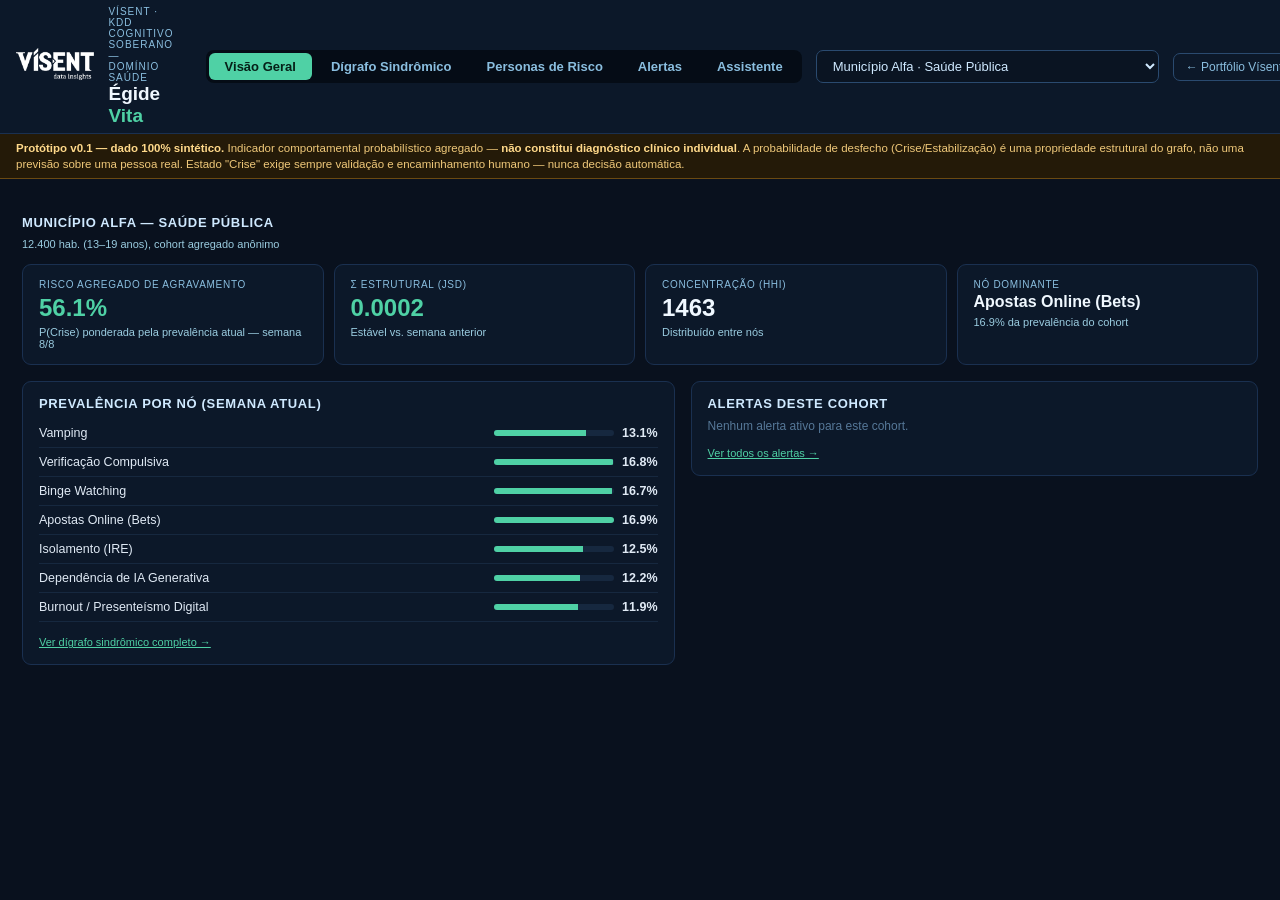
==== egide-vita/index.html @ ad142233 "Adiciona protótipo Égide Vita (Dígrafo Sindrômico funcional) Primeira versão do produto de fenotipag" ====
<!doctype html>
<html lang="pt-BR">
<head>
<meta charset="UTF-8">
<meta name="viewport" content="width=device-width,initial-scale=1.0">
<title>Égide Vita — Fenotipagem Digital para Saúde</title>
<link rel="icon" href="../assets/logo-visent.png">
<script src="./vendor/d3.v7.min.js"></script>
<style>
*{box-sizing:border-box;margin:0;padding:0;}
body{font-family:Arial,sans-serif;background:#09111E;color:#E0EAF5;height:100vh;display:flex;flex-direction:column;overflow:hidden;}
a{color:inherit;}

/* topbar */
#topbar{background:#0C1829;border-bottom:1px solid #1A3050;padding:6px 16px;display:flex;align-items:center;gap:14px;flex-shrink:0;min-height:52px;}
#topbar-logo img{height:34px;width:auto;filter:brightness(0) invert(1);}
.brand-tag{font-size:10px;color:#8ABEDF;letter-spacing:.10em;text-transform:uppercase;}
.brand-title{font-size:19px;font-weight:700;color:#F0F8FF;}
.brand-accent{color:#4FD1A5;}
#nav-tabs{display:flex;gap:3px;background:#050C16;padding:3px;border-radius:8px;margin-left:18px;}
.nav-btn{background:transparent;border:none;color:#8ABEDF;font-size:13px;font-weight:600;padding:6px 16px;border-radius:6px;cursor:pointer;font-family:Arial,sans-serif;transition:all .15s;white-space:nowrap;}
.nav-btn:hover{background:#0D1829;color:#E0F4FF;}
.nav-btn.active{background:#4FD1A5;color:#062018;}
#cohort-select{margin-left:auto;background:#0A1422;border:1px solid #2A4A6F;color:#CFE9FF;font-size:13px;font-family:Arial,sans-serif;padding:7px 12px;border-radius:7px;cursor:pointer;}
#back-lounge{font-size:12px;color:#8ABEDF;text-decoration:none;border:1px solid #2A4A6F;padding:6px 12px;border-radius:7px;white-space:nowrap;}
#back-lounge:hover{border-color:#4FD1A5;color:#4FD1A5;}

/* disclaimer bar — RF-09/RI-02, sempre visível, não removível pelo usuário */
#disclaimer{background:#241A08;border-bottom:1px solid #6B4A12;color:#F0C97A;font-size:11.5px;padding:6px 16px;flex-shrink:0;line-height:1.4;}
#disclaimer b{color:#FFD98A;}

#main{flex:1;overflow:auto;padding:18px 22px;}
.grid4{display:grid;grid-template-columns:repeat(4,1fr);gap:10px;margin-bottom:16px;}
.card{background:#0C1829;border:1px solid #1A3050;border-radius:9px;padding:14px 16px;}
.card-lbl{font-size:10px;color:#8ABEDF;text-transform:uppercase;letter-spacing:.07em;}
.card-val{font-size:24px;font-weight:700;color:#F0F8FF;line-height:1.3;margin-top:2px;}
.card-sub{font-size:11px;color:#9ACCE0;margin-top:3px;}
.section-title{font-size:13px;font-weight:700;color:#CFE9FF;margin:18px 0 8px;text-transform:uppercase;letter-spacing:.05em;}
.panel{background:#0C1829;border:1px solid #1A3050;border-radius:9px;padding:14px 16px;margin-bottom:14px;}
.row{display:flex;align-items:center;justify-content:space-between;gap:10px;padding:7px 0;border-bottom:1px solid #16283F;font-size:12.5px;}
.row:last-child{border-bottom:none;}
.badge{font-size:10px;font-weight:700;padding:2px 9px;border-radius:9px;white-space:nowrap;}
.two-col{display:grid;grid-template-columns:1.15fr 1fr;gap:16px;align-items:start;}
table.ref{width:100%;border-collapse:collapse;font-size:12px;}
table.ref th{background:#12243A;color:#CFE9FF;text-align:left;padding:6px 9px;font-size:10.5px;text-transform:uppercase;letter-spacing:.04em;}
table.ref td{padding:6px 9px;border-bottom:1px solid #16283F;color:#DCEEFB;}
table.ref tr:hover td{background:#0F1F32;}

/* dígrafo */
#graph-wrap{position:relative;background:#050C16;border:1px solid #1A3050;border-radius:10px;height:520px;overflow:hidden;}
#tooltip{position:absolute;background:#0C1829;border:1px solid #2A4A6F;border-radius:6px;padding:8px 11px;font-size:11.5px;color:#DCEEFB;pointer-events:none;display:none;max-width:260px;z-index:5;box-shadow:0 4px 14px rgba(0,0,0,.4);}
.role-nucleo{fill:#4FD1A5;}
.role-ponte{fill:#E87000;}
.role-ancora{fill:#3B82C4;}
.role-satelite{fill:#6B7C93;}
.role-absorb-crise{fill:#E84040;}
.role-absorb-estab{fill:#2E9E5B;}

/* alertas */
.sev-critico{color:#E84040;background:#E8404022;border:1px solid #E8404055;}
.sev-atencao{color:#E87000;background:#E8700022;border:1px solid #E8700055;}
.sev-normal{color:#4FD1A5;background:#4FD1A522;border:1px solid #4FD1A555;}
.btn{display:inline-block;font-size:11.5px;font-weight:700;padding:5px 12px;border-radius:6px;text-decoration:none;background:#4FD1A5;color:#062018;border:none;cursor:pointer;font-family:inherit;}
.btn-ghost{background:transparent;border:1px solid #2A4A6F;color:#9ACCE0;}
select.status-sel{background:#0A1422;border:1px solid #2A4A6F;color:#CFE9FF;font-size:11px;padding:3px 6px;border-radius:5px;}

/* personas */
.persona-card{background:#0C1829;border:1px solid #1A3050;border-radius:9px;padding:14px 16px;margin-bottom:10px;}
.persona-name{font-size:14px;font-weight:700;color:#F0F8FF;}
.persona-desc{font-size:12px;color:#9ACCE0;margin-top:4px;line-height:1.5;}

/* assistente */
#assist-box{display:flex;gap:8px;margin-bottom:14px;}
#assist-input{flex:1;background:#0A1422;border:1px solid #2A4A6F;color:#F0F8FF;padding:9px 12px;border-radius:8px;font-size:13px;font-family:inherit;}
.assist-msg{background:#0C1829;border:1px solid #1A3050;border-radius:9px;padding:12px 14px;margin-bottom:10px;font-size:13px;line-height:1.65;}
.assist-cite{font-size:10.5px;color:#567898;border-left:2px solid #4FD1A5;padding-left:8px;margin-top:8px;}
.assist-cite.normativo{border-left-color:#E87000;}

.sparkline{display:flex;align-items:flex-end;gap:2px;height:34px;}
.spk-bar{width:8px;background:#3B82C4;border-radius:2px 2px 0 0;}
</style>
</head>
<body>

<div id="topbar">
  <a id="topbar-logo" href="#" onclick="return false;"><img src="../assets/logo-visent.png" alt="Vísent"></a>
  <div>
    <div class="brand-tag">Vísent · KDD Cognitivo Soberano — Domínio Saúde</div>
    <div class="brand-title">Égide <span class="brand-accent">Vita</span></div>
  </div>
  <div id="nav-tabs">
    <button class="nav-btn active" data-tab="overview">Visão Geral</button>
    <button class="nav-btn" data-tab="digraph">Dígrafo Sindrômico</button>
    <button class="nav-btn" data-tab="personas">Personas de Risco</button>
    <button class="nav-btn" data-tab="alerts">Alertas</button>
    <button class="nav-btn" data-tab="assistant">Assistente</button>
  </div>
  <select id="cohort-select"></select>
  <a id="back-lounge" href="../index.html">← Portfólio Vísent</a>
</div>

<div id="disclaimer">
  <b>Protótipo v0.1 — dado 100% sintético.</b> Indicador comportamental probabilístico agregado — <b>não constitui diagnóstico clínico individual</b>.
  A probabilidade de desfecho (Crise/Estabilização) é uma propriedade estrutural do grafo, não uma previsão sobre uma pessoa real. Estado "Crise" exige sempre validação e encaminhamento humano — nunca decisão automática.
</div>

<div id="main"></div>
<div id="tooltip"></div>

<script>
/* =====================================================================
   1. MOTOR MATEMÁTICO — cadeia de Markov absorvente com dois desfechos
      (Crise / Estabilização), centralidade de intermediação (Brandes),
      HHI e divergência de Jensen-Shannon (σ). Mesmo padrão de honestidade
      metodológica do Tech Reference do JourneyGraph: nada aqui é
      hardcoded como resultado — é calculado a partir da matriz de
      transição em tempo de execução no navegador.
===================================================================== */
const NODE_IDS = ["vamping","verificacao","binge","apostas","isolamento","dependencia_ia","burnout"];
const NODE_META = {
  vamping:        { label:"Vamping", desc:"Uso digital crítico no período noturno (22h–6h)" },
  verificacao:    { label:"Verificação Compulsiva", desc:"Sessões breves e frequentes que ativam circuitos dopaminérgicos" },
  binge:          { label:"Binge Watching", desc:"Sessões prolongadas ininterruptas de streaming/gaming" },
  apostas:        { label:"Apostas Online (Bets)", desc:"Sessões de apostas esportivas/jogo online" },
  isolamento:     { label:"Isolamento (IRE)", desc:"Retração do raio de deslocamento físico associada a isolamento social" },
  dependencia_ia: { label:"Dependência de IA Generativa", desc:"Interação compulsiva com assistentes conversacionais, vínculo parassocial" },
  burnout:        { label:"Burnout / Presenteísmo Digital", desc:"Esgotamento por conectividade compulsória fora do expediente" },
};
const ABSORBING_IDS = ["crise","estabilizacao"];
const ABSORBING_META = {
  crise: { label:"Crise", desc:"Estado absorvente grave — populado apenas por sinal validado externamente (triagem humana), nunca inferido isoladamente pelo grafo" },
  estabilizacao: { label:"Estabilização", desc:"Desfecho de resolução espontânea/assistida — redução do padrão de risco sem escalonamento" },
};
// Backbone estrutural (afinidade de transição direcionada), fundamentado na
// literatura discutida no Relatório de Impacto Vísent 2026 e no ERS do produto.
const BASE_AFFINITY = {
  vamping:        { verificacao:0.32, binge:0.28, isolamento:0.14, burnout:0.09, apostas:0.05, crise:0.02, estabilizacao:0.06 },
  verificacao:    { vamping:0.20, binge:0.15, dependencia_ia:0.23, isolamento:0.10, crise:0.02, estabilizacao:0.08 },
  binge:          { isolamento:0.28, vamping:0.19, burnout:0.10, crise:0.02, estabilizacao:0.05 },
  apostas:        { isolamento:0.25, vamping:0.13, burnout:0.09, crise:0.08, estabilizacao:0.03 },
  isolamento:     { dependencia_ia:0.33, vamping:0.14, crise:0.10, estabilizacao:0.02 },
  dependencia_ia: { isolamento:0.24, verificacao:0.14, crise:0.05, estabilizacao:0.03 },
  burnout:        { vamping:0.22, verificacao:0.13, apostas:0.08, crise:0.04, estabilizacao:0.05 },
};

function mulberry32(seed){
  return function(){
    seed |= 0; seed = seed + 0x6D2B79F5 | 0;
    let t = Math.imul(seed ^ seed >>> 15, 1 | seed);
    t = t + Math.imul(t ^ t >>> 7, 61 | t) ^ t;
    return ((t ^ t >>> 14) >>> 0) / 4294967296;
  };
}

function buildWeekMatrix(escalation){
  const ids = [...NODE_IDS, ...ABSORBING_IDS];
  const n = ids.length;
  const P = Array.from({length:n}, () => new Array(n).fill(0));
  NODE_IDS.forEach((src, i) => {
    const row = BASE_AFFINITY[src];
    const scaledEntries = Object.entries(row).map(([dst, w]) => [dst, w * (escalation[src] || 1)]);
    let offSum = scaledEntries.reduce((s,[,w]) => s+w, 0);
    const cap = 0.95; // mantém a linha estocástica válida sob qualquer escalonamento
    const scale = offSum > cap ? cap/offSum : 1;
    offSum = 0;
    scaledEntries.forEach(([dst,w]) => {
      const scaled = w*scale;
      P[i][ids.indexOf(dst)] = scaled;
      offSum += scaled;
    });
    P[i][i] = Math.max(0.05, 1 - offSum);
  });
  ABSORBING_IDS.forEach((id) => { const idx = ids.indexOf(id); P[idx][idx] = 1; });
  return { ids, P };
}
function matInverse(M){
  const n = M.length;
  const A = M.map((row,i) => [...row, ...Array.from({length:n},(_,j)=> i===j?1:0)]);
  for (let col=0; col<n; col++){
    let piv = col;
    for (let r=col+1;r<n;r++) if (Math.abs(A[r][col])>Math.abs(A[piv][col])) piv=r;
    [A[col],A[piv]] = [A[piv],A[col]];
    const pv = A[col][col];
    for (let c=0;c<2*n;c++) A[col][c] /= pv;
    for (let r=0;r<n;r++){
      if (r===col) continue;
      const f = A[r][col];
      for (let c=0;c<2*n;c++) A[r][c] -= f*A[col][c];
    }
  }
  return A.map(row => row.slice(n));
}
function matmul(A,B){
  const n=A.length, k=B.length, m=B[0].length;
  const C = Array.from({length:n}, ()=> new Array(m).fill(0));
  for (let i=0;i<n;i++) for (let j=0;j<m;j++) for (let l=0;l<k;l++) C[i][j]+=A[i][l]*B[l][j];
  return C;
}
// Teoria de cadeias de Markov absorventes com desfechos competitivos (Crise / Estabilização):
// N = (I-Q)^-1; B = N·R => probabilidade de cada nó terminar em cada desfecho (linhas somam 1).
function computeAbsorption(P, nTransient, nAbsorbing){
  const Q = P.slice(0,nTransient).map(row => row.slice(0,nTransient));
  const R = P.slice(0,nTransient).map(row => row.slice(nTransient, nTransient+nAbsorbing));
  const I = Array.from({length:nTransient}, (_,i)=>Array.from({length:nTransient},(_,j)=> i===j?1:0));
  const ImQ = I.map((row,i)=>row.map((v,j)=> v - Q[i][j]));
  const N = matInverse(ImQ);
  const B = matmul(N, R);
  const steps = N.map(row => row.reduce((s,v)=> s+v, 0));
  return { N, B, steps };
}
function renormalizeRows(Q){
  return Q.map(row => { const s = row.reduce((a,b)=>a+b,0); return row.map(v => s>0 ? v/s : 0); });
}
function stationaryDistribution(Qrows, iters=300){
  const n = Qrows.length;
  let v = new Array(n).fill(1/n);
  for (let k=0;k<iters;k++){
    const nv = new Array(n).fill(0);
    for (let i=0;i<n;i++) for (let j=0;j<n;j++) nv[j] += v[i]*Qrows[i][j];
    const s = nv.reduce((a,b)=>a+b,0);
    v = nv.map(x=>x/s);
  }
  return v;
}
function jsd(p,q){
  const m = p.map((v,i)=>(v+q[i])/2);
  function kl(a,b){ let s=0; for (let i=0;i<a.length;i++){ if(a[i]>0) s += a[i]*Math.log2(a[i]/b[i]); } return s; }
  return 0.5*kl(p,m) + 0.5*kl(q,m);
}
function hhi(weights){
  const s = weights.reduce((a,b)=>a+b,0);
  return weights.reduce((acc,w)=> acc + Math.pow(100*w/s,2), 0);
}
function betweenness(Qn){
  const n = Qn.length;
  const dist = Qn.map(row => row.map(w => w>1e-6 ? 1/w : Infinity));
  const CB = new Array(n).fill(0);
  for (let s=0;s<n;s++){
    const d = new Array(n).fill(Infinity); d[s]=0;
    const sigma = new Array(n).fill(0); sigma[s]=1;
    const pred = Array.from({length:n},()=>[]);
    const visited = new Array(n).fill(false);
    const order = [];
    for (let iter=0; iter<n; iter++){
      let u=-1, best=Infinity;
      for (let i=0;i<n;i++) if(!visited[i] && d[i]<best){ best=d[i]; u=i; }
      if (u===-1) break;
      visited[u]=true; order.push(u);
      for (let v=0; v<n; v++){
        if (dist[u][v]===Infinity) continue;
        const alt = d[u]+dist[u][v];
        if (alt < d[v]-1e-9){ d[v]=alt; sigma[v]=sigma[u]; pred[v]=[u]; }
        else if (Math.abs(alt-d[v])<1e-9){ sigma[v]+=sigma[u]; pred[v].push(u); }
      }
    }
    const delta = new Array(n).fill(0);
    for (let i=order.length-1;i>=0;i--){
      const w = order[i];
      for (const v of pred[w]) delta[v] += (sigma[v]/sigma[w]) * (1+delta[w]);
      if (w!==s) CB[w]+=delta[w];
    }
  }
  return CB;
}
function detectCycles(P, threshold){
  const cycles = [];
  for (let i=0;i<NODE_IDS.length;i++) for (let j=i+1;j<NODE_IDS.length;j++){
    if (P[i][j]>threshold && P[j][i]>threshold) cycles.push([NODE_IDS[i], NODE_IDS[j], P[i][j], P[j][i]]);
  }
  return cycles;
}

/* ---- referência estrutural do backbone (igual para todos os cohorts): ---- */
const BACKBONE = buildWeekMatrix({});
const BACKBONE_ABS = computeAbsorption(BACKBONE.P, 7, 2);
const NODE_ROLE_REF = (() => {
  const Q = BACKBONE.P.slice(0,7).map(r=>r.slice(0,7));
  const Qn = renormalizeRows(Q);
  const stat = stationaryDistribution(Qn);
  const cb = betweenness(Qn);
  const medCB = [...cb].sort((a,b)=>a-b)[Math.floor(cb.length/2)];
  const medW = [...stat].sort((a,b)=>a-b)[Math.floor(stat.length/2)];
  return NODE_IDS.map((id,i) => {
    let role;
    if (cb[i]>=medCB && stat[i]>=medW) role = "nucleo";
    else if (cb[i]>=medCB) role = "ponte";
    else if (stat[i]>=medW) role = "ancora";
    else role = "satelite";
    return { id, cb:cb[i], weight:stat[i], role };
  });
})();
const ROLE_LABEL = { nucleo:"Núcleo", ponte:"Ponte", ancora:"Âncora", satelite:"Satélite" };

/* =====================================================================
   2. COHORTS SINTÉTICOS — três contextos de consentimento distintos (RF-25)
===================================================================== */
const COHORTS = [
  {
    id: "saude_publica", nome: "Município Alfa", contexto: "Saúde Pública",
    populacao: "12.400 hab. (13–19 anos), cohort agregado anônimo",
    seed: 11,
    driftFn: (id, w, rng) => {
      const risky = (id==="binge" || id==="apostas" || id==="verificacao");
      return risky ? (1 + w*0.05) : 1 + (rng()-0.5)*0.10;
    }
  },
  {
    id: "corporativo", nome: "Organização Beta", contexto: "Corporativo · NR-1 / GRO-PGR",
    populacao: "850 colaboradores, consentimento coletivo ativo",
    seed: 23,
    driftFn: (id, w, rng) => {
      const risky = (id==="burnout" || id==="verificacao" || id==="vamping");
      return risky ? (1 + w*0.035) : 1 + (rng()-0.5)*0.06;
    }
  },
  {
    id: "escolar", nome: "Turma Gama", contexto: "Parental/Escolar · ECA Digital",
    populacao: "210 alunos, consentimento do responsável legal",
    seed: 42,
    driftFn: (id, w, rng) => {
      const risky = (id==="isolamento" || id==="dependencia_ia" || id==="vamping");
      return risky ? (1 + w*0.11) : 1 + (rng()-0.5)*0.08;
    }
  },
];
const N_WEEKS = 8;

function buildCohortSeries(cohort){
  const rng = mulberry32(cohort.seed);
  const weeks = [];
  for (let w=0; w<N_WEEKS; w++){
    const escalation = {};
    // jitter pequeno também nos nós "de risco" evita empates artificiais entre eles
    NODE_IDS.forEach(id => { escalation[id] = Math.max(0.5, cohort.driftFn(id, w, rng) * (1 + (rng()-0.5)*0.03)); });
    const { P } = buildWeekMatrix(escalation);
    const Q = P.slice(0,7).map(r=>r.slice(0,7));
    const Qn = renormalizeRows(Q);
    // Prevalência observada = escalonamento normalizado (proxy direto de "quanto este
    // comportamento está ativo no cohort esta semana" — em produção viria do dado real).
    // A matriz P/Qn é reservada para topologia (arestas do dígrafo, ciclos de reforço),
    // não para a prevalência — evita que o atrator estrutural do backbone (isolamento
    // <-> dependência de IA) domine artificialmente a leitura de todos os cohorts.
    const rawStat = NODE_IDS.map(id => escalation[id]);
    const sRaw = rawStat.reduce((a,b)=>a+b,0);
    const stat = rawStat.map(v=>v/sRaw);
    const cb = betweenness(Qn);
    const cycles = detectCycles(P, 0.10);
    const aggregateRisk = stat.reduce((s,v,i)=> s + v*BACKBONE_ABS.B[i][0], 0); // P(crise) ponderada
    weeks.push({ w, P, Qn, stat, cb, cycles, aggregateRisk });
  }
  weeks.forEach((wk,i) => { wk.sigma = i>0 ? jsd(weeks[i-1].stat, wk.stat) : 0; wk.hhi = hhi(wk.stat); });
  return weeks;
}
const COHORT_DATA = {};
COHORTS.forEach(c => { COHORT_DATA[c.id] = buildCohortSeries(c); });

/* ---- alertas derivados (RF-18): sigma alto OU risco agregado crítico ---- */
const SIGMA_TH = { moderado:0.01, alto:0.03 };
const RISK_TH = { atencao:0.565, critico:0.585 };
function sevColor(sev){ return sev==="critico"?"#E84040":sev==="atencao"?"#E87000":"#4FD1A5"; }
function sevLabel(sev){ return sev==="critico"?"Crítico":sev==="atencao"?"Atenção":"Normal"; }

function buildAlerts(){
  const alerts = [];
  COHORTS.forEach(c => {
    const weeks = COHORT_DATA[c.id];
    const last = weeks[weeks.length-1];
    let sev = "normal";
    const reasons = [];
    if (last.aggregateRisk >= RISK_TH.critico){ sev="critico"; reasons.push("risco agregado de agravamento acima do limiar crítico"); }
    else if (last.aggregateRisk >= RISK_TH.atencao){ sev = sev==="critico"?sev:"atencao"; reasons.push("risco agregado de agravamento em ascensão"); }
    if (last.sigma >= SIGMA_TH.alto){ sev="critico"; reasons.push("σ (Jensen-Shannon) indica alta variação estrutural na última semana"); }
    else if (last.sigma >= SIGMA_TH.moderado){ sev = sev==="critico"?sev:"atencao"; reasons.push("σ indica variação moderada"); }
    if (last.cycles.length>=3){ reasons.push(last.cycles.length+" ciclos de reforço ativos (topologia auto-sustentada)"); }
    if (sev !== "normal"){
      const topNodeIdx = last.stat.indexOf(Math.max(...last.stat));
      alerts.push({
        id: c.id+"-"+last.w, cohort:c.nome, contexto:c.contexto, severidade: sev,
        objeto: NODE_META[NODE_IDS[topNodeIdx]].label, semana: last.w,
        motivo: reasons.join("; "),
        risco: last.aggregateRisk, sigma: last.sigma,
        status: "Novo",
      });
    }
  });
  return alerts.sort((a,b)=> ({critico:0,atencao:1,normal:2}[a.severidade]) - ({critico:0,atencao:1,normal:2}[b.severidade]));
}
const ALERTS = buildAlerts();

/* =====================================================================
   3. ASSISTENTE — corpus segregado científico/normativo (RF-21/RF-22),
      busca por palavra-chave com citação obrigatória (sem inferência real
      de LLM — igual em espírito ao Assistente do JourneyGraph, mas com
      corpus próprio deste produto).
===================================================================== */
const ASSIST_CORPUS = [
  { corpus:"eFenotipagem", titulo:"Vamping", fonte:"Oliveira et al., 2023 — Rev. Bras. Psiquiatria", texto:"Intensidade de uso digital crítico no período noturno (22h–6h). Associado à supressão de melatonina, fragmentação do sono REM e fadiga diurna severa." },
  { corpus:"eFenotipagem", titulo:"Verificação Compulsiva", fonte:"Santos, 2022 — Dissertação UFRJ", texto:"Frequência e brevidade de sessões que ativam circuitos dopaminérgicos, associada à nomofobia e à arquitetura de notificações push." },
  { corpus:"eFenotipagem", titulo:"Binge Watching", fonte:"Lima, 2021 — Tese USP", texto:"Sessões prolongadas e ininterruptas de streaming/gaming, associadas a mecânicas de recompensa variável e habituação dopaminérgica." },
  { corpus:"eFenotipagem", titulo:"Índice de Retração Espacial (IRE)", fonte:"Relatório de Impacto Vísent, 2026, seção 7.2", texto:"Mede a variação do raio de deslocamento físico (Cell ID), identificando isolamento social crônico associado a quadros depressivos." },
  { corpus:"eFenotipagem", titulo:"Dependência de IA Generativa", fonte:"Relatório de Impacto Vísent, 2026, seção 8", texto:"Interação compulsiva com assistentes conversacionais associada a vínculo parassocial, erosão de habilidades sociais e offloading cognitivo excessivo." },
  { corpus:"literatura_cientifica", titulo:"Teoria de Rede da Psicopatologia", fonte:"Borsboom, D. World Psychiatry, 2017", texto:"Transtornos mentais podem ser modelados como redes de sintomas que se sustentam via loops de feedback (ciclos de reforço), não como categoria única com causa central. Fundamenta a leitura de ciclos no Dígrafo Sindrômico (RF-16)." },
  { corpus:"literatura_cientifica", titulo:"Gaming Disorder (CID-11)", fonte:"World Health Organization, ICD-11", texto:"Padrão de comportamento de jogo persistente ou recorrente, reconhecido pela OMS na Classificação Internacional de Doenças." },
  { corpus:"normativo", titulo:"ECA Digital — Vedação de Perfilamento", fonte:"Lei nº 15.211/2025, Art. 22 e 26", texto:"Indicadores comportamentais de rede são restritos exclusivamente à saúde preventiva e supervisão parental, sendo vedada sua utilização para publicidade direcionada ou monetização de vulnerabilidades." },
  { corpus:"normativo", titulo:"NR-1 — Gerenciamento de Riscos Ocupacionais", fonte:"MTE, NR-1 (atualizada 2022)", texto:"Obriga as empresas a gerenciar riscos ocupacionais, incluindo fatores psicossociais que afetam a saúde mental dos trabalhadores (GRO/PGR)." },
  { corpus:"normativo", titulo:"LGPD — Base Legal e Consentimento", fonte:"Lei nº 13.709/2018, Art. 7º e 14", texto:"Consentimento coletivo obrigatório no contexto Corporativo; consentimento do responsável legal obrigatório para dado de menor." },
  { corpus:"metodologia", titulo:"Probabilidade de Agravamento — Cadeia de Markov Absorvente", fonte:"Égide Vita — ERS v1.0, Módulo D (RF-12/RF-13)", texto:"Cada nó do dígrafo tem probabilidade estrutural de terminar em 'Crise' ou 'Estabilização' (desfechos competitivos), calculada via matriz fundamental N=(I−Q)⁻¹. Não constitui diagnóstico nem previsão individual — é propriedade estrutural do grafo, igual para todos os cohorts; o que varia por cohort é a prevalência relativa de cada nó." },
  { corpus:"metodologia", titulo:"Ressalva de Não-Diagnóstico", fonte:"Égide Vita — ERS v1.0, RF-09/RNF-10", texto:"Todo indicador é probabilístico agregado e de apoio à priorização de encaminhamento humano. Nenhuma funcionalidade permite decisão clínica automatizada." },
];
function assistSearch(q){
  const terms = q.toLowerCase().split(/\s+/).filter(Boolean);
  const scored = ASSIST_CORPUS.map(doc => {
    const hay = (doc.titulo+" "+doc.texto+" "+doc.corpus).toLowerCase();
    const score = terms.reduce((s,t)=> s + (hay.includes(t)?1:0), 0);
    return { doc, score };
  }).filter(x=>x.score>0).sort((a,b)=>b.score-a.score);
  return scored.slice(0,3).map(x=>x.doc);
}

/* =====================================================================
   4. UI / RENDER
===================================================================== */
let ACTIVE_TAB = "overview";
let ACTIVE_COHORT = COHORTS[0].id;

const sel = document.getElementById("cohort-select");
COHORTS.forEach(c => { const o=document.createElement("option"); o.value=c.id; o.textContent=c.nome+" · "+c.contexto; sel.appendChild(o); });
sel.addEventListener("change", () => { ACTIVE_COHORT = sel.value; render(); });
document.querySelectorAll(".nav-btn").forEach(btn => {
  btn.addEventListener("click", () => {
    document.querySelectorAll(".nav-btn").forEach(b=>b.classList.remove("active"));
    btn.classList.add("active");
    ACTIVE_TAB = btn.dataset.tab;
    render();
  });
});

function fmtPct(x){ return (x*100).toFixed(1)+"%"; }
function currentCohort(){ return COHORTS.find(c=>c.id===ACTIVE_COHORT); }
function currentWeeks(){ return COHORT_DATA[ACTIVE_COHORT]; }

function render(){
  const el = document.getElementById("main");
  if (ACTIVE_TAB==="overview") renderOverview(el);
  else if (ACTIVE_TAB==="digraph") renderDigraph(el);
  else if (ACTIVE_TAB==="personas") renderPersonas(el);
  else if (ACTIVE_TAB==="alerts") renderAlerts(el);
  else if (ACTIVE_TAB==="assistant") renderAssistant(el);
}

function renderOverview(el){
  const c = currentCohort(), weeks = currentWeeks(), last = weeks[weeks.length-1];
  const topIdx = last.stat.indexOf(Math.max(...last.stat));
  const cohortAlerts = ALERTS.filter(a=>a.cohort===c.nome);
  let html = `<div class="section-title">${c.nome} — ${c.contexto}</div>
  <div class="card-sub" style="margin-bottom:14px;">${c.populacao}</div>
  <div class="grid4">
    <div class="card"><div class="card-lbl">Risco agregado de agravamento</div>
      <div class="card-val" style="color:${last.aggregateRisk>=RISK_TH.critico?'#E84040':last.aggregateRisk>=RISK_TH.atencao?'#E87000':'#4FD1A5'}">${fmtPct(last.aggregateRisk)}</div>
      <div class="card-sub">P(Crise) ponderada pela prevalência atual — semana ${last.w+1}/${N_WEEKS}</div></div>
    <div class="card"><div class="card-lbl">σ estrutural (JSD)</div>
      <div class="card-val" style="color:${last.sigma>=SIGMA_TH.alto?'#E84040':last.sigma>=SIGMA_TH.moderado?'#E87000':'#4FD1A5'}">${last.sigma.toFixed(4)}</div>
      <div class="card-sub">${last.sigma>=SIGMA_TH.alto?'Alta variação':last.sigma>=SIGMA_TH.moderado?'Variação moderada':'Estável'} vs. semana anterior</div></div>
    <div class="card"><div class="card-lbl">Concentração (HHI)</div>
      <div class="card-val">${last.hhi.toFixed(0)}</div>
      <div class="card-sub">${last.hhi>2000?'Concentrado em poucos nós':'Distribuído entre nós'}</div></div>
    <div class="card"><div class="card-lbl">Nó dominante</div>
      <div class="card-val" style="font-size:16px;">${NODE_META[NODE_IDS[topIdx]].label}</div>
      <div class="card-sub">${fmtPct(last.stat[topIdx])} da prevalência do cohort</div></div>
  </div>
  <div class="two-col">
    <div class="panel">
      <div class="section-title" style="margin-top:0;">Prevalência por nó (semana atual)</div>
      ${NODE_IDS.map((id,i)=>`<div class="row"><span>${NODE_META[id].label}</span>
        <span style="display:flex;align-items:center;gap:8px;">
        <span style="width:120px;height:6px;background:#16283F;border-radius:3px;overflow:hidden;display:inline-block;"><span style="display:block;height:100%;width:${(last.stat[i]*100/Math.max(...last.stat)).toFixed(0)}%;background:#4FD1A5;"></span></span>
        <b>${fmtPct(last.stat[i])}</b></span></div>`).join("")}
      <div style="margin-top:10px;"><a href="#" onclick="document.querySelector('[data-tab=digraph]').click();return false;" style="font-size:11px;color:#4FD1A5;">Ver dígrafo sindrômico completo →</a></div>
    </div>
    <div class="panel">
      <div class="section-title" style="margin-top:0;">Alertas deste cohort</div>
      ${cohortAlerts.length ? cohortAlerts.map(a=>`<div class="row"><span>${a.objeto}<br><span style="font-size:10.5px;color:#567898;">${a.motivo}</span></span><span class="badge sev-${a.severidade}">${sevLabel(a.severidade)}</span></div>`).join("") : '<div style="font-size:12px;color:#567898;">Nenhum alerta ativo para este cohort.</div>'}
      <div style="margin-top:10px;"><a href="#" onclick="document.querySelector('[data-tab=alerts]').click();return false;" style="font-size:11px;color:#4FD1A5;">Ver todos os alertas →</a></div>
    </div>
  </div>`;
  el.innerHTML = html;
}

function renderDigraph(el){
  const c = currentCohort(), weeks = currentWeeks(), last = weeks[weeks.length-1];
  el.innerHTML = `
  <div class="section-title">${c.nome} — Dígrafo Sindrômico (semana ${last.w+1}/${N_WEEKS})</div>
  <div class="two-col">
    <div id="graph-wrap"></div>
    <div>
      <div class="panel">
        <div class="section-title" style="margin-top:0;">σ (JSD) — últimas ${N_WEEKS} semanas</div>
        <div class="sparkline" id="spk-sigma"></div>
      </div>
      <div class="panel">
        <div class="section-title" style="margin-top:0;">Referência estrutural do backbone (igual para todos os cohorts)</div>
        <table class="ref"><thead><tr><th>Nó</th><th>Papel</th><th>P(Crise)</th><th>P(Estab.)</th><th>Passos esp.</th></tr></thead><tbody>
        ${NODE_ROLE_REF.map((r,i)=>`<tr><td>${NODE_META[r.id].label}</td><td>${ROLE_LABEL[r.role]}</td><td style="color:${BACKBONE_ABS.B[i][0]>0.58?'#E84040':'#DCEEFB'}">${fmtPct(BACKBONE_ABS.B[i][0])}</td><td>${fmtPct(BACKBONE_ABS.B[i][1])}</td><td>${BACKBONE_ABS.steps[i].toFixed(1)}</td></tr>`).join("")}
        </tbody></table>
      </div>
      <div class="panel">
        <div class="section-title" style="margin-top:0;">Ciclos de reforço ativos (RF-16)</div>
        ${last.cycles.length ? last.cycles.map(cy=>`<div class="row"><span>${NODE_META[cy[0]].label} ⇄ ${NODE_META[cy[1]].label}</span><span style="color:#567898;">${(cy[2]*100).toFixed(0)}% / ${(cy[3]*100).toFixed(0)}%</span></div>`).join("") : '<div style="font-size:12px;color:#567898;">Nenhum ciclo acima do limiar nesta semana.</div>'}
        <div class="card-sub" style="margin-top:8px;">Assinatura estrutural de síndrome auto-sustentada (Borsboom, 2017) — ver Assistente.</div>
      </div>
    </div>
  </div>`;
  drawGraph(last, c);
  drawSparkline(document.getElementById("spk-sigma"), weeks.map(w=>w.sigma), SIGMA_TH.alto);
}

function drawSparkline(container, values, critThreshold){
  // Escala relativa ao próprio intervalo observado (min–max), não ao limiar absoluto:
  // sigma costuma variar em faixas muito pequenas semana a semana, e uma escala fixada
  // no limiar crítico deixaria barras baixas demais para o olho perceber a variação real.
  const lo = Math.min(...values), hi = Math.max(...values, lo+1e-6);
  container.innerHTML = "";
  values.forEach((v,i) => {
    const bar = document.createElement("div");
    bar.className = "spk-bar";
    bar.style.height = Math.max(3, ((v-lo)/(hi-lo)*30)+4) + "px";
    bar.title = "semana "+(i+1)+": σ="+v.toFixed(4);
    bar.style.background = v>=critThreshold ? "#E84040" : v>=SIGMA_TH.moderado ? "#E87000" : "#3B82C4";
    container.appendChild(bar);
  });
  const lbl = document.createElement("div");
  lbl.className = "card-sub"; lbl.style.marginTop = "6px";
  lbl.textContent = "min "+lo.toFixed(4)+" · max "+hi.toFixed(4)+" (escala ampliada para leitura — valores absolutos nos rótulos)";
  container.parentElement.appendChild(lbl);
}

function drawGraph(week, cohort){
  const wrap = document.getElementById("graph-wrap");
  const width = wrap.clientWidth, height = wrap.clientHeight;
  const svg = d3.select(wrap).append("svg").attr("width",width).attr("height",height);
  const ids = NODE_IDS.concat(ABSORBING_IDS);
  const roleById = Object.fromEntries(NODE_ROLE_REF.map(r=>[r.id,r.role]));

  const nodes = ids.map((id,i) => {
    const isAbs = ABSORBING_IDS.includes(id);
    const meta = isAbs ? ABSORBING_META[id] : NODE_META[id];
    const w = isAbs ? 0.12 : week.stat[NODE_IDS.indexOf(id)];
    return { id, label: meta.label, isAbs, weight: w, role: isAbs ? (id==="crise"?"absorb-crise":"absorb-estab") : roleById[id] };
  });
  const links = [];
  ids.forEach((src,i) => {
    if (ABSORBING_IDS.includes(src)) return;
    ids.forEach((dst,j) => {
      if (i===j) return;
      const wgt = week.P[i][j];
      if (wgt > 0.04) links.push({ source: src, target: dst, weight: wgt });
    });
  });

  svg.append("defs").selectAll("marker").data(["e"]).enter().append("marker")
    .attr("id","arrow").attr("viewBox","0 -5 10 10").attr("refX",18).attr("refY",0)
    .attr("markerWidth",6).attr("markerHeight",6).attr("orient","auto")
    .append("path").attr("d","M0,-5L10,0L0,5").attr("fill","#3B5878");

  const sim = d3.forceSimulation(nodes)
    .force("link", d3.forceLink(links).id(d=>d.id).distance(150).strength(0.25))
    .force("charge", d3.forceManyBody().strength(-620))
    .force("center", d3.forceCenter(width/2, height/2))
    .force("collide", d3.forceCollide(d => (d.isAbs?22:14+d.weight*90) + 34));

  const link = svg.append("g").selectAll("line").data(links).enter().append("line")
    .attr("stroke","#3B5878").attr("stroke-width", d=>Math.max(1, d.weight*10)).attr("opacity",0.55)
    .attr("marker-end","url(#arrow)")
    .on("mouseover", function(ev,d){
      const tt = document.getElementById("tooltip");
      tt.style.display="block"; tt.style.left=(ev.offsetX+20)+"px"; tt.style.top=(ev.offsetY+10)+"px";
      const srcLabel = ABSORBING_IDS.includes(d.source.id||d.source) ? ABSORBING_META[d.source.id||d.source].label : NODE_META[d.source.id||d.source].label;
      const dstLabel = ABSORBING_IDS.includes(d.target.id||d.target) ? ABSORBING_META[d.target.id||d.target].label : NODE_META[d.target.id||d.target].label;
      tt.innerHTML = `<b>P(${dstLabel} | ${srcLabel})</b> = ${(d.weight*100).toFixed(1)}%`;
    })
    .on("mouseout", ()=> document.getElementById("tooltip").style.display="none");

  const node = svg.append("g").selectAll("g").data(nodes).enter().append("g")
    .call(d3.drag()
      .on("start",(ev,d)=>{ if(!ev.active) sim.alphaTarget(0.3).restart(); d.fx=d.x; d.fy=d.y; })
      .on("drag",(ev,d)=>{ d.fx=ev.x; d.fy=ev.y; })
      .on("end",(ev,d)=>{ if(!ev.active) sim.alphaTarget(0); d.fx=null; d.fy=null; }));

  node.append("circle")
    .attr("r", d => d.isAbs ? 22 : 14 + d.weight*90)
    .attr("class", d => "role-"+d.role)
    .attr("stroke", d => d.isAbs ? "#fff" : "#09111E")
    .attr("stroke-width", d => d.isAbs ? 2 : 1.5)
    .attr("stroke-dasharray", d => d.isAbs ? "4 2" : null)
    .on("mouseover", function(ev,d){
      const tt = document.getElementById("tooltip");
      tt.style.display="block"; tt.style.left=(ev.offsetX+20)+"px"; tt.style.top=(ev.offsetY+10)+"px";
      const desc = d.isAbs ? ABSORBING_META[d.id].desc : NODE_META[d.id].desc;
      const roleTxt = d.isAbs ? "Estado absorvente" : ("Papel: "+ROLE_LABEL[d.role]+" · Prevalência: "+fmtPct(d.weight));
      tt.innerHTML = `<b>${d.label}</b><br>${desc}<br><span style="color:#8ABEDF;">${roleTxt}</span>`;
    })
    .on("mouseout", ()=> document.getElementById("tooltip").style.display="none");

  node.append("text").text(d=>d.label).attr("font-size",10.5).attr("font-weight",700)
    .attr("fill","#F0F8FF").attr("stroke","#050C16").attr("stroke-width",3).attr("paint-order","stroke")
    .attr("text-anchor","middle").attr("dy", d=> d.isAbs? 36 : 14+d.weight*90+14);

  sim.on("tick", () => {
    link.attr("x1",d=>d.source.x).attr("y1",d=>d.source.y).attr("x2",d=>d.target.x).attr("y2",d=>d.target.y);
    node.attr("transform", d=>`translate(${d.x},${d.y})`);
  });
}

function archetypeFor(stat){
  const idxSorted = NODE_IDS.map((id,i)=>[id,stat[i]]).sort((a,b)=>b[1]-a[1]);
  const [top1, top2] = [idxSorted[0][0], idxSorted[1][0]];
  const key = [top1,top2].sort().join("+");
  const LOOKUP = {
    "dependencia_ia+isolamento": { nome:"Padrão IA-Dependente-Isolado", desc:"Loop reforçador entre isolamento social e dependência de IA generativa — maior tempo esperado até estabilização entre os padrões observados (Borsboom, 2017)." },
    "dependencia_ia+vamping": { nome:"Padrão Vamping-IA-Dependente", desc:"Uso noturno crítico combinado com dependência de IA generativa, com isolamento social como terceiro nó próximo — cluster de risco infanto-juvenil (ver ECA Digital, Art. 4º)." },
    "isolamento+vamping": { nome:"Padrão Vamping-Isolado", desc:"Uso digital crítico noturno combinado com retração do raio de deslocamento físico — padrão de maior P(Crise) estrutural entre os observados." },
    "apostas+isolamento": { nome:"Padrão Apostador-Isolado", desc:"Concentração em apostas online com retração do raio de deslocamento físico — padrão de maior P(Crise) estrutural." },
    "apostas+binge": { nome:"Padrão Apostador-Compulsivo", desc:"Apostas online combinadas com sessões prolongadas ininterruptas — risco financeiro e comportamental combinado." },
    "apostas+verificacao": { nome:"Padrão Apostador-Verificador", desc:"Apostas online com verificação compulsiva frequente — checagem de resultado como gatilho de reforço intermitente." },
    "binge+verificacao": { nome:"Padrão Verificação-Binge", desc:"Verificação compulsiva alternando com sessões prolongadas de streaming/gaming — reforço intermitente seguido de consumo passivo prolongado." },
    "vamping+verificacao": { nome:"Padrão Vamping-Verificador", desc:"Uso noturno crítico combinado com verificação compulsiva — padrão de entrada mais comum, ainda com maior taxa de estabilização espontânea." },
    "burnout+verificacao": { nome:"Padrão Burnout Corporativo", desc:"Esgotamento por conectividade compulsória combinado com verificação compulsiva — relevante para GRO/PGR (NR-1)." },
    "burnout+vamping": { nome:"Padrão Burnout-Noturno", desc:"Esgotamento por conectividade compulsória com extensão para uso digital crítico noturno — sinal de fronteira trabalho/descanso rompida." },
    "binge+vamping": { nome:"Padrão Binge-Noturno", desc:"Sessões prolongadas de streaming/gaming concentradas no período noturno." },
  };
  return LOOKUP[key] || { nome:"Padrão Difuso", desc:"Prevalência distribuída entre múltiplos nós, sem concentração dominante clara." };
}

function renderPersonas(el){
  let html = `<div class="section-title">Personas de Risco — todos os cohorts (semana atual)</div>
  <div class="card-sub" style="margin-bottom:14px;">Perfis descritivos não clínicos, derivados da prevalência dominante do dígrafo sindrômico — nunca rotulados com nomenclatura de diagnóstico (RF-05).</div>`;
  COHORTS.forEach(c => {
    const weeks = COHORT_DATA[c.id], last = weeks[weeks.length-1];
    const arch = archetypeFor(last.stat);
    const sev = last.aggregateRisk>=RISK_TH.critico?"critico":last.aggregateRisk>=RISK_TH.atencao?"atencao":"normal";
    html += `<div class="persona-card">
      <div style="display:flex;justify-content:space-between;align-items:start;">
        <div><div class="persona-name">${arch.nome}</div>
        <div class="card-sub">${c.nome} · ${c.contexto}</div></div>
        <span class="badge sev-${sev}">Risco ${sevLabel(sev)}</span>
      </div>
      <div class="persona-desc">${arch.desc}</div>
      <div class="card-sub" style="margin-top:8px;">Risco agregado: <b>${fmtPct(last.aggregateRisk)}</b> · HHI: <b>${last.hhi.toFixed(0)}</b> · σ: <b>${last.sigma.toFixed(4)}</b></div>
    </div>`;
  });
  el.innerHTML = html;
}

function renderAlerts(el){
  let html = `<div class="section-title">Painel de Alertas — Transição Sindrômica Crítica</div>
  <div class="card-sub" style="margin-bottom:14px;">Todo alerta crítico exige encaminhamento a responsável humano habilitado (RF-19) — nunca permanece como notificação passiva.</div>`;
  if (!ALERTS.length) html += `<div class="panel">Nenhum alerta ativo em nenhum cohort nesta semana.</div>`;
  ALERTS.forEach(a => {
    html += `<div class="panel">
      <div style="display:flex;justify-content:space-between;align-items:start;gap:10px;">
        <div>
          <div style="font-weight:700;font-size:13.5px;">${a.objeto} — ${a.cohort}</div>
          <div class="card-sub">${a.contexto} · semana ${a.semana+1}/${N_WEEKS}</div>
          <div style="font-size:12px;color:#B9D8EE;margin-top:6px;">${a.motivo}</div>
          <div class="card-sub" style="margin-top:6px;">Risco agregado: ${fmtPct(a.risco)} · σ: ${a.sigma.toFixed(4)}</div>
        </div>
        <span class="badge sev-${a.severidade}">${sevLabel(a.severidade)}</span>
      </div>
      <div style="margin-top:10px;display:flex;gap:8px;align-items:center;">
        <a class="btn" href="mailto:?subject=${encodeURIComponent('Encaminhamento Égide Vita — '+a.cohort)}&body=${encodeURIComponent('Alerta: '+a.objeto+' — '+a.motivo)}">Encaminhar a responsável humano</a>
        <span class="card-sub">Status:</span>
        <select class="status-sel" onchange="this.dataset.v=this.value">
          <option>Novo</option><option>Reconhecido</option><option>Em Tratamento</option><option>Resolvido</option>
        </select>
      </div>
    </div>`;
  });
  el.innerHTML = html;
}

function renderAssistant(el){
  el.innerHTML = `<div class="section-title">Assistente — Corpus Científico e Normativo</div>
  <div id="assist-box">
    <input id="assist-input" placeholder="Ex.: o que é vamping? o que diz o ECA Digital sobre perfilamento? por que ciclos de reforço importam?">
    <button class="btn" onclick="doAssistSearch()">Perguntar</button>
  </div>
  <div id="assist-results"></div>
  <div class="card-sub">Corpus: eFenotipagem (indicadores) · literatura_científica (peer-reviewed/OMS) · normativo (ECA Digital/NR-1/LGPD) · metodologia (honestidade metodológica do produto). Toda resposta cita fonte e seção (RF-22) — nunca recomenda conduta clínica individual (RF-24).</div>`;
  document.getElementById("assist-input").addEventListener("keydown", e=>{ if(e.key==="Enter") doAssistSearch(); });
}
function doAssistSearch(){
  const q = document.getElementById("assist-input").value.trim();
  const results = document.getElementById("assist-results");
  if (!q){ results.innerHTML = ""; return; }
  if (/diagnostic|diagnóstico|tem (transtorno|doença)|devo (me matar|tomar)/i.test(q)){
    results.innerHTML = `<div class="assist-msg">Não posso oferecer diagnóstico, conduta clínica ou aconselhamento médico individual (RF-24). Se esta pergunta se refere a uma situação real, procure um profissional de saúde ou o canal de encaminhamento humano do seu contexto (RH/SESMT, escola/responsável legal, ou serviço de saúde).</div>`;
    return;
  }
  const docs = assistSearch(q);
  if (!docs.length){ results.innerHTML = `<div class="assist-msg">Não encontrei conteúdo específico no corpus para essa pergunta. Tente mencionar um indicador (Vamping, IRE, Verificação Compulsiva...), uma norma (ECA Digital, NR-1, LGPD) ou um conceito metodológico (cadeia de Markov, ciclo de reforço).</div>`; return; }
  results.innerHTML = docs.map(d => `<div class="assist-msg">${d.texto}
    <div class="assist-cite ${d.corpus==='normativo'?'normativo':''}">${d.titulo} — ${d.fonte} (corpus: ${d.corpus})</div>
  </div>`).join("");
}

render();
</script>
</body>
</html>
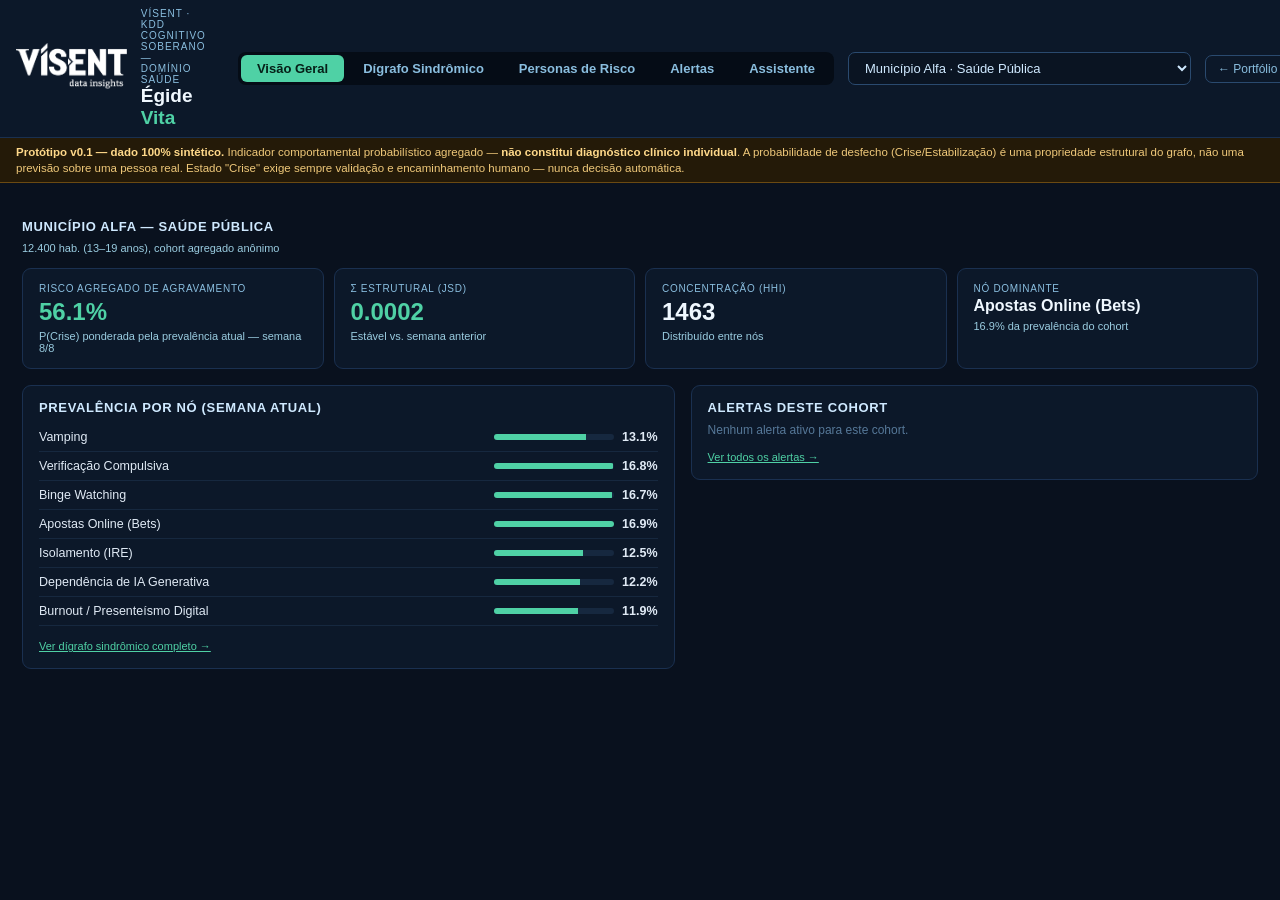
==== commit 683d1b70: "Torna Égide Vita um arquivo único autocontido e aumenta a logo O dígrafo ficava em branco quando o a" ====
--- a/egide-vita/index.html
+++ b/egide-vita/index.html
@@ -4,16 +4,20 @@
 <meta charset="UTF-8">
 <meta name="viewport" content="width=device-width,initial-scale=1.0">
 <title>Égide Vita — Fenotipagem Digital para Saúde</title>
-<link rel="icon" href="../assets/logo-visent.png">
-<script src="./vendor/d3.v7.min.js"></script>
+<link rel="icon" href="[data-uri]">
+<script>
+// https://d3js.org v7.8.5 Copyright 2010-2023 Mike Bostock
+!function(t,n){"object"==typeof exports&&"undefined"!=typeof module?n(exports):"function"==typeof define&&define.amd?define(["exports"],n):n((t="undefined"!=typeof globalThis?globalThis:t||self).d3=t.d3||{})}(this,(function(t){"use strict";function n(t,n){return null==t||null==n?NaN:t<n?-1:t>n?1:t>=n?0:NaN}function e(t,n){return null==t||null==n?NaN:n<t?-1:n>t?1:n>=t?0:NaN}function r(t){let r,o,a;function u(t,n,e=0,i=t.length){if(e<i){if(0!==r(n,n))return i;do{const r=e+i>>>1;o(t[r],n)<0?e=r+1:i=r}while(e<i)}return e}return 2!==t.length?(r=n,o=(e,r)=>n(t(e),r),a=(n,e)=>t(n)-e):(r=t===n||t===e?t:i,o=t,a=t),{left:u,center:function(t,n,e=0,r=t.length){const i=u(t,n,e,r-1);return i>e&&a(t[i-1],n)>-a(t[i],n)?i-1:i},right:function(t,n,e=0,i=t.length){if(e<i){if(0!==r(n,n))return i;do{const r=e+i>>>1;o(t[r],n)<=0?e=r+1:i=r}while(e<i)}return e}}}function i(){return 0}function o(t){return null===t?NaN:+t}const a=r(n),u=a.right,c=a.left,f=r(o).center;var s=u;const l=d(y),h=d((function(t){const n=y(t);return(t,e,r,i,o)=>{n(t,e,(r<<=2)+0,(i<<=2)+0,o<<=2),n(t,e,r+1,i+1,o),n(t,e,r+2,i+2,o),n(t,e,r+3,i+3,o)}}));function d(t){return function(n,e,r=e){if(!((e=+e)>=0))throw new RangeError("invalid rx");if(!((r=+r)>=0))throw new RangeError("invalid ry");let{data:i,width:o,height:a}=n;if(!((o=Math.floor(o))>=0))throw new RangeError("invalid width");if(!((a=Math.floor(void 0!==a?a:i.length/o))>=0))throw new RangeError("invalid height");if(!o||!a||!e&&!r)return n;const u=e&&t(e),c=r&&t(r),f=i.slice();return u&&c?(p(u,f,i,o,a),p(u,i,f,o,a),p(u,f,i,o,a),g(c,i,f,o,a),g(c,f,i,o,a),g(c,i,f,o,a)):u?(p(u,i,f,o,a),p(u,f,i,o,a),p(u,i,f,o,a)):c&&(g(c,i,f,o,a),g(c,f,i,o,a),g(c,i,f,o,a)),n}}function p(t,n,e,r,i){for(let o=0,a=r*i;o<a;)t(n,e,o,o+=r,1)}function g(t,n,e,r,i){for(let o=0,a=r*i;o<r;++o)t(n,e,o,o+a,r)}function y(t){const n=Math.floor(t);if(n===t)return function(t){const n=2*t+1;return(e,r,i,o,a)=>{if(!((o-=a)>=i))return;let u=t*r[i];const c=a*t;for(let t=i,n=i+c;t<n;t+=a)u+=r[Math.min(o,t)];for(let t=i,f=o;t<=f;t+=a)u+=r[Math.min(o,t+c)],e[t]=u/n,u-=r[Math.max(i,t-c)]}}(t);const e=t-n,r=2*t+1;return(t,i,o,a,u)=>{if(!((a-=u)>=o))return;let c=n*i[o];const f=u*n,s=f+u;for(let t=o,n=o+f;t<n;t+=u)c+=i[Math.min(a,t)];for(let n=o,l=a;n<=l;n+=u)c+=i[Math.min(a,n+f)],t[n]=(c+e*(i[Math.max(o,n-s)]+i[Math.min(a,n+s)]))/r,c-=i[Math.max(o,n-f)]}}function v(t,n){let e=0;if(void 0===n)for(let n of t)null!=n&&(n=+n)>=n&&++e;else{let r=-1;for(let i of t)null!=(i=n(i,++r,t))&&(i=+i)>=i&&++e}return e}function _(t){return 0|t.length}function b(t){return!(t>0)}function m(t){return"object"!=typeof t||"length"in t?t:Array.from(t)}function x(t,n){let e,r=0,i=0,o=0;if(void 0===n)for(let n of t)null!=n&&(n=+n)>=n&&(e=n-i,i+=e/++r,o+=e*(n-i));else{let a=-1;for(let u of t)null!=(u=n(u,++a,t))&&(u=+u)>=u&&(e=u-i,i+=e/++r,o+=e*(u-i))}if(r>1)return o/(r-1)}function w(t,n){const e=x(t,n);return e?Math.sqrt(e):e}function M(t,n){let e,r;if(void 0===n)for(const n of t)null!=n&&(void 0===e?n>=n&&(e=r=n):(e>n&&(e=n),r<n&&(r=n)));else{let i=-1;for(let o of t)null!=(o=n(o,++i,t))&&(void 0===e?o>=o&&(e=r=o):(e>o&&(e=o),r<o&&(r=o)))}return[e,r]}class T{constructor(){this._partials=new Float64Array(32),this._n=0}add(t){const n=this._partials;let e=0;for(let r=0;r<this._n&&r<32;r++){const i=n[r],o=t+i,a=Math.abs(t)<Math.abs(i)?t-(o-i):i-(o-t);a&&(n[e++]=a),t=o}return n[e]=t,this._n=e+1,this}valueOf(){const t=this._partials;let n,e,r,i=this._n,o=0;if(i>0){for(o=t[--i];i>0&&(n=o,e=t[--i],o=n+e,r=e-(o-n),!r););i>0&&(r<0&&t[i-1]<0||r>0&&t[i-1]>0)&&(e=2*r,n=o+e,e==n-o&&(o=n))}return o}}class InternMap extends Map{constructor(t,n=N){if(super(),Object.defineProperties(this,{_intern:{value:new Map},_key:{value:n}}),null!=t)for(const[n,e]of t)this.set(n,e)}get(t){return super.get(A(this,t))}has(t){return super.has(A(this,t))}set(t,n){return super.set(S(this,t),n)}delete(t){return super.delete(E(this,t))}}class InternSet extends Set{constructor(t,n=N){if(super(),Object.defineProperties(this,{_intern:{value:new Map},_key:{value:n}}),null!=t)for(const n of t)this.add(n)}has(t){return super.has(A(this,t))}add(t){return super.add(S(this,t))}delete(t){return super.delete(E(this,t))}}function A({_intern:t,_key:n},e){const r=n(e);return t.has(r)?t.get(r):e}function S({_intern:t,_key:n},e){const r=n(e);return t.has(r)?t.get(r):(t.set(r,e),e)}function E({_intern:t,_key:n},e){const r=n(e);return t.has(r)&&(e=t.get(r),t.delete(r)),e}function N(t){return null!==t&&"object"==typeof t?t.valueOf():t}function k(t){return t}function C(t,...n){return F(t,k,k,n)}function P(t,...n){return F(t,Array.from,k,n)}function z(t,n){for(let e=1,r=n.length;e<r;++e)t=t.flatMap((t=>t.pop().map((([n,e])=>[...t,n,e]))));return t}function $(t,n,...e){return F(t,k,n,e)}function D(t,n,...e){return F(t,Array.from,n,e)}function R(t){if(1!==t.length)throw new Error("duplicate key");return t[0]}function F(t,n,e,r){return function t(i,o){if(o>=r.length)return e(i);const a=new InternMap,u=r[o++];let c=-1;for(const t of i){const n=u(t,++c,i),e=a.get(n);e?e.push(t):a.set(n,[t])}for(const[n,e]of a)a.set(n,t(e,o));return n(a)}(t,0)}function q(t,n){return Array.from(n,(n=>t[n]))}function U(t,...n){if("function"!=typeof t[Symbol.iterator])throw new TypeError("values is not iterable");t=Array.from(t);let[e]=n;if(e&&2!==e.length||n.length>1){const r=Uint32Array.from(t,((t,n)=>n));return n.length>1?(n=n.map((n=>t.map(n))),r.sort(((t,e)=>{for(const r of n){const n=O(r[t],r[e]);if(n)return n}}))):(e=t.map(e),r.sort(((t,n)=>O(e[t],e[n])))),q(t,r)}return t.sort(I(e))}function I(t=n){if(t===n)return O;if("function"!=typeof t)throw new TypeError("compare is not a function");return(n,e)=>{const r=t(n,e);return r||0===r?r:(0===t(e,e))-(0===t(n,n))}}function O(t,n){return(null==t||!(t>=t))-(null==n||!(n>=n))||(t<n?-1:t>n?1:0)}var B=Array.prototype.slice;function Y(t){return()=>t}const L=Math.sqrt(50),j=Math.sqrt(10),H=Math.sqrt(2);function X(t,n,e){const r=(n-t)/Math.max(0,e),i=Math.floor(Math.log10(r)),o=r/Math.pow(10,i),a=o>=L?10:o>=j?5:o>=H?2:1;let u,c,f;return i<0?(f=Math.pow(10,-i)/a,u=Math.round(t*f),c=Math.round(n*f),u/f<t&&++u,c/f>n&&--c,f=-f):(f=Math.pow(10,i)*a,u=Math.round(t/f),c=Math.round(n/f),u*f<t&&++u,c*f>n&&--c),c<u&&.5<=e&&e<2?X(t,n,2*e):[u,c,f]}function G(t,n,e){if(!((e=+e)>0))return[];if((t=+t)===(n=+n))return[t];const r=n<t,[i,o,a]=r?X(n,t,e):X(t,n,e);if(!(o>=i))return[];const u=o-i+1,c=new Array(u);if(r)if(a<0)for(let t=0;t<u;++t)c[t]=(o-t)/-a;else for(let t=0;t<u;++t)c[t]=(o-t)*a;else if(a<0)for(let t=0;t<u;++t)c[t]=(i+t)/-a;else for(let t=0;t<u;++t)c[t]=(i+t)*a;return c}function V(t,n,e){return X(t=+t,n=+n,e=+e)[2]}function W(t,n,e){e=+e;const r=(n=+n)<(t=+t),i=r?V(n,t,e):V(t,n,e);return(r?-1:1)*(i<0?1/-i:i)}function Z(t,n,e){let r;for(;;){const i=V(t,n,e);if(i===r||0===i||!isFinite(i))return[t,n];i>0?(t=Math.floor(t/i)*i,n=Math.ceil(n/i)*i):i<0&&(t=Math.ceil(t*i)/i,n=Math.floor(n*i)/i),r=i}}function K(t){return Math.max(1,Math.ceil(Math.log(v(t))/Math.LN2)+1)}function Q(){var t=k,n=M,e=K;function r(r){Array.isArray(r)||(r=Array.from(r));var i,o,a,u=r.length,c=new Array(u);for(i=0;i<u;++i)c[i]=t(r[i],i,r);var f=n(c),l=f[0],h=f[1],d=e(c,l,h);if(!Array.isArray(d)){const t=h,e=+d;if(n===M&&([l,h]=Z(l,h,e)),(d=G(l,h,e))[0]<=l&&(a=V(l,h,e)),d[d.length-1]>=h)if(t>=h&&n===M){const t=V(l,h,e);isFinite(t)&&(t>0?h=(Math.floor(h/t)+1)*t:t<0&&(h=(Math.ceil(h*-t)+1)/-t))}else d.pop()}for(var p=d.length,g=0,y=p;d[g]<=l;)++g;for(;d[y-1]>h;)--y;(g||y<p)&&(d=d.slice(g,y),p=y-g);var v,_=new Array(p+1);for(i=0;i<=p;++i)(v=_[i]=[]).x0=i>0?d[i-1]:l,v.x1=i<p?d[i]:h;if(isFinite(a)){if(a>0)for(i=0;i<u;++i)null!=(o=c[i])&&l<=o&&o<=h&&_[Math.min(p,Math.floor((o-l)/a))].push(r[i]);else if(a<0)for(i=0;i<u;++i)if(null!=(o=c[i])&&l<=o&&o<=h){const t=Math.floor((l-o)*a);_[Math.min(p,t+(d[t]<=o))].push(r[i])}}else for(i=0;i<u;++i)null!=(o=c[i])&&l<=o&&o<=h&&_[s(d,o,0,p)].push(r[i]);return _}return r.value=function(n){return arguments.length?(t="function"==typeof n?n:Y(n),r):t},r.domain=function(t){return arguments.length?(n="function"==typeof t?t:Y([t[0],t[1]]),r):n},r.thresholds=function(t){return arguments.length?(e="function"==typeof t?t:Y(Array.isArray(t)?B.call(t):t),r):e},r}function J(t,n){let e;if(void 0===n)for(const n of t)null!=n&&(e<n||void 0===e&&n>=n)&&(e=n);else{let r=-1;for(let i of t)null!=(i=n(i,++r,t))&&(e<i||void 0===e&&i>=i)&&(e=i)}return e}function tt(t,n){let e,r=-1,i=-1;if(void 0===n)for(const n of t)++i,null!=n&&(e<n||void 0===e&&n>=n)&&(e=n,r=i);else for(let o of t)null!=(o=n(o,++i,t))&&(e<o||void 0===e&&o>=o)&&(e=o,r=i);return r}function nt(t,n){let e;if(void 0===n)for(const n of t)null!=n&&(e>n||void 0===e&&n>=n)&&(e=n);else{let r=-1;for(let i of t)null!=(i=n(i,++r,t))&&(e>i||void 0===e&&i>=i)&&(e=i)}return e}function et(t,n){let e,r=-1,i=-1;if(void 0===n)for(const n of t)++i,null!=n&&(e>n||void 0===e&&n>=n)&&(e=n,r=i);else for(let o of t)null!=(o=n(o,++i,t))&&(e>o||void 0===e&&o>=o)&&(e=o,r=i);return r}function rt(t,n,e=0,r=1/0,i){if(n=Math.floor(n),e=Math.floor(Math.max(0,e)),r=Math.floor(Math.min(t.length-1,r)),!(e<=n&&n<=r))return t;for(i=void 0===i?O:I(i);r>e;){if(r-e>600){const o=r-e+1,a=n-e+1,u=Math.log(o),c=.5*Math.exp(2*u/3),f=.5*Math.sqrt(u*c*(o-c)/o)*(a-o/2<0?-1:1);rt(t,n,Math.max(e,Math.floor(n-a*c/o+f)),Math.min(r,Math.floor(n+(o-a)*c/o+f)),i)}const o=t[n];let a=e,u=r;for(it(t,e,n),i(t[r],o)>0&&it(t,e,r);a<u;){for(it(t,a,u),++a,--u;i(t[a],o)<0;)++a;for(;i(t[u],o)>0;)--u}0===i(t[e],o)?it(t,e,u):(++u,it(t,u,r)),u<=n&&(e=u+1),n<=u&&(r=u-1)}return t}function it(t,n,e){const r=t[n];t[n]=t[e],t[e]=r}function ot(t,e=n){let r,i=!1;if(1===e.length){let o;for(const a of t){const t=e(a);(i?n(t,o)>0:0===n(t,t))&&(r=a,o=t,i=!0)}}else for(const n of t)(i?e(n,r)>0:0===e(n,n))&&(r=n,i=!0);return r}function at(t,n,e){if(t=Float64Array.from(function*(t,n){if(void 0===n)for(let n of t)null!=n&&(n=+n)>=n&&(yield n);else{let e=-1;for(let r of t)null!=(r=n(r,++e,t))&&(r=+r)>=r&&(yield r)}}(t,e)),(r=t.length)&&!isNaN(n=+n)){if(n<=0||r<2)return nt(t);if(n>=1)return J(t);var r,i=(r-1)*n,o=Math.floor(i),a=J(rt(t,o).subarray(0,o+1));return a+(nt(t.subarray(o+1))-a)*(i-o)}}function ut(t,n,e=o){if((r=t.length)&&!isNaN(n=+n)){if(n<=0||r<2)return+e(t[0],0,t);if(n>=1)return+e(t[r-1],r-1,t);var r,i=(r-1)*n,a=Math.floor(i),u=+e(t[a],a,t);return u+(+e(t[a+1],a+1,t)-u)*(i-a)}}function ct(t,n,e=o){if(!isNaN(n=+n)){if(r=Float64Array.from(t,((n,r)=>o(e(t[r],r,t)))),n<=0)return et(r);if(n>=1)return tt(r);var r,i=Uint32Array.from(t,((t,n)=>n)),a=r.length-1,u=Math.floor(a*n);return rt(i,u,0,a,((t,n)=>O(r[t],r[n]))),(u=ot(i.subarray(0,u+1),(t=>r[t])))>=0?u:-1}}function ft(t){return Array.from(function*(t){for(const n of t)yield*n}(t))}function st(t,n){return[t,n]}function lt(t,n,e){t=+t,n=+n,e=(i=arguments.length)<2?(n=t,t=0,1):i<3?1:+e;for(var r=-1,i=0|Math.max(0,Math.ceil((n-t)/e)),o=new Array(i);++r<i;)o[r]=t+r*e;return o}function ht(t,e=n){if(1===e.length)return et(t,e);let r,i=-1,o=-1;for(const n of t)++o,(i<0?0===e(n,n):e(n,r)<0)&&(r=n,i=o);return i}var dt=pt(Math.random);function pt(t){return function(n,e=0,r=n.length){let i=r-(e=+e);for(;i;){const r=t()*i--|0,o=n[i+e];n[i+e]=n[r+e],n[r+e]=o}return n}}function gt(t){if(!(i=t.length))return[];for(var n=-1,e=nt(t,yt),r=new Array(e);++n<e;)for(var i,o=-1,a=r[n]=new Array(i);++o<i;)a[o]=t[o][n];return r}function yt(t){return t.length}function vt(t){return t instanceof InternSet?t:new InternSet(t)}function _t(t,n){const e=t[Symbol.iterator](),r=new Set;for(const t of n){const n=bt(t);if(r.has(n))continue;let i,o;for(;({value:i,done:o}=e.next());){if(o)return!1;const t=bt(i);if(r.add(t),Object.is(n,t))break}}return!0}function bt(t){return null!==t&&"object"==typeof t?t.valueOf():t}function mt(t){return t}var xt=1,wt=2,Mt=3,Tt=4,At=1e-6;function St(t){return"translate("+t+",0)"}function Et(t){return"translate(0,"+t+")"}function Nt(t){return n=>+t(n)}function kt(t,n){return n=Math.max(0,t.bandwidth()-2*n)/2,t.round()&&(n=Math.round(n)),e=>+t(e)+n}function Ct(){return!this.__axis}function Pt(t,n){var e=[],r=null,i=null,o=6,a=6,u=3,c="undefined"!=typeof window&&window.devicePixelRatio>1?0:.5,f=t===xt||t===Tt?-1:1,s=t===Tt||t===wt?"x":"y",l=t===xt||t===Mt?St:Et;function h(h){var d=null==r?n.ticks?n.ticks.apply(n,e):n.domain():r,p=null==i?n.tickFormat?n.tickFormat.apply(n,e):mt:i,g=Math.max(o,0)+u,y=n.range(),v=+y[0]+c,_=+y[y.length-1]+c,b=(n.bandwidth?kt:Nt)(n.copy(),c),m=h.selection?h.selection():h,x=m.selectAll(".domain").data([null]),w=m.selectAll(".tick").data(d,n).order(),M=w.exit(),T=w.enter().append("g").attr("class","tick"),A=w.select("line"),S=w.select("text");x=x.merge(x.enter().insert("path",".tick").attr("class","domain").attr("stroke","currentColor")),w=w.merge(T),A=A.merge(T.append("line").attr("stroke","currentColor").attr(s+"2",f*o)),S=S.merge(T.append("text").attr("fill","currentColor").attr(s,f*g).attr("dy",t===xt?"0em":t===Mt?"0.71em":"0.32em")),h!==m&&(x=x.transition(h),w=w.transition(h),A=A.transition(h),S=S.transition(h),M=M.transition(h).attr("opacity",At).attr("transform",(function(t){return isFinite(t=b(t))?l(t+c):this.getAttribute("transform")})),T.attr("opacity",At).attr("transform",(function(t){var n=this.parentNode.__axis;return l((n&&isFinite(n=n(t))?n:b(t))+c)}))),M.remove(),x.attr("d",t===Tt||t===wt?a?"M"+f*a+","+v+"H"+c+"V"+_+"H"+f*a:"M"+c+","+v+"V"+_:a?"M"+v+","+f*a+"V"+c+"H"+_+"V"+f*a:"M"+v+","+c+"H"+_),w.attr("opacity",1).attr("transform",(function(t){return l(b(t)+c)})),A.attr(s+"2",f*o),S.attr(s,f*g).text(p),m.filter(Ct).attr("fill","none").attr("font-size",10).attr("font-family","sans-serif").attr("text-anchor",t===wt?"start":t===Tt?"end":"middle"),m.each((function(){this.__axis=b}))}return h.scale=function(t){return arguments.length?(n=t,h):n},h.ticks=function(){return e=Array.from(arguments),h},h.tickArguments=function(t){return arguments.length?(e=null==t?[]:Array.from(t),h):e.slice()},h.tickValues=function(t){return arguments.length?(r=null==t?null:Array.from(t),h):r&&r.slice()},h.tickFormat=function(t){return arguments.length?(i=t,h):i},h.tickSize=function(t){return arguments.length?(o=a=+t,h):o},h.tickSizeInner=function(t){return arguments.length?(o=+t,h):o},h.tickSizeOuter=function(t){return arguments.length?(a=+t,h):a},h.tickPadding=function(t){return arguments.length?(u=+t,h):u},h.offset=function(t){return arguments.length?(c=+t,h):c},h}var zt={value:()=>{}};function $t(){for(var t,n=0,e=arguments.length,r={};n<e;++n){if(!(t=arguments[n]+"")||t in r||/[\s.]/.test(t))throw new Error("illegal type: "+t);r[t]=[]}return new Dt(r)}function Dt(t){this._=t}function Rt(t,n){for(var e,r=0,i=t.length;r<i;++r)if((e=t[r]).name===n)return e.value}function Ft(t,n,e){for(var r=0,i=t.length;r<i;++r)if(t[r].name===n){t[r]=zt,t=t.slice(0,r).concat(t.slice(r+1));break}return null!=e&&t.push({name:n,value:e}),t}Dt.prototype=$t.prototype={constructor:Dt,on:function(t,n){var e,r,i=this._,o=(r=i,(t+"").trim().split(/^|\s+/).map((function(t){var n="",e=t.indexOf(".");if(e>=0&&(n=t.slice(e+1),t=t.slice(0,e)),t&&!r.hasOwnProperty(t))throw new Error("unknown type: "+t);return{type:t,name:n}}))),a=-1,u=o.length;if(!(arguments.length<2)){if(null!=n&&"function"!=typeof n)throw new Error("invalid callback: "+n);for(;++a<u;)if(e=(t=o[a]).type)i[e]=Ft(i[e],t.name,n);else if(null==n)for(e in i)i[e]=Ft(i[e],t.name,null);return this}for(;++a<u;)if((e=(t=o[a]).type)&&(e=Rt(i[e],t.name)))return e},copy:function(){var t={},n=this._;for(var e in n)t[e]=n[e].slice();return new Dt(t)},call:function(t,n){if((e=arguments.length-2)>0)for(var e,r,i=new Array(e),o=0;o<e;++o)i[o]=arguments[o+2];if(!this._.hasOwnProperty(t))throw new Error("unknown type: "+t);for(o=0,e=(r=this._[t]).length;o<e;++o)r[o].value.apply(n,i)},apply:function(t,n,e){if(!this._.hasOwnProperty(t))throw new Error("unknown type: "+t);for(var r=this._[t],i=0,o=r.length;i<o;++i)r[i].value.apply(n,e)}};var qt="http://www.w3.org/1999/xhtml",Ut={svg:"http://www.w3.org/2000/svg",xhtml:qt,xlink:"http://www.w3.org/1999/xlink",xml:"http://www.w3.org/XML/1998/namespace",xmlns:"http://www.w3.org/2000/xmlns/"};function It(t){var n=t+="",e=n.indexOf(":");return e>=0&&"xmlns"!==(n=t.slice(0,e))&&(t=t.slice(e+1)),Ut.hasOwnProperty(n)?{space:Ut[n],local:t}:t}function Ot(t){return function(){var n=this.ownerDocument,e=this.namespaceURI;return e===qt&&n.documentElement.namespaceURI===qt?n.createElement(t):n.createElementNS(e,t)}}function Bt(t){return function(){return this.ownerDocument.createElementNS(t.space,t.local)}}function Yt(t){var n=It(t);return(n.local?Bt:Ot)(n)}function Lt(){}function jt(t){return null==t?Lt:function(){return this.querySelector(t)}}function Ht(t){return null==t?[]:Array.isArray(t)?t:Array.from(t)}function Xt(){return[]}function Gt(t){return null==t?Xt:function(){return this.querySelectorAll(t)}}function Vt(t){return function(){return this.matches(t)}}function Wt(t){return function(n){return n.matches(t)}}var Zt=Array.prototype.find;function Kt(){return this.firstElementChild}var Qt=Array.prototype.filter;function Jt(){return Array.from(this.children)}function tn(t){return new Array(t.length)}function nn(t,n){this.ownerDocument=t.ownerDocument,this.namespaceURI=t.namespaceURI,this._next=null,this._parent=t,this.__data__=n}function en(t,n,e,r,i,o){for(var a,u=0,c=n.length,f=o.length;u<f;++u)(a=n[u])?(a.__data__=o[u],r[u]=a):e[u]=new nn(t,o[u]);for(;u<c;++u)(a=n[u])&&(i[u]=a)}function rn(t,n,e,r,i,o,a){var u,c,f,s=new Map,l=n.length,h=o.length,d=new Array(l);for(u=0;u<l;++u)(c=n[u])&&(d[u]=f=a.call(c,c.__data__,u,n)+"",s.has(f)?i[u]=c:s.set(f,c));for(u=0;u<h;++u)f=a.call(t,o[u],u,o)+"",(c=s.get(f))?(r[u]=c,c.__data__=o[u],s.delete(f)):e[u]=new nn(t,o[u]);for(u=0;u<l;++u)(c=n[u])&&s.get(d[u])===c&&(i[u]=c)}function on(t){return t.__data__}function an(t){return"object"==typeof t&&"length"in t?t:Array.from(t)}function un(t,n){return t<n?-1:t>n?1:t>=n?0:NaN}function cn(t){return function(){this.removeAttribute(t)}}function fn(t){return function(){this.removeAttributeNS(t.space,t.local)}}function sn(t,n){return function(){this.setAttribute(t,n)}}function ln(t,n){return function(){this.setAttributeNS(t.space,t.local,n)}}function hn(t,n){return function(){var e=n.apply(this,arguments);null==e?this.removeAttribute(t):this.setAttribute(t,e)}}function dn(t,n){return function(){var e=n.apply(this,arguments);null==e?this.removeAttributeNS(t.space,t.local):this.setAttributeNS(t.space,t.local,e)}}function pn(t){return t.ownerDocument&&t.ownerDocument.defaultView||t.document&&t||t.defaultView}function gn(t){return function(){this.style.removeProperty(t)}}function yn(t,n,e){return function(){this.style.setProperty(t,n,e)}}function vn(t,n,e){return function(){var r=n.apply(this,arguments);null==r?this.style.removeProperty(t):this.style.setProperty(t,r,e)}}function _n(t,n){return t.style.getPropertyValue(n)||pn(t).getComputedStyle(t,null).getPropertyValue(n)}function bn(t){return function(){delete this[t]}}function mn(t,n){return function(){this[t]=n}}function xn(t,n){return function(){var e=n.apply(this,arguments);null==e?delete this[t]:this[t]=e}}function wn(t){return t.trim().split(/^|\s+/)}function Mn(t){return t.classList||new Tn(t)}function Tn(t){this._node=t,this._names=wn(t.getAttribute("class")||"")}function An(t,n){for(var e=Mn(t),r=-1,i=n.length;++r<i;)e.add(n[r])}function Sn(t,n){for(var e=Mn(t),r=-1,i=n.length;++r<i;)e.remove(n[r])}function En(t){return function(){An(this,t)}}function Nn(t){return function(){Sn(this,t)}}function kn(t,n){return function(){(n.apply(this,arguments)?An:Sn)(this,t)}}function Cn(){this.textContent=""}function Pn(t){return function(){this.textContent=t}}function zn(t){return function(){var n=t.apply(this,arguments);this.textContent=null==n?"":n}}function $n(){this.innerHTML=""}function Dn(t){return function(){this.innerHTML=t}}function Rn(t){return function(){var n=t.apply(this,arguments);this.innerHTML=null==n?"":n}}function Fn(){this.nextSibling&&this.parentNode.appendChild(this)}function qn(){this.previousSibling&&this.parentNode.insertBefore(this,this.parentNode.firstChild)}function Un(){return null}function In(){var t=this.parentNode;t&&t.removeChild(this)}function On(){var t=this.cloneNode(!1),n=this.parentNode;return n?n.insertBefore(t,this.nextSibling):t}function Bn(){var t=this.cloneNode(!0),n=this.parentNode;return n?n.insertBefore(t,this.nextSibling):t}function Yn(t){return function(){var n=this.__on;if(n){for(var e,r=0,i=-1,o=n.length;r<o;++r)e=n[r],t.type&&e.type!==t.type||e.name!==t.name?n[++i]=e:this.removeEventListener(e.type,e.listener,e.options);++i?n.length=i:delete this.__on}}}function Ln(t,n,e){return function(){var r,i=this.__on,o=function(t){return function(n){t.call(this,n,this.__data__)}}(n);if(i)for(var a=0,u=i.length;a<u;++a)if((r=i[a]).type===t.type&&r.name===t.name)return this.removeEventListener(r.type,r.listener,r.options),this.addEventListener(r.type,r.listener=o,r.options=e),void(r.value=n);this.addEventListener(t.type,o,e),r={type:t.type,name:t.name,value:n,listener:o,options:e},i?i.push(r):this.__on=[r]}}function jn(t,n,e){var r=pn(t),i=r.CustomEvent;"function"==typeof i?i=new i(n,e):(i=r.document.createEvent("Event"),e?(i.initEvent(n,e.bubbles,e.cancelable),i.detail=e.detail):i.initEvent(n,!1,!1)),t.dispatchEvent(i)}function Hn(t,n){return function(){return jn(this,t,n)}}function Xn(t,n){return function(){return jn(this,t,n.apply(this,arguments))}}nn.prototype={constructor:nn,appendChild:function(t){return this._parent.insertBefore(t,this._next)},insertBefore:function(t,n){return this._parent.insertBefore(t,n)},querySelector:function(t){return this._parent.querySelector(t)},querySelectorAll:function(t){return this._parent.querySelectorAll(t)}},Tn.prototype={add:function(t){this._names.indexOf(t)<0&&(this._names.push(t),this._node.setAttribute("class",this._names.join(" ")))},remove:function(t){var n=this._names.indexOf(t);n>=0&&(this._names.splice(n,1),this._node.setAttribute("class",this._names.join(" ")))},contains:function(t){return this._names.indexOf(t)>=0}};var Gn=[null];function Vn(t,n){this._groups=t,this._parents=n}function Wn(){return new Vn([[document.documentElement]],Gn)}function Zn(t){return"string"==typeof t?new Vn([[document.querySelector(t)]],[document.documentElement]):new Vn([[t]],Gn)}Vn.prototype=Wn.prototype={constructor:Vn,select:function(t){"function"!=typeof t&&(t=jt(t));for(var n=this._groups,e=n.length,r=new Array(e),i=0;i<e;++i)for(var o,a,u=n[i],c=u.length,f=r[i]=new Array(c),s=0;s<c;++s)(o=u[s])&&(a=t.call(o,o.__data__,s,u))&&("__data__"in o&&(a.__data__=o.__data__),f[s]=a);return new Vn(r,this._parents)},selectAll:function(t){t="function"==typeof t?function(t){return function(){return Ht(t.apply(this,arguments))}}(t):Gt(t);for(var n=this._groups,e=n.length,r=[],i=[],o=0;o<e;++o)for(var a,u=n[o],c=u.length,f=0;f<c;++f)(a=u[f])&&(r.push(t.call(a,a.__data__,f,u)),i.push(a));return new Vn(r,i)},selectChild:function(t){return this.select(null==t?Kt:function(t){return function(){return Zt.call(this.children,t)}}("function"==typeof t?t:Wt(t)))},selectChildren:function(t){return this.selectAll(null==t?Jt:function(t){return function(){return Qt.call(this.children,t)}}("function"==typeof t?t:Wt(t)))},filter:function(t){"function"!=typeof t&&(t=Vt(t));for(var n=this._groups,e=n.length,r=new Array(e),i=0;i<e;++i)for(var o,a=n[i],u=a.length,c=r[i]=[],f=0;f<u;++f)(o=a[f])&&t.call(o,o.__data__,f,a)&&c.push(o);return new Vn(r,this._parents)},data:function(t,n){if(!arguments.length)return Array.from(this,on);var e=n?rn:en,r=this._parents,i=this._groups;"function"!=typeof t&&(t=function(t){return function(){return t}}(t));for(var o=i.length,a=new Array(o),u=new Array(o),c=new Array(o),f=0;f<o;++f){var s=r[f],l=i[f],h=l.length,d=an(t.call(s,s&&s.__data__,f,r)),p=d.length,g=u[f]=new Array(p),y=a[f]=new Array(p);e(s,l,g,y,c[f]=new Array(h),d,n);for(var v,_,b=0,m=0;b<p;++b)if(v=g[b]){for(b>=m&&(m=b+1);!(_=y[m])&&++m<p;);v._next=_||null}}return(a=new Vn(a,r))._enter=u,a._exit=c,a},enter:function(){return new Vn(this._enter||this._groups.map(tn),this._parents)},exit:function(){return new Vn(this._exit||this._groups.map(tn),this._parents)},join:function(t,n,e){var r=this.enter(),i=this,o=this.exit();return"function"==typeof t?(r=t(r))&&(r=r.selection()):r=r.append(t+""),null!=n&&(i=n(i))&&(i=i.selection()),null==e?o.remove():e(o),r&&i?r.merge(i).order():i},merge:function(t){for(var n=t.selection?t.selection():t,e=this._groups,r=n._groups,i=e.length,o=r.length,a=Math.min(i,o),u=new Array(i),c=0;c<a;++c)for(var f,s=e[c],l=r[c],h=s.length,d=u[c]=new Array(h),p=0;p<h;++p)(f=s[p]||l[p])&&(d[p]=f);for(;c<i;++c)u[c]=e[c];return new Vn(u,this._parents)},selection:function(){return this},order:function(){for(var t=this._groups,n=-1,e=t.length;++n<e;)for(var r,i=t[n],o=i.length-1,a=i[o];--o>=0;)(r=i[o])&&(a&&4^r.compareDocumentPosition(a)&&a.parentNode.insertBefore(r,a),a=r);return this},sort:function(t){function n(n,e){return n&&e?t(n.__data__,e.__data__):!n-!e}t||(t=un);for(var e=this._groups,r=e.length,i=new Array(r),o=0;o<r;++o){for(var a,u=e[o],c=u.length,f=i[o]=new Array(c),s=0;s<c;++s)(a=u[s])&&(f[s]=a);f.sort(n)}return new Vn(i,this._parents).order()},call:function(){var t=arguments[0];return arguments[0]=this,t.apply(null,arguments),this},nodes:function(){return Array.from(this)},node:function(){for(var t=this._groups,n=0,e=t.length;n<e;++n)for(var r=t[n],i=0,o=r.length;i<o;++i){var a=r[i];if(a)return a}return null},size:function(){let t=0;for(const n of this)++t;return t},empty:function(){return!this.node()},each:function(t){for(var n=this._groups,e=0,r=n.length;e<r;++e)for(var i,o=n[e],a=0,u=o.length;a<u;++a)(i=o[a])&&t.call(i,i.__data__,a,o);return this},attr:function(t,n){var e=It(t);if(arguments.length<2){var r=this.node();return e.local?r.getAttributeNS(e.space,e.local):r.getAttribute(e)}return this.each((null==n?e.local?fn:cn:"function"==typeof n?e.local?dn:hn:e.local?ln:sn)(e,n))},style:function(t,n,e){return arguments.length>1?this.each((null==n?gn:"function"==typeof n?vn:yn)(t,n,null==e?"":e)):_n(this.node(),t)},property:function(t,n){return arguments.length>1?this.each((null==n?bn:"function"==typeof n?xn:mn)(t,n)):this.node()[t]},classed:function(t,n){var e=wn(t+"");if(arguments.length<2){for(var r=Mn(this.node()),i=-1,o=e.length;++i<o;)if(!r.contains(e[i]))return!1;return!0}return this.each(("function"==typeof n?kn:n?En:Nn)(e,n))},text:function(t){return arguments.length?this.each(null==t?Cn:("function"==typeof t?zn:Pn)(t)):this.node().textContent},html:function(t){return arguments.length?this.each(null==t?$n:("function"==typeof t?Rn:Dn)(t)):this.node().innerHTML},raise:function(){return this.each(Fn)},lower:function(){return this.each(qn)},append:function(t){var n="function"==typeof t?t:Yt(t);return this.select((function(){return this.appendChild(n.apply(this,arguments))}))},insert:function(t,n){var e="function"==typeof t?t:Yt(t),r=null==n?Un:"function"==typeof n?n:jt(n);return this.select((function(){return this.insertBefore(e.apply(this,arguments),r.apply(this,arguments)||null)}))},remove:function(){return this.each(In)},clone:function(t){return this.select(t?Bn:On)},datum:function(t){return arguments.length?this.property("__data__",t):this.node().__data__},on:function(t,n,e){var r,i,o=function(t){return t.trim().split(/^|\s+/).map((function(t){var n="",e=t.indexOf(".");return e>=0&&(n=t.slice(e+1),t=t.slice(0,e)),{type:t,name:n}}))}(t+""),a=o.length;if(!(arguments.length<2)){for(u=n?Ln:Yn,r=0;r<a;++r)this.each(u(o[r],n,e));return this}var u=this.node().__on;if(u)for(var c,f=0,s=u.length;f<s;++f)for(r=0,c=u[f];r<a;++r)if((i=o[r]).type===c.type&&i.name===c.name)return c.value},dispatch:function(t,n){return this.each(("function"==typeof n?Xn:Hn)(t,n))},[Symbol.iterator]:function*(){for(var t=this._groups,n=0,e=t.length;n<e;++n)for(var r,i=t[n],o=0,a=i.length;o<a;++o)(r=i[o])&&(yield r)}};var Kn=0;function Qn(){return new Jn}function Jn(){this._="@"+(++Kn).toString(36)}function te(t){let n;for(;n=t.sourceEvent;)t=n;return t}function ne(t,n){if(t=te(t),void 0===n&&(n=t.currentTarget),n){var e=n.ownerSVGElement||n;if(e.createSVGPoint){var r=e.createSVGPoint();return r.x=t.clientX,r.y=t.clientY,[(r=r.matrixTransform(n.getScreenCTM().inverse())).x,r.y]}if(n.getBoundingClientRect){var i=n.getBoundingClientRect();return[t.clientX-i.left-n.clientLeft,t.clientY-i.top-n.clientTop]}}return[t.pageX,t.pageY]}Jn.prototype=Qn.prototype={constructor:Jn,get:function(t){for(var n=this._;!(n in t);)if(!(t=t.parentNode))return;return t[n]},set:function(t,n){return t[this._]=n},remove:function(t){return this._ in t&&delete t[this._]},toString:function(){return this._}};const ee={passive:!1},re={capture:!0,passive:!1};function ie(t){t.stopImmediatePropagation()}function oe(t){t.preventDefault(),t.stopImmediatePropagation()}function ae(t){var n=t.document.documentElement,e=Zn(t).on("dragstart.drag",oe,re);"onselectstart"in n?e.on("selectstart.drag",oe,re):(n.__noselect=n.style.MozUserSelect,n.style.MozUserSelect="none")}function ue(t,n){var e=t.document.documentElement,r=Zn(t).on("dragstart.drag",null);n&&(r.on("click.drag",oe,re),setTimeout((function(){r.on("click.drag",null)}),0)),"onselectstart"in e?r.on("selectstart.drag",null):(e.style.MozUserSelect=e.__noselect,delete e.__noselect)}var ce=t=>()=>t;function fe(t,{sourceEvent:n,subject:e,target:r,identifier:i,active:o,x:a,y:u,dx:c,dy:f,dispatch:s}){Object.defineProperties(this,{type:{value:t,enumerable:!0,configurable:!0},sourceEvent:{value:n,enumerable:!0,configurable:!0},subject:{value:e,enumerable:!0,configurable:!0},target:{value:r,enumerable:!0,configurable:!0},identifier:{value:i,enumerable:!0,configurable:!0},active:{value:o,enumerable:!0,configurable:!0},x:{value:a,enumerable:!0,configurable:!0},y:{value:u,enumerable:!0,configurable:!0},dx:{value:c,enumerable:!0,configurable:!0},dy:{value:f,enumerable:!0,configurable:!0},_:{value:s}})}function se(t){return!t.ctrlKey&&!t.button}function le(){return this.parentNode}function he(t,n){return null==n?{x:t.x,y:t.y}:n}function de(){return navigator.maxTouchPoints||"ontouchstart"in this}function pe(t,n,e){t.prototype=n.prototype=e,e.constructor=t}function ge(t,n){var e=Object.create(t.prototype);for(var r in n)e[r]=n[r];return e}function ye(){}fe.prototype.on=function(){var t=this._.on.apply(this._,arguments);return t===this._?this:t};var ve=.7,_e=1/ve,be="\\s*([+-]?\\d+)\\s*",me="\\s*([+-]?(?:\\d*\\.)?\\d+(?:[eE][+-]?\\d+)?)\\s*",xe="\\s*([+-]?(?:\\d*\\.)?\\d+(?:[eE][+-]?\\d+)?)%\\s*",we=/^#([0-9a-f]{3,8})$/,Me=new RegExp(`^rgb\\(${be},${be},${be}\\)$`),Te=new RegExp(`^rgb\\(${xe},${xe},${xe}\\)$`),Ae=new RegExp(`^rgba\\(${be},${be},${be},${me}\\)$`),Se=new RegExp(`^rgba\\(${xe},${xe},${xe},${me}\\)$`),Ee=new RegExp(`^hsl\\(${me},${xe},${xe}\\)$`),Ne=new RegExp(`^hsla\\(${me},${xe},${xe},${me}\\)$`),ke={aliceblue:15792383,antiquewhite:16444375,aqua:65535,aquamarine:8388564,azure:15794175,beige:16119260,bisque:16770244,black:0,blanchedalmond:16772045,blue:255,blueviolet:9055202,brown:10824234,burlywood:14596231,cadetblue:6266528,chartreuse:8388352,chocolate:13789470,coral:16744272,cornflowerblue:6591981,cornsilk:16775388,crimson:14423100,cyan:65535,darkblue:139,darkcyan:35723,darkgoldenrod:12092939,darkgray:11119017,darkgreen:25600,darkgrey:11119017,darkkhaki:12433259,darkmagenta:9109643,darkolivegreen:5597999,darkorange:16747520,darkorchid:10040012,darkred:9109504,darksalmon:15308410,darkseagreen:9419919,darkslateblue:4734347,darkslategray:3100495,darkslategrey:3100495,darkturquoise:52945,darkviolet:9699539,deeppink:16716947,deepskyblue:49151,dimgray:6908265,dimgrey:6908265,dodgerblue:2003199,firebrick:11674146,floralwhite:16775920,forestgreen:2263842,fuchsia:16711935,gainsboro:14474460,ghostwhite:16316671,gold:16766720,goldenrod:14329120,gray:8421504,green:32768,greenyellow:11403055,grey:8421504,honeydew:15794160,hotpink:16738740,indianred:13458524,indigo:4915330,ivory:16777200,khaki:15787660,lavender:15132410,lavenderblush:16773365,lawngreen:8190976,lemonchiffon:16775885,lightblue:11393254,lightcoral:15761536,lightcyan:14745599,lightgoldenrodyellow:16448210,lightgray:13882323,lightgreen:9498256,lightgrey:13882323,lightpink:16758465,lightsalmon:16752762,lightseagreen:2142890,lightskyblue:8900346,lightslategray:7833753,lightslategrey:7833753,lightsteelblue:11584734,lightyellow:16777184,lime:65280,limegreen:3329330,linen:16445670,magenta:16711935,maroon:8388608,mediumaquamarine:6737322,mediumblue:205,mediumorchid:12211667,mediumpurple:9662683,mediumseagreen:3978097,mediumslateblue:8087790,mediumspringgreen:64154,mediumturquoise:4772300,mediumvioletred:13047173,midnightblue:1644912,mintcream:16121850,mistyrose:16770273,moccasin:16770229,navajowhite:16768685,navy:128,oldlace:16643558,olive:8421376,olivedrab:7048739,orange:16753920,orangered:16729344,orchid:14315734,palegoldenrod:15657130,palegreen:10025880,paleturquoise:11529966,palevioletred:14381203,papayawhip:16773077,peachpuff:16767673,peru:13468991,pink:16761035,plum:14524637,powderblue:11591910,purple:8388736,rebeccapurple:6697881,red:16711680,rosybrown:12357519,royalblue:4286945,saddlebrown:9127187,salmon:16416882,sandybrown:16032864,seagreen:3050327,seashell:16774638,sienna:10506797,silver:12632256,skyblue:8900331,slateblue:6970061,slategray:7372944,slategrey:7372944,snow:16775930,springgreen:65407,steelblue:4620980,tan:13808780,teal:32896,thistle:14204888,tomato:16737095,turquoise:4251856,violet:15631086,wheat:16113331,white:16777215,whitesmoke:16119285,yellow:16776960,yellowgreen:10145074};function Ce(){return this.rgb().formatHex()}function Pe(){return this.rgb().formatRgb()}function ze(t){var n,e;return t=(t+"").trim().toLowerCase(),(n=we.exec(t))?(e=n[1].length,n=parseInt(n[1],16),6===e?$e(n):3===e?new qe(n>>8&15|n>>4&240,n>>4&15|240&n,(15&n)<<4|15&n,1):8===e?De(n>>24&255,n>>16&255,n>>8&255,(255&n)/255):4===e?De(n>>12&15|n>>8&240,n>>8&15|n>>4&240,n>>4&15|240&n,((15&n)<<4|15&n)/255):null):(n=Me.exec(t))?new qe(n[1],n[2],n[3],1):(n=Te.exec(t))?new qe(255*n[1]/100,255*n[2]/100,255*n[3]/100,1):(n=Ae.exec(t))?De(n[1],n[2],n[3],n[4]):(n=Se.exec(t))?De(255*n[1]/100,255*n[2]/100,255*n[3]/100,n[4]):(n=Ee.exec(t))?Le(n[1],n[2]/100,n[3]/100,1):(n=Ne.exec(t))?Le(n[1],n[2]/100,n[3]/100,n[4]):ke.hasOwnProperty(t)?$e(ke[t]):"transparent"===t?new qe(NaN,NaN,NaN,0):null}function $e(t){return new qe(t>>16&255,t>>8&255,255&t,1)}function De(t,n,e,r){return r<=0&&(t=n=e=NaN),new qe(t,n,e,r)}function Re(t){return t instanceof ye||(t=ze(t)),t?new qe((t=t.rgb()).r,t.g,t.b,t.opacity):new qe}function Fe(t,n,e,r){return 1===arguments.length?Re(t):new qe(t,n,e,null==r?1:r)}function qe(t,n,e,r){this.r=+t,this.g=+n,this.b=+e,this.opacity=+r}function Ue(){return`#${Ye(this.r)}${Ye(this.g)}${Ye(this.b)}`}function Ie(){const t=Oe(this.opacity);return`${1===t?"rgb(":"rgba("}${Be(this.r)}, ${Be(this.g)}, ${Be(this.b)}${1===t?")":`, ${t})`}`}function Oe(t){return isNaN(t)?1:Math.max(0,Math.min(1,t))}function Be(t){return Math.max(0,Math.min(255,Math.round(t)||0))}function Ye(t){return((t=Be(t))<16?"0":"")+t.toString(16)}function Le(t,n,e,r){return r<=0?t=n=e=NaN:e<=0||e>=1?t=n=NaN:n<=0&&(t=NaN),new Xe(t,n,e,r)}function je(t){if(t instanceof Xe)return new Xe(t.h,t.s,t.l,t.opacity);if(t instanceof ye||(t=ze(t)),!t)return new Xe;if(t instanceof Xe)return t;var n=(t=t.rgb()).r/255,e=t.g/255,r=t.b/255,i=Math.min(n,e,r),o=Math.max(n,e,r),a=NaN,u=o-i,c=(o+i)/2;return u?(a=n===o?(e-r)/u+6*(e<r):e===o?(r-n)/u+2:(n-e)/u+4,u/=c<.5?o+i:2-o-i,a*=60):u=c>0&&c<1?0:a,new Xe(a,u,c,t.opacity)}function He(t,n,e,r){return 1===arguments.length?je(t):new Xe(t,n,e,null==r?1:r)}function Xe(t,n,e,r){this.h=+t,this.s=+n,this.l=+e,this.opacity=+r}function Ge(t){return(t=(t||0)%360)<0?t+360:t}function Ve(t){return Math.max(0,Math.min(1,t||0))}function We(t,n,e){return 255*(t<60?n+(e-n)*t/60:t<180?e:t<240?n+(e-n)*(240-t)/60:n)}pe(ye,ze,{copy(t){return Object.assign(new this.constructor,this,t)},displayable(){return this.rgb().displayable()},hex:Ce,formatHex:Ce,formatHex8:function(){return this.rgb().formatHex8()},formatHsl:function(){return je(this).formatHsl()},formatRgb:Pe,toString:Pe}),pe(qe,Fe,ge(ye,{brighter(t){return t=null==t?_e:Math.pow(_e,t),new qe(this.r*t,this.g*t,this.b*t,this.opacity)},darker(t){return t=null==t?ve:Math.pow(ve,t),new qe(this.r*t,this.g*t,this.b*t,this.opacity)},rgb(){return this},clamp(){return new qe(Be(this.r),Be(this.g),Be(this.b),Oe(this.opacity))},displayable(){return-.5<=this.r&&this.r<255.5&&-.5<=this.g&&this.g<255.5&&-.5<=this.b&&this.b<255.5&&0<=this.opacity&&this.opacity<=1},hex:Ue,formatHex:Ue,formatHex8:function(){return`#${Ye(this.r)}${Ye(this.g)}${Ye(this.b)}${Ye(255*(isNaN(this.opacity)?1:this.opacity))}`},formatRgb:Ie,toString:Ie})),pe(Xe,He,ge(ye,{brighter(t){return t=null==t?_e:Math.pow(_e,t),new Xe(this.h,this.s,this.l*t,this.opacity)},darker(t){return t=null==t?ve:Math.pow(ve,t),new Xe(this.h,this.s,this.l*t,this.opacity)},rgb(){var t=this.h%360+360*(this.h<0),n=isNaN(t)||isNaN(this.s)?0:this.s,e=this.l,r=e+(e<.5?e:1-e)*n,i=2*e-r;return new qe(We(t>=240?t-240:t+120,i,r),We(t,i,r),We(t<120?t+240:t-120,i,r),this.opacity)},clamp(){return new Xe(Ge(this.h),Ve(this.s),Ve(this.l),Oe(this.opacity))},displayable(){return(0<=this.s&&this.s<=1||isNaN(this.s))&&0<=this.l&&this.l<=1&&0<=this.opacity&&this.opacity<=1},formatHsl(){const t=Oe(this.opacity);return`${1===t?"hsl(":"hsla("}${Ge(this.h)}, ${100*Ve(this.s)}%, ${100*Ve(this.l)}%${1===t?")":`, ${t})`}`}}));const Ze=Math.PI/180,Ke=180/Math.PI,Qe=.96422,Je=1,tr=.82521,nr=4/29,er=6/29,rr=3*er*er,ir=er*er*er;function or(t){if(t instanceof ur)return new ur(t.l,t.a,t.b,t.opacity);if(t instanceof pr)return gr(t);t instanceof qe||(t=Re(t));var n,e,r=lr(t.r),i=lr(t.g),o=lr(t.b),a=cr((.2225045*r+.7168786*i+.0606169*o)/Je);return r===i&&i===o?n=e=a:(n=cr((.4360747*r+.3850649*i+.1430804*o)/Qe),e=cr((.0139322*r+.0971045*i+.7141733*o)/tr)),new ur(116*a-16,500*(n-a),200*(a-e),t.opacity)}function ar(t,n,e,r){return 1===arguments.length?or(t):new ur(t,n,e,null==r?1:r)}function ur(t,n,e,r){this.l=+t,this.a=+n,this.b=+e,this.opacity=+r}function cr(t){return t>ir?Math.pow(t,1/3):t/rr+nr}function fr(t){return t>er?t*t*t:rr*(t-nr)}function sr(t){return 255*(t<=.0031308?12.92*t:1.055*Math.pow(t,1/2.4)-.055)}function lr(t){return(t/=255)<=.04045?t/12.92:Math.pow((t+.055)/1.055,2.4)}function hr(t){if(t instanceof pr)return new pr(t.h,t.c,t.l,t.opacity);if(t instanceof ur||(t=or(t)),0===t.a&&0===t.b)return new pr(NaN,0<t.l&&t.l<100?0:NaN,t.l,t.opacity);var n=Math.atan2(t.b,t.a)*Ke;return new pr(n<0?n+360:n,Math.sqrt(t.a*t.a+t.b*t.b),t.l,t.opacity)}function dr(t,n,e,r){return 1===arguments.length?hr(t):new pr(t,n,e,null==r?1:r)}function pr(t,n,e,r){this.h=+t,this.c=+n,this.l=+e,this.opacity=+r}function gr(t){if(isNaN(t.h))return new ur(t.l,0,0,t.opacity);var n=t.h*Ze;return new ur(t.l,Math.cos(n)*t.c,Math.sin(n)*t.c,t.opacity)}pe(ur,ar,ge(ye,{brighter(t){return new ur(this.l+18*(null==t?1:t),this.a,this.b,this.opacity)},darker(t){return new ur(this.l-18*(null==t?1:t),this.a,this.b,this.opacity)},rgb(){var t=(this.l+16)/116,n=isNaN(this.a)?t:t+this.a/500,e=isNaN(this.b)?t:t-this.b/200;return new qe(sr(3.1338561*(n=Qe*fr(n))-1.6168667*(t=Je*fr(t))-.4906146*(e=tr*fr(e))),sr(-.9787684*n+1.9161415*t+.033454*e),sr(.0719453*n-.2289914*t+1.4052427*e),this.opacity)}})),pe(pr,dr,ge(ye,{brighter(t){return new pr(this.h,this.c,this.l+18*(null==t?1:t),this.opacity)},darker(t){return new pr(this.h,this.c,this.l-18*(null==t?1:t),this.opacity)},rgb(){return gr(this).rgb()}}));var yr=-.14861,vr=1.78277,_r=-.29227,br=-.90649,mr=1.97294,xr=mr*br,wr=mr*vr,Mr=vr*_r-br*yr;function Tr(t,n,e,r){return 1===arguments.length?function(t){if(t instanceof Ar)return new Ar(t.h,t.s,t.l,t.opacity);t instanceof qe||(t=Re(t));var n=t.r/255,e=t.g/255,r=t.b/255,i=(Mr*r+xr*n-wr*e)/(Mr+xr-wr),o=r-i,a=(mr*(e-i)-_r*o)/br,u=Math.sqrt(a*a+o*o)/(mr*i*(1-i)),c=u?Math.atan2(a,o)*Ke-120:NaN;return new Ar(c<0?c+360:c,u,i,t.opacity)}(t):new Ar(t,n,e,null==r?1:r)}function Ar(t,n,e,r){this.h=+t,this.s=+n,this.l=+e,this.opacity=+r}function Sr(t,n,e,r,i){var o=t*t,a=o*t;return((1-3*t+3*o-a)*n+(4-6*o+3*a)*e+(1+3*t+3*o-3*a)*r+a*i)/6}function Er(t){var n=t.length-1;return function(e){var r=e<=0?e=0:e>=1?(e=1,n-1):Math.floor(e*n),i=t[r],o=t[r+1],a=r>0?t[r-1]:2*i-o,u=r<n-1?t[r+2]:2*o-i;return Sr((e-r/n)*n,a,i,o,u)}}function Nr(t){var n=t.length;return function(e){var r=Math.floor(((e%=1)<0?++e:e)*n),i=t[(r+n-1)%n],o=t[r%n],a=t[(r+1)%n],u=t[(r+2)%n];return Sr((e-r/n)*n,i,o,a,u)}}pe(Ar,Tr,ge(ye,{brighter(t){return t=null==t?_e:Math.pow(_e,t),new Ar(this.h,this.s,this.l*t,this.opacity)},darker(t){return t=null==t?ve:Math.pow(ve,t),new Ar(this.h,this.s,this.l*t,this.opacity)},rgb(){var t=isNaN(this.h)?0:(this.h+120)*Ze,n=+this.l,e=isNaN(this.s)?0:this.s*n*(1-n),r=Math.cos(t),i=Math.sin(t);return new qe(255*(n+e*(yr*r+vr*i)),255*(n+e*(_r*r+br*i)),255*(n+e*(mr*r)),this.opacity)}}));var kr=t=>()=>t;function Cr(t,n){return function(e){return t+e*n}}function Pr(t,n){var e=n-t;return e?Cr(t,e>180||e<-180?e-360*Math.round(e/360):e):kr(isNaN(t)?n:t)}function zr(t){return 1==(t=+t)?$r:function(n,e){return e-n?function(t,n,e){return t=Math.pow(t,e),n=Math.pow(n,e)-t,e=1/e,function(r){return Math.pow(t+r*n,e)}}(n,e,t):kr(isNaN(n)?e:n)}}function $r(t,n){var e=n-t;return e?Cr(t,e):kr(isNaN(t)?n:t)}var Dr=function t(n){var e=zr(n);function r(t,n){var r=e((t=Fe(t)).r,(n=Fe(n)).r),i=e(t.g,n.g),o=e(t.b,n.b),a=$r(t.opacity,n.opacity);return function(n){return t.r=r(n),t.g=i(n),t.b=o(n),t.opacity=a(n),t+""}}return r.gamma=t,r}(1);function Rr(t){return function(n){var e,r,i=n.length,o=new Array(i),a=new Array(i),u=new Array(i);for(e=0;e<i;++e)r=Fe(n[e]),o[e]=r.r||0,a[e]=r.g||0,u[e]=r.b||0;return o=t(o),a=t(a),u=t(u),r.opacity=1,function(t){return r.r=o(t),r.g=a(t),r.b=u(t),r+""}}}var Fr=Rr(Er),qr=Rr(Nr);function Ur(t,n){n||(n=[]);var e,r=t?Math.min(n.length,t.length):0,i=n.slice();return function(o){for(e=0;e<r;++e)i[e]=t[e]*(1-o)+n[e]*o;return i}}function Ir(t){return ArrayBuffer.isView(t)&&!(t instanceof DataView)}function Or(t,n){var e,r=n?n.length:0,i=t?Math.min(r,t.length):0,o=new Array(i),a=new Array(r);for(e=0;e<i;++e)o[e]=Gr(t[e],n[e]);for(;e<r;++e)a[e]=n[e];return function(t){for(e=0;e<i;++e)a[e]=o[e](t);return a}}function Br(t,n){var e=new Date;return t=+t,n=+n,function(r){return e.setTime(t*(1-r)+n*r),e}}function Yr(t,n){return t=+t,n=+n,function(e){return t*(1-e)+n*e}}function Lr(t,n){var e,r={},i={};for(e in null!==t&&"object"==typeof t||(t={}),null!==n&&"object"==typeof n||(n={}),n)e in t?r[e]=Gr(t[e],n[e]):i[e]=n[e];return function(t){for(e in r)i[e]=r[e](t);return i}}var jr=/[-+]?(?:\d+\.?\d*|\.?\d+)(?:[eE][-+]?\d+)?/g,Hr=new RegExp(jr.source,"g");function Xr(t,n){var e,r,i,o=jr.lastIndex=Hr.lastIndex=0,a=-1,u=[],c=[];for(t+="",n+="";(e=jr.exec(t))&&(r=Hr.exec(n));)(i=r.index)>o&&(i=n.slice(o,i),u[a]?u[a]+=i:u[++a]=i),(e=e[0])===(r=r[0])?u[a]?u[a]+=r:u[++a]=r:(u[++a]=null,c.push({i:a,x:Yr(e,r)})),o=Hr.lastIndex;return o<n.length&&(i=n.slice(o),u[a]?u[a]+=i:u[++a]=i),u.length<2?c[0]?function(t){return function(n){return t(n)+""}}(c[0].x):function(t){return function(){return t}}(n):(n=c.length,function(t){for(var e,r=0;r<n;++r)u[(e=c[r]).i]=e.x(t);return u.join("")})}function Gr(t,n){var e,r=typeof n;return null==n||"boolean"===r?kr(n):("number"===r?Yr:"string"===r?(e=ze(n))?(n=e,Dr):Xr:n instanceof ze?Dr:n instanceof Date?Br:Ir(n)?Ur:Array.isArray(n)?Or:"function"!=typeof n.valueOf&&"function"!=typeof n.toString||isNaN(n)?Lr:Yr)(t,n)}function Vr(t,n){return t=+t,n=+n,function(e){return Math.round(t*(1-e)+n*e)}}var Wr,Zr=180/Math.PI,Kr={translateX:0,translateY:0,rotate:0,skewX:0,scaleX:1,scaleY:1};function Qr(t,n,e,r,i,o){var a,u,c;return(a=Math.sqrt(t*t+n*n))&&(t/=a,n/=a),(c=t*e+n*r)&&(e-=t*c,r-=n*c),(u=Math.sqrt(e*e+r*r))&&(e/=u,r/=u,c/=u),t*r<n*e&&(t=-t,n=-n,c=-c,a=-a),{translateX:i,translateY:o,rotate:Math.atan2(n,t)*Zr,skewX:Math.atan(c)*Zr,scaleX:a,scaleY:u}}function Jr(t,n,e,r){function i(t){return t.length?t.pop()+" ":""}return function(o,a){var u=[],c=[];return o=t(o),a=t(a),function(t,r,i,o,a,u){if(t!==i||r!==o){var c=a.push("translate(",null,n,null,e);u.push({i:c-4,x:Yr(t,i)},{i:c-2,x:Yr(r,o)})}else(i||o)&&a.push("translate("+i+n+o+e)}(o.translateX,o.translateY,a.translateX,a.translateY,u,c),function(t,n,e,o){t!==n?(t-n>180?n+=360:n-t>180&&(t+=360),o.push({i:e.push(i(e)+"rotate(",null,r)-2,x:Yr(t,n)})):n&&e.push(i(e)+"rotate("+n+r)}(o.rotate,a.rotate,u,c),function(t,n,e,o){t!==n?o.push({i:e.push(i(e)+"skewX(",null,r)-2,x:Yr(t,n)}):n&&e.push(i(e)+"skewX("+n+r)}(o.skewX,a.skewX,u,c),function(t,n,e,r,o,a){if(t!==e||n!==r){var u=o.push(i(o)+"scale(",null,",",null,")");a.push({i:u-4,x:Yr(t,e)},{i:u-2,x:Yr(n,r)})}else 1===e&&1===r||o.push(i(o)+"scale("+e+","+r+")")}(o.scaleX,o.scaleY,a.scaleX,a.scaleY,u,c),o=a=null,function(t){for(var n,e=-1,r=c.length;++e<r;)u[(n=c[e]).i]=n.x(t);return u.join("")}}}var ti=Jr((function(t){const n=new("function"==typeof DOMMatrix?DOMMatrix:WebKitCSSMatrix)(t+"");return n.isIdentity?Kr:Qr(n.a,n.b,n.c,n.d,n.e,n.f)}),"px, ","px)","deg)"),ni=Jr((function(t){return null==t?Kr:(Wr||(Wr=document.createElementNS("http://www.w3.org/2000/svg","g")),Wr.setAttribute("transform",t),(t=Wr.transform.baseVal.consolidate())?Qr((t=t.matrix).a,t.b,t.c,t.d,t.e,t.f):Kr)}),", ",")",")");function ei(t){return((t=Math.exp(t))+1/t)/2}var ri=function t(n,e,r){function i(t,i){var o,a,u=t[0],c=t[1],f=t[2],s=i[0],l=i[1],h=i[2],d=s-u,p=l-c,g=d*d+p*p;if(g<1e-12)a=Math.log(h/f)/n,o=function(t){return[u+t*d,c+t*p,f*Math.exp(n*t*a)]};else{var y=Math.sqrt(g),v=(h*h-f*f+r*g)/(2*f*e*y),_=(h*h-f*f-r*g)/(2*h*e*y),b=Math.log(Math.sqrt(v*v+1)-v),m=Math.log(Math.sqrt(_*_+1)-_);a=(m-b)/n,o=function(t){var r=t*a,i=ei(b),o=f/(e*y)*(i*function(t){return((t=Math.exp(2*t))-1)/(t+1)}(n*r+b)-function(t){return((t=Math.exp(t))-1/t)/2}(b));return[u+o*d,c+o*p,f*i/ei(n*r+b)]}}return o.duration=1e3*a*n/Math.SQRT2,o}return i.rho=function(n){var e=Math.max(.001,+n),r=e*e;return t(e,r,r*r)},i}(Math.SQRT2,2,4);function ii(t){return function(n,e){var r=t((n=He(n)).h,(e=He(e)).h),i=$r(n.s,e.s),o=$r(n.l,e.l),a=$r(n.opacity,e.opacity);return function(t){return n.h=r(t),n.s=i(t),n.l=o(t),n.opacity=a(t),n+""}}}var oi=ii(Pr),ai=ii($r);function ui(t){return function(n,e){var r=t((n=dr(n)).h,(e=dr(e)).h),i=$r(n.c,e.c),o=$r(n.l,e.l),a=$r(n.opacity,e.opacity);return function(t){return n.h=r(t),n.c=i(t),n.l=o(t),n.opacity=a(t),n+""}}}var ci=ui(Pr),fi=ui($r);function si(t){return function n(e){function r(n,r){var i=t((n=Tr(n)).h,(r=Tr(r)).h),o=$r(n.s,r.s),a=$r(n.l,r.l),u=$r(n.opacity,r.opacity);return function(t){return n.h=i(t),n.s=o(t),n.l=a(Math.pow(t,e)),n.opacity=u(t),n+""}}return e=+e,r.gamma=n,r}(1)}var li=si(Pr),hi=si($r);function di(t,n){void 0===n&&(n=t,t=Gr);for(var e=0,r=n.length-1,i=n[0],o=new Array(r<0?0:r);e<r;)o[e]=t(i,i=n[++e]);return function(t){var n=Math.max(0,Math.min(r-1,Math.floor(t*=r)));return o[n](t-n)}}var pi,gi,yi=0,vi=0,_i=0,bi=1e3,mi=0,xi=0,wi=0,Mi="object"==typeof performance&&performance.now?performance:Date,Ti="object"==typeof window&&window.requestAnimationFrame?window.requestAnimationFrame.bind(window):function(t){setTimeout(t,17)};function Ai(){return xi||(Ti(Si),xi=Mi.now()+wi)}function Si(){xi=0}function Ei(){this._call=this._time=this._next=null}function Ni(t,n,e){var r=new Ei;return r.restart(t,n,e),r}function ki(){Ai(),++yi;for(var t,n=pi;n;)(t=xi-n._time)>=0&&n._call.call(void 0,t),n=n._next;--yi}function Ci(){xi=(mi=Mi.now())+wi,yi=vi=0;try{ki()}finally{yi=0,function(){var t,n,e=pi,r=1/0;for(;e;)e._call?(r>e._time&&(r=e._time),t=e,e=e._next):(n=e._next,e._next=null,e=t?t._next=n:pi=n);gi=t,zi(r)}(),xi=0}}function Pi(){var t=Mi.now(),n=t-mi;n>bi&&(wi-=n,mi=t)}function zi(t){yi||(vi&&(vi=clearTimeout(vi)),t-xi>24?(t<1/0&&(vi=setTimeout(Ci,t-Mi.now()-wi)),_i&&(_i=clearInterval(_i))):(_i||(mi=Mi.now(),_i=setInterval(Pi,bi)),yi=1,Ti(Ci)))}function $i(t,n,e){var r=new Ei;return n=null==n?0:+n,r.restart((e=>{r.stop(),t(e+n)}),n,e),r}Ei.prototype=Ni.prototype={constructor:Ei,restart:function(t,n,e){if("function"!=typeof t)throw new TypeError("callback is not a function");e=(null==e?Ai():+e)+(null==n?0:+n),this._next||gi===this||(gi?gi._next=this:pi=this,gi=this),this._call=t,this._time=e,zi()},stop:function(){this._call&&(this._call=null,this._time=1/0,zi())}};var Di=$t("start","end","cancel","interrupt"),Ri=[],Fi=0,qi=1,Ui=2,Ii=3,Oi=4,Bi=5,Yi=6;function Li(t,n,e,r,i,o){var a=t.__transition;if(a){if(e in a)return}else t.__transition={};!function(t,n,e){var r,i=t.__transition;function o(t){e.state=qi,e.timer.restart(a,e.delay,e.time),e.delay<=t&&a(t-e.delay)}function a(o){var f,s,l,h;if(e.state!==qi)return c();for(f in i)if((h=i[f]).name===e.name){if(h.state===Ii)return $i(a);h.state===Oi?(h.state=Yi,h.timer.stop(),h.on.call("interrupt",t,t.__data__,h.index,h.group),delete i[f]):+f<n&&(h.state=Yi,h.timer.stop(),h.on.call("cancel",t,t.__data__,h.index,h.group),delete i[f])}if($i((function(){e.state===Ii&&(e.state=Oi,e.timer.restart(u,e.delay,e.time),u(o))})),e.state=Ui,e.on.call("start",t,t.__data__,e.index,e.group),e.state===Ui){for(e.state=Ii,r=new Array(l=e.tween.length),f=0,s=-1;f<l;++f)(h=e.tween[f].value.call(t,t.__data__,e.index,e.group))&&(r[++s]=h);r.length=s+1}}function u(n){for(var i=n<e.duration?e.ease.call(null,n/e.duration):(e.timer.restart(c),e.state=Bi,1),o=-1,a=r.length;++o<a;)r[o].call(t,i);e.state===Bi&&(e.on.call("end",t,t.__data__,e.index,e.group),c())}function c(){for(var r in e.state=Yi,e.timer.stop(),delete i[n],i)return;delete t.__transition}i[n]=e,e.timer=Ni(o,0,e.time)}(t,e,{name:n,index:r,group:i,on:Di,tween:Ri,time:o.time,delay:o.delay,duration:o.duration,ease:o.ease,timer:null,state:Fi})}function ji(t,n){var e=Xi(t,n);if(e.state>Fi)throw new Error("too late; already scheduled");return e}function Hi(t,n){var e=Xi(t,n);if(e.state>Ii)throw new Error("too late; already running");return e}function Xi(t,n){var e=t.__transition;if(!e||!(e=e[n]))throw new Error("transition not found");return e}function Gi(t,n){var e,r,i,o=t.__transition,a=!0;if(o){for(i in n=null==n?null:n+"",o)(e=o[i]).name===n?(r=e.state>Ui&&e.state<Bi,e.state=Yi,e.timer.stop(),e.on.call(r?"interrupt":"cancel",t,t.__data__,e.index,e.group),delete o[i]):a=!1;a&&delete t.__transition}}function Vi(t,n){var e,r;return function(){var i=Hi(this,t),o=i.tween;if(o!==e)for(var a=0,u=(r=e=o).length;a<u;++a)if(r[a].name===n){(r=r.slice()).splice(a,1);break}i.tween=r}}function Wi(t,n,e){var r,i;if("function"!=typeof e)throw new Error;return function(){var o=Hi(this,t),a=o.tween;if(a!==r){i=(r=a).slice();for(var u={name:n,value:e},c=0,f=i.length;c<f;++c)if(i[c].name===n){i[c]=u;break}c===f&&i.push(u)}o.tween=i}}function Zi(t,n,e){var r=t._id;return t.each((function(){var t=Hi(this,r);(t.value||(t.value={}))[n]=e.apply(this,arguments)})),function(t){return Xi(t,r).value[n]}}function Ki(t,n){var e;return("number"==typeof n?Yr:n instanceof ze?Dr:(e=ze(n))?(n=e,Dr):Xr)(t,n)}function Qi(t){return function(){this.removeAttribute(t)}}function Ji(t){return function(){this.removeAttributeNS(t.space,t.local)}}function to(t,n,e){var r,i,o=e+"";return function(){var a=this.getAttribute(t);return a===o?null:a===r?i:i=n(r=a,e)}}function no(t,n,e){var r,i,o=e+"";return function(){var a=this.getAttributeNS(t.space,t.local);return a===o?null:a===r?i:i=n(r=a,e)}}function eo(t,n,e){var r,i,o;return function(){var a,u,c=e(this);if(null!=c)return(a=this.getAttribute(t))===(u=c+"")?null:a===r&&u===i?o:(i=u,o=n(r=a,c));this.removeAttribute(t)}}function ro(t,n,e){var r,i,o;return function(){var a,u,c=e(this);if(null!=c)return(a=this.getAttributeNS(t.space,t.local))===(u=c+"")?null:a===r&&u===i?o:(i=u,o=n(r=a,c));this.removeAttributeNS(t.space,t.local)}}function io(t,n){var e,r;function i(){var i=n.apply(this,arguments);return i!==r&&(e=(r=i)&&function(t,n){return function(e){this.setAttributeNS(t.space,t.local,n.call(this,e))}}(t,i)),e}return i._value=n,i}function oo(t,n){var e,r;function i(){var i=n.apply(this,arguments);return i!==r&&(e=(r=i)&&function(t,n){return function(e){this.setAttribute(t,n.call(this,e))}}(t,i)),e}return i._value=n,i}function ao(t,n){return function(){ji(this,t).delay=+n.apply(this,arguments)}}function uo(t,n){return n=+n,function(){ji(this,t).delay=n}}function co(t,n){return function(){Hi(this,t).duration=+n.apply(this,arguments)}}function fo(t,n){return n=+n,function(){Hi(this,t).duration=n}}var so=Wn.prototype.constructor;function lo(t){return function(){this.style.removeProperty(t)}}var ho=0;function po(t,n,e,r){this._groups=t,this._parents=n,this._name=e,this._id=r}function go(t){return Wn().transition(t)}function yo(){return++ho}var vo=Wn.prototype;po.prototype=go.prototype={constructor:po,select:function(t){var n=this._name,e=this._id;"function"!=typeof t&&(t=jt(t));for(var r=this._groups,i=r.length,o=new Array(i),a=0;a<i;++a)for(var u,c,f=r[a],s=f.length,l=o[a]=new Array(s),h=0;h<s;++h)(u=f[h])&&(c=t.call(u,u.__data__,h,f))&&("__data__"in u&&(c.__data__=u.__data__),l[h]=c,Li(l[h],n,e,h,l,Xi(u,e)));return new po(o,this._parents,n,e)},selectAll:function(t){var n=this._name,e=this._id;"function"!=typeof t&&(t=Gt(t));for(var r=this._groups,i=r.length,o=[],a=[],u=0;u<i;++u)for(var c,f=r[u],s=f.length,l=0;l<s;++l)if(c=f[l]){for(var h,d=t.call(c,c.__data__,l,f),p=Xi(c,e),g=0,y=d.length;g<y;++g)(h=d[g])&&Li(h,n,e,g,d,p);o.push(d),a.push(c)}return new po(o,a,n,e)},selectChild:vo.selectChild,selectChildren:vo.selectChildren,filter:function(t){"function"!=typeof t&&(t=Vt(t));for(var n=this._groups,e=n.length,r=new Array(e),i=0;i<e;++i)for(var o,a=n[i],u=a.length,c=r[i]=[],f=0;f<u;++f)(o=a[f])&&t.call(o,o.__data__,f,a)&&c.push(o);return new po(r,this._parents,this._name,this._id)},merge:function(t){if(t._id!==this._id)throw new Error;for(var n=this._groups,e=t._groups,r=n.length,i=e.length,o=Math.min(r,i),a=new Array(r),u=0;u<o;++u)for(var c,f=n[u],s=e[u],l=f.length,h=a[u]=new Array(l),d=0;d<l;++d)(c=f[d]||s[d])&&(h[d]=c);for(;u<r;++u)a[u]=n[u];return new po(a,this._parents,this._name,this._id)},selection:function(){return new so(this._groups,this._parents)},transition:function(){for(var t=this._name,n=this._id,e=yo(),r=this._groups,i=r.length,o=0;o<i;++o)for(var a,u=r[o],c=u.length,f=0;f<c;++f)if(a=u[f]){var s=Xi(a,n);Li(a,t,e,f,u,{time:s.time+s.delay+s.duration,delay:0,duration:s.duration,ease:s.ease})}return new po(r,this._parents,t,e)},call:vo.call,nodes:vo.nodes,node:vo.node,size:vo.size,empty:vo.empty,each:vo.each,on:function(t,n){var e=this._id;return arguments.length<2?Xi(this.node(),e).on.on(t):this.each(function(t,n,e){var r,i,o=function(t){return(t+"").trim().split(/^|\s+/).every((function(t){var n=t.indexOf(".");return n>=0&&(t=t.slice(0,n)),!t||"start"===t}))}(n)?ji:Hi;return function(){var a=o(this,t),u=a.on;u!==r&&(i=(r=u).copy()).on(n,e),a.on=i}}(e,t,n))},attr:function(t,n){var e=It(t),r="transform"===e?ni:Ki;return this.attrTween(t,"function"==typeof n?(e.local?ro:eo)(e,r,Zi(this,"attr."+t,n)):null==n?(e.local?Ji:Qi)(e):(e.local?no:to)(e,r,n))},attrTween:function(t,n){var e="attr."+t;if(arguments.length<2)return(e=this.tween(e))&&e._value;if(null==n)return this.tween(e,null);if("function"!=typeof n)throw new Error;var r=It(t);return this.tween(e,(r.local?io:oo)(r,n))},style:function(t,n,e){var r="transform"==(t+="")?ti:Ki;return null==n?this.styleTween(t,function(t,n){var e,r,i;return function(){var o=_n(this,t),a=(this.style.removeProperty(t),_n(this,t));return o===a?null:o===e&&a===r?i:i=n(e=o,r=a)}}(t,r)).on("end.style."+t,lo(t)):"function"==typeof n?this.styleTween(t,function(t,n,e){var r,i,o;return function(){var a=_n(this,t),u=e(this),c=u+"";return null==u&&(this.style.removeProperty(t),c=u=_n(this,t)),a===c?null:a===r&&c===i?o:(i=c,o=n(r=a,u))}}(t,r,Zi(this,"style."+t,n))).each(function(t,n){var e,r,i,o,a="style."+n,u="end."+a;return function(){var c=Hi(this,t),f=c.on,s=null==c.value[a]?o||(o=lo(n)):void 0;f===e&&i===s||(r=(e=f).copy()).on(u,i=s),c.on=r}}(this._id,t)):this.styleTween(t,function(t,n,e){var r,i,o=e+"";return function(){var a=_n(this,t);return a===o?null:a===r?i:i=n(r=a,e)}}(t,r,n),e).on("end.style."+t,null)},styleTween:function(t,n,e){var r="style."+(t+="");if(arguments.length<2)return(r=this.tween(r))&&r._value;if(null==n)return this.tween(r,null);if("function"!=typeof n)throw new Error;return this.tween(r,function(t,n,e){var r,i;function o(){var o=n.apply(this,arguments);return o!==i&&(r=(i=o)&&function(t,n,e){return function(r){this.style.setProperty(t,n.call(this,r),e)}}(t,o,e)),r}return o._value=n,o}(t,n,null==e?"":e))},text:function(t){return this.tween("text","function"==typeof t?function(t){return function(){var n=t(this);this.textContent=null==n?"":n}}(Zi(this,"text",t)):function(t){return function(){this.textContent=t}}(null==t?"":t+""))},textTween:function(t){var n="text";if(arguments.length<1)return(n=this.tween(n))&&n._value;if(null==t)return this.tween(n,null);if("function"!=typeof t)throw new Error;return this.tween(n,function(t){var n,e;function r(){var r=t.apply(this,arguments);return r!==e&&(n=(e=r)&&function(t){return function(n){this.textContent=t.call(this,n)}}(r)),n}return r._value=t,r}(t))},remove:function(){return this.on("end.remove",function(t){return function(){var n=this.parentNode;for(var e in this.__transition)if(+e!==t)return;n&&n.removeChild(this)}}(this._id))},tween:function(t,n){var e=this._id;if(t+="",arguments.length<2){for(var r,i=Xi(this.node(),e).tween,o=0,a=i.length;o<a;++o)if((r=i[o]).name===t)return r.value;return null}return this.each((null==n?Vi:Wi)(e,t,n))},delay:function(t){var n=this._id;return arguments.length?this.each(("function"==typeof t?ao:uo)(n,t)):Xi(this.node(),n).delay},duration:function(t){var n=this._id;return arguments.length?this.each(("function"==typeof t?co:fo)(n,t)):Xi(this.node(),n).duration},ease:function(t){var n=this._id;return arguments.length?this.each(function(t,n){if("function"!=typeof n)throw new Error;return function(){Hi(this,t).ease=n}}(n,t)):Xi(this.node(),n).ease},easeVarying:function(t){if("function"!=typeof t)throw new Error;return this.each(function(t,n){return function(){var e=n.apply(this,arguments);if("function"!=typeof e)throw new Error;Hi(this,t).ease=e}}(this._id,t))},end:function(){var t,n,e=this,r=e._id,i=e.size();return new Promise((function(o,a){var u={value:a},c={value:function(){0==--i&&o()}};e.each((function(){var e=Hi(this,r),i=e.on;i!==t&&((n=(t=i).copy())._.cancel.push(u),n._.interrupt.push(u),n._.end.push(c)),e.on=n})),0===i&&o()}))},[Symbol.iterator]:vo[Symbol.iterator]};function _o(t){return((t*=2)<=1?t*t:--t*(2-t)+1)/2}function bo(t){return((t*=2)<=1?t*t*t:(t-=2)*t*t+2)/2}var mo=function t(n){function e(t){return Math.pow(t,n)}return n=+n,e.exponent=t,e}(3),xo=function t(n){function e(t){return 1-Math.pow(1-t,n)}return n=+n,e.exponent=t,e}(3),wo=function t(n){function e(t){return((t*=2)<=1?Math.pow(t,n):2-Math.pow(2-t,n))/2}return n=+n,e.exponent=t,e}(3),Mo=Math.PI,To=Mo/2;function Ao(t){return(1-Math.cos(Mo*t))/2}function So(t){return 1.0009775171065494*(Math.pow(2,-10*t)-.0009765625)}function Eo(t){return((t*=2)<=1?So(1-t):2-So(t-1))/2}function No(t){return((t*=2)<=1?1-Math.sqrt(1-t*t):Math.sqrt(1-(t-=2)*t)+1)/2}var ko=4/11,Co=6/11,Po=8/11,zo=3/4,$o=9/11,Do=10/11,Ro=15/16,Fo=21/22,qo=63/64,Uo=1/ko/ko;function Io(t){return(t=+t)<ko?Uo*t*t:t<Po?Uo*(t-=Co)*t+zo:t<Do?Uo*(t-=$o)*t+Ro:Uo*(t-=Fo)*t+qo}var Oo=1.70158,Bo=function t(n){function e(t){return(t=+t)*t*(n*(t-1)+t)}return n=+n,e.overshoot=t,e}(Oo),Yo=function t(n){function e(t){return--t*t*((t+1)*n+t)+1}return n=+n,e.overshoot=t,e}(Oo),Lo=function t(n){function e(t){return((t*=2)<1?t*t*((n+1)*t-n):(t-=2)*t*((n+1)*t+n)+2)/2}return n=+n,e.overshoot=t,e}(Oo),jo=2*Math.PI,Ho=function t(n,e){var r=Math.asin(1/(n=Math.max(1,n)))*(e/=jo);function i(t){return n*So(- --t)*Math.sin((r-t)/e)}return i.amplitude=function(n){return t(n,e*jo)},i.period=function(e){return t(n,e)},i}(1,.3),Xo=function t(n,e){var r=Math.asin(1/(n=Math.max(1,n)))*(e/=jo);function i(t){return 1-n*So(t=+t)*Math.sin((t+r)/e)}return i.amplitude=function(n){return t(n,e*jo)},i.period=function(e){return t(n,e)},i}(1,.3),Go=function t(n,e){var r=Math.asin(1/(n=Math.max(1,n)))*(e/=jo);function i(t){return((t=2*t-1)<0?n*So(-t)*Math.sin((r-t)/e):2-n*So(t)*Math.sin((r+t)/e))/2}return i.amplitude=function(n){return t(n,e*jo)},i.period=function(e){return t(n,e)},i}(1,.3),Vo={time:null,delay:0,duration:250,ease:bo};function Wo(t,n){for(var e;!(e=t.__transition)||!(e=e[n]);)if(!(t=t.parentNode))throw new Error(`transition ${n} not found`);return e}Wn.prototype.interrupt=function(t){return this.each((function(){Gi(this,t)}))},Wn.prototype.transition=function(t){var n,e;t instanceof po?(n=t._id,t=t._name):(n=yo(),(e=Vo).time=Ai(),t=null==t?null:t+"");for(var r=this._groups,i=r.length,o=0;o<i;++o)for(var a,u=r[o],c=u.length,f=0;f<c;++f)(a=u[f])&&Li(a,t,n,f,u,e||Wo(a,n));return new po(r,this._parents,t,n)};var Zo=[null];var Ko=t=>()=>t;function Qo(t,{sourceEvent:n,target:e,selection:r,mode:i,dispatch:o}){Object.defineProperties(this,{type:{value:t,enumerable:!0,configurable:!0},sourceEvent:{value:n,enumerable:!0,configurable:!0},target:{value:e,enumerable:!0,configurable:!0},selection:{value:r,enumerable:!0,configurable:!0},mode:{value:i,enumerable:!0,configurable:!0},_:{value:o}})}function Jo(t){t.preventDefault(),t.stopImmediatePropagation()}var ta={name:"drag"},na={name:"space"},ea={name:"handle"},ra={name:"center"};const{abs:ia,max:oa,min:aa}=Math;function ua(t){return[+t[0],+t[1]]}function ca(t){return[ua(t[0]),ua(t[1])]}var fa={name:"x",handles:["w","e"].map(va),input:function(t,n){return null==t?null:[[+t[0],n[0][1]],[+t[1],n[1][1]]]},output:function(t){return t&&[t[0][0],t[1][0]]}},sa={name:"y",handles:["n","s"].map(va),input:function(t,n){return null==t?null:[[n[0][0],+t[0]],[n[1][0],+t[1]]]},output:function(t){return t&&[t[0][1],t[1][1]]}},la={name:"xy",handles:["n","w","e","s","nw","ne","sw","se"].map(va),input:function(t){return null==t?null:ca(t)},output:function(t){return t}},ha={overlay:"crosshair",selection:"move",n:"ns-resize",e:"ew-resize",s:"ns-resize",w:"ew-resize",nw:"nwse-resize",ne:"nesw-resize",se:"nwse-resize",sw:"nesw-resize"},da={e:"w",w:"e",nw:"ne",ne:"nw",se:"sw",sw:"se"},pa={n:"s",s:"n",nw:"sw",ne:"se",se:"ne",sw:"nw"},ga={overlay:1,selection:1,n:null,e:1,s:null,w:-1,nw:-1,ne:1,se:1,sw:-1},ya={overlay:1,selection:1,n:-1,e:null,s:1,w:null,nw:-1,ne:-1,se:1,sw:1};function va(t){return{type:t}}function _a(t){return!t.ctrlKey&&!t.button}function ba(){var t=this.ownerSVGElement||this;return t.hasAttribute("viewBox")?[[(t=t.viewBox.baseVal).x,t.y],[t.x+t.width,t.y+t.height]]:[[0,0],[t.width.baseVal.value,t.height.baseVal.value]]}function ma(){return navigator.maxTouchPoints||"ontouchstart"in this}function xa(t){for(;!t.__brush;)if(!(t=t.parentNode))return;return t.__brush}function wa(t){var n,e=ba,r=_a,i=ma,o=!0,a=$t("start","brush","end"),u=6;function c(n){var e=n.property("__brush",g).selectAll(".overlay").data([va("overlay")]);e.enter().append("rect").attr("class","overlay").attr("pointer-events","all").attr("cursor",ha.overlay).merge(e).each((function(){var t=xa(this).extent;Zn(this).attr("x",t[0][0]).attr("y",t[0][1]).attr("width",t[1][0]-t[0][0]).attr("height",t[1][1]-t[0][1])})),n.selectAll(".selection").data([va("selection")]).enter().append("rect").attr("class","selection").attr("cursor",ha.selection).attr("fill","#777").attr("fill-opacity",.3).attr("stroke","#fff").attr("shape-rendering","crispEdges");var r=n.selectAll(".handle").data(t.handles,(function(t){return t.type}));r.exit().remove(),r.enter().append("rect").attr("class",(function(t){return"handle handle--"+t.type})).attr("cursor",(function(t){return ha[t.type]})),n.each(f).attr("fill","none").attr("pointer-events","all").on("mousedown.brush",h).filter(i).on("touchstart.brush",h).on("touchmove.brush",d).on("touchend.brush touchcancel.brush",p).style("touch-action","none").style("-webkit-tap-highlight-color","rgba(0,0,0,0)")}function f(){var t=Zn(this),n=xa(this).selection;n?(t.selectAll(".selection").style("display",null).attr("x",n[0][0]).attr("y",n[0][1]).attr("width",n[1][0]-n[0][0]).attr("height",n[1][1]-n[0][1]),t.selectAll(".handle").style("display",null).attr("x",(function(t){return"e"===t.type[t.type.length-1]?n[1][0]-u/2:n[0][0]-u/2})).attr("y",(function(t){return"s"===t.type[0]?n[1][1]-u/2:n[0][1]-u/2})).attr("width",(function(t){return"n"===t.type||"s"===t.type?n[1][0]-n[0][0]+u:u})).attr("height",(function(t){return"e"===t.type||"w"===t.type?n[1][1]-n[0][1]+u:u}))):t.selectAll(".selection,.handle").style("display","none").attr("x",null).attr("y",null).attr("width",null).attr("height",null)}function s(t,n,e){var r=t.__brush.emitter;return!r||e&&r.clean?new l(t,n,e):r}function l(t,n,e){this.that=t,this.args=n,this.state=t.__brush,this.active=0,this.clean=e}function h(e){if((!n||e.touches)&&r.apply(this,arguments)){var i,a,u,c,l,h,d,p,g,y,v,_=this,b=e.target.__data__.type,m="selection"===(o&&e.metaKey?b="overlay":b)?ta:o&&e.altKey?ra:ea,x=t===sa?null:ga[b],w=t===fa?null:ya[b],M=xa(_),T=M.extent,A=M.selection,S=T[0][0],E=T[0][1],N=T[1][0],k=T[1][1],C=0,P=0,z=x&&w&&o&&e.shiftKey,$=Array.from(e.touches||[e],(t=>{const n=t.identifier;return(t=ne(t,_)).point0=t.slice(),t.identifier=n,t}));Gi(_);var D=s(_,arguments,!0).beforestart();if("overlay"===b){A&&(g=!0);const n=[$[0],$[1]||$[0]];M.selection=A=[[i=t===sa?S:aa(n[0][0],n[1][0]),u=t===fa?E:aa(n[0][1],n[1][1])],[l=t===sa?N:oa(n[0][0],n[1][0]),d=t===fa?k:oa(n[0][1],n[1][1])]],$.length>1&&I(e)}else i=A[0][0],u=A[0][1],l=A[1][0],d=A[1][1];a=i,c=u,h=l,p=d;var R=Zn(_).attr("pointer-events","none"),F=R.selectAll(".overlay").attr("cursor",ha[b]);if(e.touches)D.moved=U,D.ended=O;else{var q=Zn(e.view).on("mousemove.brush",U,!0).on("mouseup.brush",O,!0);o&&q.on("keydown.brush",(function(t){switch(t.keyCode){case 16:z=x&&w;break;case 18:m===ea&&(x&&(l=h-C*x,i=a+C*x),w&&(d=p-P*w,u=c+P*w),m=ra,I(t));break;case 32:m!==ea&&m!==ra||(x<0?l=h-C:x>0&&(i=a-C),w<0?d=p-P:w>0&&(u=c-P),m=na,F.attr("cursor",ha.selection),I(t));break;default:return}Jo(t)}),!0).on("keyup.brush",(function(t){switch(t.keyCode){case 16:z&&(y=v=z=!1,I(t));break;case 18:m===ra&&(x<0?l=h:x>0&&(i=a),w<0?d=p:w>0&&(u=c),m=ea,I(t));break;case 32:m===na&&(t.altKey?(x&&(l=h-C*x,i=a+C*x),w&&(d=p-P*w,u=c+P*w),m=ra):(x<0?l=h:x>0&&(i=a),w<0?d=p:w>0&&(u=c),m=ea),F.attr("cursor",ha[b]),I(t));break;default:return}Jo(t)}),!0),ae(e.view)}f.call(_),D.start(e,m.name)}function U(t){for(const n of t.changedTouches||[t])for(const t of $)t.identifier===n.identifier&&(t.cur=ne(n,_));if(z&&!y&&!v&&1===$.length){const t=$[0];ia(t.cur[0]-t[0])>ia(t.cur[1]-t[1])?v=!0:y=!0}for(const t of $)t.cur&&(t[0]=t.cur[0],t[1]=t.cur[1]);g=!0,Jo(t),I(t)}function I(t){const n=$[0],e=n.point0;var r;switch(C=n[0]-e[0],P=n[1]-e[1],m){case na:case ta:x&&(C=oa(S-i,aa(N-l,C)),a=i+C,h=l+C),w&&(P=oa(E-u,aa(k-d,P)),c=u+P,p=d+P);break;case ea:$[1]?(x&&(a=oa(S,aa(N,$[0][0])),h=oa(S,aa(N,$[1][0])),x=1),w&&(c=oa(E,aa(k,$[0][1])),p=oa(E,aa(k,$[1][1])),w=1)):(x<0?(C=oa(S-i,aa(N-i,C)),a=i+C,h=l):x>0&&(C=oa(S-l,aa(N-l,C)),a=i,h=l+C),w<0?(P=oa(E-u,aa(k-u,P)),c=u+P,p=d):w>0&&(P=oa(E-d,aa(k-d,P)),c=u,p=d+P));break;case ra:x&&(a=oa(S,aa(N,i-C*x)),h=oa(S,aa(N,l+C*x))),w&&(c=oa(E,aa(k,u-P*w)),p=oa(E,aa(k,d+P*w)))}h<a&&(x*=-1,r=i,i=l,l=r,r=a,a=h,h=r,b in da&&F.attr("cursor",ha[b=da[b]])),p<c&&(w*=-1,r=u,u=d,d=r,r=c,c=p,p=r,b in pa&&F.attr("cursor",ha[b=pa[b]])),M.selection&&(A=M.selection),y&&(a=A[0][0],h=A[1][0]),v&&(c=A[0][1],p=A[1][1]),A[0][0]===a&&A[0][1]===c&&A[1][0]===h&&A[1][1]===p||(M.selection=[[a,c],[h,p]],f.call(_),D.brush(t,m.name))}function O(t){if(function(t){t.stopImmediatePropagation()}(t),t.touches){if(t.touches.length)return;n&&clearTimeout(n),n=setTimeout((function(){n=null}),500)}else ue(t.view,g),q.on("keydown.brush keyup.brush mousemove.brush mouseup.brush",null);R.attr("pointer-events","all"),F.attr("cursor",ha.overlay),M.selection&&(A=M.selection),function(t){return t[0][0]===t[1][0]||t[0][1]===t[1][1]}(A)&&(M.selection=null,f.call(_)),D.end(t,m.name)}}function d(t){s(this,arguments).moved(t)}function p(t){s(this,arguments).ended(t)}function g(){var n=this.__brush||{selection:null};return n.extent=ca(e.apply(this,arguments)),n.dim=t,n}return c.move=function(n,e,r){n.tween?n.on("start.brush",(function(t){s(this,arguments).beforestart().start(t)})).on("interrupt.brush end.brush",(function(t){s(this,arguments).end(t)})).tween("brush",(function(){var n=this,r=n.__brush,i=s(n,arguments),o=r.selection,a=t.input("function"==typeof e?e.apply(this,arguments):e,r.extent),u=Gr(o,a);function c(t){r.selection=1===t&&null===a?null:u(t),f.call(n),i.brush()}return null!==o&&null!==a?c:c(1)})):n.each((function(){var n=this,i=arguments,o=n.__brush,a=t.input("function"==typeof e?e.apply(n,i):e,o.extent),u=s(n,i).beforestart();Gi(n),o.selection=null===a?null:a,f.call(n),u.start(r).brush(r).end(r)}))},c.clear=function(t,n){c.move(t,null,n)},l.prototype={beforestart:function(){return 1==++this.active&&(this.state.emitter=this,this.starting=!0),this},start:function(t,n){return this.starting?(this.starting=!1,this.emit("start",t,n)):this.emit("brush",t),this},brush:function(t,n){return this.emit("brush",t,n),this},end:function(t,n){return 0==--this.active&&(delete this.state.emitter,this.emit("end",t,n)),this},emit:function(n,e,r){var i=Zn(this.that).datum();a.call(n,this.that,new Qo(n,{sourceEvent:e,target:c,selection:t.output(this.state.selection),mode:r,dispatch:a}),i)}},c.extent=function(t){return arguments.length?(e="function"==typeof t?t:Ko(ca(t)),c):e},c.filter=function(t){return arguments.length?(r="function"==typeof t?t:Ko(!!t),c):r},c.touchable=function(t){return arguments.length?(i="function"==typeof t?t:Ko(!!t),c):i},c.handleSize=function(t){return arguments.length?(u=+t,c):u},c.keyModifiers=function(t){return arguments.length?(o=!!t,c):o},c.on=function(){var t=a.on.apply(a,arguments);return t===a?c:t},c}var Ma=Math.abs,Ta=Math.cos,Aa=Math.sin,Sa=Math.PI,Ea=Sa/2,Na=2*Sa,ka=Math.max,Ca=1e-12;function Pa(t,n){return Array.from({length:n-t},((n,e)=>t+e))}function za(t,n){var e=0,r=null,i=null,o=null;function a(a){var u,c=a.length,f=new Array(c),s=Pa(0,c),l=new Array(c*c),h=new Array(c),d=0;a=Float64Array.from({length:c*c},n?(t,n)=>a[n%c][n/c|0]:(t,n)=>a[n/c|0][n%c]);for(let n=0;n<c;++n){let e=0;for(let r=0;r<c;++r)e+=a[n*c+r]+t*a[r*c+n];d+=f[n]=e}u=(d=ka(0,Na-e*c)/d)?e:Na/c;{let n=0;r&&s.sort(((t,n)=>r(f[t],f[n])));for(const e of s){const r=n;if(t){const t=Pa(1+~c,c).filter((t=>t<0?a[~t*c+e]:a[e*c+t]));i&&t.sort(((t,n)=>i(t<0?-a[~t*c+e]:a[e*c+t],n<0?-a[~n*c+e]:a[e*c+n])));for(const r of t)if(r<0){(l[~r*c+e]||(l[~r*c+e]={source:null,target:null})).target={index:e,startAngle:n,endAngle:n+=a[~r*c+e]*d,value:a[~r*c+e]}}else{(l[e*c+r]||(l[e*c+r]={source:null,target:null})).source={index:e,startAngle:n,endAngle:n+=a[e*c+r]*d,value:a[e*c+r]}}h[e]={index:e,startAngle:r,endAngle:n,value:f[e]}}else{const t=Pa(0,c).filter((t=>a[e*c+t]||a[t*c+e]));i&&t.sort(((t,n)=>i(a[e*c+t],a[e*c+n])));for(const r of t){let t;if(e<r?(t=l[e*c+r]||(l[e*c+r]={source:null,target:null}),t.source={index:e,startAngle:n,endAngle:n+=a[e*c+r]*d,value:a[e*c+r]}):(t=l[r*c+e]||(l[r*c+e]={source:null,target:null}),t.target={index:e,startAngle:n,endAngle:n+=a[e*c+r]*d,value:a[e*c+r]},e===r&&(t.source=t.target)),t.source&&t.target&&t.source.value<t.target.value){const n=t.source;t.source=t.target,t.target=n}}h[e]={index:e,startAngle:r,endAngle:n,value:f[e]}}n+=u}}return(l=Object.values(l)).groups=h,o?l.sort(o):l}return a.padAngle=function(t){return arguments.length?(e=ka(0,t),a):e},a.sortGroups=function(t){return arguments.length?(r=t,a):r},a.sortSubgroups=function(t){return arguments.length?(i=t,a):i},a.sortChords=function(t){return arguments.length?(null==t?o=null:(n=t,o=function(t,e){return n(t.source.value+t.target.value,e.source.value+e.target.value)})._=t,a):o&&o._;var n},a}const $a=Math.PI,Da=2*$a,Ra=1e-6,Fa=Da-Ra;function qa(t){this._+=t[0];for(let n=1,e=t.length;n<e;++n)this._+=arguments[n]+t[n]}let Ua=class{constructor(t){this._x0=this._y0=this._x1=this._y1=null,this._="",this._append=null==t?qa:function(t){let n=Math.floor(t);if(!(n>=0))throw new Error(`invalid digits: ${t}`);if(n>15)return qa;const e=10**n;return function(t){this._+=t[0];for(let n=1,r=t.length;n<r;++n)this._+=Math.round(arguments[n]*e)/e+t[n]}}(t)}moveTo(t,n){this._append`M${this._x0=this._x1=+t},${this._y0=this._y1=+n}`}closePath(){null!==this._x1&&(this._x1=this._x0,this._y1=this._y0,this._append`Z`)}lineTo(t,n){this._append`L${this._x1=+t},${this._y1=+n}`}quadraticCurveTo(t,n,e,r){this._append`Q${+t},${+n},${this._x1=+e},${this._y1=+r}`}bezierCurveTo(t,n,e,r,i,o){this._append`C${+t},${+n},${+e},${+r},${this._x1=+i},${this._y1=+o}`}arcTo(t,n,e,r,i){if(t=+t,n=+n,e=+e,r=+r,(i=+i)<0)throw new Error(`negative radius: ${i}`);let o=this._x1,a=this._y1,u=e-t,c=r-n,f=o-t,s=a-n,l=f*f+s*s;if(null===this._x1)this._append`M${this._x1=t},${this._y1=n}`;else if(l>Ra)if(Math.abs(s*u-c*f)>Ra&&i){let h=e-o,d=r-a,p=u*u+c*c,g=h*h+d*d,y=Math.sqrt(p),v=Math.sqrt(l),_=i*Math.tan(($a-Math.acos((p+l-g)/(2*y*v)))/2),b=_/v,m=_/y;Math.abs(b-1)>Ra&&this._append`L${t+b*f},${n+b*s}`,this._append`A${i},${i},0,0,${+(s*h>f*d)},${this._x1=t+m*u},${this._y1=n+m*c}`}else this._append`L${this._x1=t},${this._y1=n}`;else;}arc(t,n,e,r,i,o){if(t=+t,n=+n,o=!!o,(e=+e)<0)throw new Error(`negative radius: ${e}`);let a=e*Math.cos(r),u=e*Math.sin(r),c=t+a,f=n+u,s=1^o,l=o?r-i:i-r;null===this._x1?this._append`M${c},${f}`:(Math.abs(this._x1-c)>Ra||Math.abs(this._y1-f)>Ra)&&this._append`L${c},${f}`,e&&(l<0&&(l=l%Da+Da),l>Fa?this._append`A${e},${e},0,1,${s},${t-a},${n-u}A${e},${e},0,1,${s},${this._x1=c},${this._y1=f}`:l>Ra&&this._append`A${e},${e},0,${+(l>=$a)},${s},${this._x1=t+e*Math.cos(i)},${this._y1=n+e*Math.sin(i)}`)}rect(t,n,e,r){this._append`M${this._x0=this._x1=+t},${this._y0=this._y1=+n}h${e=+e}v${+r}h${-e}Z`}toString(){return this._}};function Ia(){return new Ua}Ia.prototype=Ua.prototype;var Oa=Array.prototype.slice;function Ba(t){return function(){return t}}function Ya(t){return t.source}function La(t){return t.target}function ja(t){return t.radius}function Ha(t){return t.startAngle}function Xa(t){return t.endAngle}function Ga(){return 0}function Va(){return 10}function Wa(t){var n=Ya,e=La,r=ja,i=ja,o=Ha,a=Xa,u=Ga,c=null;function f(){var f,s=n.apply(this,arguments),l=e.apply(this,arguments),h=u.apply(this,arguments)/2,d=Oa.call(arguments),p=+r.apply(this,(d[0]=s,d)),g=o.apply(this,d)-Ea,y=a.apply(this,d)-Ea,v=+i.apply(this,(d[0]=l,d)),_=o.apply(this,d)-Ea,b=a.apply(this,d)-Ea;if(c||(c=f=Ia()),h>Ca&&(Ma(y-g)>2*h+Ca?y>g?(g+=h,y-=h):(g-=h,y+=h):g=y=(g+y)/2,Ma(b-_)>2*h+Ca?b>_?(_+=h,b-=h):(_-=h,b+=h):_=b=(_+b)/2),c.moveTo(p*Ta(g),p*Aa(g)),c.arc(0,0,p,g,y),g!==_||y!==b)if(t){var m=v-+t.apply(this,arguments),x=(_+b)/2;c.quadraticCurveTo(0,0,m*Ta(_),m*Aa(_)),c.lineTo(v*Ta(x),v*Aa(x)),c.lineTo(m*Ta(b),m*Aa(b))}else c.quadraticCurveTo(0,0,v*Ta(_),v*Aa(_)),c.arc(0,0,v,_,b);if(c.quadraticCurveTo(0,0,p*Ta(g),p*Aa(g)),c.closePath(),f)return c=null,f+""||null}return t&&(f.headRadius=function(n){return arguments.length?(t="function"==typeof n?n:Ba(+n),f):t}),f.radius=function(t){return arguments.length?(r=i="function"==typeof t?t:Ba(+t),f):r},f.sourceRadius=function(t){return arguments.length?(r="function"==typeof t?t:Ba(+t),f):r},f.targetRadius=function(t){return arguments.length?(i="function"==typeof t?t:Ba(+t),f):i},f.startAngle=function(t){return arguments.length?(o="function"==typeof t?t:Ba(+t),f):o},f.endAngle=function(t){return arguments.length?(a="function"==typeof t?t:Ba(+t),f):a},f.padAngle=function(t){return arguments.length?(u="function"==typeof t?t:Ba(+t),f):u},f.source=function(t){return arguments.length?(n=t,f):n},f.target=function(t){return arguments.length?(e=t,f):e},f.context=function(t){return arguments.length?(c=null==t?null:t,f):c},f}var Za=Array.prototype.slice;function Ka(t,n){return t-n}var Qa=t=>()=>t;function Ja(t,n){for(var e,r=-1,i=n.length;++r<i;)if(e=tu(t,n[r]))return e;return 0}function tu(t,n){for(var e=n[0],r=n[1],i=-1,o=0,a=t.length,u=a-1;o<a;u=o++){var c=t[o],f=c[0],s=c[1],l=t[u],h=l[0],d=l[1];if(nu(c,l,n))return 0;s>r!=d>r&&e<(h-f)*(r-s)/(d-s)+f&&(i=-i)}return i}function nu(t,n,e){var r,i,o,a;return function(t,n,e){return(n[0]-t[0])*(e[1]-t[1])==(e[0]-t[0])*(n[1]-t[1])}(t,n,e)&&(i=t[r=+(t[0]===n[0])],o=e[r],a=n[r],i<=o&&o<=a||a<=o&&o<=i)}function eu(){}var ru=[[],[[[1,1.5],[.5,1]]],[[[1.5,1],[1,1.5]]],[[[1.5,1],[.5,1]]],[[[1,.5],[1.5,1]]],[[[1,1.5],[.5,1]],[[1,.5],[1.5,1]]],[[[1,.5],[1,1.5]]],[[[1,.5],[.5,1]]],[[[.5,1],[1,.5]]],[[[1,1.5],[1,.5]]],[[[.5,1],[1,.5]],[[1.5,1],[1,1.5]]],[[[1.5,1],[1,.5]]],[[[.5,1],[1.5,1]]],[[[1,1.5],[1.5,1]]],[[[.5,1],[1,1.5]]],[]];function iu(){var t=1,n=1,e=K,r=u;function i(t){var n=e(t);if(Array.isArray(n))n=n.slice().sort(Ka);else{const e=M(t,ou);for(n=G(...Z(e[0],e[1],n),n);n[n.length-1]>=e[1];)n.pop();for(;n[1]<e[0];)n.shift()}return n.map((n=>o(t,n)))}function o(e,i){const o=null==i?NaN:+i;if(isNaN(o))throw new Error(`invalid value: ${i}`);var u=[],c=[];return function(e,r,i){var o,u,c,f,s,l,h=new Array,d=new Array;o=u=-1,f=au(e[0],r),ru[f<<1].forEach(p);for(;++o<t-1;)c=f,f=au(e[o+1],r),ru[c|f<<1].forEach(p);ru[f<<0].forEach(p);for(;++u<n-1;){for(o=-1,f=au(e[u*t+t],r),s=au(e[u*t],r),ru[f<<1|s<<2].forEach(p);++o<t-1;)c=f,f=au(e[u*t+t+o+1],r),l=s,s=au(e[u*t+o+1],r),ru[c|f<<1|s<<2|l<<3].forEach(p);ru[f|s<<3].forEach(p)}o=-1,s=e[u*t]>=r,ru[s<<2].forEach(p);for(;++o<t-1;)l=s,s=au(e[u*t+o+1],r),ru[s<<2|l<<3].forEach(p);function p(t){var n,e,r=[t[0][0]+o,t[0][1]+u],c=[t[1][0]+o,t[1][1]+u],f=a(r),s=a(c);(n=d[f])?(e=h[s])?(delete d[n.end],delete h[e.start],n===e?(n.ring.push(c),i(n.ring)):h[n.start]=d[e.end]={start:n.start,end:e.end,ring:n.ring.concat(e.ring)}):(delete d[n.end],n.ring.push(c),d[n.end=s]=n):(n=h[s])?(e=d[f])?(delete h[n.start],delete d[e.end],n===e?(n.ring.push(c),i(n.ring)):h[e.start]=d[n.end]={start:e.start,end:n.end,ring:e.ring.concat(n.ring)}):(delete h[n.start],n.ring.unshift(r),h[n.start=f]=n):h[f]=d[s]={start:f,end:s,ring:[r,c]}}ru[s<<3].forEach(p)}(e,o,(function(t){r(t,e,o),function(t){for(var n=0,e=t.length,r=t[e-1][1]*t[0][0]-t[e-1][0]*t[0][1];++n<e;)r+=t[n-1][1]*t[n][0]-t[n-1][0]*t[n][1];return r}(t)>0?u.push([t]):c.push(t)})),c.forEach((function(t){for(var n,e=0,r=u.length;e<r;++e)if(-1!==Ja((n=u[e])[0],t))return void n.push(t)})),{type:"MultiPolygon",value:i,coordinates:u}}function a(n){return 2*n[0]+n[1]*(t+1)*4}function u(e,r,i){e.forEach((function(e){var o=e[0],a=e[1],u=0|o,c=0|a,f=uu(r[c*t+u]);o>0&&o<t&&u===o&&(e[0]=cu(o,uu(r[c*t+u-1]),f,i)),a>0&&a<n&&c===a&&(e[1]=cu(a,uu(r[(c-1)*t+u]),f,i))}))}return i.contour=o,i.size=function(e){if(!arguments.length)return[t,n];var r=Math.floor(e[0]),o=Math.floor(e[1]);if(!(r>=0&&o>=0))throw new Error("invalid size");return t=r,n=o,i},i.thresholds=function(t){return arguments.length?(e="function"==typeof t?t:Array.isArray(t)?Qa(Za.call(t)):Qa(t),i):e},i.smooth=function(t){return arguments.length?(r=t?u:eu,i):r===u},i}function ou(t){return isFinite(t)?t:NaN}function au(t,n){return null!=t&&+t>=n}function uu(t){return null==t||isNaN(t=+t)?-1/0:t}function cu(t,n,e,r){const i=r-n,o=e-n,a=isFinite(i)||isFinite(o)?i/o:Math.sign(i)/Math.sign(o);return isNaN(a)?t:t+a-.5}function fu(t){return t[0]}function su(t){return t[1]}function lu(){return 1}const hu=134217729,du=33306690738754706e-32;function pu(t,n,e,r,i){let o,a,u,c,f=n[0],s=r[0],l=0,h=0;s>f==s>-f?(o=f,f=n[++l]):(o=s,s=r[++h]);let d=0;if(l<t&&h<e)for(s>f==s>-f?(a=f+o,u=o-(a-f),f=n[++l]):(a=s+o,u=o-(a-s),s=r[++h]),o=a,0!==u&&(i[d++]=u);l<t&&h<e;)s>f==s>-f?(a=o+f,c=a-o,u=o-(a-c)+(f-c),f=n[++l]):(a=o+s,c=a-o,u=o-(a-c)+(s-c),s=r[++h]),o=a,0!==u&&(i[d++]=u);for(;l<t;)a=o+f,c=a-o,u=o-(a-c)+(f-c),f=n[++l],o=a,0!==u&&(i[d++]=u);for(;h<e;)a=o+s,c=a-o,u=o-(a-c)+(s-c),s=r[++h],o=a,0!==u&&(i[d++]=u);return 0===o&&0!==d||(i[d++]=o),d}function gu(t){return new Float64Array(t)}const yu=22204460492503146e-32,vu=11093356479670487e-47,_u=gu(4),bu=gu(8),mu=gu(12),xu=gu(16),wu=gu(4);function Mu(t,n,e,r,i,o){const a=(n-o)*(e-i),u=(t-i)*(r-o),c=a-u,f=Math.abs(a+u);return Math.abs(c)>=33306690738754716e-32*f?c:-function(t,n,e,r,i,o,a){let u,c,f,s,l,h,d,p,g,y,v,_,b,m,x,w,M,T;const A=t-i,S=e-i,E=n-o,N=r-o;m=A*N,h=hu*A,d=h-(h-A),p=A-d,h=hu*N,g=h-(h-N),y=N-g,x=p*y-(m-d*g-p*g-d*y),w=E*S,h=hu*E,d=h-(h-E),p=E-d,h=hu*S,g=h-(h-S),y=S-g,M=p*y-(w-d*g-p*g-d*y),v=x-M,l=x-v,_u[0]=x-(v+l)+(l-M),_=m+v,l=_-m,b=m-(_-l)+(v-l),v=b-w,l=b-v,_u[1]=b-(v+l)+(l-w),T=_+v,l=T-_,_u[2]=_-(T-l)+(v-l),_u[3]=T;let k=function(t,n){let e=n[0];for(let r=1;r<t;r++)e+=n[r];return e}(4,_u),C=yu*a;if(k>=C||-k>=C)return k;if(l=t-A,u=t-(A+l)+(l-i),l=e-S,f=e-(S+l)+(l-i),l=n-E,c=n-(E+l)+(l-o),l=r-N,s=r-(N+l)+(l-o),0===u&&0===c&&0===f&&0===s)return k;if(C=vu*a+du*Math.abs(k),k+=A*s+N*u-(E*f+S*c),k>=C||-k>=C)return k;m=u*N,h=hu*u,d=h-(h-u),p=u-d,h=hu*N,g=h-(h-N),y=N-g,x=p*y-(m-d*g-p*g-d*y),w=c*S,h=hu*c,d=h-(h-c),p=c-d,h=hu*S,g=h-(h-S),y=S-g,M=p*y-(w-d*g-p*g-d*y),v=x-M,l=x-v,wu[0]=x-(v+l)+(l-M),_=m+v,l=_-m,b=m-(_-l)+(v-l),v=b-w,l=b-v,wu[1]=b-(v+l)+(l-w),T=_+v,l=T-_,wu[2]=_-(T-l)+(v-l),wu[3]=T;const P=pu(4,_u,4,wu,bu);m=A*s,h=hu*A,d=h-(h-A),p=A-d,h=hu*s,g=h-(h-s),y=s-g,x=p*y-(m-d*g-p*g-d*y),w=E*f,h=hu*E,d=h-(h-E),p=E-d,h=hu*f,g=h-(h-f),y=f-g,M=p*y-(w-d*g-p*g-d*y),v=x-M,l=x-v,wu[0]=x-(v+l)+(l-M),_=m+v,l=_-m,b=m-(_-l)+(v-l),v=b-w,l=b-v,wu[1]=b-(v+l)+(l-w),T=_+v,l=T-_,wu[2]=_-(T-l)+(v-l),wu[3]=T;const z=pu(P,bu,4,wu,mu);m=u*s,h=hu*u,d=h-(h-u),p=u-d,h=hu*s,g=h-(h-s),y=s-g,x=p*y-(m-d*g-p*g-d*y),w=c*f,h=hu*c,d=h-(h-c),p=c-d,h=hu*f,g=h-(h-f),y=f-g,M=p*y-(w-d*g-p*g-d*y),v=x-M,l=x-v,wu[0]=x-(v+l)+(l-M),_=m+v,l=_-m,b=m-(_-l)+(v-l),v=b-w,l=b-v,wu[1]=b-(v+l)+(l-w),T=_+v,l=T-_,wu[2]=_-(T-l)+(v-l),wu[3]=T;const $=pu(z,mu,4,wu,xu);return xu[$-1]}(t,n,e,r,i,o,f)}const Tu=Math.pow(2,-52),Au=new Uint32Array(512);class Su{static from(t,n=zu,e=$u){const r=t.length,i=new Float64Array(2*r);for(let o=0;o<r;o++){const r=t[o];i[2*o]=n(r),i[2*o+1]=e(r)}return new Su(i)}constructor(t){const n=t.length>>1;if(n>0&&"number"!=typeof t[0])throw new Error("Expected coords to contain numbers.");this.coords=t;const e=Math.max(2*n-5,0);this._triangles=new Uint32Array(3*e),this._halfedges=new Int32Array(3*e),this._hashSize=Math.ceil(Math.sqrt(n)),this._hullPrev=new Uint32Array(n),this._hullNext=new Uint32Array(n),this._hullTri=new Uint32Array(n),this._hullHash=new Int32Array(this._hashSize).fill(-1),this._ids=new Uint32Array(n),this._dists=new Float64Array(n),this.update()}update(){const{coords:t,_hullPrev:n,_hullNext:e,_hullTri:r,_hullHash:i}=this,o=t.length>>1;let a=1/0,u=1/0,c=-1/0,f=-1/0;for(let n=0;n<o;n++){const e=t[2*n],r=t[2*n+1];e<a&&(a=e),r<u&&(u=r),e>c&&(c=e),r>f&&(f=r),this._ids[n]=n}const s=(a+c)/2,l=(u+f)/2;let h,d,p,g=1/0;for(let n=0;n<o;n++){const e=Eu(s,l,t[2*n],t[2*n+1]);e<g&&(h=n,g=e)}const y=t[2*h],v=t[2*h+1];g=1/0;for(let n=0;n<o;n++){if(n===h)continue;const e=Eu(y,v,t[2*n],t[2*n+1]);e<g&&e>0&&(d=n,g=e)}let _=t[2*d],b=t[2*d+1],m=1/0;for(let n=0;n<o;n++){if(n===h||n===d)continue;const e=ku(y,v,_,b,t[2*n],t[2*n+1]);e<m&&(p=n,m=e)}let x=t[2*p],w=t[2*p+1];if(m===1/0){for(let n=0;n<o;n++)this._dists[n]=t[2*n]-t[0]||t[2*n+1]-t[1];Cu(this._ids,this._dists,0,o-1);const n=new Uint32Array(o);let e=0;for(let t=0,r=-1/0;t<o;t++){const i=this._ids[t];this._dists[i]>r&&(n[e++]=i,r=this._dists[i])}return this.hull=n.subarray(0,e),this.triangles=new Uint32Array(0),void(this.halfedges=new Uint32Array(0))}if(Mu(y,v,_,b,x,w)<0){const t=d,n=_,e=b;d=p,_=x,b=w,p=t,x=n,w=e}const M=function(t,n,e,r,i,o){const a=e-t,u=r-n,c=i-t,f=o-n,s=a*a+u*u,l=c*c+f*f,h=.5/(a*f-u*c),d=t+(f*s-u*l)*h,p=n+(a*l-c*s)*h;return{x:d,y:p}}(y,v,_,b,x,w);this._cx=M.x,this._cy=M.y;for(let n=0;n<o;n++)this._dists[n]=Eu(t[2*n],t[2*n+1],M.x,M.y);Cu(this._ids,this._dists,0,o-1),this._hullStart=h;let T=3;e[h]=n[p]=d,e[d]=n[h]=p,e[p]=n[d]=h,r[h]=0,r[d]=1,r[p]=2,i.fill(-1),i[this._hashKey(y,v)]=h,i[this._hashKey(_,b)]=d,i[this._hashKey(x,w)]=p,this.trianglesLen=0,this._addTriangle(h,d,p,-1,-1,-1);for(let o,a,u=0;u<this._ids.length;u++){const c=this._ids[u],f=t[2*c],s=t[2*c+1];if(u>0&&Math.abs(f-o)<=Tu&&Math.abs(s-a)<=Tu)continue;if(o=f,a=s,c===h||c===d||c===p)continue;let l=0;for(let t=0,n=this._hashKey(f,s);t<this._hashSize&&(l=i[(n+t)%this._hashSize],-1===l||l===e[l]);t++);l=n[l];let g,y=l;for(;g=e[y],Mu(f,s,t[2*y],t[2*y+1],t[2*g],t[2*g+1])>=0;)if(y=g,y===l){y=-1;break}if(-1===y)continue;let v=this._addTriangle(y,c,e[y],-1,-1,r[y]);r[c]=this._legalize(v+2),r[y]=v,T++;let _=e[y];for(;g=e[_],Mu(f,s,t[2*_],t[2*_+1],t[2*g],t[2*g+1])<0;)v=this._addTriangle(_,c,g,r[c],-1,r[_]),r[c]=this._legalize(v+2),e[_]=_,T--,_=g;if(y===l)for(;g=n[y],Mu(f,s,t[2*g],t[2*g+1],t[2*y],t[2*y+1])<0;)v=this._addTriangle(g,c,y,-1,r[y],r[g]),this._legalize(v+2),r[g]=v,e[y]=y,T--,y=g;this._hullStart=n[c]=y,e[y]=n[_]=c,e[c]=_,i[this._hashKey(f,s)]=c,i[this._hashKey(t[2*y],t[2*y+1])]=y}this.hull=new Uint32Array(T);for(let t=0,n=this._hullStart;t<T;t++)this.hull[t]=n,n=e[n];this.triangles=this._triangles.subarray(0,this.trianglesLen),this.halfedges=this._halfedges.subarray(0,this.trianglesLen)}_hashKey(t,n){return Math.floor(function(t,n){const e=t/(Math.abs(t)+Math.abs(n));return(n>0?3-e:1+e)/4}(t-this._cx,n-this._cy)*this._hashSize)%this._hashSize}_legalize(t){const{_triangles:n,_halfedges:e,coords:r}=this;let i=0,o=0;for(;;){const a=e[t],u=t-t%3;if(o=u+(t+2)%3,-1===a){if(0===i)break;t=Au[--i];continue}const c=a-a%3,f=u+(t+1)%3,s=c+(a+2)%3,l=n[o],h=n[t],d=n[f],p=n[s];if(Nu(r[2*l],r[2*l+1],r[2*h],r[2*h+1],r[2*d],r[2*d+1],r[2*p],r[2*p+1])){n[t]=p,n[a]=l;const r=e[s];if(-1===r){let n=this._hullStart;do{if(this._hullTri[n]===s){this._hullTri[n]=t;break}n=this._hullPrev[n]}while(n!==this._hullStart)}this._link(t,r),this._link(a,e[o]),this._link(o,s);const u=c+(a+1)%3;i<Au.length&&(Au[i++]=u)}else{if(0===i)break;t=Au[--i]}}return o}_link(t,n){this._halfedges[t]=n,-1!==n&&(this._halfedges[n]=t)}_addTriangle(t,n,e,r,i,o){const a=this.trianglesLen;return this._triangles[a]=t,this._triangles[a+1]=n,this._triangles[a+2]=e,this._link(a,r),this._link(a+1,i),this._link(a+2,o),this.trianglesLen+=3,a}}function Eu(t,n,e,r){const i=t-e,o=n-r;return i*i+o*o}function Nu(t,n,e,r,i,o,a,u){const c=t-a,f=n-u,s=e-a,l=r-u,h=i-a,d=o-u,p=s*s+l*l,g=h*h+d*d;return c*(l*g-p*d)-f*(s*g-p*h)+(c*c+f*f)*(s*d-l*h)<0}function ku(t,n,e,r,i,o){const a=e-t,u=r-n,c=i-t,f=o-n,s=a*a+u*u,l=c*c+f*f,h=.5/(a*f-u*c),d=(f*s-u*l)*h,p=(a*l-c*s)*h;return d*d+p*p}function Cu(t,n,e,r){if(r-e<=20)for(let i=e+1;i<=r;i++){const r=t[i],o=n[r];let a=i-1;for(;a>=e&&n[t[a]]>o;)t[a+1]=t[a--];t[a+1]=r}else{let i=e+1,o=r;Pu(t,e+r>>1,i),n[t[e]]>n[t[r]]&&Pu(t,e,r),n[t[i]]>n[t[r]]&&Pu(t,i,r),n[t[e]]>n[t[i]]&&Pu(t,e,i);const a=t[i],u=n[a];for(;;){do{i++}while(n[t[i]]<u);do{o--}while(n[t[o]]>u);if(o<i)break;Pu(t,i,o)}t[e+1]=t[o],t[o]=a,r-i+1>=o-e?(Cu(t,n,i,r),Cu(t,n,e,o-1)):(Cu(t,n,e,o-1),Cu(t,n,i,r))}}function Pu(t,n,e){const r=t[n];t[n]=t[e],t[e]=r}function zu(t){return t[0]}function $u(t){return t[1]}const Du=1e-6;class Ru{constructor(){this._x0=this._y0=this._x1=this._y1=null,this._=""}moveTo(t,n){this._+=`M${this._x0=this._x1=+t},${this._y0=this._y1=+n}`}closePath(){null!==this._x1&&(this._x1=this._x0,this._y1=this._y0,this._+="Z")}lineTo(t,n){this._+=`L${this._x1=+t},${this._y1=+n}`}arc(t,n,e){const r=(t=+t)+(e=+e),i=n=+n;if(e<0)throw new Error("negative radius");null===this._x1?this._+=`M${r},${i}`:(Math.abs(this._x1-r)>Du||Math.abs(this._y1-i)>Du)&&(this._+="L"+r+","+i),e&&(this._+=`A${e},${e},0,1,1,${t-e},${n}A${e},${e},0,1,1,${this._x1=r},${this._y1=i}`)}rect(t,n,e,r){this._+=`M${this._x0=this._x1=+t},${this._y0=this._y1=+n}h${+e}v${+r}h${-e}Z`}value(){return this._||null}}class Fu{constructor(){this._=[]}moveTo(t,n){this._.push([t,n])}closePath(){this._.push(this._[0].slice())}lineTo(t,n){this._.push([t,n])}value(){return this._.length?this._:null}}class qu{constructor(t,[n,e,r,i]=[0,0,960,500]){if(!((r=+r)>=(n=+n)&&(i=+i)>=(e=+e)))throw new Error("invalid bounds");this.delaunay=t,this._circumcenters=new Float64Array(2*t.points.length),this.vectors=new Float64Array(2*t.points.length),this.xmax=r,this.xmin=n,this.ymax=i,this.ymin=e,this._init()}update(){return this.delaunay.update(),this._init(),this}_init(){const{delaunay:{points:t,hull:n,triangles:e},vectors:r}=this;let i,o;const a=this.circumcenters=this._circumcenters.subarray(0,e.length/3*2);for(let r,u,c=0,f=0,s=e.length;c<s;c+=3,f+=2){const s=2*e[c],l=2*e[c+1],h=2*e[c+2],d=t[s],p=t[s+1],g=t[l],y=t[l+1],v=t[h],_=t[h+1],b=g-d,m=y-p,x=v-d,w=_-p,M=2*(b*w-m*x);if(Math.abs(M)<1e-9){if(void 0===i){i=o=0;for(const e of n)i+=t[2*e],o+=t[2*e+1];i/=n.length,o/=n.length}const e=1e9*Math.sign((i-d)*w-(o-p)*x);r=(d+v)/2-e*w,u=(p+_)/2+e*x}else{const t=1/M,n=b*b+m*m,e=x*x+w*w;r=d+(w*n-m*e)*t,u=p+(b*e-x*n)*t}a[f]=r,a[f+1]=u}let u,c,f,s=n[n.length-1],l=4*s,h=t[2*s],d=t[2*s+1];r.fill(0);for(let e=0;e<n.length;++e)s=n[e],u=l,c=h,f=d,l=4*s,h=t[2*s],d=t[2*s+1],r[u+2]=r[l]=f-d,r[u+3]=r[l+1]=h-c}render(t){const n=null==t?t=new Ru:void 0,{delaunay:{halfedges:e,inedges:r,hull:i},circumcenters:o,vectors:a}=this;if(i.length<=1)return null;for(let n=0,r=e.length;n<r;++n){const r=e[n];if(r<n)continue;const i=2*Math.floor(n/3),a=2*Math.floor(r/3),u=o[i],c=o[i+1],f=o[a],s=o[a+1];this._renderSegment(u,c,f,s,t)}let u,c=i[i.length-1];for(let n=0;n<i.length;++n){u=c,c=i[n];const e=2*Math.floor(r[c]/3),f=o[e],s=o[e+1],l=4*u,h=this._project(f,s,a[l+2],a[l+3]);h&&this._renderSegment(f,s,h[0],h[1],t)}return n&&n.value()}renderBounds(t){const n=null==t?t=new Ru:void 0;return t.rect(this.xmin,this.ymin,this.xmax-this.xmin,this.ymax-this.ymin),n&&n.value()}renderCell(t,n){const e=null==n?n=new Ru:void 0,r=this._clip(t);if(null===r||!r.length)return;n.moveTo(r[0],r[1]);let i=r.length;for(;r[0]===r[i-2]&&r[1]===r[i-1]&&i>1;)i-=2;for(let t=2;t<i;t+=2)r[t]===r[t-2]&&r[t+1]===r[t-1]||n.lineTo(r[t],r[t+1]);return n.closePath(),e&&e.value()}*cellPolygons(){const{delaunay:{points:t}}=this;for(let n=0,e=t.length/2;n<e;++n){const t=this.cellPolygon(n);t&&(t.index=n,yield t)}}cellPolygon(t){const n=new Fu;return this.renderCell(t,n),n.value()}_renderSegment(t,n,e,r,i){let o;const a=this._regioncode(t,n),u=this._regioncode(e,r);0===a&&0===u?(i.moveTo(t,n),i.lineTo(e,r)):(o=this._clipSegment(t,n,e,r,a,u))&&(i.moveTo(o[0],o[1]),i.lineTo(o[2],o[3]))}contains(t,n,e){return(n=+n)==n&&(e=+e)==e&&this.delaunay._step(t,n,e)===t}*neighbors(t){const n=this._clip(t);if(n)for(const e of this.delaunay.neighbors(t)){const t=this._clip(e);if(t)t:for(let r=0,i=n.length;r<i;r+=2)for(let o=0,a=t.length;o<a;o+=2)if(n[r]===t[o]&&n[r+1]===t[o+1]&&n[(r+2)%i]===t[(o+a-2)%a]&&n[(r+3)%i]===t[(o+a-1)%a]){yield e;break t}}}_cell(t){const{circumcenters:n,delaunay:{inedges:e,halfedges:r,triangles:i}}=this,o=e[t];if(-1===o)return null;const a=[];let u=o;do{const e=Math.floor(u/3);if(a.push(n[2*e],n[2*e+1]),u=u%3==2?u-2:u+1,i[u]!==t)break;u=r[u]}while(u!==o&&-1!==u);return a}_clip(t){if(0===t&&1===this.delaunay.hull.length)return[this.xmax,this.ymin,this.xmax,this.ymax,this.xmin,this.ymax,this.xmin,this.ymin];const n=this._cell(t);if(null===n)return null;const{vectors:e}=this,r=4*t;return this._simplify(e[r]||e[r+1]?this._clipInfinite(t,n,e[r],e[r+1],e[r+2],e[r+3]):this._clipFinite(t,n))}_clipFinite(t,n){const e=n.length;let r,i,o,a,u=null,c=n[e-2],f=n[e-1],s=this._regioncode(c,f),l=0;for(let h=0;h<e;h+=2)if(r=c,i=f,c=n[h],f=n[h+1],o=s,s=this._regioncode(c,f),0===o&&0===s)a=l,l=0,u?u.push(c,f):u=[c,f];else{let n,e,h,d,p;if(0===o){if(null===(n=this._clipSegment(r,i,c,f,o,s)))continue;[e,h,d,p]=n}else{if(null===(n=this._clipSegment(c,f,r,i,s,o)))continue;[d,p,e,h]=n,a=l,l=this._edgecode(e,h),a&&l&&this._edge(t,a,l,u,u.length),u?u.push(e,h):u=[e,h]}a=l,l=this._edgecode(d,p),a&&l&&this._edge(t,a,l,u,u.length),u?u.push(d,p):u=[d,p]}if(u)a=l,l=this._edgecode(u[0],u[1]),a&&l&&this._edge(t,a,l,u,u.length);else if(this.contains(t,(this.xmin+this.xmax)/2,(this.ymin+this.ymax)/2))return[this.xmax,this.ymin,this.xmax,this.ymax,this.xmin,this.ymax,this.xmin,this.ymin];return u}_clipSegment(t,n,e,r,i,o){const a=i<o;for(a&&([t,n,e,r,i,o]=[e,r,t,n,o,i]);;){if(0===i&&0===o)return a?[e,r,t,n]:[t,n,e,r];if(i&o)return null;let u,c,f=i||o;8&f?(u=t+(e-t)*(this.ymax-n)/(r-n),c=this.ymax):4&f?(u=t+(e-t)*(this.ymin-n)/(r-n),c=this.ymin):2&f?(c=n+(r-n)*(this.xmax-t)/(e-t),u=this.xmax):(c=n+(r-n)*(this.xmin-t)/(e-t),u=this.xmin),i?(t=u,n=c,i=this._regioncode(t,n)):(e=u,r=c,o=this._regioncode(e,r))}}_clipInfinite(t,n,e,r,i,o){let a,u=Array.from(n);if((a=this._project(u[0],u[1],e,r))&&u.unshift(a[0],a[1]),(a=this._project(u[u.length-2],u[u.length-1],i,o))&&u.push(a[0],a[1]),u=this._clipFinite(t,u))for(let n,e=0,r=u.length,i=this._edgecode(u[r-2],u[r-1]);e<r;e+=2)n=i,i=this._edgecode(u[e],u[e+1]),n&&i&&(e=this._edge(t,n,i,u,e),r=u.length);else this.contains(t,(this.xmin+this.xmax)/2,(this.ymin+this.ymax)/2)&&(u=[this.xmin,this.ymin,this.xmax,this.ymin,this.xmax,this.ymax,this.xmin,this.ymax]);return u}_edge(t,n,e,r,i){for(;n!==e;){let e,o;switch(n){case 5:n=4;continue;case 4:n=6,e=this.xmax,o=this.ymin;break;case 6:n=2;continue;case 2:n=10,e=this.xmax,o=this.ymax;break;case 10:n=8;continue;case 8:n=9,e=this.xmin,o=this.ymax;break;case 9:n=1;continue;case 1:n=5,e=this.xmin,o=this.ymin}r[i]===e&&r[i+1]===o||!this.contains(t,e,o)||(r.splice(i,0,e,o),i+=2)}return i}_project(t,n,e,r){let i,o,a,u=1/0;if(r<0){if(n<=this.ymin)return null;(i=(this.ymin-n)/r)<u&&(a=this.ymin,o=t+(u=i)*e)}else if(r>0){if(n>=this.ymax)return null;(i=(this.ymax-n)/r)<u&&(a=this.ymax,o=t+(u=i)*e)}if(e>0){if(t>=this.xmax)return null;(i=(this.xmax-t)/e)<u&&(o=this.xmax,a=n+(u=i)*r)}else if(e<0){if(t<=this.xmin)return null;(i=(this.xmin-t)/e)<u&&(o=this.xmin,a=n+(u=i)*r)}return[o,a]}_edgecode(t,n){return(t===this.xmin?1:t===this.xmax?2:0)|(n===this.ymin?4:n===this.ymax?8:0)}_regioncode(t,n){return(t<this.xmin?1:t>this.xmax?2:0)|(n<this.ymin?4:n>this.ymax?8:0)}_simplify(t){if(t&&t.length>4){for(let n=0;n<t.length;n+=2){const e=(n+2)%t.length,r=(n+4)%t.length;(t[n]===t[e]&&t[e]===t[r]||t[n+1]===t[e+1]&&t[e+1]===t[r+1])&&(t.splice(e,2),n-=2)}t.length||(t=null)}return t}}const Uu=2*Math.PI,Iu=Math.pow;function Ou(t){return t[0]}function Bu(t){return t[1]}function Yu(t,n,e){return[t+Math.sin(t+n)*e,n+Math.cos(t-n)*e]}class Lu{static from(t,n=Ou,e=Bu,r){return new Lu("length"in t?function(t,n,e,r){const i=t.length,o=new Float64Array(2*i);for(let a=0;a<i;++a){const i=t[a];o[2*a]=n.call(r,i,a,t),o[2*a+1]=e.call(r,i,a,t)}return o}(t,n,e,r):Float64Array.from(function*(t,n,e,r){let i=0;for(const o of t)yield n.call(r,o,i,t),yield e.call(r,o,i,t),++i}(t,n,e,r)))}constructor(t){this._delaunator=new Su(t),this.inedges=new Int32Array(t.length/2),this._hullIndex=new Int32Array(t.length/2),this.points=this._delaunator.coords,this._init()}update(){return this._delaunator.update(),this._init(),this}_init(){const t=this._delaunator,n=this.points;if(t.hull&&t.hull.length>2&&function(t){const{triangles:n,coords:e}=t;for(let t=0;t<n.length;t+=3){const r=2*n[t],i=2*n[t+1],o=2*n[t+2];if((e[o]-e[r])*(e[i+1]-e[r+1])-(e[i]-e[r])*(e[o+1]-e[r+1])>1e-10)return!1}return!0}(t)){this.collinear=Int32Array.from({length:n.length/2},((t,n)=>n)).sort(((t,e)=>n[2*t]-n[2*e]||n[2*t+1]-n[2*e+1]));const t=this.collinear[0],e=this.collinear[this.collinear.length-1],r=[n[2*t],n[2*t+1],n[2*e],n[2*e+1]],i=1e-8*Math.hypot(r[3]-r[1],r[2]-r[0]);for(let t=0,e=n.length/2;t<e;++t){const e=Yu(n[2*t],n[2*t+1],i);n[2*t]=e[0],n[2*t+1]=e[1]}this._delaunator=new Su(n)}else delete this.collinear;const e=this.halfedges=this._delaunator.halfedges,r=this.hull=this._delaunator.hull,i=this.triangles=this._delaunator.triangles,o=this.inedges.fill(-1),a=this._hullIndex.fill(-1);for(let t=0,n=e.length;t<n;++t){const n=i[t%3==2?t-2:t+1];-1!==e[t]&&-1!==o[n]||(o[n]=t)}for(let t=0,n=r.length;t<n;++t)a[r[t]]=t;r.length<=2&&r.length>0&&(this.triangles=new Int32Array(3).fill(-1),this.halfedges=new Int32Array(3).fill(-1),this.triangles[0]=r[0],o[r[0]]=1,2===r.length&&(o[r[1]]=0,this.triangles[1]=r[1],this.triangles[2]=r[1]))}voronoi(t){return new qu(this,t)}*neighbors(t){const{inedges:n,hull:e,_hullIndex:r,halfedges:i,triangles:o,collinear:a}=this;if(a){const n=a.indexOf(t);return n>0&&(yield a[n-1]),void(n<a.length-1&&(yield a[n+1]))}const u=n[t];if(-1===u)return;let c=u,f=-1;do{if(yield f=o[c],c=c%3==2?c-2:c+1,o[c]!==t)return;if(c=i[c],-1===c){const n=e[(r[t]+1)%e.length];return void(n!==f&&(yield n))}}while(c!==u)}find(t,n,e=0){if((t=+t)!=t||(n=+n)!=n)return-1;const r=e;let i;for(;(i=this._step(e,t,n))>=0&&i!==e&&i!==r;)e=i;return i}_step(t,n,e){const{inedges:r,hull:i,_hullIndex:o,halfedges:a,triangles:u,points:c}=this;if(-1===r[t]||!c.length)return(t+1)%(c.length>>1);let f=t,s=Iu(n-c[2*t],2)+Iu(e-c[2*t+1],2);const l=r[t];let h=l;do{let r=u[h];const l=Iu(n-c[2*r],2)+Iu(e-c[2*r+1],2);if(l<s&&(s=l,f=r),h=h%3==2?h-2:h+1,u[h]!==t)break;if(h=a[h],-1===h){if(h=i[(o[t]+1)%i.length],h!==r&&Iu(n-c[2*h],2)+Iu(e-c[2*h+1],2)<s)return h;break}}while(h!==l);return f}render(t){const n=null==t?t=new Ru:void 0,{points:e,halfedges:r,triangles:i}=this;for(let n=0,o=r.length;n<o;++n){const o=r[n];if(o<n)continue;const a=2*i[n],u=2*i[o];t.moveTo(e[a],e[a+1]),t.lineTo(e[u],e[u+1])}return this.renderHull(t),n&&n.value()}renderPoints(t,n){void 0!==n||t&&"function"==typeof t.moveTo||(n=t,t=null),n=null==n?2:+n;const e=null==t?t=new Ru:void 0,{points:r}=this;for(let e=0,i=r.length;e<i;e+=2){const i=r[e],o=r[e+1];t.moveTo(i+n,o),t.arc(i,o,n,0,Uu)}return e&&e.value()}renderHull(t){const n=null==t?t=new Ru:void 0,{hull:e,points:r}=this,i=2*e[0],o=e.length;t.moveTo(r[i],r[i+1]);for(let n=1;n<o;++n){const i=2*e[n];t.lineTo(r[i],r[i+1])}return t.closePath(),n&&n.value()}hullPolygon(){const t=new Fu;return this.renderHull(t),t.value()}renderTriangle(t,n){const e=null==n?n=new Ru:void 0,{points:r,triangles:i}=this,o=2*i[t*=3],a=2*i[t+1],u=2*i[t+2];return n.moveTo(r[o],r[o+1]),n.lineTo(r[a],r[a+1]),n.lineTo(r[u],r[u+1]),n.closePath(),e&&e.value()}*trianglePolygons(){const{triangles:t}=this;for(let n=0,e=t.length/3;n<e;++n)yield this.trianglePolygon(n)}trianglePolygon(t){const n=new Fu;return this.renderTriangle(t,n),n.value()}}var ju={},Hu={},Xu=34,Gu=10,Vu=13;function Wu(t){return new Function("d","return {"+t.map((function(t,n){return JSON.stringify(t)+": d["+n+'] || ""'})).join(",")+"}")}function Zu(t){var n=Object.create(null),e=[];return t.forEach((function(t){for(var r in t)r in n||e.push(n[r]=r)})),e}function Ku(t,n){var e=t+"",r=e.length;return r<n?new Array(n-r+1).join(0)+e:e}function Qu(t){var n,e=t.getUTCHours(),r=t.getUTCMinutes(),i=t.getUTCSeconds(),o=t.getUTCMilliseconds();return isNaN(t)?"Invalid Date":((n=t.getUTCFullYear())<0?"-"+Ku(-n,6):n>9999?"+"+Ku(n,6):Ku(n,4))+"-"+Ku(t.getUTCMonth()+1,2)+"-"+Ku(t.getUTCDate(),2)+(o?"T"+Ku(e,2)+":"+Ku(r,2)+":"+Ku(i,2)+"."+Ku(o,3)+"Z":i?"T"+Ku(e,2)+":"+Ku(r,2)+":"+Ku(i,2)+"Z":r||e?"T"+Ku(e,2)+":"+Ku(r,2)+"Z":"")}function Ju(t){var n=new RegExp('["'+t+"\n\r]"),e=t.charCodeAt(0);function r(t,n){var r,i=[],o=t.length,a=0,u=0,c=o<=0,f=!1;function s(){if(c)return Hu;if(f)return f=!1,ju;var n,r,i=a;if(t.charCodeAt(i)===Xu){for(;a++<o&&t.charCodeAt(a)!==Xu||t.charCodeAt(++a)===Xu;);return(n=a)>=o?c=!0:(r=t.charCodeAt(a++))===Gu?f=!0:r===Vu&&(f=!0,t.charCodeAt(a)===Gu&&++a),t.slice(i+1,n-1).replace(/""/g,'"')}for(;a<o;){if((r=t.charCodeAt(n=a++))===Gu)f=!0;else if(r===Vu)f=!0,t.charCodeAt(a)===Gu&&++a;else if(r!==e)continue;return t.slice(i,n)}return c=!0,t.slice(i,o)}for(t.charCodeAt(o-1)===Gu&&--o,t.charCodeAt(o-1)===Vu&&--o;(r=s())!==Hu;){for(var l=[];r!==ju&&r!==Hu;)l.push(r),r=s();n&&null==(l=n(l,u++))||i.push(l)}return i}function i(n,e){return n.map((function(n){return e.map((function(t){return a(n[t])})).join(t)}))}function o(n){return n.map(a).join(t)}function a(t){return null==t?"":t instanceof Date?Qu(t):n.test(t+="")?'"'+t.replace(/"/g,'""')+'"':t}return{parse:function(t,n){var e,i,o=r(t,(function(t,r){if(e)return e(t,r-1);i=t,e=n?function(t,n){var e=Wu(t);return function(r,i){return n(e(r),i,t)}}(t,n):Wu(t)}));return o.columns=i||[],o},parseRows:r,format:function(n,e){return null==e&&(e=Zu(n)),[e.map(a).join(t)].concat(i(n,e)).join("\n")},formatBody:function(t,n){return null==n&&(n=Zu(t)),i(t,n).join("\n")},formatRows:function(t){return t.map(o).join("\n")},formatRow:o,formatValue:a}}var tc=Ju(","),nc=tc.parse,ec=tc.parseRows,rc=tc.format,ic=tc.formatBody,oc=tc.formatRows,ac=tc.formatRow,uc=tc.formatValue,cc=Ju("\t"),fc=cc.parse,sc=cc.parseRows,lc=cc.format,hc=cc.formatBody,dc=cc.formatRows,pc=cc.formatRow,gc=cc.formatValue;const yc=new Date("2019-01-01T00:00").getHours()||new Date("2019-07-01T00:00").getHours();function vc(t){if(!t.ok)throw new Error(t.status+" "+t.statusText);return t.blob()}function _c(t){if(!t.ok)throw new Error(t.status+" "+t.statusText);return t.arrayBuffer()}function bc(t){if(!t.ok)throw new Error(t.status+" "+t.statusText);return t.text()}function mc(t,n){return fetch(t,n).then(bc)}function xc(t){return function(n,e,r){return 2===arguments.length&&"function"==typeof e&&(r=e,e=void 0),mc(n,e).then((function(n){return t(n,r)}))}}var wc=xc(nc),Mc=xc(fc);function Tc(t){if(!t.ok)throw new Error(t.status+" "+t.statusText);if(204!==t.status&&205!==t.status)return t.json()}function Ac(t){return(n,e)=>mc(n,e).then((n=>(new DOMParser).parseFromString(n,t)))}var Sc=Ac("application/xml"),Ec=Ac("text/html"),Nc=Ac("image/svg+xml");function kc(t,n,e,r){if(isNaN(n)||isNaN(e))return t;var i,o,a,u,c,f,s,l,h,d=t._root,p={data:r},g=t._x0,y=t._y0,v=t._x1,_=t._y1;if(!d)return t._root=p,t;for(;d.length;)if((f=n>=(o=(g+v)/2))?g=o:v=o,(s=e>=(a=(y+_)/2))?y=a:_=a,i=d,!(d=d[l=s<<1|f]))return i[l]=p,t;if(u=+t._x.call(null,d.data),c=+t._y.call(null,d.data),n===u&&e===c)return p.next=d,i?i[l]=p:t._root=p,t;do{i=i?i[l]=new Array(4):t._root=new Array(4),(f=n>=(o=(g+v)/2))?g=o:v=o,(s=e>=(a=(y+_)/2))?y=a:_=a}while((l=s<<1|f)==(h=(c>=a)<<1|u>=o));return i[h]=d,i[l]=p,t}function Cc(t,n,e,r,i){this.node=t,this.x0=n,this.y0=e,this.x1=r,this.y1=i}function Pc(t){return t[0]}function zc(t){return t[1]}function $c(t,n,e){var r=new Dc(null==n?Pc:n,null==e?zc:e,NaN,NaN,NaN,NaN);return null==t?r:r.addAll(t)}function Dc(t,n,e,r,i,o){this._x=t,this._y=n,this._x0=e,this._y0=r,this._x1=i,this._y1=o,this._root=void 0}function Rc(t){for(var n={data:t.data},e=n;t=t.next;)e=e.next={data:t.data};return n}var Fc=$c.prototype=Dc.prototype;function qc(t){return function(){return t}}function Uc(t){return 1e-6*(t()-.5)}function Ic(t){return t.x+t.vx}function Oc(t){return t.y+t.vy}function Bc(t){return t.index}function Yc(t,n){var e=t.get(n);if(!e)throw new Error("node not found: "+n);return e}Fc.copy=function(){var t,n,e=new Dc(this._x,this._y,this._x0,this._y0,this._x1,this._y1),r=this._root;if(!r)return e;if(!r.length)return e._root=Rc(r),e;for(t=[{source:r,target:e._root=new Array(4)}];r=t.pop();)for(var i=0;i<4;++i)(n=r.source[i])&&(n.length?t.push({source:n,target:r.target[i]=new Array(4)}):r.target[i]=Rc(n));return e},Fc.add=function(t){const n=+this._x.call(null,t),e=+this._y.call(null,t);return kc(this.cover(n,e),n,e,t)},Fc.addAll=function(t){var n,e,r,i,o=t.length,a=new Array(o),u=new Array(o),c=1/0,f=1/0,s=-1/0,l=-1/0;for(e=0;e<o;++e)isNaN(r=+this._x.call(null,n=t[e]))||isNaN(i=+this._y.call(null,n))||(a[e]=r,u[e]=i,r<c&&(c=r),r>s&&(s=r),i<f&&(f=i),i>l&&(l=i));if(c>s||f>l)return this;for(this.cover(c,f).cover(s,l),e=0;e<o;++e)kc(this,a[e],u[e],t[e]);return this},Fc.cover=function(t,n){if(isNaN(t=+t)||isNaN(n=+n))return this;var e=this._x0,r=this._y0,i=this._x1,o=this._y1;if(isNaN(e))i=(e=Math.floor(t))+1,o=(r=Math.floor(n))+1;else{for(var a,u,c=i-e||1,f=this._root;e>t||t>=i||r>n||n>=o;)switch(u=(n<r)<<1|t<e,(a=new Array(4))[u]=f,f=a,c*=2,u){case 0:i=e+c,o=r+c;break;case 1:e=i-c,o=r+c;break;case 2:i=e+c,r=o-c;break;case 3:e=i-c,r=o-c}this._root&&this._root.length&&(this._root=f)}return this._x0=e,this._y0=r,this._x1=i,this._y1=o,this},Fc.data=function(){var t=[];return this.visit((function(n){if(!n.length)do{t.push(n.data)}while(n=n.next)})),t},Fc.extent=function(t){return arguments.length?this.cover(+t[0][0],+t[0][1]).cover(+t[1][0],+t[1][1]):isNaN(this._x0)?void 0:[[this._x0,this._y0],[this._x1,this._y1]]},Fc.find=function(t,n,e){var r,i,o,a,u,c,f,s=this._x0,l=this._y0,h=this._x1,d=this._y1,p=[],g=this._root;for(g&&p.push(new Cc(g,s,l,h,d)),null==e?e=1/0:(s=t-e,l=n-e,h=t+e,d=n+e,e*=e);c=p.pop();)if(!(!(g=c.node)||(i=c.x0)>h||(o=c.y0)>d||(a=c.x1)<s||(u=c.y1)<l))if(g.length){var y=(i+a)/2,v=(o+u)/2;p.push(new Cc(g[3],y,v,a,u),new Cc(g[2],i,v,y,u),new Cc(g[1],y,o,a,v),new Cc(g[0],i,o,y,v)),(f=(n>=v)<<1|t>=y)&&(c=p[p.length-1],p[p.length-1]=p[p.length-1-f],p[p.length-1-f]=c)}else{var _=t-+this._x.call(null,g.data),b=n-+this._y.call(null,g.data),m=_*_+b*b;if(m<e){var x=Math.sqrt(e=m);s=t-x,l=n-x,h=t+x,d=n+x,r=g.data}}return r},Fc.remove=function(t){if(isNaN(o=+this._x.call(null,t))||isNaN(a=+this._y.call(null,t)))return this;var n,e,r,i,o,a,u,c,f,s,l,h,d=this._root,p=this._x0,g=this._y0,y=this._x1,v=this._y1;if(!d)return this;if(d.length)for(;;){if((f=o>=(u=(p+y)/2))?p=u:y=u,(s=a>=(c=(g+v)/2))?g=c:v=c,n=d,!(d=d[l=s<<1|f]))return this;if(!d.length)break;(n[l+1&3]||n[l+2&3]||n[l+3&3])&&(e=n,h=l)}for(;d.data!==t;)if(r=d,!(d=d.next))return this;return(i=d.next)&&delete d.next,r?(i?r.next=i:delete r.next,this):n?(i?n[l]=i:delete n[l],(d=n[0]||n[1]||n[2]||n[3])&&d===(n[3]||n[2]||n[1]||n[0])&&!d.length&&(e?e[h]=d:this._root=d),this):(this._root=i,this)},Fc.removeAll=function(t){for(var n=0,e=t.length;n<e;++n)this.remove(t[n]);return this},Fc.root=function(){return this._root},Fc.size=function(){var t=0;return this.visit((function(n){if(!n.length)do{++t}while(n=n.next)})),t},Fc.visit=function(t){var n,e,r,i,o,a,u=[],c=this._root;for(c&&u.push(new Cc(c,this._x0,this._y0,this._x1,this._y1));n=u.pop();)if(!t(c=n.node,r=n.x0,i=n.y0,o=n.x1,a=n.y1)&&c.length){var f=(r+o)/2,s=(i+a)/2;(e=c[3])&&u.push(new Cc(e,f,s,o,a)),(e=c[2])&&u.push(new Cc(e,r,s,f,a)),(e=c[1])&&u.push(new Cc(e,f,i,o,s)),(e=c[0])&&u.push(new Cc(e,r,i,f,s))}return this},Fc.visitAfter=function(t){var n,e=[],r=[];for(this._root&&e.push(new Cc(this._root,this._x0,this._y0,this._x1,this._y1));n=e.pop();){var i=n.node;if(i.length){var o,a=n.x0,u=n.y0,c=n.x1,f=n.y1,s=(a+c)/2,l=(u+f)/2;(o=i[0])&&e.push(new Cc(o,a,u,s,l)),(o=i[1])&&e.push(new Cc(o,s,u,c,l)),(o=i[2])&&e.push(new Cc(o,a,l,s,f)),(o=i[3])&&e.push(new Cc(o,s,l,c,f))}r.push(n)}for(;n=r.pop();)t(n.node,n.x0,n.y0,n.x1,n.y1);return this},Fc.x=function(t){return arguments.length?(this._x=t,this):this._x},Fc.y=function(t){return arguments.length?(this._y=t,this):this._y};const Lc=1664525,jc=1013904223,Hc=4294967296;function Xc(t){return t.x}function Gc(t){return t.y}var Vc=Math.PI*(3-Math.sqrt(5));function Wc(t,n){if((e=(t=n?t.toExponential(n-1):t.toExponential()).indexOf("e"))<0)return null;var e,r=t.slice(0,e);return[r.length>1?r[0]+r.slice(2):r,+t.slice(e+1)]}function Zc(t){return(t=Wc(Math.abs(t)))?t[1]:NaN}var Kc,Qc=/^(?:(.)?([<>=^]))?([+\-( ])?([$#])?(0)?(\d+)?(,)?(\.\d+)?(~)?([a-z%])?$/i;function Jc(t){if(!(n=Qc.exec(t)))throw new Error("invalid format: "+t);var n;return new tf({fill:n[1],align:n[2],sign:n[3],symbol:n[4],zero:n[5],width:n[6],comma:n[7],precision:n[8]&&n[8].slice(1),trim:n[9],type:n[10]})}function tf(t){this.fill=void 0===t.fill?" ":t.fill+"",this.align=void 0===t.align?">":t.align+"",this.sign=void 0===t.sign?"-":t.sign+"",this.symbol=void 0===t.symbol?"":t.symbol+"",this.zero=!!t.zero,this.width=void 0===t.width?void 0:+t.width,this.comma=!!t.comma,this.precision=void 0===t.precision?void 0:+t.precision,this.trim=!!t.trim,this.type=void 0===t.type?"":t.type+""}function nf(t,n){var e=Wc(t,n);if(!e)return t+"";var r=e[0],i=e[1];return i<0?"0."+new Array(-i).join("0")+r:r.length>i+1?r.slice(0,i+1)+"."+r.slice(i+1):r+new Array(i-r.length+2).join("0")}Jc.prototype=tf.prototype,tf.prototype.toString=function(){return this.fill+this.align+this.sign+this.symbol+(this.zero?"0":"")+(void 0===this.width?"":Math.max(1,0|this.width))+(this.comma?",":"")+(void 0===this.precision?"":"."+Math.max(0,0|this.precision))+(this.trim?"~":"")+this.type};var ef={"%":(t,n)=>(100*t).toFixed(n),b:t=>Math.round(t).toString(2),c:t=>t+"",d:function(t){return Math.abs(t=Math.round(t))>=1e21?t.toLocaleString("en").replace(/,/g,""):t.toString(10)},e:(t,n)=>t.toExponential(n),f:(t,n)=>t.toFixed(n),g:(t,n)=>t.toPrecision(n),o:t=>Math.round(t).toString(8),p:(t,n)=>nf(100*t,n),r:nf,s:function(t,n){var e=Wc(t,n);if(!e)return t+"";var r=e[0],i=e[1],o=i-(Kc=3*Math.max(-8,Math.min(8,Math.floor(i/3))))+1,a=r.length;return o===a?r:o>a?r+new Array(o-a+1).join("0"):o>0?r.slice(0,o)+"."+r.slice(o):"0."+new Array(1-o).join("0")+Wc(t,Math.max(0,n+o-1))[0]},X:t=>Math.round(t).toString(16).toUpperCase(),x:t=>Math.round(t).toString(16)};function rf(t){return t}var of,af=Array.prototype.map,uf=["y","z","a","f","p","n","µ","m","","k","M","G","T","P","E","Z","Y"];function cf(t){var n,e,r=void 0===t.grouping||void 0===t.thousands?rf:(n=af.call(t.grouping,Number),e=t.thousands+"",function(t,r){for(var i=t.length,o=[],a=0,u=n[0],c=0;i>0&&u>0&&(c+u+1>r&&(u=Math.max(1,r-c)),o.push(t.substring(i-=u,i+u)),!((c+=u+1)>r));)u=n[a=(a+1)%n.length];return o.reverse().join(e)}),i=void 0===t.currency?"":t.currency[0]+"",o=void 0===t.currency?"":t.currency[1]+"",a=void 0===t.decimal?".":t.decimal+"",u=void 0===t.numerals?rf:function(t){return function(n){return n.replace(/[0-9]/g,(function(n){return t[+n]}))}}(af.call(t.numerals,String)),c=void 0===t.percent?"%":t.percent+"",f=void 0===t.minus?"−":t.minus+"",s=void 0===t.nan?"NaN":t.nan+"";function l(t){var n=(t=Jc(t)).fill,e=t.align,l=t.sign,h=t.symbol,d=t.zero,p=t.width,g=t.comma,y=t.precision,v=t.trim,_=t.type;"n"===_?(g=!0,_="g"):ef[_]||(void 0===y&&(y=12),v=!0,_="g"),(d||"0"===n&&"="===e)&&(d=!0,n="0",e="=");var b="$"===h?i:"#"===h&&/[boxX]/.test(_)?"0"+_.toLowerCase():"",m="$"===h?o:/[%p]/.test(_)?c:"",x=ef[_],w=/[defgprs%]/.test(_);function M(t){var i,o,c,h=b,M=m;if("c"===_)M=x(t)+M,t="";else{var T=(t=+t)<0||1/t<0;if(t=isNaN(t)?s:x(Math.abs(t),y),v&&(t=function(t){t:for(var n,e=t.length,r=1,i=-1;r<e;++r)switch(t[r]){case".":i=n=r;break;case"0":0===i&&(i=r),n=r;break;default:if(!+t[r])break t;i>0&&(i=0)}return i>0?t.slice(0,i)+t.slice(n+1):t}(t)),T&&0==+t&&"+"!==l&&(T=!1),h=(T?"("===l?l:f:"-"===l||"("===l?"":l)+h,M=("s"===_?uf[8+Kc/3]:"")+M+(T&&"("===l?")":""),w)for(i=-1,o=t.length;++i<o;)if(48>(c=t.charCodeAt(i))||c>57){M=(46===c?a+t.slice(i+1):t.slice(i))+M,t=t.slice(0,i);break}}g&&!d&&(t=r(t,1/0));var A=h.length+t.length+M.length,S=A<p?new Array(p-A+1).join(n):"";switch(g&&d&&(t=r(S+t,S.length?p-M.length:1/0),S=""),e){case"<":t=h+t+M+S;break;case"=":t=h+S+t+M;break;case"^":t=S.slice(0,A=S.length>>1)+h+t+M+S.slice(A);break;default:t=S+h+t+M}return u(t)}return y=void 0===y?6:/[gprs]/.test(_)?Math.max(1,Math.min(21,y)):Math.max(0,Math.min(20,y)),M.toString=function(){return t+""},M}return{format:l,formatPrefix:function(t,n){var e=l(((t=Jc(t)).type="f",t)),r=3*Math.max(-8,Math.min(8,Math.floor(Zc(n)/3))),i=Math.pow(10,-r),o=uf[8+r/3];return function(t){return e(i*t)+o}}}}function ff(n){return of=cf(n),t.format=of.format,t.formatPrefix=of.formatPrefix,of}function sf(t){return Math.max(0,-Zc(Math.abs(t)))}function lf(t,n){return Math.max(0,3*Math.max(-8,Math.min(8,Math.floor(Zc(n)/3)))-Zc(Math.abs(t)))}function hf(t,n){return t=Math.abs(t),n=Math.abs(n)-t,Math.max(0,Zc(n)-Zc(t))+1}t.format=void 0,t.formatPrefix=void 0,ff({thousands:",",grouping:[3],currency:["$",""]});var df=1e-6,pf=1e-12,gf=Math.PI,yf=gf/2,vf=gf/4,_f=2*gf,bf=180/gf,mf=gf/180,xf=Math.abs,wf=Math.atan,Mf=Math.atan2,Tf=Math.cos,Af=Math.ceil,Sf=Math.exp,Ef=Math.hypot,Nf=Math.log,kf=Math.pow,Cf=Math.sin,Pf=Math.sign||function(t){return t>0?1:t<0?-1:0},zf=Math.sqrt,$f=Math.tan;function Df(t){return t>1?0:t<-1?gf:Math.acos(t)}function Rf(t){return t>1?yf:t<-1?-yf:Math.asin(t)}function Ff(t){return(t=Cf(t/2))*t}function qf(){}function Uf(t,n){t&&Of.hasOwnProperty(t.type)&&Of[t.type](t,n)}var If={Feature:function(t,n){Uf(t.geometry,n)},FeatureCollection:function(t,n){for(var e=t.features,r=-1,i=e.length;++r<i;)Uf(e[r].geometry,n)}},Of={Sphere:function(t,n){n.sphere()},Point:function(t,n){t=t.coordinates,n.point(t[0],t[1],t[2])},MultiPoint:function(t,n){for(var e=t.coordinates,r=-1,i=e.length;++r<i;)t=e[r],n.point(t[0],t[1],t[2])},LineString:function(t,n){Bf(t.coordinates,n,0)},MultiLineString:function(t,n){for(var e=t.coordinates,r=-1,i=e.length;++r<i;)Bf(e[r],n,0)},Polygon:function(t,n){Yf(t.coordinates,n)},MultiPolygon:function(t,n){for(var e=t.coordinates,r=-1,i=e.length;++r<i;)Yf(e[r],n)},GeometryCollection:function(t,n){for(var e=t.geometries,r=-1,i=e.length;++r<i;)Uf(e[r],n)}};function Bf(t,n,e){var r,i=-1,o=t.length-e;for(n.lineStart();++i<o;)r=t[i],n.point(r[0],r[1],r[2]);n.lineEnd()}function Yf(t,n){var e=-1,r=t.length;for(n.polygonStart();++e<r;)Bf(t[e],n,1);n.polygonEnd()}function Lf(t,n){t&&If.hasOwnProperty(t.type)?If[t.type](t,n):Uf(t,n)}var jf,Hf,Xf,Gf,Vf,Wf,Zf,Kf,Qf,Jf,ts,ns,es,rs,is,os,as=new T,us=new T,cs={point:qf,lineStart:qf,lineEnd:qf,polygonStart:function(){as=new T,cs.lineStart=fs,cs.lineEnd=ss},polygonEnd:function(){var t=+as;us.add(t<0?_f+t:t),this.lineStart=this.lineEnd=this.point=qf},sphere:function(){us.add(_f)}};function fs(){cs.point=ls}function ss(){hs(jf,Hf)}function ls(t,n){cs.point=hs,jf=t,Hf=n,Xf=t*=mf,Gf=Tf(n=(n*=mf)/2+vf),Vf=Cf(n)}function hs(t,n){var e=(t*=mf)-Xf,r=e>=0?1:-1,i=r*e,o=Tf(n=(n*=mf)/2+vf),a=Cf(n),u=Vf*a,c=Gf*o+u*Tf(i),f=u*r*Cf(i);as.add(Mf(f,c)),Xf=t,Gf=o,Vf=a}function ds(t){return[Mf(t[1],t[0]),Rf(t[2])]}function ps(t){var n=t[0],e=t[1],r=Tf(e);return[r*Tf(n),r*Cf(n),Cf(e)]}function gs(t,n){return t[0]*n[0]+t[1]*n[1]+t[2]*n[2]}function ys(t,n){return[t[1]*n[2]-t[2]*n[1],t[2]*n[0]-t[0]*n[2],t[0]*n[1]-t[1]*n[0]]}function vs(t,n){t[0]+=n[0],t[1]+=n[1],t[2]+=n[2]}function _s(t,n){return[t[0]*n,t[1]*n,t[2]*n]}function bs(t){var n=zf(t[0]*t[0]+t[1]*t[1]+t[2]*t[2]);t[0]/=n,t[1]/=n,t[2]/=n}var ms,xs,ws,Ms,Ts,As,Ss,Es,Ns,ks,Cs,Ps,zs,$s,Ds,Rs,Fs={point:qs,lineStart:Is,lineEnd:Os,polygonStart:function(){Fs.point=Bs,Fs.lineStart=Ys,Fs.lineEnd=Ls,rs=new T,cs.polygonStart()},polygonEnd:function(){cs.polygonEnd(),Fs.point=qs,Fs.lineStart=Is,Fs.lineEnd=Os,as<0?(Wf=-(Kf=180),Zf=-(Qf=90)):rs>df?Qf=90:rs<-df&&(Zf=-90),os[0]=Wf,os[1]=Kf},sphere:function(){Wf=-(Kf=180),Zf=-(Qf=90)}};function qs(t,n){is.push(os=[Wf=t,Kf=t]),n<Zf&&(Zf=n),n>Qf&&(Qf=n)}function Us(t,n){var e=ps([t*mf,n*mf]);if(es){var r=ys(es,e),i=ys([r[1],-r[0],0],r);bs(i),i=ds(i);var o,a=t-Jf,u=a>0?1:-1,c=i[0]*bf*u,f=xf(a)>180;f^(u*Jf<c&&c<u*t)?(o=i[1]*bf)>Qf&&(Qf=o):f^(u*Jf<(c=(c+360)%360-180)&&c<u*t)?(o=-i[1]*bf)<Zf&&(Zf=o):(n<Zf&&(Zf=n),n>Qf&&(Qf=n)),f?t<Jf?js(Wf,t)>js(Wf,Kf)&&(Kf=t):js(t,Kf)>js(Wf,Kf)&&(Wf=t):Kf>=Wf?(t<Wf&&(Wf=t),t>Kf&&(Kf=t)):t>Jf?js(Wf,t)>js(Wf,Kf)&&(Kf=t):js(t,Kf)>js(Wf,Kf)&&(Wf=t)}else is.push(os=[Wf=t,Kf=t]);n<Zf&&(Zf=n),n>Qf&&(Qf=n),es=e,Jf=t}function Is(){Fs.point=Us}function Os(){os[0]=Wf,os[1]=Kf,Fs.point=qs,es=null}function Bs(t,n){if(es){var e=t-Jf;rs.add(xf(e)>180?e+(e>0?360:-360):e)}else ts=t,ns=n;cs.point(t,n),Us(t,n)}function Ys(){cs.lineStart()}function Ls(){Bs(ts,ns),cs.lineEnd(),xf(rs)>df&&(Wf=-(Kf=180)),os[0]=Wf,os[1]=Kf,es=null}function js(t,n){return(n-=t)<0?n+360:n}function Hs(t,n){return t[0]-n[0]}function Xs(t,n){return t[0]<=t[1]?t[0]<=n&&n<=t[1]:n<t[0]||t[1]<n}var Gs={sphere:qf,point:Vs,lineStart:Zs,lineEnd:Js,polygonStart:function(){Gs.lineStart=tl,Gs.lineEnd=nl},polygonEnd:function(){Gs.lineStart=Zs,Gs.lineEnd=Js}};function Vs(t,n){t*=mf;var e=Tf(n*=mf);Ws(e*Tf(t),e*Cf(t),Cf(n))}function Ws(t,n,e){++ms,ws+=(t-ws)/ms,Ms+=(n-Ms)/ms,Ts+=(e-Ts)/ms}function Zs(){Gs.point=Ks}function Ks(t,n){t*=mf;var e=Tf(n*=mf);$s=e*Tf(t),Ds=e*Cf(t),Rs=Cf(n),Gs.point=Qs,Ws($s,Ds,Rs)}function Qs(t,n){t*=mf;var e=Tf(n*=mf),r=e*Tf(t),i=e*Cf(t),o=Cf(n),a=Mf(zf((a=Ds*o-Rs*i)*a+(a=Rs*r-$s*o)*a+(a=$s*i-Ds*r)*a),$s*r+Ds*i+Rs*o);xs+=a,As+=a*($s+($s=r)),Ss+=a*(Ds+(Ds=i)),Es+=a*(Rs+(Rs=o)),Ws($s,Ds,Rs)}function Js(){Gs.point=Vs}function tl(){Gs.point=el}function nl(){rl(Ps,zs),Gs.point=Vs}function el(t,n){Ps=t,zs=n,t*=mf,n*=mf,Gs.point=rl;var e=Tf(n);$s=e*Tf(t),Ds=e*Cf(t),Rs=Cf(n),Ws($s,Ds,Rs)}function rl(t,n){t*=mf;var e=Tf(n*=mf),r=e*Tf(t),i=e*Cf(t),o=Cf(n),a=Ds*o-Rs*i,u=Rs*r-$s*o,c=$s*i-Ds*r,f=Ef(a,u,c),s=Rf(f),l=f&&-s/f;Ns.add(l*a),ks.add(l*u),Cs.add(l*c),xs+=s,As+=s*($s+($s=r)),Ss+=s*(Ds+(Ds=i)),Es+=s*(Rs+(Rs=o)),Ws($s,Ds,Rs)}function il(t){return function(){return t}}function ol(t,n){function e(e,r){return e=t(e,r),n(e[0],e[1])}return t.invert&&n.invert&&(e.invert=function(e,r){return(e=n.invert(e,r))&&t.invert(e[0],e[1])}),e}function al(t,n){return xf(t)>gf&&(t-=Math.round(t/_f)*_f),[t,n]}function ul(t,n,e){return(t%=_f)?n||e?ol(fl(t),sl(n,e)):fl(t):n||e?sl(n,e):al}function cl(t){return function(n,e){return xf(n+=t)>gf&&(n-=Math.round(n/_f)*_f),[n,e]}}function fl(t){var n=cl(t);return n.invert=cl(-t),n}function sl(t,n){var e=Tf(t),r=Cf(t),i=Tf(n),o=Cf(n);function a(t,n){var a=Tf(n),u=Tf(t)*a,c=Cf(t)*a,f=Cf(n),s=f*e+u*r;return[Mf(c*i-s*o,u*e-f*r),Rf(s*i+c*o)]}return a.invert=function(t,n){var a=Tf(n),u=Tf(t)*a,c=Cf(t)*a,f=Cf(n),s=f*i-c*o;return[Mf(c*i+f*o,u*e+s*r),Rf(s*e-u*r)]},a}function ll(t){function n(n){return(n=t(n[0]*mf,n[1]*mf))[0]*=bf,n[1]*=bf,n}return t=ul(t[0]*mf,t[1]*mf,t.length>2?t[2]*mf:0),n.invert=function(n){return(n=t.invert(n[0]*mf,n[1]*mf))[0]*=bf,n[1]*=bf,n},n}function hl(t,n,e,r,i,o){if(e){var a=Tf(n),u=Cf(n),c=r*e;null==i?(i=n+r*_f,o=n-c/2):(i=dl(a,i),o=dl(a,o),(r>0?i<o:i>o)&&(i+=r*_f));for(var f,s=i;r>0?s>o:s<o;s-=c)f=ds([a,-u*Tf(s),-u*Cf(s)]),t.point(f[0],f[1])}}function dl(t,n){(n=ps(n))[0]-=t,bs(n);var e=Df(-n[1]);return((-n[2]<0?-e:e)+_f-df)%_f}function pl(){var t,n=[];return{point:function(n,e,r){t.push([n,e,r])},lineStart:function(){n.push(t=[])},lineEnd:qf,rejoin:function(){n.length>1&&n.push(n.pop().concat(n.shift()))},result:function(){var e=n;return n=[],t=null,e}}}function gl(t,n){return xf(t[0]-n[0])<df&&xf(t[1]-n[1])<df}function yl(t,n,e,r){this.x=t,this.z=n,this.o=e,this.e=r,this.v=!1,this.n=this.p=null}function vl(t,n,e,r,i){var o,a,u=[],c=[];if(t.forEach((function(t){if(!((n=t.length-1)<=0)){var n,e,r=t[0],a=t[n];if(gl(r,a)){if(!r[2]&&!a[2]){for(i.lineStart(),o=0;o<n;++o)i.point((r=t[o])[0],r[1]);return void i.lineEnd()}a[0]+=2*df}u.push(e=new yl(r,t,null,!0)),c.push(e.o=new yl(r,null,e,!1)),u.push(e=new yl(a,t,null,!1)),c.push(e.o=new yl(a,null,e,!0))}})),u.length){for(c.sort(n),_l(u),_l(c),o=0,a=c.length;o<a;++o)c[o].e=e=!e;for(var f,s,l=u[0];;){for(var h=l,d=!0;h.v;)if((h=h.n)===l)return;f=h.z,i.lineStart();do{if(h.v=h.o.v=!0,h.e){if(d)for(o=0,a=f.length;o<a;++o)i.point((s=f[o])[0],s[1]);else r(h.x,h.n.x,1,i);h=h.n}else{if(d)for(f=h.p.z,o=f.length-1;o>=0;--o)i.point((s=f[o])[0],s[1]);else r(h.x,h.p.x,-1,i);h=h.p}f=(h=h.o).z,d=!d}while(!h.v);i.lineEnd()}}}function _l(t){if(n=t.length){for(var n,e,r=0,i=t[0];++r<n;)i.n=e=t[r],e.p=i,i=e;i.n=e=t[0],e.p=i}}function bl(t){return xf(t[0])<=gf?t[0]:Pf(t[0])*((xf(t[0])+gf)%_f-gf)}function ml(t,n){var e=bl(n),r=n[1],i=Cf(r),o=[Cf(e),-Tf(e),0],a=0,u=0,c=new T;1===i?r=yf+df:-1===i&&(r=-yf-df);for(var f=0,s=t.length;f<s;++f)if(h=(l=t[f]).length)for(var l,h,d=l[h-1],p=bl(d),g=d[1]/2+vf,y=Cf(g),v=Tf(g),_=0;_<h;++_,p=m,y=w,v=M,d=b){var b=l[_],m=bl(b),x=b[1]/2+vf,w=Cf(x),M=Tf(x),A=m-p,S=A>=0?1:-1,E=S*A,N=E>gf,k=y*w;if(c.add(Mf(k*S*Cf(E),v*M+k*Tf(E))),a+=N?A+S*_f:A,N^p>=e^m>=e){var C=ys(ps(d),ps(b));bs(C);var P=ys(o,C);bs(P);var z=(N^A>=0?-1:1)*Rf(P[2]);(r>z||r===z&&(C[0]||C[1]))&&(u+=N^A>=0?1:-1)}}return(a<-df||a<df&&c<-pf)^1&u}function xl(t,n,e,r){return function(i){var o,a,u,c=n(i),f=pl(),s=n(f),l=!1,h={point:d,lineStart:g,lineEnd:y,polygonStart:function(){h.point=v,h.lineStart=_,h.lineEnd=b,a=[],o=[]},polygonEnd:function(){h.point=d,h.lineStart=g,h.lineEnd=y,a=ft(a);var t=ml(o,r);a.length?(l||(i.polygonStart(),l=!0),vl(a,Ml,t,e,i)):t&&(l||(i.polygonStart(),l=!0),i.lineStart(),e(null,null,1,i),i.lineEnd()),l&&(i.polygonEnd(),l=!1),a=o=null},sphere:function(){i.polygonStart(),i.lineStart(),e(null,null,1,i),i.lineEnd(),i.polygonEnd()}};function d(n,e){t(n,e)&&i.point(n,e)}function p(t,n){c.point(t,n)}function g(){h.point=p,c.lineStart()}function y(){h.point=d,c.lineEnd()}function v(t,n){u.push([t,n]),s.point(t,n)}function _(){s.lineStart(),u=[]}function b(){v(u[0][0],u[0][1]),s.lineEnd();var t,n,e,r,c=s.clean(),h=f.result(),d=h.length;if(u.pop(),o.push(u),u=null,d)if(1&c){if((n=(e=h[0]).length-1)>0){for(l||(i.polygonStart(),l=!0),i.lineStart(),t=0;t<n;++t)i.point((r=e[t])[0],r[1]);i.lineEnd()}}else d>1&&2&c&&h.push(h.pop().concat(h.shift())),a.push(h.filter(wl))}return h}}function wl(t){return t.length>1}function Ml(t,n){return((t=t.x)[0]<0?t[1]-yf-df:yf-t[1])-((n=n.x)[0]<0?n[1]-yf-df:yf-n[1])}al.invert=al;var Tl=xl((function(){return!0}),(function(t){var n,e=NaN,r=NaN,i=NaN;return{lineStart:function(){t.lineStart(),n=1},point:function(o,a){var u=o>0?gf:-gf,c=xf(o-e);xf(c-gf)<df?(t.point(e,r=(r+a)/2>0?yf:-yf),t.point(i,r),t.lineEnd(),t.lineStart(),t.point(u,r),t.point(o,r),n=0):i!==u&&c>=gf&&(xf(e-i)<df&&(e-=i*df),xf(o-u)<df&&(o-=u*df),r=function(t,n,e,r){var i,o,a=Cf(t-e);return xf(a)>df?wf((Cf(n)*(o=Tf(r))*Cf(e)-Cf(r)*(i=Tf(n))*Cf(t))/(i*o*a)):(n+r)/2}(e,r,o,a),t.point(i,r),t.lineEnd(),t.lineStart(),t.point(u,r),n=0),t.point(e=o,r=a),i=u},lineEnd:function(){t.lineEnd(),e=r=NaN},clean:function(){return 2-n}}}),(function(t,n,e,r){var i;if(null==t)i=e*yf,r.point(-gf,i),r.point(0,i),r.point(gf,i),r.point(gf,0),r.point(gf,-i),r.point(0,-i),r.point(-gf,-i),r.point(-gf,0),r.point(-gf,i);else if(xf(t[0]-n[0])>df){var o=t[0]<n[0]?gf:-gf;i=e*o/2,r.point(-o,i),r.point(0,i),r.point(o,i)}else r.point(n[0],n[1])}),[-gf,-yf]);function Al(t){var n=Tf(t),e=6*mf,r=n>0,i=xf(n)>df;function o(t,e){return Tf(t)*Tf(e)>n}function a(t,e,r){var i=[1,0,0],o=ys(ps(t),ps(e)),a=gs(o,o),u=o[0],c=a-u*u;if(!c)return!r&&t;var f=n*a/c,s=-n*u/c,l=ys(i,o),h=_s(i,f);vs(h,_s(o,s));var d=l,p=gs(h,d),g=gs(d,d),y=p*p-g*(gs(h,h)-1);if(!(y<0)){var v=zf(y),_=_s(d,(-p-v)/g);if(vs(_,h),_=ds(_),!r)return _;var b,m=t[0],x=e[0],w=t[1],M=e[1];x<m&&(b=m,m=x,x=b);var T=x-m,A=xf(T-gf)<df;if(!A&&M<w&&(b=w,w=M,M=b),A||T<df?A?w+M>0^_[1]<(xf(_[0]-m)<df?w:M):w<=_[1]&&_[1]<=M:T>gf^(m<=_[0]&&_[0]<=x)){var S=_s(d,(-p+v)/g);return vs(S,h),[_,ds(S)]}}}function u(n,e){var i=r?t:gf-t,o=0;return n<-i?o|=1:n>i&&(o|=2),e<-i?o|=4:e>i&&(o|=8),o}return xl(o,(function(t){var n,e,c,f,s;return{lineStart:function(){f=c=!1,s=1},point:function(l,h){var d,p=[l,h],g=o(l,h),y=r?g?0:u(l,h):g?u(l+(l<0?gf:-gf),h):0;if(!n&&(f=c=g)&&t.lineStart(),g!==c&&(!(d=a(n,p))||gl(n,d)||gl(p,d))&&(p[2]=1),g!==c)s=0,g?(t.lineStart(),d=a(p,n),t.point(d[0],d[1])):(d=a(n,p),t.point(d[0],d[1],2),t.lineEnd()),n=d;else if(i&&n&&r^g){var v;y&e||!(v=a(p,n,!0))||(s=0,r?(t.lineStart(),t.point(v[0][0],v[0][1]),t.point(v[1][0],v[1][1]),t.lineEnd()):(t.point(v[1][0],v[1][1]),t.lineEnd(),t.lineStart(),t.point(v[0][0],v[0][1],3)))}!g||n&&gl(n,p)||t.point(p[0],p[1]),n=p,c=g,e=y},lineEnd:function(){c&&t.lineEnd(),n=null},clean:function(){return s|(f&&c)<<1}}}),(function(n,r,i,o){hl(o,t,e,i,n,r)}),r?[0,-t]:[-gf,t-gf])}var Sl,El,Nl,kl,Cl=1e9,Pl=-Cl;function zl(t,n,e,r){function i(i,o){return t<=i&&i<=e&&n<=o&&o<=r}function o(i,o,u,f){var s=0,l=0;if(null==i||(s=a(i,u))!==(l=a(o,u))||c(i,o)<0^u>0)do{f.point(0===s||3===s?t:e,s>1?r:n)}while((s=(s+u+4)%4)!==l);else f.point(o[0],o[1])}function a(r,i){return xf(r[0]-t)<df?i>0?0:3:xf(r[0]-e)<df?i>0?2:1:xf(r[1]-n)<df?i>0?1:0:i>0?3:2}function u(t,n){return c(t.x,n.x)}function c(t,n){var e=a(t,1),r=a(n,1);return e!==r?e-r:0===e?n[1]-t[1]:1===e?t[0]-n[0]:2===e?t[1]-n[1]:n[0]-t[0]}return function(a){var c,f,s,l,h,d,p,g,y,v,_,b=a,m=pl(),x={point:w,lineStart:function(){x.point=M,f&&f.push(s=[]);v=!0,y=!1,p=g=NaN},lineEnd:function(){c&&(M(l,h),d&&y&&m.rejoin(),c.push(m.result()));x.point=w,y&&b.lineEnd()},polygonStart:function(){b=m,c=[],f=[],_=!0},polygonEnd:function(){var n=function(){for(var n=0,e=0,i=f.length;e<i;++e)for(var o,a,u=f[e],c=1,s=u.length,l=u[0],h=l[0],d=l[1];c<s;++c)o=h,a=d,h=(l=u[c])[0],d=l[1],a<=r?d>r&&(h-o)*(r-a)>(d-a)*(t-o)&&++n:d<=r&&(h-o)*(r-a)<(d-a)*(t-o)&&--n;return n}(),e=_&&n,i=(c=ft(c)).length;(e||i)&&(a.polygonStart(),e&&(a.lineStart(),o(null,null,1,a),a.lineEnd()),i&&vl(c,u,n,o,a),a.polygonEnd());b=a,c=f=s=null}};function w(t,n){i(t,n)&&b.point(t,n)}function M(o,a){var u=i(o,a);if(f&&s.push([o,a]),v)l=o,h=a,d=u,v=!1,u&&(b.lineStart(),b.point(o,a));else if(u&&y)b.point(o,a);else{var c=[p=Math.max(Pl,Math.min(Cl,p)),g=Math.max(Pl,Math.min(Cl,g))],m=[o=Math.max(Pl,Math.min(Cl,o)),a=Math.max(Pl,Math.min(Cl,a))];!function(t,n,e,r,i,o){var a,u=t[0],c=t[1],f=0,s=1,l=n[0]-u,h=n[1]-c;if(a=e-u,l||!(a>0)){if(a/=l,l<0){if(a<f)return;a<s&&(s=a)}else if(l>0){if(a>s)return;a>f&&(f=a)}if(a=i-u,l||!(a<0)){if(a/=l,l<0){if(a>s)return;a>f&&(f=a)}else if(l>0){if(a<f)return;a<s&&(s=a)}if(a=r-c,h||!(a>0)){if(a/=h,h<0){if(a<f)return;a<s&&(s=a)}else if(h>0){if(a>s)return;a>f&&(f=a)}if(a=o-c,h||!(a<0)){if(a/=h,h<0){if(a>s)return;a>f&&(f=a)}else if(h>0){if(a<f)return;a<s&&(s=a)}return f>0&&(t[0]=u+f*l,t[1]=c+f*h),s<1&&(n[0]=u+s*l,n[1]=c+s*h),!0}}}}}(c,m,t,n,e,r)?u&&(b.lineStart(),b.point(o,a),_=!1):(y||(b.lineStart(),b.point(c[0],c[1])),b.point(m[0],m[1]),u||b.lineEnd(),_=!1)}p=o,g=a,y=u}return x}}var $l={sphere:qf,point:qf,lineStart:function(){$l.point=Rl,$l.lineEnd=Dl},lineEnd:qf,polygonStart:qf,polygonEnd:qf};function Dl(){$l.point=$l.lineEnd=qf}function Rl(t,n){El=t*=mf,Nl=Cf(n*=mf),kl=Tf(n),$l.point=Fl}function Fl(t,n){t*=mf;var e=Cf(n*=mf),r=Tf(n),i=xf(t-El),o=Tf(i),a=r*Cf(i),u=kl*e-Nl*r*o,c=Nl*e+kl*r*o;Sl.add(Mf(zf(a*a+u*u),c)),El=t,Nl=e,kl=r}function ql(t){return Sl=new T,Lf(t,$l),+Sl}var Ul=[null,null],Il={type:"LineString",coordinates:Ul};function Ol(t,n){return Ul[0]=t,Ul[1]=n,ql(Il)}var Bl={Feature:function(t,n){return Ll(t.geometry,n)},FeatureCollection:function(t,n){for(var e=t.features,r=-1,i=e.length;++r<i;)if(Ll(e[r].geometry,n))return!0;return!1}},Yl={Sphere:function(){return!0},Point:function(t,n){return jl(t.coordinates,n)},MultiPoint:function(t,n){for(var e=t.coordinates,r=-1,i=e.length;++r<i;)if(jl(e[r],n))return!0;return!1},LineString:function(t,n){return Hl(t.coordinates,n)},MultiLineString:function(t,n){for(var e=t.coordinates,r=-1,i=e.length;++r<i;)if(Hl(e[r],n))return!0;return!1},Polygon:function(t,n){return Xl(t.coordinates,n)},MultiPolygon:function(t,n){for(var e=t.coordinates,r=-1,i=e.length;++r<i;)if(Xl(e[r],n))return!0;return!1},GeometryCollection:function(t,n){for(var e=t.geometries,r=-1,i=e.length;++r<i;)if(Ll(e[r],n))return!0;return!1}};function Ll(t,n){return!(!t||!Yl.hasOwnProperty(t.type))&&Yl[t.type](t,n)}function jl(t,n){return 0===Ol(t,n)}function Hl(t,n){for(var e,r,i,o=0,a=t.length;o<a;o++){if(0===(r=Ol(t[o],n)))return!0;if(o>0&&(i=Ol(t[o],t[o-1]))>0&&e<=i&&r<=i&&(e+r-i)*(1-Math.pow((e-r)/i,2))<pf*i)return!0;e=r}return!1}function Xl(t,n){return!!ml(t.map(Gl),Vl(n))}function Gl(t){return(t=t.map(Vl)).pop(),t}function Vl(t){return[t[0]*mf,t[1]*mf]}function Wl(t,n,e){var r=lt(t,n-df,e).concat(n);return function(t){return r.map((function(n){return[t,n]}))}}function Zl(t,n,e){var r=lt(t,n-df,e).concat(n);return function(t){return r.map((function(n){return[n,t]}))}}function Kl(){var t,n,e,r,i,o,a,u,c,f,s,l,h=10,d=h,p=90,g=360,y=2.5;function v(){return{type:"MultiLineString",coordinates:_()}}function _(){return lt(Af(r/p)*p,e,p).map(s).concat(lt(Af(u/g)*g,a,g).map(l)).concat(lt(Af(n/h)*h,t,h).filter((function(t){return xf(t%p)>df})).map(c)).concat(lt(Af(o/d)*d,i,d).filter((function(t){return xf(t%g)>df})).map(f))}return v.lines=function(){return _().map((function(t){return{type:"LineString",coordinates:t}}))},v.outline=function(){return{type:"Polygon",coordinates:[s(r).concat(l(a).slice(1),s(e).reverse().slice(1),l(u).reverse().slice(1))]}},v.extent=function(t){return arguments.length?v.extentMajor(t).extentMinor(t):v.extentMinor()},v.extentMajor=function(t){return arguments.length?(r=+t[0][0],e=+t[1][0],u=+t[0][1],a=+t[1][1],r>e&&(t=r,r=e,e=t),u>a&&(t=u,u=a,a=t),v.precision(y)):[[r,u],[e,a]]},v.extentMinor=function(e){return arguments.length?(n=+e[0][0],t=+e[1][0],o=+e[0][1],i=+e[1][1],n>t&&(e=n,n=t,t=e),o>i&&(e=o,o=i,i=e),v.precision(y)):[[n,o],[t,i]]},v.step=function(t){return arguments.length?v.stepMajor(t).stepMinor(t):v.stepMinor()},v.stepMajor=function(t){return arguments.length?(p=+t[0],g=+t[1],v):[p,g]},v.stepMinor=function(t){return arguments.length?(h=+t[0],d=+t[1],v):[h,d]},v.precision=function(h){return arguments.length?(y=+h,c=Wl(o,i,90),f=Zl(n,t,y),s=Wl(u,a,90),l=Zl(r,e,y),v):y},v.extentMajor([[-180,-90+df],[180,90-df]]).extentMinor([[-180,-80-df],[180,80+df]])}var Ql,Jl,th,nh,eh=t=>t,rh=new T,ih=new T,oh={point:qf,lineStart:qf,lineEnd:qf,polygonStart:function(){oh.lineStart=ah,oh.lineEnd=fh},polygonEnd:function(){oh.lineStart=oh.lineEnd=oh.point=qf,rh.add(xf(ih)),ih=new T},result:function(){var t=rh/2;return rh=new T,t}};function ah(){oh.point=uh}function uh(t,n){oh.point=ch,Ql=th=t,Jl=nh=n}function ch(t,n){ih.add(nh*t-th*n),th=t,nh=n}function fh(){ch(Ql,Jl)}var sh=oh,lh=1/0,hh=lh,dh=-lh,ph=dh,gh={point:function(t,n){t<lh&&(lh=t);t>dh&&(dh=t);n<hh&&(hh=n);n>ph&&(ph=n)},lineStart:qf,lineEnd:qf,polygonStart:qf,polygonEnd:qf,result:function(){var t=[[lh,hh],[dh,ph]];return dh=ph=-(hh=lh=1/0),t}};var yh,vh,_h,bh,mh=gh,xh=0,wh=0,Mh=0,Th=0,Ah=0,Sh=0,Eh=0,Nh=0,kh=0,Ch={point:Ph,lineStart:zh,lineEnd:Rh,polygonStart:function(){Ch.lineStart=Fh,Ch.lineEnd=qh},polygonEnd:function(){Ch.point=Ph,Ch.lineStart=zh,Ch.lineEnd=Rh},result:function(){var t=kh?[Eh/kh,Nh/kh]:Sh?[Th/Sh,Ah/Sh]:Mh?[xh/Mh,wh/Mh]:[NaN,NaN];return xh=wh=Mh=Th=Ah=Sh=Eh=Nh=kh=0,t}};function Ph(t,n){xh+=t,wh+=n,++Mh}function zh(){Ch.point=$h}function $h(t,n){Ch.point=Dh,Ph(_h=t,bh=n)}function Dh(t,n){var e=t-_h,r=n-bh,i=zf(e*e+r*r);Th+=i*(_h+t)/2,Ah+=i*(bh+n)/2,Sh+=i,Ph(_h=t,bh=n)}function Rh(){Ch.point=Ph}function Fh(){Ch.point=Uh}function qh(){Ih(yh,vh)}function Uh(t,n){Ch.point=Ih,Ph(yh=_h=t,vh=bh=n)}function Ih(t,n){var e=t-_h,r=n-bh,i=zf(e*e+r*r);Th+=i*(_h+t)/2,Ah+=i*(bh+n)/2,Sh+=i,Eh+=(i=bh*t-_h*n)*(_h+t),Nh+=i*(bh+n),kh+=3*i,Ph(_h=t,bh=n)}var Oh=Ch;function Bh(t){this._context=t}Bh.prototype={_radius:4.5,pointRadius:function(t){return this._radius=t,this},polygonStart:function(){this._line=0},polygonEnd:function(){this._line=NaN},lineStart:function(){this._point=0},lineEnd:function(){0===this._line&&this._context.closePath(),this._point=NaN},point:function(t,n){switch(this._point){case 0:this._context.moveTo(t,n),this._point=1;break;case 1:this._context.lineTo(t,n);break;default:this._context.moveTo(t+this._radius,n),this._context.arc(t,n,this._radius,0,_f)}},result:qf};var Yh,Lh,jh,Hh,Xh,Gh=new T,Vh={point:qf,lineStart:function(){Vh.point=Wh},lineEnd:function(){Yh&&Zh(Lh,jh),Vh.point=qf},polygonStart:function(){Yh=!0},polygonEnd:function(){Yh=null},result:function(){var t=+Gh;return Gh=new T,t}};function Wh(t,n){Vh.point=Zh,Lh=Hh=t,jh=Xh=n}function Zh(t,n){Hh-=t,Xh-=n,Gh.add(zf(Hh*Hh+Xh*Xh)),Hh=t,Xh=n}var Kh=Vh;let Qh,Jh,td,nd;class ed{constructor(t){this._append=null==t?rd:function(t){const n=Math.floor(t);if(!(n>=0))throw new RangeError(`invalid digits: ${t}`);if(n>15)return rd;if(n!==Qh){const t=10**n;Qh=n,Jh=function(n){let e=1;this._+=n[0];for(const r=n.length;e<r;++e)this._+=Math.round(arguments[e]*t)/t+n[e]}}return Jh}(t),this._radius=4.5,this._=""}pointRadius(t){return this._radius=+t,this}polygonStart(){this._line=0}polygonEnd(){this._line=NaN}lineStart(){this._point=0}lineEnd(){0===this._line&&(this._+="Z"),this._point=NaN}point(t,n){switch(this._point){case 0:this._append`M${t},${n}`,this._point=1;break;case 1:this._append`L${t},${n}`;break;default:if(this._append`M${t},${n}`,this._radius!==td||this._append!==Jh){const t=this._radius,n=this._;this._="",this._append`m0,${t}a${t},${t} 0 1,1 0,${-2*t}a${t},${t} 0 1,1 0,${2*t}z`,td=t,Jh=this._append,nd=this._,this._=n}this._+=nd}}result(){const t=this._;return this._="",t.length?t:null}}function rd(t){let n=1;this._+=t[0];for(const e=t.length;n<e;++n)this._+=arguments[n]+t[n]}function id(t){return function(n){var e=new od;for(var r in t)e[r]=t[r];return e.stream=n,e}}function od(){}function ad(t,n,e){var r=t.clipExtent&&t.clipExtent();return t.scale(150).translate([0,0]),null!=r&&t.clipExtent(null),Lf(e,t.stream(mh)),n(mh.result()),null!=r&&t.clipExtent(r),t}function ud(t,n,e){return ad(t,(function(e){var r=n[1][0]-n[0][0],i=n[1][1]-n[0][1],o=Math.min(r/(e[1][0]-e[0][0]),i/(e[1][1]-e[0][1])),a=+n[0][0]+(r-o*(e[1][0]+e[0][0]))/2,u=+n[0][1]+(i-o*(e[1][1]+e[0][1]))/2;t.scale(150*o).translate([a,u])}),e)}function cd(t,n,e){return ud(t,[[0,0],n],e)}function fd(t,n,e){return ad(t,(function(e){var r=+n,i=r/(e[1][0]-e[0][0]),o=(r-i*(e[1][0]+e[0][0]))/2,a=-i*e[0][1];t.scale(150*i).translate([o,a])}),e)}function sd(t,n,e){return ad(t,(function(e){var r=+n,i=r/(e[1][1]-e[0][1]),o=-i*e[0][0],a=(r-i*(e[1][1]+e[0][1]))/2;t.scale(150*i).translate([o,a])}),e)}od.prototype={constructor:od,point:function(t,n){this.stream.point(t,n)},sphere:function(){this.stream.sphere()},lineStart:function(){this.stream.lineStart()},lineEnd:function(){this.stream.lineEnd()},polygonStart:function(){this.stream.polygonStart()},polygonEnd:function(){this.stream.polygonEnd()}};var ld=16,hd=Tf(30*mf);function dd(t,n){return+n?function(t,n){function e(r,i,o,a,u,c,f,s,l,h,d,p,g,y){var v=f-r,_=s-i,b=v*v+_*_;if(b>4*n&&g--){var m=a+h,x=u+d,w=c+p,M=zf(m*m+x*x+w*w),T=Rf(w/=M),A=xf(xf(w)-1)<df||xf(o-l)<df?(o+l)/2:Mf(x,m),S=t(A,T),E=S[0],N=S[1],k=E-r,C=N-i,P=_*k-v*C;(P*P/b>n||xf((v*k+_*C)/b-.5)>.3||a*h+u*d+c*p<hd)&&(e(r,i,o,a,u,c,E,N,A,m/=M,x/=M,w,g,y),y.point(E,N),e(E,N,A,m,x,w,f,s,l,h,d,p,g,y))}}return function(n){var r,i,o,a,u,c,f,s,l,h,d,p,g={point:y,lineStart:v,lineEnd:b,polygonStart:function(){n.polygonStart(),g.lineStart=m},polygonEnd:function(){n.polygonEnd(),g.lineStart=v}};function y(e,r){e=t(e,r),n.point(e[0],e[1])}function v(){s=NaN,g.point=_,n.lineStart()}function _(r,i){var o=ps([r,i]),a=t(r,i);e(s,l,f,h,d,p,s=a[0],l=a[1],f=r,h=o[0],d=o[1],p=o[2],ld,n),n.point(s,l)}function b(){g.point=y,n.lineEnd()}function m(){v(),g.point=x,g.lineEnd=w}function x(t,n){_(r=t,n),i=s,o=l,a=h,u=d,c=p,g.point=_}function w(){e(s,l,f,h,d,p,i,o,r,a,u,c,ld,n),g.lineEnd=b,b()}return g}}(t,n):function(t){return id({point:function(n,e){n=t(n,e),this.stream.point(n[0],n[1])}})}(t)}var pd=id({point:function(t,n){this.stream.point(t*mf,n*mf)}});function gd(t,n,e,r,i,o){if(!o)return function(t,n,e,r,i){function o(o,a){return[n+t*(o*=r),e-t*(a*=i)]}return o.invert=function(o,a){return[(o-n)/t*r,(e-a)/t*i]},o}(t,n,e,r,i);var a=Tf(o),u=Cf(o),c=a*t,f=u*t,s=a/t,l=u/t,h=(u*e-a*n)/t,d=(u*n+a*e)/t;function p(t,o){return[c*(t*=r)-f*(o*=i)+n,e-f*t-c*o]}return p.invert=function(t,n){return[r*(s*t-l*n+h),i*(d-l*t-s*n)]},p}function yd(t){return vd((function(){return t}))()}function vd(t){var n,e,r,i,o,a,u,c,f,s,l=150,h=480,d=250,p=0,g=0,y=0,v=0,_=0,b=0,m=1,x=1,w=null,M=Tl,T=null,A=eh,S=.5;function E(t){return c(t[0]*mf,t[1]*mf)}function N(t){return(t=c.invert(t[0],t[1]))&&[t[0]*bf,t[1]*bf]}function k(){var t=gd(l,0,0,m,x,b).apply(null,n(p,g)),r=gd(l,h-t[0],d-t[1],m,x,b);return e=ul(y,v,_),u=ol(n,r),c=ol(e,u),a=dd(u,S),C()}function C(){return f=s=null,E}return E.stream=function(t){return f&&s===t?f:f=pd(function(t){return id({point:function(n,e){var r=t(n,e);return this.stream.point(r[0],r[1])}})}(e)(M(a(A(s=t)))))},E.preclip=function(t){return arguments.length?(M=t,w=void 0,C()):M},E.postclip=function(t){return arguments.length?(A=t,T=r=i=o=null,C()):A},E.clipAngle=function(t){return arguments.length?(M=+t?Al(w=t*mf):(w=null,Tl),C()):w*bf},E.clipExtent=function(t){return arguments.length?(A=null==t?(T=r=i=o=null,eh):zl(T=+t[0][0],r=+t[0][1],i=+t[1][0],o=+t[1][1]),C()):null==T?null:[[T,r],[i,o]]},E.scale=function(t){return arguments.length?(l=+t,k()):l},E.translate=function(t){return arguments.length?(h=+t[0],d=+t[1],k()):[h,d]},E.center=function(t){return arguments.length?(p=t[0]%360*mf,g=t[1]%360*mf,k()):[p*bf,g*bf]},E.rotate=function(t){return arguments.length?(y=t[0]%360*mf,v=t[1]%360*mf,_=t.length>2?t[2]%360*mf:0,k()):[y*bf,v*bf,_*bf]},E.angle=function(t){return arguments.length?(b=t%360*mf,k()):b*bf},E.reflectX=function(t){return arguments.length?(m=t?-1:1,k()):m<0},E.reflectY=function(t){return arguments.length?(x=t?-1:1,k()):x<0},E.precision=function(t){return arguments.length?(a=dd(u,S=t*t),C()):zf(S)},E.fitExtent=function(t,n){return ud(E,t,n)},E.fitSize=function(t,n){return cd(E,t,n)},E.fitWidth=function(t,n){return fd(E,t,n)},E.fitHeight=function(t,n){return sd(E,t,n)},function(){return n=t.apply(this,arguments),E.invert=n.invert&&N,k()}}function _d(t){var n=0,e=gf/3,r=vd(t),i=r(n,e);return i.parallels=function(t){return arguments.length?r(n=t[0]*mf,e=t[1]*mf):[n*bf,e*bf]},i}function bd(t,n){var e=Cf(t),r=(e+Cf(n))/2;if(xf(r)<df)return function(t){var n=Tf(t);function e(t,e){return[t*n,Cf(e)/n]}return e.invert=function(t,e){return[t/n,Rf(e*n)]},e}(t);var i=1+e*(2*r-e),o=zf(i)/r;function a(t,n){var e=zf(i-2*r*Cf(n))/r;return[e*Cf(t*=r),o-e*Tf(t)]}return a.invert=function(t,n){var e=o-n,a=Mf(t,xf(e))*Pf(e);return e*r<0&&(a-=gf*Pf(t)*Pf(e)),[a/r,Rf((i-(t*t+e*e)*r*r)/(2*r))]},a}function md(){return _d(bd).scale(155.424).center([0,33.6442])}function xd(){return md().parallels([29.5,45.5]).scale(1070).translate([480,250]).rotate([96,0]).center([-.6,38.7])}function wd(t){return function(n,e){var r=Tf(n),i=Tf(e),o=t(r*i);return o===1/0?[2,0]:[o*i*Cf(n),o*Cf(e)]}}function Md(t){return function(n,e){var r=zf(n*n+e*e),i=t(r),o=Cf(i),a=Tf(i);return[Mf(n*o,r*a),Rf(r&&e*o/r)]}}var Td=wd((function(t){return zf(2/(1+t))}));Td.invert=Md((function(t){return 2*Rf(t/2)}));var Ad=wd((function(t){return(t=Df(t))&&t/Cf(t)}));function Sd(t,n){return[t,Nf($f((yf+n)/2))]}function Ed(t){var n,e,r,i=yd(t),o=i.center,a=i.scale,u=i.translate,c=i.clipExtent,f=null;function s(){var o=gf*a(),u=i(ll(i.rotate()).invert([0,0]));return c(null==f?[[u[0]-o,u[1]-o],[u[0]+o,u[1]+o]]:t===Sd?[[Math.max(u[0]-o,f),n],[Math.min(u[0]+o,e),r]]:[[f,Math.max(u[1]-o,n)],[e,Math.min(u[1]+o,r)]])}return i.scale=function(t){return arguments.length?(a(t),s()):a()},i.translate=function(t){return arguments.length?(u(t),s()):u()},i.center=function(t){return arguments.length?(o(t),s()):o()},i.clipExtent=function(t){return arguments.length?(null==t?f=n=e=r=null:(f=+t[0][0],n=+t[0][1],e=+t[1][0],r=+t[1][1]),s()):null==f?null:[[f,n],[e,r]]},s()}function Nd(t){return $f((yf+t)/2)}function kd(t,n){var e=Tf(t),r=t===n?Cf(t):Nf(e/Tf(n))/Nf(Nd(n)/Nd(t)),i=e*kf(Nd(t),r)/r;if(!r)return Sd;function o(t,n){i>0?n<-yf+df&&(n=-yf+df):n>yf-df&&(n=yf-df);var e=i/kf(Nd(n),r);return[e*Cf(r*t),i-e*Tf(r*t)]}return o.invert=function(t,n){var e=i-n,o=Pf(r)*zf(t*t+e*e),a=Mf(t,xf(e))*Pf(e);return e*r<0&&(a-=gf*Pf(t)*Pf(e)),[a/r,2*wf(kf(i/o,1/r))-yf]},o}function Cd(t,n){return[t,n]}function Pd(t,n){var e=Tf(t),r=t===n?Cf(t):(e-Tf(n))/(n-t),i=e/r+t;if(xf(r)<df)return Cd;function o(t,n){var e=i-n,o=r*t;return[e*Cf(o),i-e*Tf(o)]}return o.invert=function(t,n){var e=i-n,o=Mf(t,xf(e))*Pf(e);return e*r<0&&(o-=gf*Pf(t)*Pf(e)),[o/r,i-Pf(r)*zf(t*t+e*e)]},o}Ad.invert=Md((function(t){return t})),Sd.invert=function(t,n){return[t,2*wf(Sf(n))-yf]},Cd.invert=Cd;var zd=1.340264,$d=-.081106,Dd=893e-6,Rd=.003796,Fd=zf(3)/2;function qd(t,n){var e=Rf(Fd*Cf(n)),r=e*e,i=r*r*r;return[t*Tf(e)/(Fd*(zd+3*$d*r+i*(7*Dd+9*Rd*r))),e*(zd+$d*r+i*(Dd+Rd*r))]}function Ud(t,n){var e=Tf(n),r=Tf(t)*e;return[e*Cf(t)/r,Cf(n)/r]}function Id(t,n){var e=n*n,r=e*e;return[t*(.8707-.131979*e+r*(r*(.003971*e-.001529*r)-.013791)),n*(1.007226+e*(.015085+r*(.028874*e-.044475-.005916*r)))]}function Od(t,n){return[Tf(n)*Cf(t),Cf(n)]}function Bd(t,n){var e=Tf(n),r=1+Tf(t)*e;return[e*Cf(t)/r,Cf(n)/r]}function Yd(t,n){return[Nf($f((yf+n)/2)),-t]}function Ld(t,n){return t.parent===n.parent?1:2}function jd(t,n){return t+n.x}function Hd(t,n){return Math.max(t,n.y)}function Xd(t){var n=0,e=t.children,r=e&&e.length;if(r)for(;--r>=0;)n+=e[r].value;else n=1;t.value=n}function Gd(t,n){t instanceof Map?(t=[void 0,t],void 0===n&&(n=Wd)):void 0===n&&(n=Vd);for(var e,r,i,o,a,u=new Qd(t),c=[u];e=c.pop();)if((i=n(e.data))&&(a=(i=Array.from(i)).length))for(e.children=i,o=a-1;o>=0;--o)c.push(r=i[o]=new Qd(i[o])),r.parent=e,r.depth=e.depth+1;return u.eachBefore(Kd)}function Vd(t){return t.children}function Wd(t){return Array.isArray(t)?t[1]:null}function Zd(t){void 0!==t.data.value&&(t.value=t.data.value),t.data=t.data.data}function Kd(t){var n=0;do{t.height=n}while((t=t.parent)&&t.height<++n)}function Qd(t){this.data=t,this.depth=this.height=0,this.parent=null}function Jd(t){return null==t?null:tp(t)}function tp(t){if("function"!=typeof t)throw new Error;return t}function np(){return 0}function ep(t){return function(){return t}}qd.invert=function(t,n){for(var e,r=n,i=r*r,o=i*i*i,a=0;a<12&&(o=(i=(r-=e=(r*(zd+$d*i+o*(Dd+Rd*i))-n)/(zd+3*$d*i+o*(7*Dd+9*Rd*i)))*r)*i*i,!(xf(e)<pf));++a);return[Fd*t*(zd+3*$d*i+o*(7*Dd+9*Rd*i))/Tf(r),Rf(Cf(r)/Fd)]},Ud.invert=Md(wf),Id.invert=function(t,n){var e,r=n,i=25;do{var o=r*r,a=o*o;r-=e=(r*(1.007226+o*(.015085+a*(.028874*o-.044475-.005916*a)))-n)/(1.007226+o*(.045255+a*(.259866*o-.311325-.005916*11*a)))}while(xf(e)>df&&--i>0);return[t/(.8707+(o=r*r)*(o*(o*o*o*(.003971-.001529*o)-.013791)-.131979)),r]},Od.invert=Md(Rf),Bd.invert=Md((function(t){return 2*wf(t)})),Yd.invert=function(t,n){return[-n,2*wf(Sf(t))-yf]},Qd.prototype=Gd.prototype={constructor:Qd,count:function(){return this.eachAfter(Xd)},each:function(t,n){let e=-1;for(const r of this)t.call(n,r,++e,this);return this},eachAfter:function(t,n){for(var e,r,i,o=this,a=[o],u=[],c=-1;o=a.pop();)if(u.push(o),e=o.children)for(r=0,i=e.length;r<i;++r)a.push(e[r]);for(;o=u.pop();)t.call(n,o,++c,this);return this},eachBefore:function(t,n){for(var e,r,i=this,o=[i],a=-1;i=o.pop();)if(t.call(n,i,++a,this),e=i.children)for(r=e.length-1;r>=0;--r)o.push(e[r]);return this},find:function(t,n){let e=-1;for(const r of this)if(t.call(n,r,++e,this))return r},sum:function(t){return this.eachAfter((function(n){for(var e=+t(n.data)||0,r=n.children,i=r&&r.length;--i>=0;)e+=r[i].value;n.value=e}))},sort:function(t){return this.eachBefore((function(n){n.children&&n.children.sort(t)}))},path:function(t){for(var n=this,e=function(t,n){if(t===n)return t;var e=t.ancestors(),r=n.ancestors(),i=null;t=e.pop(),n=r.pop();for(;t===n;)i=t,t=e.pop(),n=r.pop();return i}(n,t),r=[n];n!==e;)n=n.parent,r.push(n);for(var i=r.length;t!==e;)r.splice(i,0,t),t=t.parent;return r},ancestors:function(){for(var t=this,n=[t];t=t.parent;)n.push(t);return n},descendants:function(){return Array.from(this)},leaves:function(){var t=[];return this.eachBefore((function(n){n.children||t.push(n)})),t},links:function(){var t=this,n=[];return t.each((function(e){e!==t&&n.push({source:e.parent,target:e})})),n},copy:function(){return Gd(this).eachBefore(Zd)},[Symbol.iterator]:function*(){var t,n,e,r,i=this,o=[i];do{for(t=o.reverse(),o=[];i=t.pop();)if(yield i,n=i.children)for(e=0,r=n.length;e<r;++e)o.push(n[e])}while(o.length)}};const rp=1664525,ip=1013904223,op=4294967296;function ap(){let t=1;return()=>(t=(rp*t+ip)%op)/op}function up(t,n){for(var e,r,i=0,o=(t=function(t,n){let e,r,i=t.length;for(;i;)r=n()*i--|0,e=t[i],t[i]=t[r],t[r]=e;return t}(Array.from(t),n)).length,a=[];i<o;)e=t[i],r&&sp(r,e)?++i:(r=hp(a=cp(a,e)),i=0);return r}function cp(t,n){var e,r;if(lp(n,t))return[n];for(e=0;e<t.length;++e)if(fp(n,t[e])&&lp(dp(t[e],n),t))return[t[e],n];for(e=0;e<t.length-1;++e)for(r=e+1;r<t.length;++r)if(fp(dp(t[e],t[r]),n)&&fp(dp(t[e],n),t[r])&&fp(dp(t[r],n),t[e])&&lp(pp(t[e],t[r],n),t))return[t[e],t[r],n];throw new Error}function fp(t,n){var e=t.r-n.r,r=n.x-t.x,i=n.y-t.y;return e<0||e*e<r*r+i*i}function sp(t,n){var e=t.r-n.r+1e-9*Math.max(t.r,n.r,1),r=n.x-t.x,i=n.y-t.y;return e>0&&e*e>r*r+i*i}function lp(t,n){for(var e=0;e<n.length;++e)if(!sp(t,n[e]))return!1;return!0}function hp(t){switch(t.length){case 1:return function(t){return{x:t.x,y:t.y,r:t.r}}(t[0]);case 2:return dp(t[0],t[1]);case 3:return pp(t[0],t[1],t[2])}}function dp(t,n){var e=t.x,r=t.y,i=t.r,o=n.x,a=n.y,u=n.r,c=o-e,f=a-r,s=u-i,l=Math.sqrt(c*c+f*f);return{x:(e+o+c/l*s)/2,y:(r+a+f/l*s)/2,r:(l+i+u)/2}}function pp(t,n,e){var r=t.x,i=t.y,o=t.r,a=n.x,u=n.y,c=n.r,f=e.x,s=e.y,l=e.r,h=r-a,d=r-f,p=i-u,g=i-s,y=c-o,v=l-o,_=r*r+i*i-o*o,b=_-a*a-u*u+c*c,m=_-f*f-s*s+l*l,x=d*p-h*g,w=(p*m-g*b)/(2*x)-r,M=(g*y-p*v)/x,T=(d*b-h*m)/(2*x)-i,A=(h*v-d*y)/x,S=M*M+A*A-1,E=2*(o+w*M+T*A),N=w*w+T*T-o*o,k=-(Math.abs(S)>1e-6?(E+Math.sqrt(E*E-4*S*N))/(2*S):N/E);return{x:r+w+M*k,y:i+T+A*k,r:k}}function gp(t,n,e){var r,i,o,a,u=t.x-n.x,c=t.y-n.y,f=u*u+c*c;f?(i=n.r+e.r,i*=i,a=t.r+e.r,i>(a*=a)?(r=(f+a-i)/(2*f),o=Math.sqrt(Math.max(0,a/f-r*r)),e.x=t.x-r*u-o*c,e.y=t.y-r*c+o*u):(r=(f+i-a)/(2*f),o=Math.sqrt(Math.max(0,i/f-r*r)),e.x=n.x+r*u-o*c,e.y=n.y+r*c+o*u)):(e.x=n.x+e.r,e.y=n.y)}function yp(t,n){var e=t.r+n.r-1e-6,r=n.x-t.x,i=n.y-t.y;return e>0&&e*e>r*r+i*i}function vp(t){var n=t._,e=t.next._,r=n.r+e.r,i=(n.x*e.r+e.x*n.r)/r,o=(n.y*e.r+e.y*n.r)/r;return i*i+o*o}function _p(t){this._=t,this.next=null,this.previous=null}function bp(t,n){if(!(o=(t=function(t){return"object"==typeof t&&"length"in t?t:Array.from(t)}(t)).length))return 0;var e,r,i,o,a,u,c,f,s,l,h;if((e=t[0]).x=0,e.y=0,!(o>1))return e.r;if(r=t[1],e.x=-r.r,r.x=e.r,r.y=0,!(o>2))return e.r+r.r;gp(r,e,i=t[2]),e=new _p(e),r=new _p(r),i=new _p(i),e.next=i.previous=r,r.next=e.previous=i,i.next=r.previous=e;t:for(c=3;c<o;++c){gp(e._,r._,i=t[c]),i=new _p(i),f=r.next,s=e.previous,l=r._.r,h=e._.r;do{if(l<=h){if(yp(f._,i._)){r=f,e.next=r,r.previous=e,--c;continue t}l+=f._.r,f=f.next}else{if(yp(s._,i._)){(e=s).next=r,r.previous=e,--c;continue t}h+=s._.r,s=s.previous}}while(f!==s.next);for(i.previous=e,i.next=r,e.next=r.previous=r=i,a=vp(e);(i=i.next)!==r;)(u=vp(i))<a&&(e=i,a=u);r=e.next}for(e=[r._],i=r;(i=i.next)!==r;)e.push(i._);for(i=up(e,n),c=0;c<o;++c)(e=t[c]).x-=i.x,e.y-=i.y;return i.r}function mp(t){return Math.sqrt(t.value)}function xp(t){return function(n){n.children||(n.r=Math.max(0,+t(n)||0))}}function wp(t,n,e){return function(r){if(i=r.children){var i,o,a,u=i.length,c=t(r)*n||0;if(c)for(o=0;o<u;++o)i[o].r+=c;if(a=bp(i,e),c)for(o=0;o<u;++o)i[o].r-=c;r.r=a+c}}}function Mp(t){return function(n){var e=n.parent;n.r*=t,e&&(n.x=e.x+t*n.x,n.y=e.y+t*n.y)}}function Tp(t){t.x0=Math.round(t.x0),t.y0=Math.round(t.y0),t.x1=Math.round(t.x1),t.y1=Math.round(t.y1)}function Ap(t,n,e,r,i){for(var o,a=t.children,u=-1,c=a.length,f=t.value&&(r-n)/t.value;++u<c;)(o=a[u]).y0=e,o.y1=i,o.x0=n,o.x1=n+=o.value*f}var Sp={depth:-1},Ep={},Np={};function kp(t){return t.id}function Cp(t){return t.parentId}function Pp(t){let n=t.length;if(n<2)return"";for(;--n>1&&!zp(t,n););return t.slice(0,n)}function zp(t,n){if("/"===t[n]){let e=0;for(;n>0&&"\\"===t[--n];)++e;if(0==(1&e))return!0}return!1}function $p(t,n){return t.parent===n.parent?1:2}function Dp(t){var n=t.children;return n?n[0]:t.t}function Rp(t){var n=t.children;return n?n[n.length-1]:t.t}function Fp(t,n,e){var r=e/(n.i-t.i);n.c-=r,n.s+=e,t.c+=r,n.z+=e,n.m+=e}function qp(t,n,e){return t.a.parent===n.parent?t.a:e}function Up(t,n){this._=t,this.parent=null,this.children=null,this.A=null,this.a=this,this.z=0,this.m=0,this.c=0,this.s=0,this.t=null,this.i=n}function Ip(t,n,e,r,i){for(var o,a=t.children,u=-1,c=a.length,f=t.value&&(i-e)/t.value;++u<c;)(o=a[u]).x0=n,o.x1=r,o.y0=e,o.y1=e+=o.value*f}Up.prototype=Object.create(Qd.prototype);var Op=(1+Math.sqrt(5))/2;function Bp(t,n,e,r,i,o){for(var a,u,c,f,s,l,h,d,p,g,y,v=[],_=n.children,b=0,m=0,x=_.length,w=n.value;b<x;){c=i-e,f=o-r;do{s=_[m++].value}while(!s&&m<x);for(l=h=s,y=s*s*(g=Math.max(f/c,c/f)/(w*t)),p=Math.max(h/y,y/l);m<x;++m){if(s+=u=_[m].value,u<l&&(l=u),u>h&&(h=u),y=s*s*g,(d=Math.max(h/y,y/l))>p){s-=u;break}p=d}v.push(a={value:s,dice:c<f,children:_.slice(b,m)}),a.dice?Ap(a,e,r,i,w?r+=f*s/w:o):Ip(a,e,r,w?e+=c*s/w:i,o),w-=s,b=m}return v}var Yp=function t(n){function e(t,e,r,i,o){Bp(n,t,e,r,i,o)}return e.ratio=function(n){return t((n=+n)>1?n:1)},e}(Op);var Lp=function t(n){function e(t,e,r,i,o){if((a=t._squarify)&&a.ratio===n)for(var a,u,c,f,s,l=-1,h=a.length,d=t.value;++l<h;){for(c=(u=a[l]).children,f=u.value=0,s=c.length;f<s;++f)u.value+=c[f].value;u.dice?Ap(u,e,r,i,d?r+=(o-r)*u.value/d:o):Ip(u,e,r,d?e+=(i-e)*u.value/d:i,o),d-=u.value}else t._squarify=a=Bp(n,t,e,r,i,o),a.ratio=n}return e.ratio=function(n){return t((n=+n)>1?n:1)},e}(Op);function jp(t,n,e){return(n[0]-t[0])*(e[1]-t[1])-(n[1]-t[1])*(e[0]-t[0])}function Hp(t,n){return t[0]-n[0]||t[1]-n[1]}function Xp(t){const n=t.length,e=[0,1];let r,i=2;for(r=2;r<n;++r){for(;i>1&&jp(t[e[i-2]],t[e[i-1]],t[r])<=0;)--i;e[i++]=r}return e.slice(0,i)}var Gp=Math.random,Vp=function t(n){function e(t,e){return t=null==t?0:+t,e=null==e?1:+e,1===arguments.length?(e=t,t=0):e-=t,function(){return n()*e+t}}return e.source=t,e}(Gp),Wp=function t(n){function e(t,e){return arguments.length<2&&(e=t,t=0),t=Math.floor(t),e=Math.floor(e)-t,function(){return Math.floor(n()*e+t)}}return e.source=t,e}(Gp),Zp=function t(n){function e(t,e){var r,i;return t=null==t?0:+t,e=null==e?1:+e,function(){var o;if(null!=r)o=r,r=null;else do{r=2*n()-1,o=2*n()-1,i=r*r+o*o}while(!i||i>1);return t+e*o*Math.sqrt(-2*Math.log(i)/i)}}return e.source=t,e}(Gp),Kp=function t(n){var e=Zp.source(n);function r(){var t=e.apply(this,arguments);return function(){return Math.exp(t())}}return r.source=t,r}(Gp),Qp=function t(n){function e(t){return(t=+t)<=0?()=>0:function(){for(var e=0,r=t;r>1;--r)e+=n();return e+r*n()}}return e.source=t,e}(Gp),Jp=function t(n){var e=Qp.source(n);function r(t){if(0==(t=+t))return n;var r=e(t);return function(){return r()/t}}return r.source=t,r}(Gp),tg=function t(n){function e(t){return function(){return-Math.log1p(-n())/t}}return e.source=t,e}(Gp),ng=function t(n){function e(t){if((t=+t)<0)throw new RangeError("invalid alpha");return t=1/-t,function(){return Math.pow(1-n(),t)}}return e.source=t,e}(Gp),eg=function t(n){function e(t){if((t=+t)<0||t>1)throw new RangeError("invalid p");return function(){return Math.floor(n()+t)}}return e.source=t,e}(Gp),rg=function t(n){function e(t){if((t=+t)<0||t>1)throw new RangeError("invalid p");return 0===t?()=>1/0:1===t?()=>1:(t=Math.log1p(-t),function(){return 1+Math.floor(Math.log1p(-n())/t)})}return e.source=t,e}(Gp),ig=function t(n){var e=Zp.source(n)();function r(t,r){if((t=+t)<0)throw new RangeError("invalid k");if(0===t)return()=>0;if(r=null==r?1:+r,1===t)return()=>-Math.log1p(-n())*r;var i=(t<1?t+1:t)-1/3,o=1/(3*Math.sqrt(i)),a=t<1?()=>Math.pow(n(),1/t):()=>1;return function(){do{do{var t=e(),u=1+o*t}while(u<=0);u*=u*u;var c=1-n()}while(c>=1-.0331*t*t*t*t&&Math.log(c)>=.5*t*t+i*(1-u+Math.log(u)));return i*u*a()*r}}return r.source=t,r}(Gp),og=function t(n){var e=ig.source(n);function r(t,n){var r=e(t),i=e(n);return function(){var t=r();return 0===t?0:t/(t+i())}}return r.source=t,r}(Gp),ag=function t(n){var e=rg.source(n),r=og.source(n);function i(t,n){return t=+t,(n=+n)>=1?()=>t:n<=0?()=>0:function(){for(var i=0,o=t,a=n;o*a>16&&o*(1-a)>16;){var u=Math.floor((o+1)*a),c=r(u,o-u+1)();c<=a?(i+=u,o-=u,a=(a-c)/(1-c)):(o=u-1,a/=c)}for(var f=a<.5,s=e(f?a:1-a),l=s(),h=0;l<=o;++h)l+=s();return i+(f?h:o-h)}}return i.source=t,i}(Gp),ug=function t(n){function e(t,e,r){var i;return 0==(t=+t)?i=t=>-Math.log(t):(t=1/t,i=n=>Math.pow(n,t)),e=null==e?0:+e,r=null==r?1:+r,function(){return e+r*i(-Math.log1p(-n()))}}return e.source=t,e}(Gp),cg=function t(n){function e(t,e){return t=null==t?0:+t,e=null==e?1:+e,function(){return t+e*Math.tan(Math.PI*n())}}return e.source=t,e}(Gp),fg=function t(n){function e(t,e){return t=null==t?0:+t,e=null==e?1:+e,function(){var r=n();return t+e*Math.log(r/(1-r))}}return e.source=t,e}(Gp),sg=function t(n){var e=ig.source(n),r=ag.source(n);function i(t){return function(){for(var i=0,o=t;o>16;){var a=Math.floor(.875*o),u=e(a)();if(u>o)return i+r(a-1,o/u)();i+=a,o-=u}for(var c=-Math.log1p(-n()),f=0;c<=o;++f)c-=Math.log1p(-n());return i+f}}return i.source=t,i}(Gp);const lg=1/4294967296;function hg(t,n){switch(arguments.length){case 0:break;case 1:this.range(t);break;default:this.range(n).domain(t)}return this}function dg(t,n){switch(arguments.length){case 0:break;case 1:"function"==typeof t?this.interpolator(t):this.range(t);break;default:this.domain(t),"function"==typeof n?this.interpolator(n):this.range(n)}return this}const pg=Symbol("implicit");function gg(){var t=new InternMap,n=[],e=[],r=pg;function i(i){let o=t.get(i);if(void 0===o){if(r!==pg)return r;t.set(i,o=n.push(i)-1)}return e[o%e.length]}return i.domain=function(e){if(!arguments.length)return n.slice();n=[],t=new InternMap;for(const r of e)t.has(r)||t.set(r,n.push(r)-1);return i},i.range=function(t){return arguments.length?(e=Array.from(t),i):e.slice()},i.unknown=function(t){return arguments.length?(r=t,i):r},i.copy=function(){return gg(n,e).unknown(r)},hg.apply(i,arguments),i}function yg(){var t,n,e=gg().unknown(void 0),r=e.domain,i=e.range,o=0,a=1,u=!1,c=0,f=0,s=.5;function l(){var e=r().length,l=a<o,h=l?a:o,d=l?o:a;t=(d-h)/Math.max(1,e-c+2*f),u&&(t=Math.floor(t)),h+=(d-h-t*(e-c))*s,n=t*(1-c),u&&(h=Math.round(h),n=Math.round(n));var p=lt(e).map((function(n){return h+t*n}));return i(l?p.reverse():p)}return delete e.unknown,e.domain=function(t){return arguments.length?(r(t),l()):r()},e.range=function(t){return arguments.length?([o,a]=t,o=+o,a=+a,l()):[o,a]},e.rangeRound=function(t){return[o,a]=t,o=+o,a=+a,u=!0,l()},e.bandwidth=function(){return n},e.step=function(){return t},e.round=function(t){return arguments.length?(u=!!t,l()):u},e.padding=function(t){return arguments.length?(c=Math.min(1,f=+t),l()):c},e.paddingInner=function(t){return arguments.length?(c=Math.min(1,t),l()):c},e.paddingOuter=function(t){return arguments.length?(f=+t,l()):f},e.align=function(t){return arguments.length?(s=Math.max(0,Math.min(1,t)),l()):s},e.copy=function(){return yg(r(),[o,a]).round(u).paddingInner(c).paddingOuter(f).align(s)},hg.apply(l(),arguments)}function vg(t){var n=t.copy;return t.padding=t.paddingOuter,delete t.paddingInner,delete t.paddingOuter,t.copy=function(){return vg(n())},t}function _g(t){return+t}var bg=[0,1];function mg(t){return t}function xg(t,n){return(n-=t=+t)?function(e){return(e-t)/n}:function(t){return function(){return t}}(isNaN(n)?NaN:.5)}function wg(t,n,e){var r=t[0],i=t[1],o=n[0],a=n[1];return i<r?(r=xg(i,r),o=e(a,o)):(r=xg(r,i),o=e(o,a)),function(t){return o(r(t))}}function Mg(t,n,e){var r=Math.min(t.length,n.length)-1,i=new Array(r),o=new Array(r),a=-1;for(t[r]<t[0]&&(t=t.slice().reverse(),n=n.slice().reverse());++a<r;)i[a]=xg(t[a],t[a+1]),o[a]=e(n[a],n[a+1]);return function(n){var e=s(t,n,1,r)-1;return o[e](i[e](n))}}function Tg(t,n){return n.domain(t.domain()).range(t.range()).interpolate(t.interpolate()).clamp(t.clamp()).unknown(t.unknown())}function Ag(){var t,n,e,r,i,o,a=bg,u=bg,c=Gr,f=mg;function s(){var t=Math.min(a.length,u.length);return f!==mg&&(f=function(t,n){var e;return t>n&&(e=t,t=n,n=e),function(e){return Math.max(t,Math.min(n,e))}}(a[0],a[t-1])),r=t>2?Mg:wg,i=o=null,l}function l(n){return null==n||isNaN(n=+n)?e:(i||(i=r(a.map(t),u,c)))(t(f(n)))}return l.invert=function(e){return f(n((o||(o=r(u,a.map(t),Yr)))(e)))},l.domain=function(t){return arguments.length?(a=Array.from(t,_g),s()):a.slice()},l.range=function(t){return arguments.length?(u=Array.from(t),s()):u.slice()},l.rangeRound=function(t){return u=Array.from(t),c=Vr,s()},l.clamp=function(t){return arguments.length?(f=!!t||mg,s()):f!==mg},l.interpolate=function(t){return arguments.length?(c=t,s()):c},l.unknown=function(t){return arguments.length?(e=t,l):e},function(e,r){return t=e,n=r,s()}}function Sg(){return Ag()(mg,mg)}function Eg(n,e,r,i){var o,a=W(n,e,r);switch((i=Jc(null==i?",f":i)).type){case"s":var u=Math.max(Math.abs(n),Math.abs(e));return null!=i.precision||isNaN(o=lf(a,u))||(i.precision=o),t.formatPrefix(i,u);case"":case"e":case"g":case"p":case"r":null!=i.precision||isNaN(o=hf(a,Math.max(Math.abs(n),Math.abs(e))))||(i.precision=o-("e"===i.type));break;case"f":case"%":null!=i.precision||isNaN(o=sf(a))||(i.precision=o-2*("%"===i.type))}return t.format(i)}function Ng(t){var n=t.domain;return t.ticks=function(t){var e=n();return G(e[0],e[e.length-1],null==t?10:t)},t.tickFormat=function(t,e){var r=n();return Eg(r[0],r[r.length-1],null==t?10:t,e)},t.nice=function(e){null==e&&(e=10);var r,i,o=n(),a=0,u=o.length-1,c=o[a],f=o[u],s=10;for(f<c&&(i=c,c=f,f=i,i=a,a=u,u=i);s-- >0;){if((i=V(c,f,e))===r)return o[a]=c,o[u]=f,n(o);if(i>0)c=Math.floor(c/i)*i,f=Math.ceil(f/i)*i;else{if(!(i<0))break;c=Math.ceil(c*i)/i,f=Math.floor(f*i)/i}r=i}return t},t}function kg(t,n){var e,r=0,i=(t=t.slice()).length-1,o=t[r],a=t[i];return a<o&&(e=r,r=i,i=e,e=o,o=a,a=e),t[r]=n.floor(o),t[i]=n.ceil(a),t}function Cg(t){return Math.log(t)}function Pg(t){return Math.exp(t)}function zg(t){return-Math.log(-t)}function $g(t){return-Math.exp(-t)}function Dg(t){return isFinite(t)?+("1e"+t):t<0?0:t}function Rg(t){return(n,e)=>-t(-n,e)}function Fg(n){const e=n(Cg,Pg),r=e.domain;let i,o,a=10;function u(){return i=function(t){return t===Math.E?Math.log:10===t&&Math.log10||2===t&&Math.log2||(t=Math.log(t),n=>Math.log(n)/t)}(a),o=function(t){return 10===t?Dg:t===Math.E?Math.exp:n=>Math.pow(t,n)}(a),r()[0]<0?(i=Rg(i),o=Rg(o),n(zg,$g)):n(Cg,Pg),e}return e.base=function(t){return arguments.length?(a=+t,u()):a},e.domain=function(t){return arguments.length?(r(t),u()):r()},e.ticks=t=>{const n=r();let e=n[0],u=n[n.length-1];const c=u<e;c&&([e,u]=[u,e]);let f,s,l=i(e),h=i(u);const d=null==t?10:+t;let p=[];if(!(a%1)&&h-l<d){if(l=Math.floor(l),h=Math.ceil(h),e>0){for(;l<=h;++l)for(f=1;f<a;++f)if(s=l<0?f/o(-l):f*o(l),!(s<e)){if(s>u)break;p.push(s)}}else for(;l<=h;++l)for(f=a-1;f>=1;--f)if(s=l>0?f/o(-l):f*o(l),!(s<e)){if(s>u)break;p.push(s)}2*p.length<d&&(p=G(e,u,d))}else p=G(l,h,Math.min(h-l,d)).map(o);return c?p.reverse():p},e.tickFormat=(n,r)=>{if(null==n&&(n=10),null==r&&(r=10===a?"s":","),"function"!=typeof r&&(a%1||null!=(r=Jc(r)).precision||(r.trim=!0),r=t.format(r)),n===1/0)return r;const u=Math.max(1,a*n/e.ticks().length);return t=>{let n=t/o(Math.round(i(t)));return n*a<a-.5&&(n*=a),n<=u?r(t):""}},e.nice=()=>r(kg(r(),{floor:t=>o(Math.floor(i(t))),ceil:t=>o(Math.ceil(i(t)))})),e}function qg(t){return function(n){return Math.sign(n)*Math.log1p(Math.abs(n/t))}}function Ug(t){return function(n){return Math.sign(n)*Math.expm1(Math.abs(n))*t}}function Ig(t){var n=1,e=t(qg(n),Ug(n));return e.constant=function(e){return arguments.length?t(qg(n=+e),Ug(n)):n},Ng(e)}function Og(t){return function(n){return n<0?-Math.pow(-n,t):Math.pow(n,t)}}function Bg(t){return t<0?-Math.sqrt(-t):Math.sqrt(t)}function Yg(t){return t<0?-t*t:t*t}function Lg(t){var n=t(mg,mg),e=1;return n.exponent=function(n){return arguments.length?1===(e=+n)?t(mg,mg):.5===e?t(Bg,Yg):t(Og(e),Og(1/e)):e},Ng(n)}function jg(){var t=Lg(Ag());return t.copy=function(){return Tg(t,jg()).exponent(t.exponent())},hg.apply(t,arguments),t}function Hg(t){return Math.sign(t)*t*t}const Xg=new Date,Gg=new Date;function Vg(t,n,e,r){function i(n){return t(n=0===arguments.length?new Date:new Date(+n)),n}return i.floor=n=>(t(n=new Date(+n)),n),i.ceil=e=>(t(e=new Date(e-1)),n(e,1),t(e),e),i.round=t=>{const n=i(t),e=i.ceil(t);return t-n<e-t?n:e},i.offset=(t,e)=>(n(t=new Date(+t),null==e?1:Math.floor(e)),t),i.range=(e,r,o)=>{const a=[];if(e=i.ceil(e),o=null==o?1:Math.floor(o),!(e<r&&o>0))return a;let u;do{a.push(u=new Date(+e)),n(e,o),t(e)}while(u<e&&e<r);return a},i.filter=e=>Vg((n=>{if(n>=n)for(;t(n),!e(n);)n.setTime(n-1)}),((t,r)=>{if(t>=t)if(r<0)for(;++r<=0;)for(;n(t,-1),!e(t););else for(;--r>=0;)for(;n(t,1),!e(t););})),e&&(i.count=(n,r)=>(Xg.setTime(+n),Gg.setTime(+r),t(Xg),t(Gg),Math.floor(e(Xg,Gg))),i.every=t=>(t=Math.floor(t),isFinite(t)&&t>0?t>1?i.filter(r?n=>r(n)%t==0:n=>i.count(0,n)%t==0):i:null)),i}const Wg=Vg((()=>{}),((t,n)=>{t.setTime(+t+n)}),((t,n)=>n-t));Wg.every=t=>(t=Math.floor(t),isFinite(t)&&t>0?t>1?Vg((n=>{n.setTime(Math.floor(n/t)*t)}),((n,e)=>{n.setTime(+n+e*t)}),((n,e)=>(e-n)/t)):Wg:null);const Zg=Wg.range,Kg=1e3,Qg=6e4,Jg=36e5,ty=864e5,ny=6048e5,ey=2592e6,ry=31536e6,iy=Vg((t=>{t.setTime(t-t.getMilliseconds())}),((t,n)=>{t.setTime(+t+n*Kg)}),((t,n)=>(n-t)/Kg),(t=>t.getUTCSeconds())),oy=iy.range,ay=Vg((t=>{t.setTime(t-t.getMilliseconds()-t.getSeconds()*Kg)}),((t,n)=>{t.setTime(+t+n*Qg)}),((t,n)=>(n-t)/Qg),(t=>t.getMinutes())),uy=ay.range,cy=Vg((t=>{t.setUTCSeconds(0,0)}),((t,n)=>{t.setTime(+t+n*Qg)}),((t,n)=>(n-t)/Qg),(t=>t.getUTCMinutes())),fy=cy.range,sy=Vg((t=>{t.setTime(t-t.getMilliseconds()-t.getSeconds()*Kg-t.getMinutes()*Qg)}),((t,n)=>{t.setTime(+t+n*Jg)}),((t,n)=>(n-t)/Jg),(t=>t.getHours())),ly=sy.range,hy=Vg((t=>{t.setUTCMinutes(0,0,0)}),((t,n)=>{t.setTime(+t+n*Jg)}),((t,n)=>(n-t)/Jg),(t=>t.getUTCHours())),dy=hy.range,py=Vg((t=>t.setHours(0,0,0,0)),((t,n)=>t.setDate(t.getDate()+n)),((t,n)=>(n-t-(n.getTimezoneOffset()-t.getTimezoneOffset())*Qg)/ty),(t=>t.getDate()-1)),gy=py.range,yy=Vg((t=>{t.setUTCHours(0,0,0,0)}),((t,n)=>{t.setUTCDate(t.getUTCDate()+n)}),((t,n)=>(n-t)/ty),(t=>t.getUTCDate()-1)),vy=yy.range,_y=Vg((t=>{t.setUTCHours(0,0,0,0)}),((t,n)=>{t.setUTCDate(t.getUTCDate()+n)}),((t,n)=>(n-t)/ty),(t=>Math.floor(t/ty))),by=_y.range;function my(t){return Vg((n=>{n.setDate(n.getDate()-(n.getDay()+7-t)%7),n.setHours(0,0,0,0)}),((t,n)=>{t.setDate(t.getDate()+7*n)}),((t,n)=>(n-t-(n.getTimezoneOffset()-t.getTimezoneOffset())*Qg)/ny))}const xy=my(0),wy=my(1),My=my(2),Ty=my(3),Ay=my(4),Sy=my(5),Ey=my(6),Ny=xy.range,ky=wy.range,Cy=My.range,Py=Ty.range,zy=Ay.range,$y=Sy.range,Dy=Ey.range;function Ry(t){return Vg((n=>{n.setUTCDate(n.getUTCDate()-(n.getUTCDay()+7-t)%7),n.setUTCHours(0,0,0,0)}),((t,n)=>{t.setUTCDate(t.getUTCDate()+7*n)}),((t,n)=>(n-t)/ny))}const Fy=Ry(0),qy=Ry(1),Uy=Ry(2),Iy=Ry(3),Oy=Ry(4),By=Ry(5),Yy=Ry(6),Ly=Fy.range,jy=qy.range,Hy=Uy.range,Xy=Iy.range,Gy=Oy.range,Vy=By.range,Wy=Yy.range,Zy=Vg((t=>{t.setDate(1),t.setHours(0,0,0,0)}),((t,n)=>{t.setMonth(t.getMonth()+n)}),((t,n)=>n.getMonth()-t.getMonth()+12*(n.getFullYear()-t.getFullYear())),(t=>t.getMonth())),Ky=Zy.range,Qy=Vg((t=>{t.setUTCDate(1),t.setUTCHours(0,0,0,0)}),((t,n)=>{t.setUTCMonth(t.getUTCMonth()+n)}),((t,n)=>n.getUTCMonth()-t.getUTCMonth()+12*(n.getUTCFullYear()-t.getUTCFullYear())),(t=>t.getUTCMonth())),Jy=Qy.range,tv=Vg((t=>{t.setMonth(0,1),t.setHours(0,0,0,0)}),((t,n)=>{t.setFullYear(t.getFullYear()+n)}),((t,n)=>n.getFullYear()-t.getFullYear()),(t=>t.getFullYear()));tv.every=t=>isFinite(t=Math.floor(t))&&t>0?Vg((n=>{n.setFullYear(Math.floor(n.getFullYear()/t)*t),n.setMonth(0,1),n.setHours(0,0,0,0)}),((n,e)=>{n.setFullYear(n.getFullYear()+e*t)})):null;const nv=tv.range,ev=Vg((t=>{t.setUTCMonth(0,1),t.setUTCHours(0,0,0,0)}),((t,n)=>{t.setUTCFullYear(t.getUTCFullYear()+n)}),((t,n)=>n.getUTCFullYear()-t.getUTCFullYear()),(t=>t.getUTCFullYear()));ev.every=t=>isFinite(t=Math.floor(t))&&t>0?Vg((n=>{n.setUTCFullYear(Math.floor(n.getUTCFullYear()/t)*t),n.setUTCMonth(0,1),n.setUTCHours(0,0,0,0)}),((n,e)=>{n.setUTCFullYear(n.getUTCFullYear()+e*t)})):null;const rv=ev.range;function iv(t,n,e,i,o,a){const u=[[iy,1,Kg],[iy,5,5e3],[iy,15,15e3],[iy,30,3e4],[a,1,Qg],[a,5,3e5],[a,15,9e5],[a,30,18e5],[o,1,Jg],[o,3,108e5],[o,6,216e5],[o,12,432e5],[i,1,ty],[i,2,1728e5],[e,1,ny],[n,1,ey],[n,3,7776e6],[t,1,ry]];function c(n,e,i){const o=Math.abs(e-n)/i,a=r((([,,t])=>t)).right(u,o);if(a===u.length)return t.every(W(n/ry,e/ry,i));if(0===a)return Wg.every(Math.max(W(n,e,i),1));const[c,f]=u[o/u[a-1][2]<u[a][2]/o?a-1:a];return c.every(f)}return[function(t,n,e){const r=n<t;r&&([t,n]=[n,t]);const i=e&&"function"==typeof e.range?e:c(t,n,e),o=i?i.range(t,+n+1):[];return r?o.reverse():o},c]}const[ov,av]=iv(ev,Qy,Fy,_y,hy,cy),[uv,cv]=iv(tv,Zy,xy,py,sy,ay);function fv(t){if(0<=t.y&&t.y<100){var n=new Date(-1,t.m,t.d,t.H,t.M,t.S,t.L);return n.setFullYear(t.y),n}return new Date(t.y,t.m,t.d,t.H,t.M,t.S,t.L)}function sv(t){if(0<=t.y&&t.y<100){var n=new Date(Date.UTC(-1,t.m,t.d,t.H,t.M,t.S,t.L));return n.setUTCFullYear(t.y),n}return new Date(Date.UTC(t.y,t.m,t.d,t.H,t.M,t.S,t.L))}function lv(t,n,e){return{y:t,m:n,d:e,H:0,M:0,S:0,L:0}}function hv(t){var n=t.dateTime,e=t.date,r=t.time,i=t.periods,o=t.days,a=t.shortDays,u=t.months,c=t.shortMonths,f=mv(i),s=xv(i),l=mv(o),h=xv(o),d=mv(a),p=xv(a),g=mv(u),y=xv(u),v=mv(c),_=xv(c),b={a:function(t){return a[t.getDay()]},A:function(t){return o[t.getDay()]},b:function(t){return c[t.getMonth()]},B:function(t){return u[t.getMonth()]},c:null,d:Yv,e:Yv,f:Gv,g:i_,G:a_,H:Lv,I:jv,j:Hv,L:Xv,m:Vv,M:Wv,p:function(t){return i[+(t.getHours()>=12)]},q:function(t){return 1+~~(t.getMonth()/3)},Q:k_,s:C_,S:Zv,u:Kv,U:Qv,V:t_,w:n_,W:e_,x:null,X:null,y:r_,Y:o_,Z:u_,"%":N_},m={a:function(t){return a[t.getUTCDay()]},A:function(t){return o[t.getUTCDay()]},b:function(t){return c[t.getUTCMonth()]},B:function(t){return u[t.getUTCMonth()]},c:null,d:c_,e:c_,f:d_,g:T_,G:S_,H:f_,I:s_,j:l_,L:h_,m:p_,M:g_,p:function(t){return i[+(t.getUTCHours()>=12)]},q:function(t){return 1+~~(t.getUTCMonth()/3)},Q:k_,s:C_,S:y_,u:v_,U:__,V:m_,w:x_,W:w_,x:null,X:null,y:M_,Y:A_,Z:E_,"%":N_},x={a:function(t,n,e){var r=d.exec(n.slice(e));return r?(t.w=p.get(r[0].toLowerCase()),e+r[0].length):-1},A:function(t,n,e){var r=l.exec(n.slice(e));return r?(t.w=h.get(r[0].toLowerCase()),e+r[0].length):-1},b:function(t,n,e){var r=v.exec(n.slice(e));return r?(t.m=_.get(r[0].toLowerCase()),e+r[0].length):-1},B:function(t,n,e){var r=g.exec(n.slice(e));return r?(t.m=y.get(r[0].toLowerCase()),e+r[0].length):-1},c:function(t,e,r){return T(t,n,e,r)},d:zv,e:zv,f:Uv,g:Nv,G:Ev,H:Dv,I:Dv,j:$v,L:qv,m:Pv,M:Rv,p:function(t,n,e){var r=f.exec(n.slice(e));return r?(t.p=s.get(r[0].toLowerCase()),e+r[0].length):-1},q:Cv,Q:Ov,s:Bv,S:Fv,u:Mv,U:Tv,V:Av,w:wv,W:Sv,x:function(t,n,r){return T(t,e,n,r)},X:function(t,n,e){return T(t,r,n,e)},y:Nv,Y:Ev,Z:kv,"%":Iv};function w(t,n){return function(e){var r,i,o,a=[],u=-1,c=0,f=t.length;for(e instanceof Date||(e=new Date(+e));++u<f;)37===t.charCodeAt(u)&&(a.push(t.slice(c,u)),null!=(i=pv[r=t.charAt(++u)])?r=t.charAt(++u):i="e"===r?" ":"0",(o=n[r])&&(r=o(e,i)),a.push(r),c=u+1);return a.push(t.slice(c,u)),a.join("")}}function M(t,n){return function(e){var r,i,o=lv(1900,void 0,1);if(T(o,t,e+="",0)!=e.length)return null;if("Q"in o)return new Date(o.Q);if("s"in o)return new Date(1e3*o.s+("L"in o?o.L:0));if(n&&!("Z"in o)&&(o.Z=0),"p"in o&&(o.H=o.H%12+12*o.p),void 0===o.m&&(o.m="q"in o?o.q:0),"V"in o){if(o.V<1||o.V>53)return null;"w"in o||(o.w=1),"Z"in o?(i=(r=sv(lv(o.y,0,1))).getUTCDay(),r=i>4||0===i?qy.ceil(r):qy(r),r=yy.offset(r,7*(o.V-1)),o.y=r.getUTCFullYear(),o.m=r.getUTCMonth(),o.d=r.getUTCDate()+(o.w+6)%7):(i=(r=fv(lv(o.y,0,1))).getDay(),r=i>4||0===i?wy.ceil(r):wy(r),r=py.offset(r,7*(o.V-1)),o.y=r.getFullYear(),o.m=r.getMonth(),o.d=r.getDate()+(o.w+6)%7)}else("W"in o||"U"in o)&&("w"in o||(o.w="u"in o?o.u%7:"W"in o?1:0),i="Z"in o?sv(lv(o.y,0,1)).getUTCDay():fv(lv(o.y,0,1)).getDay(),o.m=0,o.d="W"in o?(o.w+6)%7+7*o.W-(i+5)%7:o.w+7*o.U-(i+6)%7);return"Z"in o?(o.H+=o.Z/100|0,o.M+=o.Z%100,sv(o)):fv(o)}}function T(t,n,e,r){for(var i,o,a=0,u=n.length,c=e.length;a<u;){if(r>=c)return-1;if(37===(i=n.charCodeAt(a++))){if(i=n.charAt(a++),!(o=x[i in pv?n.charAt(a++):i])||(r=o(t,e,r))<0)return-1}else if(i!=e.charCodeAt(r++))return-1}return r}return b.x=w(e,b),b.X=w(r,b),b.c=w(n,b),m.x=w(e,m),m.X=w(r,m),m.c=w(n,m),{format:function(t){var n=w(t+="",b);return n.toString=function(){return t},n},parse:function(t){var n=M(t+="",!1);return n.toString=function(){return t},n},utcFormat:function(t){var n=w(t+="",m);return n.toString=function(){return t},n},utcParse:function(t){var n=M(t+="",!0);return n.toString=function(){return t},n}}}var dv,pv={"-":"",_:" ",0:"0"},gv=/^\s*\d+/,yv=/^%/,vv=/[\\^$*+?|[\]().{}]/g;function _v(t,n,e){var r=t<0?"-":"",i=(r?-t:t)+"",o=i.length;return r+(o<e?new Array(e-o+1).join(n)+i:i)}function bv(t){return t.replace(vv,"\\$&")}function mv(t){return new RegExp("^(?:"+t.map(bv).join("|")+")","i")}function xv(t){return new Map(t.map(((t,n)=>[t.toLowerCase(),n])))}function wv(t,n,e){var r=gv.exec(n.slice(e,e+1));return r?(t.w=+r[0],e+r[0].length):-1}function Mv(t,n,e){var r=gv.exec(n.slice(e,e+1));return r?(t.u=+r[0],e+r[0].length):-1}function Tv(t,n,e){var r=gv.exec(n.slice(e,e+2));return r?(t.U=+r[0],e+r[0].length):-1}function Av(t,n,e){var r=gv.exec(n.slice(e,e+2));return r?(t.V=+r[0],e+r[0].length):-1}function Sv(t,n,e){var r=gv.exec(n.slice(e,e+2));return r?(t.W=+r[0],e+r[0].length):-1}function Ev(t,n,e){var r=gv.exec(n.slice(e,e+4));return r?(t.y=+r[0],e+r[0].length):-1}function Nv(t,n,e){var r=gv.exec(n.slice(e,e+2));return r?(t.y=+r[0]+(+r[0]>68?1900:2e3),e+r[0].length):-1}function kv(t,n,e){var r=/^(Z)|([+-]\d\d)(?::?(\d\d))?/.exec(n.slice(e,e+6));return r?(t.Z=r[1]?0:-(r[2]+(r[3]||"00")),e+r[0].length):-1}function Cv(t,n,e){var r=gv.exec(n.slice(e,e+1));return r?(t.q=3*r[0]-3,e+r[0].length):-1}function Pv(t,n,e){var r=gv.exec(n.slice(e,e+2));return r?(t.m=r[0]-1,e+r[0].length):-1}function zv(t,n,e){var r=gv.exec(n.slice(e,e+2));return r?(t.d=+r[0],e+r[0].length):-1}function $v(t,n,e){var r=gv.exec(n.slice(e,e+3));return r?(t.m=0,t.d=+r[0],e+r[0].length):-1}function Dv(t,n,e){var r=gv.exec(n.slice(e,e+2));return r?(t.H=+r[0],e+r[0].length):-1}function Rv(t,n,e){var r=gv.exec(n.slice(e,e+2));return r?(t.M=+r[0],e+r[0].length):-1}function Fv(t,n,e){var r=gv.exec(n.slice(e,e+2));return r?(t.S=+r[0],e+r[0].length):-1}function qv(t,n,e){var r=gv.exec(n.slice(e,e+3));return r?(t.L=+r[0],e+r[0].length):-1}function Uv(t,n,e){var r=gv.exec(n.slice(e,e+6));return r?(t.L=Math.floor(r[0]/1e3),e+r[0].length):-1}function Iv(t,n,e){var r=yv.exec(n.slice(e,e+1));return r?e+r[0].length:-1}function Ov(t,n,e){var r=gv.exec(n.slice(e));return r?(t.Q=+r[0],e+r[0].length):-1}function Bv(t,n,e){var r=gv.exec(n.slice(e));return r?(t.s=+r[0],e+r[0].length):-1}function Yv(t,n){return _v(t.getDate(),n,2)}function Lv(t,n){return _v(t.getHours(),n,2)}function jv(t,n){return _v(t.getHours()%12||12,n,2)}function Hv(t,n){return _v(1+py.count(tv(t),t),n,3)}function Xv(t,n){return _v(t.getMilliseconds(),n,3)}function Gv(t,n){return Xv(t,n)+"000"}function Vv(t,n){return _v(t.getMonth()+1,n,2)}function Wv(t,n){return _v(t.getMinutes(),n,2)}function Zv(t,n){return _v(t.getSeconds(),n,2)}function Kv(t){var n=t.getDay();return 0===n?7:n}function Qv(t,n){return _v(xy.count(tv(t)-1,t),n,2)}function Jv(t){var n=t.getDay();return n>=4||0===n?Ay(t):Ay.ceil(t)}function t_(t,n){return t=Jv(t),_v(Ay.count(tv(t),t)+(4===tv(t).getDay()),n,2)}function n_(t){return t.getDay()}function e_(t,n){return _v(wy.count(tv(t)-1,t),n,2)}function r_(t,n){return _v(t.getFullYear()%100,n,2)}function i_(t,n){return _v((t=Jv(t)).getFullYear()%100,n,2)}function o_(t,n){return _v(t.getFullYear()%1e4,n,4)}function a_(t,n){var e=t.getDay();return _v((t=e>=4||0===e?Ay(t):Ay.ceil(t)).getFullYear()%1e4,n,4)}function u_(t){var n=t.getTimezoneOffset();return(n>0?"-":(n*=-1,"+"))+_v(n/60|0,"0",2)+_v(n%60,"0",2)}function c_(t,n){return _v(t.getUTCDate(),n,2)}function f_(t,n){return _v(t.getUTCHours(),n,2)}function s_(t,n){return _v(t.getUTCHours()%12||12,n,2)}function l_(t,n){return _v(1+yy.count(ev(t),t),n,3)}function h_(t,n){return _v(t.getUTCMilliseconds(),n,3)}function d_(t,n){return h_(t,n)+"000"}function p_(t,n){return _v(t.getUTCMonth()+1,n,2)}function g_(t,n){return _v(t.getUTCMinutes(),n,2)}function y_(t,n){return _v(t.getUTCSeconds(),n,2)}function v_(t){var n=t.getUTCDay();return 0===n?7:n}function __(t,n){return _v(Fy.count(ev(t)-1,t),n,2)}function b_(t){var n=t.getUTCDay();return n>=4||0===n?Oy(t):Oy.ceil(t)}function m_(t,n){return t=b_(t),_v(Oy.count(ev(t),t)+(4===ev(t).getUTCDay()),n,2)}function x_(t){return t.getUTCDay()}function w_(t,n){return _v(qy.count(ev(t)-1,t),n,2)}function M_(t,n){return _v(t.getUTCFullYear()%100,n,2)}function T_(t,n){return _v((t=b_(t)).getUTCFullYear()%100,n,2)}function A_(t,n){return _v(t.getUTCFullYear()%1e4,n,4)}function S_(t,n){var e=t.getUTCDay();return _v((t=e>=4||0===e?Oy(t):Oy.ceil(t)).getUTCFullYear()%1e4,n,4)}function E_(){return"+0000"}function N_(){return"%"}function k_(t){return+t}function C_(t){return Math.floor(+t/1e3)}function P_(n){return dv=hv(n),t.timeFormat=dv.format,t.timeParse=dv.parse,t.utcFormat=dv.utcFormat,t.utcParse=dv.utcParse,dv}t.timeFormat=void 0,t.timeParse=void 0,t.utcFormat=void 0,t.utcParse=void 0,P_({dateTime:"%x, %X",date:"%-m/%-d/%Y",time:"%-I:%M:%S %p",periods:["AM","PM"],days:["Sunday","Monday","Tuesday","Wednesday","Thursday","Friday","Saturday"],shortDays:["Sun","Mon","Tue","Wed","Thu","Fri","Sat"],months:["January","February","March","April","May","June","July","August","September","October","November","December"],shortMonths:["Jan","Feb","Mar","Apr","May","Jun","Jul","Aug","Sep","Oct","Nov","Dec"]});var z_="%Y-%m-%dT%H:%M:%S.%LZ";var $_=Date.prototype.toISOString?function(t){return t.toISOString()}:t.utcFormat(z_),D_=$_;var R_=+new Date("2000-01-01T00:00:00.000Z")?function(t){var n=new Date(t);return isNaN(n)?null:n}:t.utcParse(z_),F_=R_;function q_(t){return new Date(t)}function U_(t){return t instanceof Date?+t:+new Date(+t)}function I_(t,n,e,r,i,o,a,u,c,f){var s=Sg(),l=s.invert,h=s.domain,d=f(".%L"),p=f(":%S"),g=f("%I:%M"),y=f("%I %p"),v=f("%a %d"),_=f("%b %d"),b=f("%B"),m=f("%Y");function x(t){return(c(t)<t?d:u(t)<t?p:a(t)<t?g:o(t)<t?y:r(t)<t?i(t)<t?v:_:e(t)<t?b:m)(t)}return s.invert=function(t){return new Date(l(t))},s.domain=function(t){return arguments.length?h(Array.from(t,U_)):h().map(q_)},s.ticks=function(n){var e=h();return t(e[0],e[e.length-1],null==n?10:n)},s.tickFormat=function(t,n){return null==n?x:f(n)},s.nice=function(t){var e=h();return t&&"function"==typeof t.range||(t=n(e[0],e[e.length-1],null==t?10:t)),t?h(kg(e,t)):s},s.copy=function(){return Tg(s,I_(t,n,e,r,i,o,a,u,c,f))},s}function O_(){var t,n,e,r,i,o=0,a=1,u=mg,c=!1;function f(n){return null==n||isNaN(n=+n)?i:u(0===e?.5:(n=(r(n)-t)*e,c?Math.max(0,Math.min(1,n)):n))}function s(t){return function(n){var e,r;return arguments.length?([e,r]=n,u=t(e,r),f):[u(0),u(1)]}}return f.domain=function(i){return arguments.length?([o,a]=i,t=r(o=+o),n=r(a=+a),e=t===n?0:1/(n-t),f):[o,a]},f.clamp=function(t){return arguments.length?(c=!!t,f):c},f.interpolator=function(t){return arguments.length?(u=t,f):u},f.range=s(Gr),f.rangeRound=s(Vr),f.unknown=function(t){return arguments.length?(i=t,f):i},function(i){return r=i,t=i(o),n=i(a),e=t===n?0:1/(n-t),f}}function B_(t,n){return n.domain(t.domain()).interpolator(t.interpolator()).clamp(t.clamp()).unknown(t.unknown())}function Y_(){var t=Lg(O_());return t.copy=function(){return B_(t,Y_()).exponent(t.exponent())},dg.apply(t,arguments)}function L_(){var t,n,e,r,i,o,a,u=0,c=.5,f=1,s=1,l=mg,h=!1;function d(t){return isNaN(t=+t)?a:(t=.5+((t=+o(t))-n)*(s*t<s*n?r:i),l(h?Math.max(0,Math.min(1,t)):t))}function p(t){return function(n){var e,r,i;return arguments.length?([e,r,i]=n,l=di(t,[e,r,i]),d):[l(0),l(.5),l(1)]}}return d.domain=function(a){return arguments.length?([u,c,f]=a,t=o(u=+u),n=o(c=+c),e=o(f=+f),r=t===n?0:.5/(n-t),i=n===e?0:.5/(e-n),s=n<t?-1:1,d):[u,c,f]},d.clamp=function(t){return arguments.length?(h=!!t,d):h},d.interpolator=function(t){return arguments.length?(l=t,d):l},d.range=p(Gr),d.rangeRound=p(Vr),d.unknown=function(t){return arguments.length?(a=t,d):a},function(a){return o=a,t=a(u),n=a(c),e=a(f),r=t===n?0:.5/(n-t),i=n===e?0:.5/(e-n),s=n<t?-1:1,d}}function j_(){var t=Lg(L_());return t.copy=function(){return B_(t,j_()).exponent(t.exponent())},dg.apply(t,arguments)}function H_(t){for(var n=t.length/6|0,e=new Array(n),r=0;r<n;)e[r]="#"+t.slice(6*r,6*++r);return e}var X_=H_("1f77b4ff7f0e2ca02cd627289467bd8c564be377c27f7f7fbcbd2217becf"),G_=H_("7fc97fbeaed4fdc086ffff99386cb0f0027fbf5b17666666"),V_=H_("1b9e77d95f027570b3e7298a66a61ee6ab02a6761d666666"),W_=H_("a6cee31f78b4b2df8a33a02cfb9a99e31a1cfdbf6fff7f00cab2d66a3d9affff99b15928"),Z_=H_("fbb4aeb3cde3ccebc5decbe4fed9a6ffffcce5d8bdfddaecf2f2f2"),K_=H_("b3e2cdfdcdaccbd5e8f4cae4e6f5c9fff2aef1e2cccccccc"),Q_=H_("e41a1c377eb84daf4a984ea3ff7f00ffff33a65628f781bf999999"),J_=H_("66c2a5fc8d628da0cbe78ac3a6d854ffd92fe5c494b3b3b3"),tb=H_("8dd3c7ffffb3bebadafb807280b1d3fdb462b3de69fccde5d9d9d9bc80bdccebc5ffed6f"),nb=H_("4e79a7f28e2ce1575976b7b259a14fedc949af7aa1ff9da79c755fbab0ab"),eb=t=>Fr(t[t.length-1]),rb=new Array(3).concat("d8b365f5f5f55ab4ac","a6611adfc27d80cdc1018571","a6611adfc27df5f5f580cdc1018571","8c510ad8b365f6e8c3c7eae55ab4ac01665e","8c510ad8b365f6e8c3f5f5f5c7eae55ab4ac01665e","8c510abf812ddfc27df6e8c3c7eae580cdc135978f01665e","8c510abf812ddfc27df6e8c3f5f5f5c7eae580cdc135978f01665e","5430058c510abf812ddfc27df6e8c3c7eae580cdc135978f01665e003c30","5430058c510abf812ddfc27df6e8c3f5f5f5c7eae580cdc135978f01665e003c30").map(H_),ib=eb(rb),ob=new Array(3).concat("af8dc3f7f7f77fbf7b","7b3294c2a5cfa6dba0008837","7b3294c2a5cff7f7f7a6dba0008837","762a83af8dc3e7d4e8d9f0d37fbf7b1b7837","762a83af8dc3e7d4e8f7f7f7d9f0d37fbf7b1b7837","762a839970abc2a5cfe7d4e8d9f0d3a6dba05aae611b7837","762a839970abc2a5cfe7d4e8f7f7f7d9f0d3a6dba05aae611b7837","40004b762a839970abc2a5cfe7d4e8d9f0d3a6dba05aae611b783700441b","40004b762a839970abc2a5cfe7d4e8f7f7f7d9f0d3a6dba05aae611b783700441b").map(H_),ab=eb(ob),ub=new Array(3).concat("e9a3c9f7f7f7a1d76a","d01c8bf1b6dab8e1864dac26","d01c8bf1b6daf7f7f7b8e1864dac26","c51b7de9a3c9fde0efe6f5d0a1d76a4d9221","c51b7de9a3c9fde0eff7f7f7e6f5d0a1d76a4d9221","c51b7dde77aef1b6dafde0efe6f5d0b8e1867fbc414d9221","c51b7dde77aef1b6dafde0eff7f7f7e6f5d0b8e1867fbc414d9221","8e0152c51b7dde77aef1b6dafde0efe6f5d0b8e1867fbc414d9221276419","8e0152c51b7dde77aef1b6dafde0eff7f7f7e6f5d0b8e1867fbc414d9221276419").map(H_),cb=eb(ub),fb=new Array(3).concat("998ec3f7f7f7f1a340","5e3c99b2abd2fdb863e66101","5e3c99b2abd2f7f7f7fdb863e66101","542788998ec3d8daebfee0b6f1a340b35806","542788998ec3d8daebf7f7f7fee0b6f1a340b35806","5427888073acb2abd2d8daebfee0b6fdb863e08214b35806","5427888073acb2abd2d8daebf7f7f7fee0b6fdb863e08214b35806","2d004b5427888073acb2abd2d8daebfee0b6fdb863e08214b358067f3b08","2d004b5427888073acb2abd2d8daebf7f7f7fee0b6fdb863e08214b358067f3b08").map(H_),sb=eb(fb),lb=new Array(3).concat("ef8a62f7f7f767a9cf","ca0020f4a58292c5de0571b0","ca0020f4a582f7f7f792c5de0571b0","b2182bef8a62fddbc7d1e5f067a9cf2166ac","b2182bef8a62fddbc7f7f7f7d1e5f067a9cf2166ac","b2182bd6604df4a582fddbc7d1e5f092c5de4393c32166ac","b2182bd6604df4a582fddbc7f7f7f7d1e5f092c5de4393c32166ac","67001fb2182bd6604df4a582fddbc7d1e5f092c5de4393c32166ac053061","67001fb2182bd6604df4a582fddbc7f7f7f7d1e5f092c5de4393c32166ac053061").map(H_),hb=eb(lb),db=new Array(3).concat("ef8a62ffffff999999","ca0020f4a582bababa404040","ca0020f4a582ffffffbababa404040","b2182bef8a62fddbc7e0e0e09999994d4d4d","b2182bef8a62fddbc7ffffffe0e0e09999994d4d4d","b2182bd6604df4a582fddbc7e0e0e0bababa8787874d4d4d","b2182bd6604df4a582fddbc7ffffffe0e0e0bababa8787874d4d4d","67001fb2182bd6604df4a582fddbc7e0e0e0bababa8787874d4d4d1a1a1a","67001fb2182bd6604df4a582fddbc7ffffffe0e0e0bababa8787874d4d4d1a1a1a").map(H_),pb=eb(db),gb=new Array(3).concat("fc8d59ffffbf91bfdb","d7191cfdae61abd9e92c7bb6","d7191cfdae61ffffbfabd9e92c7bb6","d73027fc8d59fee090e0f3f891bfdb4575b4","d73027fc8d59fee090ffffbfe0f3f891bfdb4575b4","d73027f46d43fdae61fee090e0f3f8abd9e974add14575b4","d73027f46d43fdae61fee090ffffbfe0f3f8abd9e974add14575b4","a50026d73027f46d43fdae61fee090e0f3f8abd9e974add14575b4313695","a50026d73027f46d43fdae61fee090ffffbfe0f3f8abd9e974add14575b4313695").map(H_),yb=eb(gb),vb=new Array(3).concat("fc8d59ffffbf91cf60","d7191cfdae61a6d96a1a9641","d7191cfdae61ffffbfa6d96a1a9641","d73027fc8d59fee08bd9ef8b91cf601a9850","d73027fc8d59fee08bffffbfd9ef8b91cf601a9850","d73027f46d43fdae61fee08bd9ef8ba6d96a66bd631a9850","d73027f46d43fdae61fee08bffffbfd9ef8ba6d96a66bd631a9850","a50026d73027f46d43fdae61fee08bd9ef8ba6d96a66bd631a9850006837","a50026d73027f46d43fdae61fee08bffffbfd9ef8ba6d96a66bd631a9850006837").map(H_),_b=eb(vb),bb=new Array(3).concat("fc8d59ffffbf99d594","d7191cfdae61abdda42b83ba","d7191cfdae61ffffbfabdda42b83ba","d53e4ffc8d59fee08be6f59899d5943288bd","d53e4ffc8d59fee08bffffbfe6f59899d5943288bd","d53e4ff46d43fdae61fee08be6f598abdda466c2a53288bd","d53e4ff46d43fdae61fee08bffffbfe6f598abdda466c2a53288bd","9e0142d53e4ff46d43fdae61fee08be6f598abdda466c2a53288bd5e4fa2","9e0142d53e4ff46d43fdae61fee08bffffbfe6f598abdda466c2a53288bd5e4fa2").map(H_),mb=eb(bb),xb=new Array(3).concat("e5f5f999d8c92ca25f","edf8fbb2e2e266c2a4238b45","edf8fbb2e2e266c2a42ca25f006d2c","edf8fbccece699d8c966c2a42ca25f006d2c","edf8fbccece699d8c966c2a441ae76238b45005824","f7fcfde5f5f9ccece699d8c966c2a441ae76238b45005824","f7fcfde5f5f9ccece699d8c966c2a441ae76238b45006d2c00441b").map(H_),wb=eb(xb),Mb=new Array(3).concat("e0ecf49ebcda8856a7","edf8fbb3cde38c96c688419d","edf8fbb3cde38c96c68856a7810f7c","edf8fbbfd3e69ebcda8c96c68856a7810f7c","edf8fbbfd3e69ebcda8c96c68c6bb188419d6e016b","f7fcfde0ecf4bfd3e69ebcda8c96c68c6bb188419d6e016b","f7fcfde0ecf4bfd3e69ebcda8c96c68c6bb188419d810f7c4d004b").map(H_),Tb=eb(Mb),Ab=new Array(3).concat("e0f3dba8ddb543a2ca","f0f9e8bae4bc7bccc42b8cbe","f0f9e8bae4bc7bccc443a2ca0868ac","f0f9e8ccebc5a8ddb57bccc443a2ca0868ac","f0f9e8ccebc5a8ddb57bccc44eb3d32b8cbe08589e","f7fcf0e0f3dbccebc5a8ddb57bccc44eb3d32b8cbe08589e","f7fcf0e0f3dbccebc5a8ddb57bccc44eb3d32b8cbe0868ac084081").map(H_),Sb=eb(Ab),Eb=new Array(3).concat("fee8c8fdbb84e34a33","fef0d9fdcc8afc8d59d7301f","fef0d9fdcc8afc8d59e34a33b30000","fef0d9fdd49efdbb84fc8d59e34a33b30000","fef0d9fdd49efdbb84fc8d59ef6548d7301f990000","fff7ecfee8c8fdd49efdbb84fc8d59ef6548d7301f990000","fff7ecfee8c8fdd49efdbb84fc8d59ef6548d7301fb300007f0000").map(H_),Nb=eb(Eb),kb=new Array(3).concat("ece2f0a6bddb1c9099","f6eff7bdc9e167a9cf02818a","f6eff7bdc9e167a9cf1c9099016c59","f6eff7d0d1e6a6bddb67a9cf1c9099016c59","f6eff7d0d1e6a6bddb67a9cf3690c002818a016450","fff7fbece2f0d0d1e6a6bddb67a9cf3690c002818a016450","fff7fbece2f0d0d1e6a6bddb67a9cf3690c002818a016c59014636").map(H_),Cb=eb(kb),Pb=new Array(3).concat("ece7f2a6bddb2b8cbe","f1eef6bdc9e174a9cf0570b0","f1eef6bdc9e174a9cf2b8cbe045a8d","f1eef6d0d1e6a6bddb74a9cf2b8cbe045a8d","f1eef6d0d1e6a6bddb74a9cf3690c00570b0034e7b","fff7fbece7f2d0d1e6a6bddb74a9cf3690c00570b0034e7b","fff7fbece7f2d0d1e6a6bddb74a9cf3690c00570b0045a8d023858").map(H_),zb=eb(Pb),$b=new Array(3).concat("e7e1efc994c7dd1c77","f1eef6d7b5d8df65b0ce1256","f1eef6d7b5d8df65b0dd1c77980043","f1eef6d4b9dac994c7df65b0dd1c77980043","f1eef6d4b9dac994c7df65b0e7298ace125691003f","f7f4f9e7e1efd4b9dac994c7df65b0e7298ace125691003f","f7f4f9e7e1efd4b9dac994c7df65b0e7298ace125698004367001f").map(H_),Db=eb($b),Rb=new Array(3).concat("fde0ddfa9fb5c51b8a","feebe2fbb4b9f768a1ae017e","feebe2fbb4b9f768a1c51b8a7a0177","feebe2fcc5c0fa9fb5f768a1c51b8a7a0177","feebe2fcc5c0fa9fb5f768a1dd3497ae017e7a0177","fff7f3fde0ddfcc5c0fa9fb5f768a1dd3497ae017e7a0177","fff7f3fde0ddfcc5c0fa9fb5f768a1dd3497ae017e7a017749006a").map(H_),Fb=eb(Rb),qb=new Array(3).concat("edf8b17fcdbb2c7fb8","ffffcca1dab441b6c4225ea8","ffffcca1dab441b6c42c7fb8253494","ffffccc7e9b47fcdbb41b6c42c7fb8253494","ffffccc7e9b47fcdbb41b6c41d91c0225ea80c2c84","ffffd9edf8b1c7e9b47fcdbb41b6c41d91c0225ea80c2c84","ffffd9edf8b1c7e9b47fcdbb41b6c41d91c0225ea8253494081d58").map(H_),Ub=eb(qb),Ib=new Array(3).concat("f7fcb9addd8e31a354","ffffccc2e69978c679238443","ffffccc2e69978c67931a354006837","ffffccd9f0a3addd8e78c67931a354006837","ffffccd9f0a3addd8e78c67941ab5d238443005a32","ffffe5f7fcb9d9f0a3addd8e78c67941ab5d238443005a32","ffffe5f7fcb9d9f0a3addd8e78c67941ab5d238443006837004529").map(H_),Ob=eb(Ib),Bb=new Array(3).concat("fff7bcfec44fd95f0e","ffffd4fed98efe9929cc4c02","ffffd4fed98efe9929d95f0e993404","ffffd4fee391fec44ffe9929d95f0e993404","ffffd4fee391fec44ffe9929ec7014cc4c028c2d04","ffffe5fff7bcfee391fec44ffe9929ec7014cc4c028c2d04","ffffe5fff7bcfee391fec44ffe9929ec7014cc4c02993404662506").map(H_),Yb=eb(Bb),Lb=new Array(3).concat("ffeda0feb24cf03b20","ffffb2fecc5cfd8d3ce31a1c","ffffb2fecc5cfd8d3cf03b20bd0026","ffffb2fed976feb24cfd8d3cf03b20bd0026","ffffb2fed976feb24cfd8d3cfc4e2ae31a1cb10026","ffffccffeda0fed976feb24cfd8d3cfc4e2ae31a1cb10026","ffffccffeda0fed976feb24cfd8d3cfc4e2ae31a1cbd0026800026").map(H_),jb=eb(Lb),Hb=new Array(3).concat("deebf79ecae13182bd","eff3ffbdd7e76baed62171b5","eff3ffbdd7e76baed63182bd08519c","eff3ffc6dbef9ecae16baed63182bd08519c","eff3ffc6dbef9ecae16baed64292c62171b5084594","f7fbffdeebf7c6dbef9ecae16baed64292c62171b5084594","f7fbffdeebf7c6dbef9ecae16baed64292c62171b508519c08306b").map(H_),Xb=eb(Hb),Gb=new Array(3).concat("e5f5e0a1d99b31a354","edf8e9bae4b374c476238b45","edf8e9bae4b374c47631a354006d2c","edf8e9c7e9c0a1d99b74c47631a354006d2c","edf8e9c7e9c0a1d99b74c47641ab5d238b45005a32","f7fcf5e5f5e0c7e9c0a1d99b74c47641ab5d238b45005a32","f7fcf5e5f5e0c7e9c0a1d99b74c47641ab5d238b45006d2c00441b").map(H_),Vb=eb(Gb),Wb=new Array(3).concat("f0f0f0bdbdbd636363","f7f7f7cccccc969696525252","f7f7f7cccccc969696636363252525","f7f7f7d9d9d9bdbdbd969696636363252525","f7f7f7d9d9d9bdbdbd969696737373525252252525","fffffff0f0f0d9d9d9bdbdbd969696737373525252252525","fffffff0f0f0d9d9d9bdbdbd969696737373525252252525000000").map(H_),Zb=eb(Wb),Kb=new Array(3).concat("efedf5bcbddc756bb1","f2f0f7cbc9e29e9ac86a51a3","f2f0f7cbc9e29e9ac8756bb154278f","f2f0f7dadaebbcbddc9e9ac8756bb154278f","f2f0f7dadaebbcbddc9e9ac8807dba6a51a34a1486","fcfbfdefedf5dadaebbcbddc9e9ac8807dba6a51a34a1486","fcfbfdefedf5dadaebbcbddc9e9ac8807dba6a51a354278f3f007d").map(H_),Qb=eb(Kb),Jb=new Array(3).concat("fee0d2fc9272de2d26","fee5d9fcae91fb6a4acb181d","fee5d9fcae91fb6a4ade2d26a50f15","fee5d9fcbba1fc9272fb6a4ade2d26a50f15","fee5d9fcbba1fc9272fb6a4aef3b2ccb181d99000d","fff5f0fee0d2fcbba1fc9272fb6a4aef3b2ccb181d99000d","fff5f0fee0d2fcbba1fc9272fb6a4aef3b2ccb181da50f1567000d").map(H_),tm=eb(Jb),nm=new Array(3).concat("fee6cefdae6be6550d","feeddefdbe85fd8d3cd94701","feeddefdbe85fd8d3ce6550da63603","feeddefdd0a2fdae6bfd8d3ce6550da63603","feeddefdd0a2fdae6bfd8d3cf16913d948018c2d04","fff5ebfee6cefdd0a2fdae6bfd8d3cf16913d948018c2d04","fff5ebfee6cefdd0a2fdae6bfd8d3cf16913d94801a636037f2704").map(H_),em=eb(nm);var rm=hi(Tr(300,.5,0),Tr(-240,.5,1)),im=hi(Tr(-100,.75,.35),Tr(80,1.5,.8)),om=hi(Tr(260,.75,.35),Tr(80,1.5,.8)),am=Tr();var um=Fe(),cm=Math.PI/3,fm=2*Math.PI/3;function sm(t){var n=t.length;return function(e){return t[Math.max(0,Math.min(n-1,Math.floor(e*n)))]}}var lm=sm(H_("[base64]")),hm=sm(H_("[base64]")),dm=sm(H_("[base64]")),pm=sm(H_("[base64]"));function gm(t){return function(){return t}}const ym=Math.abs,vm=Math.atan2,_m=Math.cos,bm=Math.max,mm=Math.min,xm=Math.sin,wm=Math.sqrt,Mm=1e-12,Tm=Math.PI,Am=Tm/2,Sm=2*Tm;function Em(t){return t>=1?Am:t<=-1?-Am:Math.asin(t)}function Nm(t){let n=3;return t.digits=function(e){if(!arguments.length)return n;if(null==e)n=null;else{const t=Math.floor(e);if(!(t>=0))throw new RangeError(`invalid digits: ${e}`);n=t}return t},()=>new Ua(n)}function km(t){return t.innerRadius}function Cm(t){return t.outerRadius}function Pm(t){return t.startAngle}function zm(t){return t.endAngle}function $m(t){return t&&t.padAngle}function Dm(t,n,e,r,i,o,a){var u=t-e,c=n-r,f=(a?o:-o)/wm(u*u+c*c),s=f*c,l=-f*u,h=t+s,d=n+l,p=e+s,g=r+l,y=(h+p)/2,v=(d+g)/2,_=p-h,b=g-d,m=_*_+b*b,x=i-o,w=h*g-p*d,M=(b<0?-1:1)*wm(bm(0,x*x*m-w*w)),T=(w*b-_*M)/m,A=(-w*_-b*M)/m,S=(w*b+_*M)/m,E=(-w*_+b*M)/m,N=T-y,k=A-v,C=S-y,P=E-v;return N*N+k*k>C*C+P*P&&(T=S,A=E),{cx:T,cy:A,x01:-s,y01:-l,x11:T*(i/x-1),y11:A*(i/x-1)}}var Rm=Array.prototype.slice;function Fm(t){return"object"==typeof t&&"length"in t?t:Array.from(t)}function qm(t){this._context=t}function Um(t){return new qm(t)}function Im(t){return t[0]}function Om(t){return t[1]}function Bm(t,n){var e=gm(!0),r=null,i=Um,o=null,a=Nm(u);function u(u){var c,f,s,l=(u=Fm(u)).length,h=!1;for(null==r&&(o=i(s=a())),c=0;c<=l;++c)!(c<l&&e(f=u[c],c,u))===h&&((h=!h)?o.lineStart():o.lineEnd()),h&&o.point(+t(f,c,u),+n(f,c,u));if(s)return o=null,s+""||null}return t="function"==typeof t?t:void 0===t?Im:gm(t),n="function"==typeof n?n:void 0===n?Om:gm(n),u.x=function(n){return arguments.length?(t="function"==typeof n?n:gm(+n),u):t},u.y=function(t){return arguments.length?(n="function"==typeof t?t:gm(+t),u):n},u.defined=function(t){return arguments.length?(e="function"==typeof t?t:gm(!!t),u):e},u.curve=function(t){return arguments.length?(i=t,null!=r&&(o=i(r)),u):i},u.context=function(t){return arguments.length?(null==t?r=o=null:o=i(r=t),u):r},u}function Ym(t,n,e){var r=null,i=gm(!0),o=null,a=Um,u=null,c=Nm(f);function f(f){var s,l,h,d,p,g=(f=Fm(f)).length,y=!1,v=new Array(g),_=new Array(g);for(null==o&&(u=a(p=c())),s=0;s<=g;++s){if(!(s<g&&i(d=f[s],s,f))===y)if(y=!y)l=s,u.areaStart(),u.lineStart();else{for(u.lineEnd(),u.lineStart(),h=s-1;h>=l;--h)u.point(v[h],_[h]);u.lineEnd(),u.areaEnd()}y&&(v[s]=+t(d,s,f),_[s]=+n(d,s,f),u.point(r?+r(d,s,f):v[s],e?+e(d,s,f):_[s]))}if(p)return u=null,p+""||null}function s(){return Bm().defined(i).curve(a).context(o)}return t="function"==typeof t?t:void 0===t?Im:gm(+t),n="function"==typeof n?n:gm(void 0===n?0:+n),e="function"==typeof e?e:void 0===e?Om:gm(+e),f.x=function(n){return arguments.length?(t="function"==typeof n?n:gm(+n),r=null,f):t},f.x0=function(n){return arguments.length?(t="function"==typeof n?n:gm(+n),f):t},f.x1=function(t){return arguments.length?(r=null==t?null:"function"==typeof t?t:gm(+t),f):r},f.y=function(t){return arguments.length?(n="function"==typeof t?t:gm(+t),e=null,f):n},f.y0=function(t){return arguments.length?(n="function"==typeof t?t:gm(+t),f):n},f.y1=function(t){return arguments.length?(e=null==t?null:"function"==typeof t?t:gm(+t),f):e},f.lineX0=f.lineY0=function(){return s().x(t).y(n)},f.lineY1=function(){return s().x(t).y(e)},f.lineX1=function(){return s().x(r).y(n)},f.defined=function(t){return arguments.length?(i="function"==typeof t?t:gm(!!t),f):i},f.curve=function(t){return arguments.length?(a=t,null!=o&&(u=a(o)),f):a},f.context=function(t){return arguments.length?(null==t?o=u=null:u=a(o=t),f):o},f}function Lm(t,n){return n<t?-1:n>t?1:n>=t?0:NaN}function jm(t){return t}qm.prototype={areaStart:function(){this._line=0},areaEnd:function(){this._line=NaN},lineStart:function(){this._point=0},lineEnd:function(){(this._line||0!==this._line&&1===this._point)&&this._context.closePath(),this._line=1-this._line},point:function(t,n){switch(t=+t,n=+n,this._point){case 0:this._point=1,this._line?this._context.lineTo(t,n):this._context.moveTo(t,n);break;case 1:this._point=2;default:this._context.lineTo(t,n)}}};var Hm=Gm(Um);function Xm(t){this._curve=t}function Gm(t){function n(n){return new Xm(t(n))}return n._curve=t,n}function Vm(t){var n=t.curve;return t.angle=t.x,delete t.x,t.radius=t.y,delete t.y,t.curve=function(t){return arguments.length?n(Gm(t)):n()._curve},t}function Wm(){return Vm(Bm().curve(Hm))}function Zm(){var t=Ym().curve(Hm),n=t.curve,e=t.lineX0,r=t.lineX1,i=t.lineY0,o=t.lineY1;return t.angle=t.x,delete t.x,t.startAngle=t.x0,delete t.x0,t.endAngle=t.x1,delete t.x1,t.radius=t.y,delete t.y,t.innerRadius=t.y0,delete t.y0,t.outerRadius=t.y1,delete t.y1,t.lineStartAngle=function(){return Vm(e())},delete t.lineX0,t.lineEndAngle=function(){return Vm(r())},delete t.lineX1,t.lineInnerRadius=function(){return Vm(i())},delete t.lineY0,t.lineOuterRadius=function(){return Vm(o())},delete t.lineY1,t.curve=function(t){return arguments.length?n(Gm(t)):n()._curve},t}function Km(t,n){return[(n=+n)*Math.cos(t-=Math.PI/2),n*Math.sin(t)]}Xm.prototype={areaStart:function(){this._curve.areaStart()},areaEnd:function(){this._curve.areaEnd()},lineStart:function(){this._curve.lineStart()},lineEnd:function(){this._curve.lineEnd()},point:function(t,n){this._curve.point(n*Math.sin(t),n*-Math.cos(t))}};class Qm{constructor(t,n){this._context=t,this._x=n}areaStart(){this._line=0}areaEnd(){this._line=NaN}lineStart(){this._point=0}lineEnd(){(this._line||0!==this._line&&1===this._point)&&this._context.closePath(),this._line=1-this._line}point(t,n){switch(t=+t,n=+n,this._point){case 0:this._point=1,this._line?this._context.lineTo(t,n):this._context.moveTo(t,n);break;case 1:this._point=2;default:this._x?this._context.bezierCurveTo(this._x0=(this._x0+t)/2,this._y0,this._x0,n,t,n):this._context.bezierCurveTo(this._x0,this._y0=(this._y0+n)/2,t,this._y0,t,n)}this._x0=t,this._y0=n}}class Jm{constructor(t){this._context=t}lineStart(){this._point=0}lineEnd(){}point(t,n){if(t=+t,n=+n,0===this._point)this._point=1;else{const e=Km(this._x0,this._y0),r=Km(this._x0,this._y0=(this._y0+n)/2),i=Km(t,this._y0),o=Km(t,n);this._context.moveTo(...e),this._context.bezierCurveTo(...r,...i,...o)}this._x0=t,this._y0=n}}function tx(t){return new Qm(t,!0)}function nx(t){return new Qm(t,!1)}function ex(t){return new Jm(t)}function rx(t){return t.source}function ix(t){return t.target}function ox(t){let n=rx,e=ix,r=Im,i=Om,o=null,a=null,u=Nm(c);function c(){let c;const f=Rm.call(arguments),s=n.apply(this,f),l=e.apply(this,f);if(null==o&&(a=t(c=u())),a.lineStart(),f[0]=s,a.point(+r.apply(this,f),+i.apply(this,f)),f[0]=l,a.point(+r.apply(this,f),+i.apply(this,f)),a.lineEnd(),c)return a=null,c+""||null}return c.source=function(t){return arguments.length?(n=t,c):n},c.target=function(t){return arguments.length?(e=t,c):e},c.x=function(t){return arguments.length?(r="function"==typeof t?t:gm(+t),c):r},c.y=function(t){return arguments.length?(i="function"==typeof t?t:gm(+t),c):i},c.context=function(n){return arguments.length?(null==n?o=a=null:a=t(o=n),c):o},c}const ax=wm(3);var ux={draw(t,n){const e=.59436*wm(n+mm(n/28,.75)),r=e/2,i=r*ax;t.moveTo(0,e),t.lineTo(0,-e),t.moveTo(-i,-r),t.lineTo(i,r),t.moveTo(-i,r),t.lineTo(i,-r)}},cx={draw(t,n){const e=wm(n/Tm);t.moveTo(e,0),t.arc(0,0,e,0,Sm)}},fx={draw(t,n){const e=wm(n/5)/2;t.moveTo(-3*e,-e),t.lineTo(-e,-e),t.lineTo(-e,-3*e),t.lineTo(e,-3*e),t.lineTo(e,-e),t.lineTo(3*e,-e),t.lineTo(3*e,e),t.lineTo(e,e),t.lineTo(e,3*e),t.lineTo(-e,3*e),t.lineTo(-e,e),t.lineTo(-3*e,e),t.closePath()}};const sx=wm(1/3),lx=2*sx;var hx={draw(t,n){const e=wm(n/lx),r=e*sx;t.moveTo(0,-e),t.lineTo(r,0),t.lineTo(0,e),t.lineTo(-r,0),t.closePath()}},dx={draw(t,n){const e=.62625*wm(n);t.moveTo(0,-e),t.lineTo(e,0),t.lineTo(0,e),t.lineTo(-e,0),t.closePath()}},px={draw(t,n){const e=.87559*wm(n-mm(n/7,2));t.moveTo(-e,0),t.lineTo(e,0),t.moveTo(0,e),t.lineTo(0,-e)}},gx={draw(t,n){const e=wm(n),r=-e/2;t.rect(r,r,e,e)}},yx={draw(t,n){const e=.4431*wm(n);t.moveTo(e,e),t.lineTo(e,-e),t.lineTo(-e,-e),t.lineTo(-e,e),t.closePath()}};const vx=xm(Tm/10)/xm(7*Tm/10),_x=xm(Sm/10)*vx,bx=-_m(Sm/10)*vx;var mx={draw(t,n){const e=wm(.8908130915292852*n),r=_x*e,i=bx*e;t.moveTo(0,-e),t.lineTo(r,i);for(let n=1;n<5;++n){const o=Sm*n/5,a=_m(o),u=xm(o);t.lineTo(u*e,-a*e),t.lineTo(a*r-u*i,u*r+a*i)}t.closePath()}};const xx=wm(3);var wx={draw(t,n){const e=-wm(n/(3*xx));t.moveTo(0,2*e),t.lineTo(-xx*e,-e),t.lineTo(xx*e,-e),t.closePath()}};const Mx=wm(3);var Tx={draw(t,n){const e=.6824*wm(n),r=e/2,i=e*Mx/2;t.moveTo(0,-e),t.lineTo(i,r),t.lineTo(-i,r),t.closePath()}};const Ax=-.5,Sx=wm(3)/2,Ex=1/wm(12),Nx=3*(Ex/2+1);var kx={draw(t,n){const e=wm(n/Nx),r=e/2,i=e*Ex,o=r,a=e*Ex+e,u=-o,c=a;t.moveTo(r,i),t.lineTo(o,a),t.lineTo(u,c),t.lineTo(Ax*r-Sx*i,Sx*r+Ax*i),t.lineTo(Ax*o-Sx*a,Sx*o+Ax*a),t.lineTo(Ax*u-Sx*c,Sx*u+Ax*c),t.lineTo(Ax*r+Sx*i,Ax*i-Sx*r),t.lineTo(Ax*o+Sx*a,Ax*a-Sx*o),t.lineTo(Ax*u+Sx*c,Ax*c-Sx*u),t.closePath()}},Cx={draw(t,n){const e=.6189*wm(n-mm(n/6,1.7));t.moveTo(-e,-e),t.lineTo(e,e),t.moveTo(-e,e),t.lineTo(e,-e)}};const Px=[cx,fx,hx,gx,mx,wx,kx],zx=[cx,px,Cx,Tx,ux,yx,dx];function $x(){}function Dx(t,n,e){t._context.bezierCurveTo((2*t._x0+t._x1)/3,(2*t._y0+t._y1)/3,(t._x0+2*t._x1)/3,(t._y0+2*t._y1)/3,(t._x0+4*t._x1+n)/6,(t._y0+4*t._y1+e)/6)}function Rx(t){this._context=t}function Fx(t){this._context=t}function qx(t){this._context=t}function Ux(t,n){this._basis=new Rx(t),this._beta=n}Rx.prototype={areaStart:function(){this._line=0},areaEnd:function(){this._line=NaN},lineStart:function(){this._x0=this._x1=this._y0=this._y1=NaN,this._point=0},lineEnd:function(){switch(this._point){case 3:Dx(this,this._x1,this._y1);case 2:this._context.lineTo(this._x1,this._y1)}(this._line||0!==this._line&&1===this._point)&&this._context.closePath(),this._line=1-this._line},point:function(t,n){switch(t=+t,n=+n,this._point){case 0:this._point=1,this._line?this._context.lineTo(t,n):this._context.moveTo(t,n);break;case 1:this._point=2;break;case 2:this._point=3,this._context.lineTo((5*this._x0+this._x1)/6,(5*this._y0+this._y1)/6);default:Dx(this,t,n)}this._x0=this._x1,this._x1=t,this._y0=this._y1,this._y1=n}},Fx.prototype={areaStart:$x,areaEnd:$x,lineStart:function(){this._x0=this._x1=this._x2=this._x3=this._x4=this._y0=this._y1=this._y2=this._y3=this._y4=NaN,this._point=0},lineEnd:function(){switch(this._point){case 1:this._context.moveTo(this._x2,this._y2),this._context.closePath();break;case 2:this._context.moveTo((this._x2+2*this._x3)/3,(this._y2+2*this._y3)/3),this._context.lineTo((this._x3+2*this._x2)/3,(this._y3+2*this._y2)/3),this._context.closePath();break;case 3:this.point(this._x2,this._y2),this.point(this._x3,this._y3),this.point(this._x4,this._y4)}},point:function(t,n){switch(t=+t,n=+n,this._point){case 0:this._point=1,this._x2=t,this._y2=n;break;case 1:this._point=2,this._x3=t,this._y3=n;break;case 2:this._point=3,this._x4=t,this._y4=n,this._context.moveTo((this._x0+4*this._x1+t)/6,(this._y0+4*this._y1+n)/6);break;default:Dx(this,t,n)}this._x0=this._x1,this._x1=t,this._y0=this._y1,this._y1=n}},qx.prototype={areaStart:function(){this._line=0},areaEnd:function(){this._line=NaN},lineStart:function(){this._x0=this._x1=this._y0=this._y1=NaN,this._point=0},lineEnd:function(){(this._line||0!==this._line&&3===this._point)&&this._context.closePath(),this._line=1-this._line},point:function(t,n){switch(t=+t,n=+n,this._point){case 0:this._point=1;break;case 1:this._point=2;break;case 2:this._point=3;var e=(this._x0+4*this._x1+t)/6,r=(this._y0+4*this._y1+n)/6;this._line?this._context.lineTo(e,r):this._context.moveTo(e,r);break;case 3:this._point=4;default:Dx(this,t,n)}this._x0=this._x1,this._x1=t,this._y0=this._y1,this._y1=n}},Ux.prototype={lineStart:function(){this._x=[],this._y=[],this._basis.lineStart()},lineEnd:function(){var t=this._x,n=this._y,e=t.length-1;if(e>0)for(var r,i=t[0],o=n[0],a=t[e]-i,u=n[e]-o,c=-1;++c<=e;)r=c/e,this._basis.point(this._beta*t[c]+(1-this._beta)*(i+r*a),this._beta*n[c]+(1-this._beta)*(o+r*u));this._x=this._y=null,this._basis.lineEnd()},point:function(t,n){this._x.push(+t),this._y.push(+n)}};var Ix=function t(n){function e(t){return 1===n?new Rx(t):new Ux(t,n)}return e.beta=function(n){return t(+n)},e}(.85);function Ox(t,n,e){t._context.bezierCurveTo(t._x1+t._k*(t._x2-t._x0),t._y1+t._k*(t._y2-t._y0),t._x2+t._k*(t._x1-n),t._y2+t._k*(t._y1-e),t._x2,t._y2)}function Bx(t,n){this._context=t,this._k=(1-n)/6}Bx.prototype={areaStart:function(){this._line=0},areaEnd:function(){this._line=NaN},lineStart:function(){this._x0=this._x1=this._x2=this._y0=this._y1=this._y2=NaN,this._point=0},lineEnd:function(){switch(this._point){case 2:this._context.lineTo(this._x2,this._y2);break;case 3:Ox(this,this._x1,this._y1)}(this._line||0!==this._line&&1===this._point)&&this._context.closePath(),this._line=1-this._line},point:function(t,n){switch(t=+t,n=+n,this._point){case 0:this._point=1,this._line?this._context.lineTo(t,n):this._context.moveTo(t,n);break;case 1:this._point=2,this._x1=t,this._y1=n;break;case 2:this._point=3;default:Ox(this,t,n)}this._x0=this._x1,this._x1=this._x2,this._x2=t,this._y0=this._y1,this._y1=this._y2,this._y2=n}};var Yx=function t(n){function e(t){return new Bx(t,n)}return e.tension=function(n){return t(+n)},e}(0);function Lx(t,n){this._context=t,this._k=(1-n)/6}Lx.prototype={areaStart:$x,areaEnd:$x,lineStart:function(){this._x0=this._x1=this._x2=this._x3=this._x4=this._x5=this._y0=this._y1=this._y2=this._y3=this._y4=this._y5=NaN,this._point=0},lineEnd:function(){switch(this._point){case 1:this._context.moveTo(this._x3,this._y3),this._context.closePath();break;case 2:this._context.lineTo(this._x3,this._y3),this._context.closePath();break;case 3:this.point(this._x3,this._y3),this.point(this._x4,this._y4),this.point(this._x5,this._y5)}},point:function(t,n){switch(t=+t,n=+n,this._point){case 0:this._point=1,this._x3=t,this._y3=n;break;case 1:this._point=2,this._context.moveTo(this._x4=t,this._y4=n);break;case 2:this._point=3,this._x5=t,this._y5=n;break;default:Ox(this,t,n)}this._x0=this._x1,this._x1=this._x2,this._x2=t,this._y0=this._y1,this._y1=this._y2,this._y2=n}};var jx=function t(n){function e(t){return new Lx(t,n)}return e.tension=function(n){return t(+n)},e}(0);function Hx(t,n){this._context=t,this._k=(1-n)/6}Hx.prototype={areaStart:function(){this._line=0},areaEnd:function(){this._line=NaN},lineStart:function(){this._x0=this._x1=this._x2=this._y0=this._y1=this._y2=NaN,this._point=0},lineEnd:function(){(this._line||0!==this._line&&3===this._point)&&this._context.closePath(),this._line=1-this._line},point:function(t,n){switch(t=+t,n=+n,this._point){case 0:this._point=1;break;case 1:this._point=2;break;case 2:this._point=3,this._line?this._context.lineTo(this._x2,this._y2):this._context.moveTo(this._x2,this._y2);break;case 3:this._point=4;default:Ox(this,t,n)}this._x0=this._x1,this._x1=this._x2,this._x2=t,this._y0=this._y1,this._y1=this._y2,this._y2=n}};var Xx=function t(n){function e(t){return new Hx(t,n)}return e.tension=function(n){return t(+n)},e}(0);function Gx(t,n,e){var r=t._x1,i=t._y1,o=t._x2,a=t._y2;if(t._l01_a>Mm){var u=2*t._l01_2a+3*t._l01_a*t._l12_a+t._l12_2a,c=3*t._l01_a*(t._l01_a+t._l12_a);r=(r*u-t._x0*t._l12_2a+t._x2*t._l01_2a)/c,i=(i*u-t._y0*t._l12_2a+t._y2*t._l01_2a)/c}if(t._l23_a>Mm){var f=2*t._l23_2a+3*t._l23_a*t._l12_a+t._l12_2a,s=3*t._l23_a*(t._l23_a+t._l12_a);o=(o*f+t._x1*t._l23_2a-n*t._l12_2a)/s,a=(a*f+t._y1*t._l23_2a-e*t._l12_2a)/s}t._context.bezierCurveTo(r,i,o,a,t._x2,t._y2)}function Vx(t,n){this._context=t,this._alpha=n}Vx.prototype={areaStart:function(){this._line=0},areaEnd:function(){this._line=NaN},lineStart:function(){this._x0=this._x1=this._x2=this._y0=this._y1=this._y2=NaN,this._l01_a=this._l12_a=this._l23_a=this._l01_2a=this._l12_2a=this._l23_2a=this._point=0},lineEnd:function(){switch(this._point){case 2:this._context.lineTo(this._x2,this._y2);break;case 3:this.point(this._x2,this._y2)}(this._line||0!==this._line&&1===this._point)&&this._context.closePath(),this._line=1-this._line},point:function(t,n){if(t=+t,n=+n,this._point){var e=this._x2-t,r=this._y2-n;this._l23_a=Math.sqrt(this._l23_2a=Math.pow(e*e+r*r,this._alpha))}switch(this._point){case 0:this._point=1,this._line?this._context.lineTo(t,n):this._context.moveTo(t,n);break;case 1:this._point=2;break;case 2:this._point=3;default:Gx(this,t,n)}this._l01_a=this._l12_a,this._l12_a=this._l23_a,this._l01_2a=this._l12_2a,this._l12_2a=this._l23_2a,this._x0=this._x1,this._x1=this._x2,this._x2=t,this._y0=this._y1,this._y1=this._y2,this._y2=n}};var Wx=function t(n){function e(t){return n?new Vx(t,n):new Bx(t,0)}return e.alpha=function(n){return t(+n)},e}(.5);function Zx(t,n){this._context=t,this._alpha=n}Zx.prototype={areaStart:$x,areaEnd:$x,lineStart:function(){this._x0=this._x1=this._x2=this._x3=this._x4=this._x5=this._y0=this._y1=this._y2=this._y3=this._y4=this._y5=NaN,this._l01_a=this._l12_a=this._l23_a=this._l01_2a=this._l12_2a=this._l23_2a=this._point=0},lineEnd:function(){switch(this._point){case 1:this._context.moveTo(this._x3,this._y3),this._context.closePath();break;case 2:this._context.lineTo(this._x3,this._y3),this._context.closePath();break;case 3:this.point(this._x3,this._y3),this.point(this._x4,this._y4),this.point(this._x5,this._y5)}},point:function(t,n){if(t=+t,n=+n,this._point){var e=this._x2-t,r=this._y2-n;this._l23_a=Math.sqrt(this._l23_2a=Math.pow(e*e+r*r,this._alpha))}switch(this._point){case 0:this._point=1,this._x3=t,this._y3=n;break;case 1:this._point=2,this._context.moveTo(this._x4=t,this._y4=n);break;case 2:this._point=3,this._x5=t,this._y5=n;break;default:Gx(this,t,n)}this._l01_a=this._l12_a,this._l12_a=this._l23_a,this._l01_2a=this._l12_2a,this._l12_2a=this._l23_2a,this._x0=this._x1,this._x1=this._x2,this._x2=t,this._y0=this._y1,this._y1=this._y2,this._y2=n}};var Kx=function t(n){function e(t){return n?new Zx(t,n):new Lx(t,0)}return e.alpha=function(n){return t(+n)},e}(.5);function Qx(t,n){this._context=t,this._alpha=n}Qx.prototype={areaStart:function(){this._line=0},areaEnd:function(){this._line=NaN},lineStart:function(){this._x0=this._x1=this._x2=this._y0=this._y1=this._y2=NaN,this._l01_a=this._l12_a=this._l23_a=this._l01_2a=this._l12_2a=this._l23_2a=this._point=0},lineEnd:function(){(this._line||0!==this._line&&3===this._point)&&this._context.closePath(),this._line=1-this._line},point:function(t,n){if(t=+t,n=+n,this._point){var e=this._x2-t,r=this._y2-n;this._l23_a=Math.sqrt(this._l23_2a=Math.pow(e*e+r*r,this._alpha))}switch(this._point){case 0:this._point=1;break;case 1:this._point=2;break;case 2:this._point=3,this._line?this._context.lineTo(this._x2,this._y2):this._context.moveTo(this._x2,this._y2);break;case 3:this._point=4;default:Gx(this,t,n)}this._l01_a=this._l12_a,this._l12_a=this._l23_a,this._l01_2a=this._l12_2a,this._l12_2a=this._l23_2a,this._x0=this._x1,this._x1=this._x2,this._x2=t,this._y0=this._y1,this._y1=this._y2,this._y2=n}};var Jx=function t(n){function e(t){return n?new Qx(t,n):new Hx(t,0)}return e.alpha=function(n){return t(+n)},e}(.5);function tw(t){this._context=t}function nw(t){return t<0?-1:1}function ew(t,n,e){var r=t._x1-t._x0,i=n-t._x1,o=(t._y1-t._y0)/(r||i<0&&-0),a=(e-t._y1)/(i||r<0&&-0),u=(o*i+a*r)/(r+i);return(nw(o)+nw(a))*Math.min(Math.abs(o),Math.abs(a),.5*Math.abs(u))||0}function rw(t,n){var e=t._x1-t._x0;return e?(3*(t._y1-t._y0)/e-n)/2:n}function iw(t,n,e){var r=t._x0,i=t._y0,o=t._x1,a=t._y1,u=(o-r)/3;t._context.bezierCurveTo(r+u,i+u*n,o-u,a-u*e,o,a)}function ow(t){this._context=t}function aw(t){this._context=new uw(t)}function uw(t){this._context=t}function cw(t){this._context=t}function fw(t){var n,e,r=t.length-1,i=new Array(r),o=new Array(r),a=new Array(r);for(i[0]=0,o[0]=2,a[0]=t[0]+2*t[1],n=1;n<r-1;++n)i[n]=1,o[n]=4,a[n]=4*t[n]+2*t[n+1];for(i[r-1]=2,o[r-1]=7,a[r-1]=8*t[r-1]+t[r],n=1;n<r;++n)e=i[n]/o[n-1],o[n]-=e,a[n]-=e*a[n-1];for(i[r-1]=a[r-1]/o[r-1],n=r-2;n>=0;--n)i[n]=(a[n]-i[n+1])/o[n];for(o[r-1]=(t[r]+i[r-1])/2,n=0;n<r-1;++n)o[n]=2*t[n+1]-i[n+1];return[i,o]}function sw(t,n){this._context=t,this._t=n}function lw(t,n){if((i=t.length)>1)for(var e,r,i,o=1,a=t[n[0]],u=a.length;o<i;++o)for(r=a,a=t[n[o]],e=0;e<u;++e)a[e][1]+=a[e][0]=isNaN(r[e][1])?r[e][0]:r[e][1]}function hw(t){for(var n=t.length,e=new Array(n);--n>=0;)e[n]=n;return e}function dw(t,n){return t[n]}function pw(t){const n=[];return n.key=t,n}function gw(t){var n=t.map(yw);return hw(t).sort((function(t,e){return n[t]-n[e]}))}function yw(t){for(var n,e=-1,r=0,i=t.length,o=-1/0;++e<i;)(n=+t[e][1])>o&&(o=n,r=e);return r}function vw(t){var n=t.map(_w);return hw(t).sort((function(t,e){return n[t]-n[e]}))}function _w(t){for(var n,e=0,r=-1,i=t.length;++r<i;)(n=+t[r][1])&&(e+=n);return e}tw.prototype={areaStart:$x,areaEnd:$x,lineStart:function(){this._point=0},lineEnd:function(){this._point&&this._context.closePath()},point:function(t,n){t=+t,n=+n,this._point?this._context.lineTo(t,n):(this._point=1,this._context.moveTo(t,n))}},ow.prototype={areaStart:function(){this._line=0},areaEnd:function(){this._line=NaN},lineStart:function(){this._x0=this._x1=this._y0=this._y1=this._t0=NaN,this._point=0},lineEnd:function(){switch(this._point){case 2:this._context.lineTo(this._x1,this._y1);break;case 3:iw(this,this._t0,rw(this,this._t0))}(this._line||0!==this._line&&1===this._point)&&this._context.closePath(),this._line=1-this._line},point:function(t,n){var e=NaN;if(n=+n,(t=+t)!==this._x1||n!==this._y1){switch(this._point){case 0:this._point=1,this._line?this._context.lineTo(t,n):this._context.moveTo(t,n);break;case 1:this._point=2;break;case 2:this._point=3,iw(this,rw(this,e=ew(this,t,n)),e);break;default:iw(this,this._t0,e=ew(this,t,n))}this._x0=this._x1,this._x1=t,this._y0=this._y1,this._y1=n,this._t0=e}}},(aw.prototype=Object.create(ow.prototype)).point=function(t,n){ow.prototype.point.call(this,n,t)},uw.prototype={moveTo:function(t,n){this._context.moveTo(n,t)},closePath:function(){this._context.closePath()},lineTo:function(t,n){this._context.lineTo(n,t)},bezierCurveTo:function(t,n,e,r,i,o){this._context.bezierCurveTo(n,t,r,e,o,i)}},cw.prototype={areaStart:function(){this._line=0},areaEnd:function(){this._line=NaN},lineStart:function(){this._x=[],this._y=[]},lineEnd:function(){var t=this._x,n=this._y,e=t.length;if(e)if(this._line?this._context.lineTo(t[0],n[0]):this._context.moveTo(t[0],n[0]),2===e)this._context.lineTo(t[1],n[1]);else for(var r=fw(t),i=fw(n),o=0,a=1;a<e;++o,++a)this._context.bezierCurveTo(r[0][o],i[0][o],r[1][o],i[1][o],t[a],n[a]);(this._line||0!==this._line&&1===e)&&this._context.closePath(),this._line=1-this._line,this._x=this._y=null},point:function(t,n){this._x.push(+t),this._y.push(+n)}},sw.prototype={areaStart:function(){this._line=0},areaEnd:function(){this._line=NaN},lineStart:function(){this._x=this._y=NaN,this._point=0},lineEnd:function(){0<this._t&&this._t<1&&2===this._point&&this._context.lineTo(this._x,this._y),(this._line||0!==this._line&&1===this._point)&&this._context.closePath(),this._line>=0&&(this._t=1-this._t,this._line=1-this._line)},point:function(t,n){switch(t=+t,n=+n,this._point){case 0:this._point=1,this._line?this._context.lineTo(t,n):this._context.moveTo(t,n);break;case 1:this._point=2;default:if(this._t<=0)this._context.lineTo(this._x,n),this._context.lineTo(t,n);else{var e=this._x*(1-this._t)+t*this._t;this._context.lineTo(e,this._y),this._context.lineTo(e,n)}}this._x=t,this._y=n}};var bw=t=>()=>t;function mw(t,{sourceEvent:n,target:e,transform:r,dispatch:i}){Object.defineProperties(this,{type:{value:t,enumerable:!0,configurable:!0},sourceEvent:{value:n,enumerable:!0,configurable:!0},target:{value:e,enumerable:!0,configurable:!0},transform:{value:r,enumerable:!0,configurable:!0},_:{value:i}})}function xw(t,n,e){this.k=t,this.x=n,this.y=e}xw.prototype={constructor:xw,scale:function(t){return 1===t?this:new xw(this.k*t,this.x,this.y)},translate:function(t,n){return 0===t&0===n?this:new xw(this.k,this.x+this.k*t,this.y+this.k*n)},apply:function(t){return[t[0]*this.k+this.x,t[1]*this.k+this.y]},applyX:function(t){return t*this.k+this.x},applyY:function(t){return t*this.k+this.y},invert:function(t){return[(t[0]-this.x)/this.k,(t[1]-this.y)/this.k]},invertX:function(t){return(t-this.x)/this.k},invertY:function(t){return(t-this.y)/this.k},rescaleX:function(t){return t.copy().domain(t.range().map(this.invertX,this).map(t.invert,t))},rescaleY:function(t){return t.copy().domain(t.range().map(this.invertY,this).map(t.invert,t))},toString:function(){return"translate("+this.x+","+this.y+") scale("+this.k+")"}};var ww=new xw(1,0,0);function Mw(t){for(;!t.__zoom;)if(!(t=t.parentNode))return ww;return t.__zoom}function Tw(t){t.stopImmediatePropagation()}function Aw(t){t.preventDefault(),t.stopImmediatePropagation()}function Sw(t){return!(t.ctrlKey&&"wheel"!==t.type||t.button)}function Ew(){var t=this;return t instanceof SVGElement?(t=t.ownerSVGElement||t).hasAttribute("viewBox")?[[(t=t.viewBox.baseVal).x,t.y],[t.x+t.width,t.y+t.height]]:[[0,0],[t.width.baseVal.value,t.height.baseVal.value]]:[[0,0],[t.clientWidth,t.clientHeight]]}function Nw(){return this.__zoom||ww}function kw(t){return-t.deltaY*(1===t.deltaMode?.05:t.deltaMode?1:.002)*(t.ctrlKey?10:1)}function Cw(){return navigator.maxTouchPoints||"ontouchstart"in this}function Pw(t,n,e){var r=t.invertX(n[0][0])-e[0][0],i=t.invertX(n[1][0])-e[1][0],o=t.invertY(n[0][1])-e[0][1],a=t.invertY(n[1][1])-e[1][1];return t.translate(i>r?(r+i)/2:Math.min(0,r)||Math.max(0,i),a>o?(o+a)/2:Math.min(0,o)||Math.max(0,a))}Mw.prototype=xw.prototype,t.Adder=T,t.Delaunay=Lu,t.FormatSpecifier=tf,t.InternMap=InternMap,t.InternSet=InternSet,t.Node=Qd,t.Path=Ua,t.Voronoi=qu,t.ZoomTransform=xw,t.active=function(t,n){var e,r,i=t.__transition;if(i)for(r in n=null==n?null:n+"",i)if((e=i[r]).state>qi&&e.name===n)return new po([[t]],Zo,n,+r);return null},t.arc=function(){var t=km,n=Cm,e=gm(0),r=null,i=Pm,o=zm,a=$m,u=null,c=Nm(f);function f(){var f,s,l=+t.apply(this,arguments),h=+n.apply(this,arguments),d=i.apply(this,arguments)-Am,p=o.apply(this,arguments)-Am,g=ym(p-d),y=p>d;if(u||(u=f=c()),h<l&&(s=h,h=l,l=s),h>Mm)if(g>Sm-Mm)u.moveTo(h*_m(d),h*xm(d)),u.arc(0,0,h,d,p,!y),l>Mm&&(u.moveTo(l*_m(p),l*xm(p)),u.arc(0,0,l,p,d,y));else{var v,_,b=d,m=p,x=d,w=p,M=g,T=g,A=a.apply(this,arguments)/2,S=A>Mm&&(r?+r.apply(this,arguments):wm(l*l+h*h)),E=mm(ym(h-l)/2,+e.apply(this,arguments)),N=E,k=E;if(S>Mm){var C=Em(S/l*xm(A)),P=Em(S/h*xm(A));(M-=2*C)>Mm?(x+=C*=y?1:-1,w-=C):(M=0,x=w=(d+p)/2),(T-=2*P)>Mm?(b+=P*=y?1:-1,m-=P):(T=0,b=m=(d+p)/2)}var z=h*_m(b),$=h*xm(b),D=l*_m(w),R=l*xm(w);if(E>Mm){var F,q=h*_m(m),U=h*xm(m),I=l*_m(x),O=l*xm(x);if(g<Tm)if(F=function(t,n,e,r,i,o,a,u){var c=e-t,f=r-n,s=a-i,l=u-o,h=l*c-s*f;if(!(h*h<Mm))return[t+(h=(s*(n-o)-l*(t-i))/h)*c,n+h*f]}(z,$,I,O,q,U,D,R)){var B=z-F[0],Y=$-F[1],L=q-F[0],j=U-F[1],H=1/xm(function(t){return t>1?0:t<-1?Tm:Math.acos(t)}((B*L+Y*j)/(wm(B*B+Y*Y)*wm(L*L+j*j)))/2),X=wm(F[0]*F[0]+F[1]*F[1]);N=mm(E,(l-X)/(H-1)),k=mm(E,(h-X)/(H+1))}else N=k=0}T>Mm?k>Mm?(v=Dm(I,O,z,$,h,k,y),_=Dm(q,U,D,R,h,k,y),u.moveTo(v.cx+v.x01,v.cy+v.y01),k<E?u.arc(v.cx,v.cy,k,vm(v.y01,v.x01),vm(_.y01,_.x01),!y):(u.arc(v.cx,v.cy,k,vm(v.y01,v.x01),vm(v.y11,v.x11),!y),u.arc(0,0,h,vm(v.cy+v.y11,v.cx+v.x11),vm(_.cy+_.y11,_.cx+_.x11),!y),u.arc(_.cx,_.cy,k,vm(_.y11,_.x11),vm(_.y01,_.x01),!y))):(u.moveTo(z,$),u.arc(0,0,h,b,m,!y)):u.moveTo(z,$),l>Mm&&M>Mm?N>Mm?(v=Dm(D,R,q,U,l,-N,y),_=Dm(z,$,I,O,l,-N,y),u.lineTo(v.cx+v.x01,v.cy+v.y01),N<E?u.arc(v.cx,v.cy,N,vm(v.y01,v.x01),vm(_.y01,_.x01),!y):(u.arc(v.cx,v.cy,N,vm(v.y01,v.x01),vm(v.y11,v.x11),!y),u.arc(0,0,l,vm(v.cy+v.y11,v.cx+v.x11),vm(_.cy+_.y11,_.cx+_.x11),y),u.arc(_.cx,_.cy,N,vm(_.y11,_.x11),vm(_.y01,_.x01),!y))):u.arc(0,0,l,w,x,y):u.lineTo(D,R)}else u.moveTo(0,0);if(u.closePath(),f)return u=null,f+""||null}return f.centroid=function(){var e=(+t.apply(this,arguments)+ +n.apply(this,arguments))/2,r=(+i.apply(this,arguments)+ +o.apply(this,arguments))/2-Tm/2;return[_m(r)*e,xm(r)*e]},f.innerRadius=function(n){return arguments.length?(t="function"==typeof n?n:gm(+n),f):t},f.outerRadius=function(t){return arguments.length?(n="function"==typeof t?t:gm(+t),f):n},f.cornerRadius=function(t){return arguments.length?(e="function"==typeof t?t:gm(+t),f):e},f.padRadius=function(t){return arguments.length?(r=null==t?null:"function"==typeof t?t:gm(+t),f):r},f.startAngle=function(t){return arguments.length?(i="function"==typeof t?t:gm(+t),f):i},f.endAngle=function(t){return arguments.length?(o="function"==typeof t?t:gm(+t),f):o},f.padAngle=function(t){return arguments.length?(a="function"==typeof t?t:gm(+t),f):a},f.context=function(t){return arguments.length?(u=null==t?null:t,f):u},f},t.area=Ym,t.areaRadial=Zm,t.ascending=n,t.autoType=function(t){for(var n in t){var e,r,i=t[n].trim();if(i)if("true"===i)i=!0;else if("false"===i)i=!1;else if("NaN"===i)i=NaN;else if(isNaN(e=+i)){if(!(r=i.match(/^([-+]\d{2})?\d{4}(-\d{2}(-\d{2})?)?(T\d{2}:\d{2}(:\d{2}(\.\d{3})?)?(Z|[-+]\d{2}:\d{2})?)?$/)))continue;yc&&r[4]&&!r[7]&&(i=i.replace(/-/g,"/").replace(/T/," ")),i=new Date(i)}else i=e;else i=null;t[n]=i}return t},t.axisBottom=function(t){return Pt(Mt,t)},t.axisLeft=function(t){return Pt(Tt,t)},t.axisRight=function(t){return Pt(wt,t)},t.axisTop=function(t){return Pt(xt,t)},t.bin=Q,t.bisect=s,t.bisectCenter=f,t.bisectLeft=c,t.bisectRight=u,t.bisector=r,t.blob=function(t,n){return fetch(t,n).then(vc)},t.blur=function(t,n){if(!((n=+n)>=0))throw new RangeError("invalid r");let e=t.length;if(!((e=Math.floor(e))>=0))throw new RangeError("invalid length");if(!e||!n)return t;const r=y(n),i=t.slice();return r(t,i,0,e,1),r(i,t,0,e,1),r(t,i,0,e,1),t},t.blur2=l,t.blurImage=h,t.brush=function(){return wa(la)},t.brushSelection=function(t){var n=t.__brush;return n?n.dim.output(n.selection):null},t.brushX=function(){return wa(fa)},t.brushY=function(){return wa(sa)},t.buffer=function(t,n){return fetch(t,n).then(_c)},t.chord=function(){return za(!1,!1)},t.chordDirected=function(){return za(!0,!1)},t.chordTranspose=function(){return za(!1,!0)},t.cluster=function(){var t=Ld,n=1,e=1,r=!1;function i(i){var o,a=0;i.eachAfter((function(n){var e=n.children;e?(n.x=function(t){return t.reduce(jd,0)/t.length}(e),n.y=function(t){return 1+t.reduce(Hd,0)}(e)):(n.x=o?a+=t(n,o):0,n.y=0,o=n)}));var u=function(t){for(var n;n=t.children;)t=n[0];return t}(i),c=function(t){for(var n;n=t.children;)t=n[n.length-1];return t}(i),f=u.x-t(u,c)/2,s=c.x+t(c,u)/2;return i.eachAfter(r?function(t){t.x=(t.x-i.x)*n,t.y=(i.y-t.y)*e}:function(t){t.x=(t.x-f)/(s-f)*n,t.y=(1-(i.y?t.y/i.y:1))*e})}return i.separation=function(n){return arguments.length?(t=n,i):t},i.size=function(t){return arguments.length?(r=!1,n=+t[0],e=+t[1],i):r?null:[n,e]},i.nodeSize=function(t){return arguments.length?(r=!0,n=+t[0],e=+t[1],i):r?[n,e]:null},i},t.color=ze,t.contourDensity=function(){var t=fu,n=su,e=lu,r=960,i=500,o=20,a=2,u=3*o,c=r+2*u>>a,f=i+2*u>>a,s=Qa(20);function h(r){var i=new Float32Array(c*f),s=Math.pow(2,-a),h=-1;for(const o of r){var d=(t(o,++h,r)+u)*s,p=(n(o,h,r)+u)*s,g=+e(o,h,r);if(g&&d>=0&&d<c&&p>=0&&p<f){var y=Math.floor(d),v=Math.floor(p),_=d-y-.5,b=p-v-.5;i[y+v*c]+=(1-_)*(1-b)*g,i[y+1+v*c]+=_*(1-b)*g,i[y+1+(v+1)*c]+=_*b*g,i[y+(v+1)*c]+=(1-_)*b*g}}return l({data:i,width:c,height:f},o*s),i}function d(t){var n=h(t),e=s(n),r=Math.pow(2,2*a);return Array.isArray(e)||(e=G(Number.MIN_VALUE,J(n)/r,e)),iu().size([c,f]).thresholds(e.map((t=>t*r)))(n).map(((t,n)=>(t.value=+e[n],p(t))))}function p(t){return t.coordinates.forEach(g),t}function g(t){t.forEach(y)}function y(t){t.forEach(v)}function v(t){t[0]=t[0]*Math.pow(2,a)-u,t[1]=t[1]*Math.pow(2,a)-u}function _(){return c=r+2*(u=3*o)>>a,f=i+2*u>>a,d}return d.contours=function(t){var n=h(t),e=iu().size([c,f]),r=Math.pow(2,2*a),i=t=>{t=+t;var i=p(e.contour(n,t*r));return i.value=t,i};return Object.defineProperty(i,"max",{get:()=>J(n)/r}),i},d.x=function(n){return arguments.length?(t="function"==typeof n?n:Qa(+n),d):t},d.y=function(t){return arguments.length?(n="function"==typeof t?t:Qa(+t),d):n},d.weight=function(t){return arguments.length?(e="function"==typeof t?t:Qa(+t),d):e},d.size=function(t){if(!arguments.length)return[r,i];var n=+t[0],e=+t[1];if(!(n>=0&&e>=0))throw new Error("invalid size");return r=n,i=e,_()},d.cellSize=function(t){if(!arguments.length)return 1<<a;if(!((t=+t)>=1))throw new Error("invalid cell size");return a=Math.floor(Math.log(t)/Math.LN2),_()},d.thresholds=function(t){return arguments.length?(s="function"==typeof t?t:Array.isArray(t)?Qa(Za.call(t)):Qa(t),d):s},d.bandwidth=function(t){if(!arguments.length)return Math.sqrt(o*(o+1));if(!((t=+t)>=0))throw new Error("invalid bandwidth");return o=(Math.sqrt(4*t*t+1)-1)/2,_()},d},t.contours=iu,t.count=v,t.create=function(t){return Zn(Yt(t).call(document.documentElement))},t.creator=Yt,t.cross=function(...t){const n="function"==typeof t[t.length-1]&&function(t){return n=>t(...n)}(t.pop()),e=(t=t.map(m)).map(_),r=t.length-1,i=new Array(r+1).fill(0),o=[];if(r<0||e.some(b))return o;for(;;){o.push(i.map(((n,e)=>t[e][n])));let a=r;for(;++i[a]===e[a];){if(0===a)return n?o.map(n):o;i[a--]=0}}},t.csv=wc,t.csvFormat=rc,t.csvFormatBody=ic,t.csvFormatRow=ac,t.csvFormatRows=oc,t.csvFormatValue=uc,t.csvParse=nc,t.csvParseRows=ec,t.cubehelix=Tr,t.cumsum=function(t,n){var e=0,r=0;return Float64Array.from(t,void 0===n?t=>e+=+t||0:i=>e+=+n(i,r++,t)||0)},t.curveBasis=function(t){return new Rx(t)},t.curveBasisClosed=function(t){return new Fx(t)},t.curveBasisOpen=function(t){return new qx(t)},t.curveBumpX=tx,t.curveBumpY=nx,t.curveBundle=Ix,t.curveCardinal=Yx,t.curveCardinalClosed=jx,t.curveCardinalOpen=Xx,t.curveCatmullRom=Wx,t.curveCatmullRomClosed=Kx,t.curveCatmullRomOpen=Jx,t.curveLinear=Um,t.curveLinearClosed=function(t){return new tw(t)},t.curveMonotoneX=function(t){return new ow(t)},t.curveMonotoneY=function(t){return new aw(t)},t.curveNatural=function(t){return new cw(t)},t.curveStep=function(t){return new sw(t,.5)},t.curveStepAfter=function(t){return new sw(t,1)},t.curveStepBefore=function(t){return new sw(t,0)},t.descending=e,t.deviation=w,t.difference=function(t,...n){t=new InternSet(t);for(const e of n)for(const n of e)t.delete(n);return t},t.disjoint=function(t,n){const e=n[Symbol.iterator](),r=new InternSet;for(const n of t){if(r.has(n))return!1;let t,i;for(;({value:t,done:i}=e.next())&&!i;){if(Object.is(n,t))return!1;r.add(t)}}return!0},t.dispatch=$t,t.drag=function(){var t,n,e,r,i=se,o=le,a=he,u=de,c={},f=$t("start","drag","end"),s=0,l=0;function h(t){t.on("mousedown.drag",d).filter(u).on("touchstart.drag",y).on("touchmove.drag",v,ee).on("touchend.drag touchcancel.drag",_).style("touch-action","none").style("-webkit-tap-highlight-color","rgba(0,0,0,0)")}function d(a,u){if(!r&&i.call(this,a,u)){var c=b(this,o.call(this,a,u),a,u,"mouse");c&&(Zn(a.view).on("mousemove.drag",p,re).on("mouseup.drag",g,re),ae(a.view),ie(a),e=!1,t=a.clientX,n=a.clientY,c("start",a))}}function p(r){if(oe(r),!e){var i=r.clientX-t,o=r.clientY-n;e=i*i+o*o>l}c.mouse("drag",r)}function g(t){Zn(t.view).on("mousemove.drag mouseup.drag",null),ue(t.view,e),oe(t),c.mouse("end",t)}function y(t,n){if(i.call(this,t,n)){var e,r,a=t.changedTouches,u=o.call(this,t,n),c=a.length;for(e=0;e<c;++e)(r=b(this,u,t,n,a[e].identifier,a[e]))&&(ie(t),r("start",t,a[e]))}}function v(t){var n,e,r=t.changedTouches,i=r.length;for(n=0;n<i;++n)(e=c[r[n].identifier])&&(oe(t),e("drag",t,r[n]))}function _(t){var n,e,i=t.changedTouches,o=i.length;for(r&&clearTimeout(r),r=setTimeout((function(){r=null}),500),n=0;n<o;++n)(e=c[i[n].identifier])&&(ie(t),e("end",t,i[n]))}function b(t,n,e,r,i,o){var u,l,d,p=f.copy(),g=ne(o||e,n);if(null!=(d=a.call(t,new fe("beforestart",{sourceEvent:e,target:h,identifier:i,active:s,x:g[0],y:g[1],dx:0,dy:0,dispatch:p}),r)))return u=d.x-g[0]||0,l=d.y-g[1]||0,function e(o,a,f){var y,v=g;switch(o){case"start":c[i]=e,y=s++;break;case"end":delete c[i],--s;case"drag":g=ne(f||a,n),y=s}p.call(o,t,new fe(o,{sourceEvent:a,subject:d,target:h,identifier:i,active:y,x:g[0]+u,y:g[1]+l,dx:g[0]-v[0],dy:g[1]-v[1],dispatch:p}),r)}}return h.filter=function(t){return arguments.length?(i="function"==typeof t?t:ce(!!t),h):i},h.container=function(t){return arguments.length?(o="function"==typeof t?t:ce(t),h):o},h.subject=function(t){return arguments.length?(a="function"==typeof t?t:ce(t),h):a},h.touchable=function(t){return arguments.length?(u="function"==typeof t?t:ce(!!t),h):u},h.on=function(){var t=f.on.apply(f,arguments);return t===f?h:t},h.clickDistance=function(t){return arguments.length?(l=(t=+t)*t,h):Math.sqrt(l)},h},t.dragDisable=ae,t.dragEnable=ue,t.dsv=function(t,n,e,r){3===arguments.length&&"function"==typeof e&&(r=e,e=void 0);var i=Ju(t);return mc(n,e).then((function(t){return i.parse(t,r)}))},t.dsvFormat=Ju,t.easeBack=Lo,t.easeBackIn=Bo,t.easeBackInOut=Lo,t.easeBackOut=Yo,t.easeBounce=Io,t.easeBounceIn=function(t){return 1-Io(1-t)},t.easeBounceInOut=function(t){return((t*=2)<=1?1-Io(1-t):Io(t-1)+1)/2},t.easeBounceOut=Io,t.easeCircle=No,t.easeCircleIn=function(t){return 1-Math.sqrt(1-t*t)},t.easeCircleInOut=No,t.easeCircleOut=function(t){return Math.sqrt(1- --t*t)},t.easeCubic=bo,t.easeCubicIn=function(t){return t*t*t},t.easeCubicInOut=bo,t.easeCubicOut=function(t){return--t*t*t+1},t.easeElastic=Xo,t.easeElasticIn=Ho,t.easeElasticInOut=Go,t.easeElasticOut=Xo,t.easeExp=Eo,t.easeExpIn=function(t){return So(1-+t)},t.easeExpInOut=Eo,t.easeExpOut=function(t){return 1-So(t)},t.easeLinear=t=>+t,t.easePoly=wo,t.easePolyIn=mo,t.easePolyInOut=wo,t.easePolyOut=xo,t.easeQuad=_o,t.easeQuadIn=function(t){return t*t},t.easeQuadInOut=_o,t.easeQuadOut=function(t){return t*(2-t)},t.easeSin=Ao,t.easeSinIn=function(t){return 1==+t?1:1-Math.cos(t*To)},t.easeSinInOut=Ao,t.easeSinOut=function(t){return Math.sin(t*To)},t.every=function(t,n){if("function"!=typeof n)throw new TypeError("test is not a function");let e=-1;for(const r of t)if(!n(r,++e,t))return!1;return!0},t.extent=M,t.fcumsum=function(t,n){const e=new T;let r=-1;return Float64Array.from(t,void 0===n?t=>e.add(+t||0):i=>e.add(+n(i,++r,t)||0))},t.filter=function(t,n){if("function"!=typeof n)throw new TypeError("test is not a function");const e=[];let r=-1;for(const i of t)n(i,++r,t)&&e.push(i);return e},t.flatGroup=function(t,...n){return z(P(t,...n),n)},t.flatRollup=function(t,n,...e){return z(D(t,n,...e),e)},t.forceCenter=function(t,n){var e,r=1;function i(){var i,o,a=e.length,u=0,c=0;for(i=0;i<a;++i)u+=(o=e[i]).x,c+=o.y;for(u=(u/a-t)*r,c=(c/a-n)*r,i=0;i<a;++i)(o=e[i]).x-=u,o.y-=c}return null==t&&(t=0),null==n&&(n=0),i.initialize=function(t){e=t},i.x=function(n){return arguments.length?(t=+n,i):t},i.y=function(t){return arguments.length?(n=+t,i):n},i.strength=function(t){return arguments.length?(r=+t,i):r},i},t.forceCollide=function(t){var n,e,r,i=1,o=1;function a(){for(var t,a,c,f,s,l,h,d=n.length,p=0;p<o;++p)for(a=$c(n,Ic,Oc).visitAfter(u),t=0;t<d;++t)c=n[t],l=e[c.index],h=l*l,f=c.x+c.vx,s=c.y+c.vy,a.visit(g);function g(t,n,e,o,a){var u=t.data,d=t.r,p=l+d;if(!u)return n>f+p||o<f-p||e>s+p||a<s-p;if(u.index>c.index){var g=f-u.x-u.vx,y=s-u.y-u.vy,v=g*g+y*y;v<p*p&&(0===g&&(v+=(g=Uc(r))*g),0===y&&(v+=(y=Uc(r))*y),v=(p-(v=Math.sqrt(v)))/v*i,c.vx+=(g*=v)*(p=(d*=d)/(h+d)),c.vy+=(y*=v)*p,u.vx-=g*(p=1-p),u.vy-=y*p)}}}function u(t){if(t.data)return t.r=e[t.data.index];for(var n=t.r=0;n<4;++n)t[n]&&t[n].r>t.r&&(t.r=t[n].r)}function c(){if(n){var r,i,o=n.length;for(e=new Array(o),r=0;r<o;++r)i=n[r],e[i.index]=+t(i,r,n)}}return"function"!=typeof t&&(t=qc(null==t?1:+t)),a.initialize=function(t,e){n=t,r=e,c()},a.iterations=function(t){return arguments.length?(o=+t,a):o},a.strength=function(t){return arguments.length?(i=+t,a):i},a.radius=function(n){return arguments.length?(t="function"==typeof n?n:qc(+n),c(),a):t},a},t.forceLink=function(t){var n,e,r,i,o,a,u=Bc,c=function(t){return 1/Math.min(i[t.source.index],i[t.target.index])},f=qc(30),s=1;function l(r){for(var i=0,u=t.length;i<s;++i)for(var c,f,l,h,d,p,g,y=0;y<u;++y)f=(c=t[y]).source,h=(l=c.target).x+l.vx-f.x-f.vx||Uc(a),d=l.y+l.vy-f.y-f.vy||Uc(a),h*=p=((p=Math.sqrt(h*h+d*d))-e[y])/p*r*n[y],d*=p,l.vx-=h*(g=o[y]),l.vy-=d*g,f.vx+=h*(g=1-g),f.vy+=d*g}function h(){if(r){var a,c,f=r.length,s=t.length,l=new Map(r.map(((t,n)=>[u(t,n,r),t])));for(a=0,i=new Array(f);a<s;++a)(c=t[a]).index=a,"object"!=typeof c.source&&(c.source=Yc(l,c.source)),"object"!=typeof c.target&&(c.target=Yc(l,c.target)),i[c.source.index]=(i[c.source.index]||0)+1,i[c.target.index]=(i[c.target.index]||0)+1;for(a=0,o=new Array(s);a<s;++a)c=t[a],o[a]=i[c.source.index]/(i[c.source.index]+i[c.target.index]);n=new Array(s),d(),e=new Array(s),p()}}function d(){if(r)for(var e=0,i=t.length;e<i;++e)n[e]=+c(t[e],e,t)}function p(){if(r)for(var n=0,i=t.length;n<i;++n)e[n]=+f(t[n],n,t)}return null==t&&(t=[]),l.initialize=function(t,n){r=t,a=n,h()},l.links=function(n){return arguments.length?(t=n,h(),l):t},l.id=function(t){return arguments.length?(u=t,l):u},l.iterations=function(t){return arguments.length?(s=+t,l):s},l.strength=function(t){return arguments.length?(c="function"==typeof t?t:qc(+t),d(),l):c},l.distance=function(t){return arguments.length?(f="function"==typeof t?t:qc(+t),p(),l):f},l},t.forceManyBody=function(){var t,n,e,r,i,o=qc(-30),a=1,u=1/0,c=.81;function f(e){var i,o=t.length,a=$c(t,Xc,Gc).visitAfter(l);for(r=e,i=0;i<o;++i)n=t[i],a.visit(h)}function s(){if(t){var n,e,r=t.length;for(i=new Array(r),n=0;n<r;++n)e=t[n],i[e.index]=+o(e,n,t)}}function l(t){var n,e,r,o,a,u=0,c=0;if(t.length){for(r=o=a=0;a<4;++a)(n=t[a])&&(e=Math.abs(n.value))&&(u+=n.value,c+=e,r+=e*n.x,o+=e*n.y);t.x=r/c,t.y=o/c}else{(n=t).x=n.data.x,n.y=n.data.y;do{u+=i[n.data.index]}while(n=n.next)}t.value=u}function h(t,o,f,s){if(!t.value)return!0;var l=t.x-n.x,h=t.y-n.y,d=s-o,p=l*l+h*h;if(d*d/c<p)return p<u&&(0===l&&(p+=(l=Uc(e))*l),0===h&&(p+=(h=Uc(e))*h),p<a&&(p=Math.sqrt(a*p)),n.vx+=l*t.value*r/p,n.vy+=h*t.value*r/p),!0;if(!(t.length||p>=u)){(t.data!==n||t.next)&&(0===l&&(p+=(l=Uc(e))*l),0===h&&(p+=(h=Uc(e))*h),p<a&&(p=Math.sqrt(a*p)));do{t.data!==n&&(d=i[t.data.index]*r/p,n.vx+=l*d,n.vy+=h*d)}while(t=t.next)}}return f.initialize=function(n,r){t=n,e=r,s()},f.strength=function(t){return arguments.length?(o="function"==typeof t?t:qc(+t),s(),f):o},f.distanceMin=function(t){return arguments.length?(a=t*t,f):Math.sqrt(a)},f.distanceMax=function(t){return arguments.length?(u=t*t,f):Math.sqrt(u)},f.theta=function(t){return arguments.length?(c=t*t,f):Math.sqrt(c)},f},t.forceRadial=function(t,n,e){var r,i,o,a=qc(.1);function u(t){for(var a=0,u=r.length;a<u;++a){var c=r[a],f=c.x-n||1e-6,s=c.y-e||1e-6,l=Math.sqrt(f*f+s*s),h=(o[a]-l)*i[a]*t/l;c.vx+=f*h,c.vy+=s*h}}function c(){if(r){var n,e=r.length;for(i=new Array(e),o=new Array(e),n=0;n<e;++n)o[n]=+t(r[n],n,r),i[n]=isNaN(o[n])?0:+a(r[n],n,r)}}return"function"!=typeof t&&(t=qc(+t)),null==n&&(n=0),null==e&&(e=0),u.initialize=function(t){r=t,c()},u.strength=function(t){return arguments.length?(a="function"==typeof t?t:qc(+t),c(),u):a},u.radius=function(n){return arguments.length?(t="function"==typeof n?n:qc(+n),c(),u):t},u.x=function(t){return arguments.length?(n=+t,u):n},u.y=function(t){return arguments.length?(e=+t,u):e},u},t.forceSimulation=function(t){var n,e=1,r=.001,i=1-Math.pow(r,1/300),o=0,a=.6,u=new Map,c=Ni(l),f=$t("tick","end"),s=function(){let t=1;return()=>(t=(Lc*t+jc)%Hc)/Hc}();function l(){h(),f.call("tick",n),e<r&&(c.stop(),f.call("end",n))}function h(r){var c,f,s=t.length;void 0===r&&(r=1);for(var l=0;l<r;++l)for(e+=(o-e)*i,u.forEach((function(t){t(e)})),c=0;c<s;++c)null==(f=t[c]).fx?f.x+=f.vx*=a:(f.x=f.fx,f.vx=0),null==f.fy?f.y+=f.vy*=a:(f.y=f.fy,f.vy=0);return n}function d(){for(var n,e=0,r=t.length;e<r;++e){if((n=t[e]).index=e,null!=n.fx&&(n.x=n.fx),null!=n.fy&&(n.y=n.fy),isNaN(n.x)||isNaN(n.y)){var i=10*Math.sqrt(.5+e),o=e*Vc;n.x=i*Math.cos(o),n.y=i*Math.sin(o)}(isNaN(n.vx)||isNaN(n.vy))&&(n.vx=n.vy=0)}}function p(n){return n.initialize&&n.initialize(t,s),n}return null==t&&(t=[]),d(),n={tick:h,restart:function(){return c.restart(l),n},stop:function(){return c.stop(),n},nodes:function(e){return arguments.length?(t=e,d(),u.forEach(p),n):t},alpha:function(t){return arguments.length?(e=+t,n):e},alphaMin:function(t){return arguments.length?(r=+t,n):r},alphaDecay:function(t){return arguments.length?(i=+t,n):+i},alphaTarget:function(t){return arguments.length?(o=+t,n):o},velocityDecay:function(t){return arguments.length?(a=1-t,n):1-a},randomSource:function(t){return arguments.length?(s=t,u.forEach(p),n):s},force:function(t,e){return arguments.length>1?(null==e?u.delete(t):u.set(t,p(e)),n):u.get(t)},find:function(n,e,r){var i,o,a,u,c,f=0,s=t.length;for(null==r?r=1/0:r*=r,f=0;f<s;++f)(a=(i=n-(u=t[f]).x)*i+(o=e-u.y)*o)<r&&(c=u,r=a);return c},on:function(t,e){return arguments.length>1?(f.on(t,e),n):f.on(t)}}},t.forceX=function(t){var n,e,r,i=qc(.1);function o(t){for(var i,o=0,a=n.length;o<a;++o)(i=n[o]).vx+=(r[o]-i.x)*e[o]*t}function a(){if(n){var o,a=n.length;for(e=new Array(a),r=new Array(a),o=0;o<a;++o)e[o]=isNaN(r[o]=+t(n[o],o,n))?0:+i(n[o],o,n)}}return"function"!=typeof t&&(t=qc(null==t?0:+t)),o.initialize=function(t){n=t,a()},o.strength=function(t){return arguments.length?(i="function"==typeof t?t:qc(+t),a(),o):i},o.x=function(n){return arguments.length?(t="function"==typeof n?n:qc(+n),a(),o):t},o},t.forceY=function(t){var n,e,r,i=qc(.1);function o(t){for(var i,o=0,a=n.length;o<a;++o)(i=n[o]).vy+=(r[o]-i.y)*e[o]*t}function a(){if(n){var o,a=n.length;for(e=new Array(a),r=new Array(a),o=0;o<a;++o)e[o]=isNaN(r[o]=+t(n[o],o,n))?0:+i(n[o],o,n)}}return"function"!=typeof t&&(t=qc(null==t?0:+t)),o.initialize=function(t){n=t,a()},o.strength=function(t){return arguments.length?(i="function"==typeof t?t:qc(+t),a(),o):i},o.y=function(n){return arguments.length?(t="function"==typeof n?n:qc(+n),a(),o):t},o},t.formatDefaultLocale=ff,t.formatLocale=cf,t.formatSpecifier=Jc,t.fsum=function(t,n){const e=new T;if(void 0===n)for(let n of t)(n=+n)&&e.add(n);else{let r=-1;for(let i of t)(i=+n(i,++r,t))&&e.add(i)}return+e},t.geoAlbers=xd,t.geoAlbersUsa=function(){var t,n,e,r,i,o,a=xd(),u=md().rotate([154,0]).center([-2,58.5]).parallels([55,65]),c=md().rotate([157,0]).center([-3,19.9]).parallels([8,18]),f={point:function(t,n){o=[t,n]}};function s(t){var n=t[0],a=t[1];return o=null,e.point(n,a),o||(r.point(n,a),o)||(i.point(n,a),o)}function l(){return t=n=null,s}return s.invert=function(t){var n=a.scale(),e=a.translate(),r=(t[0]-e[0])/n,i=(t[1]-e[1])/n;return(i>=.12&&i<.234&&r>=-.425&&r<-.214?u:i>=.166&&i<.234&&r>=-.214&&r<-.115?c:a).invert(t)},s.stream=function(e){return t&&n===e?t:(r=[a.stream(n=e),u.stream(e),c.stream(e)],i=r.length,t={point:function(t,n){for(var e=-1;++e<i;)r[e].point(t,n)},sphere:function(){for(var t=-1;++t<i;)r[t].sphere()},lineStart:function(){for(var t=-1;++t<i;)r[t].lineStart()},lineEnd:function(){for(var t=-1;++t<i;)r[t].lineEnd()},polygonStart:function(){for(var t=-1;++t<i;)r[t].polygonStart()},polygonEnd:function(){for(var t=-1;++t<i;)r[t].polygonEnd()}});var r,i},s.precision=function(t){return arguments.length?(a.precision(t),u.precision(t),c.precision(t),l()):a.precision()},s.scale=function(t){return arguments.length?(a.scale(t),u.scale(.35*t),c.scale(t),s.translate(a.translate())):a.scale()},s.translate=function(t){if(!arguments.length)return a.translate();var n=a.scale(),o=+t[0],s=+t[1];return e=a.translate(t).clipExtent([[o-.455*n,s-.238*n],[o+.455*n,s+.238*n]]).stream(f),r=u.translate([o-.307*n,s+.201*n]).clipExtent([[o-.425*n+df,s+.12*n+df],[o-.214*n-df,s+.234*n-df]]).stream(f),i=c.translate([o-.205*n,s+.212*n]).clipExtent([[o-.214*n+df,s+.166*n+df],[o-.115*n-df,s+.234*n-df]]).stream(f),l()},s.fitExtent=function(t,n){return ud(s,t,n)},s.fitSize=function(t,n){return cd(s,t,n)},s.fitWidth=function(t,n){return fd(s,t,n)},s.fitHeight=function(t,n){return sd(s,t,n)},s.scale(1070)},t.geoArea=function(t){return us=new T,Lf(t,cs),2*us},t.geoAzimuthalEqualArea=function(){return yd(Td).scale(124.75).clipAngle(179.999)},t.geoAzimuthalEqualAreaRaw=Td,t.geoAzimuthalEquidistant=function(){return yd(Ad).scale(79.4188).clipAngle(179.999)},t.geoAzimuthalEquidistantRaw=Ad,t.geoBounds=function(t){var n,e,r,i,o,a,u;if(Qf=Kf=-(Wf=Zf=1/0),is=[],Lf(t,Fs),e=is.length){for(is.sort(Hs),n=1,o=[r=is[0]];n<e;++n)Xs(r,(i=is[n])[0])||Xs(r,i[1])?(js(r[0],i[1])>js(r[0],r[1])&&(r[1]=i[1]),js(i[0],r[1])>js(r[0],r[1])&&(r[0]=i[0])):o.push(r=i);for(a=-1/0,n=0,r=o[e=o.length-1];n<=e;r=i,++n)i=o[n],(u=js(r[1],i[0]))>a&&(a=u,Wf=i[0],Kf=r[1])}return is=os=null,Wf===1/0||Zf===1/0?[[NaN,NaN],[NaN,NaN]]:[[Wf,Zf],[Kf,Qf]]},t.geoCentroid=function(t){ms=xs=ws=Ms=Ts=As=Ss=Es=0,Ns=new T,ks=new T,Cs=new T,Lf(t,Gs);var n=+Ns,e=+ks,r=+Cs,i=Ef(n,e,r);return i<pf&&(n=As,e=Ss,r=Es,xs<df&&(n=ws,e=Ms,r=Ts),(i=Ef(n,e,r))<pf)?[NaN,NaN]:[Mf(e,n)*bf,Rf(r/i)*bf]},t.geoCircle=function(){var t,n,e=il([0,0]),r=il(90),i=il(6),o={point:function(e,r){t.push(e=n(e,r)),e[0]*=bf,e[1]*=bf}};function a(){var a=e.apply(this,arguments),u=r.apply(this,arguments)*mf,c=i.apply(this,arguments)*mf;return t=[],n=ul(-a[0]*mf,-a[1]*mf,0).invert,hl(o,u,c,1),a={type:"Polygon",coordinates:[t]},t=n=null,a}return a.center=function(t){return arguments.length?(e="function"==typeof t?t:il([+t[0],+t[1]]),a):e},a.radius=function(t){return arguments.length?(r="function"==typeof t?t:il(+t),a):r},a.precision=function(t){return arguments.length?(i="function"==typeof t?t:il(+t),a):i},a},t.geoClipAntimeridian=Tl,t.geoClipCircle=Al,t.geoClipExtent=function(){var t,n,e,r=0,i=0,o=960,a=500;return e={stream:function(e){return t&&n===e?t:t=zl(r,i,o,a)(n=e)},extent:function(u){return arguments.length?(r=+u[0][0],i=+u[0][1],o=+u[1][0],a=+u[1][1],t=n=null,e):[[r,i],[o,a]]}}},t.geoClipRectangle=zl,t.geoConicConformal=function(){return _d(kd).scale(109.5).parallels([30,30])},t.geoConicConformalRaw=kd,t.geoConicEqualArea=md,t.geoConicEqualAreaRaw=bd,t.geoConicEquidistant=function(){return _d(Pd).scale(131.154).center([0,13.9389])},t.geoConicEquidistantRaw=Pd,t.geoContains=function(t,n){return(t&&Bl.hasOwnProperty(t.type)?Bl[t.type]:Ll)(t,n)},t.geoDistance=Ol,t.geoEqualEarth=function(){return yd(qd).scale(177.158)},t.geoEqualEarthRaw=qd,t.geoEquirectangular=function(){return yd(Cd).scale(152.63)},t.geoEquirectangularRaw=Cd,t.geoGnomonic=function(){return yd(Ud).scale(144.049).clipAngle(60)},t.geoGnomonicRaw=Ud,t.geoGraticule=Kl,t.geoGraticule10=function(){return Kl()()},t.geoIdentity=function(){var t,n,e,r,i,o,a,u=1,c=0,f=0,s=1,l=1,h=0,d=null,p=1,g=1,y=id({point:function(t,n){var e=b([t,n]);this.stream.point(e[0],e[1])}}),v=eh;function _(){return p=u*s,g=u*l,o=a=null,b}function b(e){var r=e[0]*p,i=e[1]*g;if(h){var o=i*t-r*n;r=r*t+i*n,i=o}return[r+c,i+f]}return b.invert=function(e){var r=e[0]-c,i=e[1]-f;if(h){var o=i*t+r*n;r=r*t-i*n,i=o}return[r/p,i/g]},b.stream=function(t){return o&&a===t?o:o=y(v(a=t))},b.postclip=function(t){return arguments.length?(v=t,d=e=r=i=null,_()):v},b.clipExtent=function(t){return arguments.length?(v=null==t?(d=e=r=i=null,eh):zl(d=+t[0][0],e=+t[0][1],r=+t[1][0],i=+t[1][1]),_()):null==d?null:[[d,e],[r,i]]},b.scale=function(t){return arguments.length?(u=+t,_()):u},b.translate=function(t){return arguments.length?(c=+t[0],f=+t[1],_()):[c,f]},b.angle=function(e){return arguments.length?(n=Cf(h=e%360*mf),t=Tf(h),_()):h*bf},b.reflectX=function(t){return arguments.length?(s=t?-1:1,_()):s<0},b.reflectY=function(t){return arguments.length?(l=t?-1:1,_()):l<0},b.fitExtent=function(t,n){return ud(b,t,n)},b.fitSize=function(t,n){return cd(b,t,n)},b.fitWidth=function(t,n){return fd(b,t,n)},b.fitHeight=function(t,n){return sd(b,t,n)},b},t.geoInterpolate=function(t,n){var e=t[0]*mf,r=t[1]*mf,i=n[0]*mf,o=n[1]*mf,a=Tf(r),u=Cf(r),c=Tf(o),f=Cf(o),s=a*Tf(e),l=a*Cf(e),h=c*Tf(i),d=c*Cf(i),p=2*Rf(zf(Ff(o-r)+a*c*Ff(i-e))),g=Cf(p),y=p?function(t){var n=Cf(t*=p)/g,e=Cf(p-t)/g,r=e*s+n*h,i=e*l+n*d,o=e*u+n*f;return[Mf(i,r)*bf,Mf(o,zf(r*r+i*i))*bf]}:function(){return[e*bf,r*bf]};return y.distance=p,y},t.geoLength=ql,t.geoMercator=function(){return Ed(Sd).scale(961/_f)},t.geoMercatorRaw=Sd,t.geoNaturalEarth1=function(){return yd(Id).scale(175.295)},t.geoNaturalEarth1Raw=Id,t.geoOrthographic=function(){return yd(Od).scale(249.5).clipAngle(90+df)},t.geoOrthographicRaw=Od,t.geoPath=function(t,n){let e,r,i=3,o=4.5;function a(t){return t&&("function"==typeof o&&r.pointRadius(+o.apply(this,arguments)),Lf(t,e(r))),r.result()}return a.area=function(t){return Lf(t,e(sh)),sh.result()},a.measure=function(t){return Lf(t,e(Kh)),Kh.result()},a.bounds=function(t){return Lf(t,e(mh)),mh.result()},a.centroid=function(t){return Lf(t,e(Oh)),Oh.result()},a.projection=function(n){return arguments.length?(e=null==n?(t=null,eh):(t=n).stream,a):t},a.context=function(t){return arguments.length?(r=null==t?(n=null,new ed(i)):new Bh(n=t),"function"!=typeof o&&r.pointRadius(o),a):n},a.pointRadius=function(t){return arguments.length?(o="function"==typeof t?t:(r.pointRadius(+t),+t),a):o},a.digits=function(t){if(!arguments.length)return i;if(null==t)i=null;else{const n=Math.floor(t);if(!(n>=0))throw new RangeError(`invalid digits: ${t}`);i=n}return null===n&&(r=new ed(i)),a},a.projection(t).digits(i).context(n)},t.geoProjection=yd,t.geoProjectionMutator=vd,t.geoRotation=ll,t.geoStereographic=function(){return yd(Bd).scale(250).clipAngle(142)},t.geoStereographicRaw=Bd,t.geoStream=Lf,t.geoTransform=function(t){return{stream:id(t)}},t.geoTransverseMercator=function(){var t=Ed(Yd),n=t.center,e=t.rotate;return t.center=function(t){return arguments.length?n([-t[1],t[0]]):[(t=n())[1],-t[0]]},t.rotate=function(t){return arguments.length?e([t[0],t[1],t.length>2?t[2]+90:90]):[(t=e())[0],t[1],t[2]-90]},e([0,0,90]).scale(159.155)},t.geoTransverseMercatorRaw=Yd,t.gray=function(t,n){return new ur(t,0,0,null==n?1:n)},t.greatest=ot,t.greatestIndex=function(t,e=n){if(1===e.length)return tt(t,e);let r,i=-1,o=-1;for(const n of t)++o,(i<0?0===e(n,n):e(n,r)>0)&&(r=n,i=o);return i},t.group=C,t.groupSort=function(t,e,r){return(2!==e.length?U($(t,e,r),(([t,e],[r,i])=>n(e,i)||n(t,r))):U(C(t,r),(([t,r],[i,o])=>e(r,o)||n(t,i)))).map((([t])=>t))},t.groups=P,t.hcl=dr,t.hierarchy=Gd,t.histogram=Q,t.hsl=He,t.html=Ec,t.image=function(t,n){return new Promise((function(e,r){var i=new Image;for(var o in n)i[o]=n[o];i.onerror=r,i.onload=function(){e(i)},i.src=t}))},t.index=function(t,...n){return F(t,k,R,n)},t.indexes=function(t,...n){return F(t,Array.from,R,n)},t.interpolate=Gr,t.interpolateArray=function(t,n){return(Ir(n)?Ur:Or)(t,n)},t.interpolateBasis=Er,t.interpolateBasisClosed=Nr,t.interpolateBlues=Xb,t.interpolateBrBG=ib,t.interpolateBuGn=wb,t.interpolateBuPu=Tb,t.interpolateCividis=function(t){return t=Math.max(0,Math.min(1,t)),"rgb("+Math.max(0,Math.min(255,Math.round(-4.54-t*(35.34-t*(2381.73-t*(6402.7-t*(7024.72-2710.57*t)))))))+", "+Math.max(0,Math.min(255,Math.round(32.49+t*(170.73+t*(52.82-t*(131.46-t*(176.58-67.37*t)))))))+", "+Math.max(0,Math.min(255,Math.round(81.24+t*(442.36-t*(2482.43-t*(6167.24-t*(6614.94-2475.67*t)))))))+")"},t.interpolateCool=om,t.interpolateCubehelix=li,t.interpolateCubehelixDefault=rm,t.interpolateCubehelixLong=hi,t.interpolateDate=Br,t.interpolateDiscrete=function(t){var n=t.length;return function(e){return t[Math.max(0,Math.min(n-1,Math.floor(e*n)))]}},t.interpolateGnBu=Sb,t.interpolateGreens=Vb,t.interpolateGreys=Zb,t.interpolateHcl=ci,t.interpolateHclLong=fi,t.interpolateHsl=oi,t.interpolateHslLong=ai,t.interpolateHue=function(t,n){var e=Pr(+t,+n);return function(t){var n=e(t);return n-360*Math.floor(n/360)}},t.interpolateInferno=dm,t.interpolateLab=function(t,n){var e=$r((t=ar(t)).l,(n=ar(n)).l),r=$r(t.a,n.a),i=$r(t.b,n.b),o=$r(t.opacity,n.opacity);return function(n){return t.l=e(n),t.a=r(n),t.b=i(n),t.opacity=o(n),t+""}},t.interpolateMagma=hm,t.interpolateNumber=Yr,t.interpolateNumberArray=Ur,t.interpolateObject=Lr,t.interpolateOrRd=Nb,t.interpolateOranges=em,t.interpolatePRGn=ab,t.interpolatePiYG=cb,t.interpolatePlasma=pm,t.interpolatePuBu=zb,t.interpolatePuBuGn=Cb,t.interpolatePuOr=sb,t.interpolatePuRd=Db,t.interpolatePurples=Qb,t.interpolateRainbow=function(t){(t<0||t>1)&&(t-=Math.floor(t));var n=Math.abs(t-.5);return am.h=360*t-100,am.s=1.5-1.5*n,am.l=.8-.9*n,am+""},t.interpolateRdBu=hb,t.interpolateRdGy=pb,t.interpolateRdPu=Fb,t.interpolateRdYlBu=yb,t.interpolateRdYlGn=_b,t.interpolateReds=tm,t.interpolateRgb=Dr,t.interpolateRgbBasis=Fr,t.interpolateRgbBasisClosed=qr,t.interpolateRound=Vr,t.interpolateSinebow=function(t){var n;return t=(.5-t)*Math.PI,um.r=255*(n=Math.sin(t))*n,um.g=255*(n=Math.sin(t+cm))*n,um.b=255*(n=Math.sin(t+fm))*n,um+""},t.interpolateSpectral=mb,t.interpolateString=Xr,t.interpolateTransformCss=ti,t.interpolateTransformSvg=ni,t.interpolateTurbo=function(t){return t=Math.max(0,Math.min(1,t)),"rgb("+Math.max(0,Math.min(255,Math.round(34.61+t*(1172.33-t*(10793.56-t*(33300.12-t*(38394.49-14825.05*t)))))))+", "+Math.max(0,Math.min(255,Math.round(23.31+t*(557.33+t*(1225.33-t*(3574.96-t*(1073.77+707.56*t)))))))+", "+Math.max(0,Math.min(255,Math.round(27.2+t*(3211.1-t*(15327.97-t*(27814-t*(22569.18-6838.66*t)))))))+")"},t.interpolateViridis=lm,t.interpolateWarm=im,t.interpolateYlGn=Ob,t.interpolateYlGnBu=Ub,t.interpolateYlOrBr=Yb,t.interpolateYlOrRd=jb,t.interpolateZoom=ri,t.interrupt=Gi,t.intersection=function(t,...n){t=new InternSet(t),n=n.map(vt);t:for(const e of t)for(const r of n)if(!r.has(e)){t.delete(e);continue t}return t},t.interval=function(t,n,e){var r=new Ei,i=n;return null==n?(r.restart(t,n,e),r):(r._restart=r.restart,r.restart=function(t,n,e){n=+n,e=null==e?Ai():+e,r._restart((function o(a){a+=i,r._restart(o,i+=n,e),t(a)}),n,e)},r.restart(t,n,e),r)},t.isoFormat=D_,t.isoParse=F_,t.json=function(t,n){return fetch(t,n).then(Tc)},t.lab=ar,t.lch=function(t,n,e,r){return 1===arguments.length?hr(t):new pr(e,n,t,null==r?1:r)},t.least=function(t,e=n){let r,i=!1;if(1===e.length){let o;for(const a of t){const t=e(a);(i?n(t,o)<0:0===n(t,t))&&(r=a,o=t,i=!0)}}else for(const n of t)(i?e(n,r)<0:0===e(n,n))&&(r=n,i=!0);return r},t.leastIndex=ht,t.line=Bm,t.lineRadial=Wm,t.link=ox,t.linkHorizontal=function(){return ox(tx)},t.linkRadial=function(){const t=ox(ex);return t.angle=t.x,delete t.x,t.radius=t.y,delete t.y,t},t.linkVertical=function(){return ox(nx)},t.local=Qn,t.map=function(t,n){if("function"!=typeof t[Symbol.iterator])throw new TypeError("values is not iterable");if("function"!=typeof n)throw new TypeError("mapper is not a function");return Array.from(t,((e,r)=>n(e,r,t)))},t.matcher=Vt,t.max=J,t.maxIndex=tt,t.mean=function(t,n){let e=0,r=0;if(void 0===n)for(let n of t)null!=n&&(n=+n)>=n&&(++e,r+=n);else{let i=-1;for(let o of t)null!=(o=n(o,++i,t))&&(o=+o)>=o&&(++e,r+=o)}if(e)return r/e},t.median=function(t,n){return at(t,.5,n)},t.medianIndex=function(t,n){return ct(t,.5,n)},t.merge=ft,t.min=nt,t.minIndex=et,t.mode=function(t,n){const e=new InternMap;if(void 0===n)for(let n of t)null!=n&&n>=n&&e.set(n,(e.get(n)||0)+1);else{let r=-1;for(let i of t)null!=(i=n(i,++r,t))&&i>=i&&e.set(i,(e.get(i)||0)+1)}let r,i=0;for(const[t,n]of e)n>i&&(i=n,r=t);return r},t.namespace=It,t.namespaces=Ut,t.nice=Z,t.now=Ai,t.pack=function(){var t=null,n=1,e=1,r=np;function i(i){const o=ap();return i.x=n/2,i.y=e/2,t?i.eachBefore(xp(t)).eachAfter(wp(r,.5,o)).eachBefore(Mp(1)):i.eachBefore(xp(mp)).eachAfter(wp(np,1,o)).eachAfter(wp(r,i.r/Math.min(n,e),o)).eachBefore(Mp(Math.min(n,e)/(2*i.r))),i}return i.radius=function(n){return arguments.length?(t=Jd(n),i):t},i.size=function(t){return arguments.length?(n=+t[0],e=+t[1],i):[n,e]},i.padding=function(t){return arguments.length?(r="function"==typeof t?t:ep(+t),i):r},i},t.packEnclose=function(t){return up(t,ap())},t.packSiblings=function(t){return bp(t,ap()),t},t.pairs=function(t,n=st){const e=[];let r,i=!1;for(const o of t)i&&e.push(n(r,o)),r=o,i=!0;return e},t.partition=function(){var t=1,n=1,e=0,r=!1;function i(i){var o=i.height+1;return i.x0=i.y0=e,i.x1=t,i.y1=n/o,i.eachBefore(function(t,n){return function(r){r.children&&Ap(r,r.x0,t*(r.depth+1)/n,r.x1,t*(r.depth+2)/n);var i=r.x0,o=r.y0,a=r.x1-e,u=r.y1-e;a<i&&(i=a=(i+a)/2),u<o&&(o=u=(o+u)/2),r.x0=i,r.y0=o,r.x1=a,r.y1=u}}(n,o)),r&&i.eachBefore(Tp),i}return i.round=function(t){return arguments.length?(r=!!t,i):r},i.size=function(e){return arguments.length?(t=+e[0],n=+e[1],i):[t,n]},i.padding=function(t){return arguments.length?(e=+t,i):e},i},t.path=Ia,t.pathRound=function(t=3){return new Ua(+t)},t.permute=q,t.pie=function(){var t=jm,n=Lm,e=null,r=gm(0),i=gm(Sm),o=gm(0);function a(a){var u,c,f,s,l,h=(a=Fm(a)).length,d=0,p=new Array(h),g=new Array(h),y=+r.apply(this,arguments),v=Math.min(Sm,Math.max(-Sm,i.apply(this,arguments)-y)),_=Math.min(Math.abs(v)/h,o.apply(this,arguments)),b=_*(v<0?-1:1);for(u=0;u<h;++u)(l=g[p[u]=u]=+t(a[u],u,a))>0&&(d+=l);for(null!=n?p.sort((function(t,e){return n(g[t],g[e])})):null!=e&&p.sort((function(t,n){return e(a[t],a[n])})),u=0,f=d?(v-h*b)/d:0;u<h;++u,y=s)c=p[u],s=y+((l=g[c])>0?l*f:0)+b,g[c]={data:a[c],index:u,value:l,startAngle:y,endAngle:s,padAngle:_};return g}return a.value=function(n){return arguments.length?(t="function"==typeof n?n:gm(+n),a):t},a.sortValues=function(t){return arguments.length?(n=t,e=null,a):n},a.sort=function(t){return arguments.length?(e=t,n=null,a):e},a.startAngle=function(t){return arguments.length?(r="function"==typeof t?t:gm(+t),a):r},a.endAngle=function(t){return arguments.length?(i="function"==typeof t?t:gm(+t),a):i},a.padAngle=function(t){return arguments.length?(o="function"==typeof t?t:gm(+t),a):o},a},t.piecewise=di,t.pointRadial=Km,t.pointer=ne,t.pointers=function(t,n){return t.target&&(t=te(t),void 0===n&&(n=t.currentTarget),t=t.touches||[t]),Array.from(t,(t=>ne(t,n)))},t.polygonArea=function(t){for(var n,e=-1,r=t.length,i=t[r-1],o=0;++e<r;)n=i,i=t[e],o+=n[1]*i[0]-n[0]*i[1];return o/2},t.polygonCentroid=function(t){for(var n,e,r=-1,i=t.length,o=0,a=0,u=t[i-1],c=0;++r<i;)n=u,u=t[r],c+=e=n[0]*u[1]-u[0]*n[1],o+=(n[0]+u[0])*e,a+=(n[1]+u[1])*e;return[o/(c*=3),a/c]},t.polygonContains=function(t,n){for(var e,r,i=t.length,o=t[i-1],a=n[0],u=n[1],c=o[0],f=o[1],s=!1,l=0;l<i;++l)e=(o=t[l])[0],(r=o[1])>u!=f>u&&a<(c-e)*(u-r)/(f-r)+e&&(s=!s),c=e,f=r;return s},t.polygonHull=function(t){if((e=t.length)<3)return null;var n,e,r=new Array(e),i=new Array(e);for(n=0;n<e;++n)r[n]=[+t[n][0],+t[n][1],n];for(r.sort(Hp),n=0;n<e;++n)i[n]=[r[n][0],-r[n][1]];var o=Xp(r),a=Xp(i),u=a[0]===o[0],c=a[a.length-1]===o[o.length-1],f=[];for(n=o.length-1;n>=0;--n)f.push(t[r[o[n]][2]]);for(n=+u;n<a.length-c;++n)f.push(t[r[a[n]][2]]);return f},t.polygonLength=function(t){for(var n,e,r=-1,i=t.length,o=t[i-1],a=o[0],u=o[1],c=0;++r<i;)n=a,e=u,n-=a=(o=t[r])[0],e-=u=o[1],c+=Math.hypot(n,e);return c},t.precisionFixed=sf,t.precisionPrefix=lf,t.precisionRound=hf,t.quadtree=$c,t.quantile=at,t.quantileIndex=ct,t.quantileSorted=ut,t.quantize=function(t,n){for(var e=new Array(n),r=0;r<n;++r)e[r]=t(r/(n-1));return e},t.quickselect=rt,t.radialArea=Zm,t.radialLine=Wm,t.randomBates=Jp,t.randomBernoulli=eg,t.randomBeta=og,t.randomBinomial=ag,t.randomCauchy=cg,t.randomExponential=tg,t.randomGamma=ig,t.randomGeometric=rg,t.randomInt=Wp,t.randomIrwinHall=Qp,t.randomLcg=function(t=Math.random()){let n=0|(0<=t&&t<1?t/lg:Math.abs(t));return()=>(n=1664525*n+1013904223|0,lg*(n>>>0))},t.randomLogNormal=Kp,t.randomLogistic=fg,t.randomNormal=Zp,t.randomPareto=ng,t.randomPoisson=sg,t.randomUniform=Vp,t.randomWeibull=ug,t.range=lt,t.rank=function(t,e=n){if("function"!=typeof t[Symbol.iterator])throw new TypeError("values is not iterable");let r=Array.from(t);const i=new Float64Array(r.length);2!==e.length&&(r=r.map(e),e=n);const o=(t,n)=>e(r[t],r[n]);let a,u;return(t=Uint32Array.from(r,((t,n)=>n))).sort(e===n?(t,n)=>O(r[t],r[n]):I(o)),t.forEach(((t,n)=>{const e=o(t,void 0===a?t:a);e>=0?((void 0===a||e>0)&&(a=t,u=n),i[t]=u):i[t]=NaN})),i},t.reduce=function(t,n,e){if("function"!=typeof n)throw new TypeError("reducer is not a function");const r=t[Symbol.iterator]();let i,o,a=-1;if(arguments.length<3){if(({done:i,value:e}=r.next()),i)return;++a}for(;({done:i,value:o}=r.next()),!i;)e=n(e,o,++a,t);return e},t.reverse=function(t){if("function"!=typeof t[Symbol.iterator])throw new TypeError("values is not iterable");return Array.from(t).reverse()},t.rgb=Fe,t.ribbon=function(){return Wa()},t.ribbonArrow=function(){return Wa(Va)},t.rollup=$,t.rollups=D,t.scaleBand=yg,t.scaleDiverging=function t(){var n=Ng(L_()(mg));return n.copy=function(){return B_(n,t())},dg.apply(n,arguments)},t.scaleDivergingLog=function t(){var n=Fg(L_()).domain([.1,1,10]);return n.copy=function(){return B_(n,t()).base(n.base())},dg.apply(n,arguments)},t.scaleDivergingPow=j_,t.scaleDivergingSqrt=function(){return j_.apply(null,arguments).exponent(.5)},t.scaleDivergingSymlog=function t(){var n=Ig(L_());return n.copy=function(){return B_(n,t()).constant(n.constant())},dg.apply(n,arguments)},t.scaleIdentity=function t(n){var e;function r(t){return null==t||isNaN(t=+t)?e:t}return r.invert=r,r.domain=r.range=function(t){return arguments.length?(n=Array.from(t,_g),r):n.slice()},r.unknown=function(t){return arguments.length?(e=t,r):e},r.copy=function(){return t(n).unknown(e)},n=arguments.length?Array.from(n,_g):[0,1],Ng(r)},t.scaleImplicit=pg,t.scaleLinear=function t(){var n=Sg();return n.copy=function(){return Tg(n,t())},hg.apply(n,arguments),Ng(n)},t.scaleLog=function t(){const n=Fg(Ag()).domain([1,10]);return n.copy=()=>Tg(n,t()).base(n.base()),hg.apply(n,arguments),n},t.scaleOrdinal=gg,t.scalePoint=function(){return vg(yg.apply(null,arguments).paddingInner(1))},t.scalePow=jg,t.scaleQuantile=function t(){var e,r=[],i=[],o=[];function a(){var t=0,n=Math.max(1,i.length);for(o=new Array(n-1);++t<n;)o[t-1]=ut(r,t/n);return u}function u(t){return null==t||isNaN(t=+t)?e:i[s(o,t)]}return u.invertExtent=function(t){var n=i.indexOf(t);return n<0?[NaN,NaN]:[n>0?o[n-1]:r[0],n<o.length?o[n]:r[r.length-1]]},u.domain=function(t){if(!arguments.length)return r.slice();r=[];for(let n of t)null==n||isNaN(n=+n)||r.push(n);return r.sort(n),a()},u.range=function(t){return arguments.length?(i=Array.from(t),a()):i.slice()},u.unknown=function(t){return arguments.length?(e=t,u):e},u.quantiles=function(){return o.slice()},u.copy=function(){return t().domain(r).range(i).unknown(e)},hg.apply(u,arguments)},t.scaleQuantize=function t(){var n,e=0,r=1,i=1,o=[.5],a=[0,1];function u(t){return null!=t&&t<=t?a[s(o,t,0,i)]:n}function c(){var t=-1;for(o=new Array(i);++t<i;)o[t]=((t+1)*r-(t-i)*e)/(i+1);return u}return u.domain=function(t){return arguments.length?([e,r]=t,e=+e,r=+r,c()):[e,r]},u.range=function(t){return arguments.length?(i=(a=Array.from(t)).length-1,c()):a.slice()},u.invertExtent=function(t){var n=a.indexOf(t);return n<0?[NaN,NaN]:n<1?[e,o[0]]:n>=i?[o[i-1],r]:[o[n-1],o[n]]},u.unknown=function(t){return arguments.length?(n=t,u):u},u.thresholds=function(){return o.slice()},u.copy=function(){return t().domain([e,r]).range(a).unknown(n)},hg.apply(Ng(u),arguments)},t.scaleRadial=function t(){var n,e=Sg(),r=[0,1],i=!1;function o(t){var r=function(t){return Math.sign(t)*Math.sqrt(Math.abs(t))}(e(t));return isNaN(r)?n:i?Math.round(r):r}return o.invert=function(t){return e.invert(Hg(t))},o.domain=function(t){return arguments.length?(e.domain(t),o):e.domain()},o.range=function(t){return arguments.length?(e.range((r=Array.from(t,_g)).map(Hg)),o):r.slice()},o.rangeRound=function(t){return o.range(t).round(!0)},o.round=function(t){return arguments.length?(i=!!t,o):i},o.clamp=function(t){return arguments.length?(e.clamp(t),o):e.clamp()},o.unknown=function(t){return arguments.length?(n=t,o):n},o.copy=function(){return t(e.domain(),r).round(i).clamp(e.clamp()).unknown(n)},hg.apply(o,arguments),Ng(o)},t.scaleSequential=function t(){var n=Ng(O_()(mg));return n.copy=function(){return B_(n,t())},dg.apply(n,arguments)},t.scaleSequentialLog=function t(){var n=Fg(O_()).domain([1,10]);return n.copy=function(){return B_(n,t()).base(n.base())},dg.apply(n,arguments)},t.scaleSequentialPow=Y_,t.scaleSequentialQuantile=function t(){var e=[],r=mg;function i(t){if(null!=t&&!isNaN(t=+t))return r((s(e,t,1)-1)/(e.length-1))}return i.domain=function(t){if(!arguments.length)return e.slice();e=[];for(let n of t)null==n||isNaN(n=+n)||e.push(n);return e.sort(n),i},i.interpolator=function(t){return arguments.length?(r=t,i):r},i.range=function(){return e.map(((t,n)=>r(n/(e.length-1))))},i.quantiles=function(t){return Array.from({length:t+1},((n,r)=>at(e,r/t)))},i.copy=function(){return t(r).domain(e)},dg.apply(i,arguments)},t.scaleSequentialSqrt=function(){return Y_.apply(null,arguments).exponent(.5)},t.scaleSequentialSymlog=function t(){var n=Ig(O_());return n.copy=function(){return B_(n,t()).constant(n.constant())},dg.apply(n,arguments)},t.scaleSqrt=function(){return jg.apply(null,arguments).exponent(.5)},t.scaleSymlog=function t(){var n=Ig(Ag());return n.copy=function(){return Tg(n,t()).constant(n.constant())},hg.apply(n,arguments)},t.scaleThreshold=function t(){var n,e=[.5],r=[0,1],i=1;function o(t){return null!=t&&t<=t?r[s(e,t,0,i)]:n}return o.domain=function(t){return arguments.length?(e=Array.from(t),i=Math.min(e.length,r.length-1),o):e.slice()},o.range=function(t){return arguments.length?(r=Array.from(t),i=Math.min(e.length,r.length-1),o):r.slice()},o.invertExtent=function(t){var n=r.indexOf(t);return[e[n-1],e[n]]},o.unknown=function(t){return arguments.length?(n=t,o):n},o.copy=function(){return t().domain(e).range(r).unknown(n)},hg.apply(o,arguments)},t.scaleTime=function(){return hg.apply(I_(uv,cv,tv,Zy,xy,py,sy,ay,iy,t.timeFormat).domain([new Date(2e3,0,1),new Date(2e3,0,2)]),arguments)},t.scaleUtc=function(){return hg.apply(I_(ov,av,ev,Qy,Fy,yy,hy,cy,iy,t.utcFormat).domain([Date.UTC(2e3,0,1),Date.UTC(2e3,0,2)]),arguments)},t.scan=function(t,n){const e=ht(t,n);return e<0?void 0:e},t.schemeAccent=G_,t.schemeBlues=Hb,t.schemeBrBG=rb,t.schemeBuGn=xb,t.schemeBuPu=Mb,t.schemeCategory10=X_,t.schemeDark2=V_,t.schemeGnBu=Ab,t.schemeGreens=Gb,t.schemeGreys=Wb,t.schemeOrRd=Eb,t.schemeOranges=nm,t.schemePRGn=ob,t.schemePaired=W_,t.schemePastel1=Z_,t.schemePastel2=K_,t.schemePiYG=ub,t.schemePuBu=Pb,t.schemePuBuGn=kb,t.schemePuOr=fb,t.schemePuRd=$b,t.schemePurples=Kb,t.schemeRdBu=lb,t.schemeRdGy=db,t.schemeRdPu=Rb,t.schemeRdYlBu=gb,t.schemeRdYlGn=vb,t.schemeReds=Jb,t.schemeSet1=Q_,t.schemeSet2=J_,t.schemeSet3=tb,t.schemeSpectral=bb,t.schemeTableau10=nb,t.schemeYlGn=Ib,t.schemeYlGnBu=qb,t.schemeYlOrBr=Bb,t.schemeYlOrRd=Lb,t.select=Zn,t.selectAll=function(t){return"string"==typeof t?new Vn([document.querySelectorAll(t)],[document.documentElement]):new Vn([Ht(t)],Gn)},t.selection=Wn,t.selector=jt,t.selectorAll=Gt,t.shuffle=dt,t.shuffler=pt,t.some=function(t,n){if("function"!=typeof n)throw new TypeError("test is not a function");let e=-1;for(const r of t)if(n(r,++e,t))return!0;return!1},t.sort=U,t.stack=function(){var t=gm([]),n=hw,e=lw,r=dw;function i(i){var o,a,u=Array.from(t.apply(this,arguments),pw),c=u.length,f=-1;for(const t of i)for(o=0,++f;o<c;++o)(u[o][f]=[0,+r(t,u[o].key,f,i)]).data=t;for(o=0,a=Fm(n(u));o<c;++o)u[a[o]].index=o;return e(u,a),u}return i.keys=function(n){return arguments.length?(t="function"==typeof n?n:gm(Array.from(n)),i):t},i.value=function(t){return arguments.length?(r="function"==typeof t?t:gm(+t),i):r},i.order=function(t){return arguments.length?(n=null==t?hw:"function"==typeof t?t:gm(Array.from(t)),i):n},i.offset=function(t){return arguments.length?(e=null==t?lw:t,i):e},i},t.stackOffsetDiverging=function(t,n){if((u=t.length)>0)for(var e,r,i,o,a,u,c=0,f=t[n[0]].length;c<f;++c)for(o=a=0,e=0;e<u;++e)(i=(r=t[n[e]][c])[1]-r[0])>0?(r[0]=o,r[1]=o+=i):i<0?(r[1]=a,r[0]=a+=i):(r[0]=0,r[1]=i)},t.stackOffsetExpand=function(t,n){if((r=t.length)>0){for(var e,r,i,o=0,a=t[0].length;o<a;++o){for(i=e=0;e<r;++e)i+=t[e][o][1]||0;if(i)for(e=0;e<r;++e)t[e][o][1]/=i}lw(t,n)}},t.stackOffsetNone=lw,t.stackOffsetSilhouette=function(t,n){if((e=t.length)>0){for(var e,r=0,i=t[n[0]],o=i.length;r<o;++r){for(var a=0,u=0;a<e;++a)u+=t[a][r][1]||0;i[r][1]+=i[r][0]=-u/2}lw(t,n)}},t.stackOffsetWiggle=function(t,n){if((i=t.length)>0&&(r=(e=t[n[0]]).length)>0){for(var e,r,i,o=0,a=1;a<r;++a){for(var u=0,c=0,f=0;u<i;++u){for(var s=t[n[u]],l=s[a][1]||0,h=(l-(s[a-1][1]||0))/2,d=0;d<u;++d){var p=t[n[d]];h+=(p[a][1]||0)-(p[a-1][1]||0)}c+=l,f+=h*l}e[a-1][1]+=e[a-1][0]=o,c&&(o-=f/c)}e[a-1][1]+=e[a-1][0]=o,lw(t,n)}},t.stackOrderAppearance=gw,t.stackOrderAscending=vw,t.stackOrderDescending=function(t){return vw(t).reverse()},t.stackOrderInsideOut=function(t){var n,e,r=t.length,i=t.map(_w),o=gw(t),a=0,u=0,c=[],f=[];for(n=0;n<r;++n)e=o[n],a<u?(a+=i[e],c.push(e)):(u+=i[e],f.push(e));return f.reverse().concat(c)},t.stackOrderNone=hw,t.stackOrderReverse=function(t){return hw(t).reverse()},t.stratify=function(){var t,n=kp,e=Cp;function r(r){var i,o,a,u,c,f,s,l,h=Array.from(r),d=n,p=e,g=new Map;if(null!=t){const n=h.map(((n,e)=>function(t){t=`${t}`;let n=t.length;zp(t,n-1)&&!zp(t,n-2)&&(t=t.slice(0,-1));return"/"===t[0]?t:`/${t}`}(t(n,e,r)))),e=n.map(Pp),i=new Set(n).add("");for(const t of e)i.has(t)||(i.add(t),n.push(t),e.push(Pp(t)),h.push(Np));d=(t,e)=>n[e],p=(t,n)=>e[n]}for(a=0,i=h.length;a<i;++a)o=h[a],f=h[a]=new Qd(o),null!=(s=d(o,a,r))&&(s+="")&&(l=f.id=s,g.set(l,g.has(l)?Ep:f)),null!=(s=p(o,a,r))&&(s+="")&&(f.parent=s);for(a=0;a<i;++a)if(s=(f=h[a]).parent){if(!(c=g.get(s)))throw new Error("missing: "+s);if(c===Ep)throw new Error("ambiguous: "+s);c.children?c.children.push(f):c.children=[f],f.parent=c}else{if(u)throw new Error("multiple roots");u=f}if(!u)throw new Error("no root");if(null!=t){for(;u.data===Np&&1===u.children.length;)u=u.children[0],--i;for(let t=h.length-1;t>=0&&(f=h[t]).data===Np;--t)f.data=null}if(u.parent=Sp,u.eachBefore((function(t){t.depth=t.parent.depth+1,--i})).eachBefore(Kd),u.parent=null,i>0)throw new Error("cycle");return u}return r.id=function(t){return arguments.length?(n=Jd(t),r):n},r.parentId=function(t){return arguments.length?(e=Jd(t),r):e},r.path=function(n){return arguments.length?(t=Jd(n),r):t},r},t.style=_n,t.subset=function(t,n){return _t(n,t)},t.sum=function(t,n){let e=0;if(void 0===n)for(let n of t)(n=+n)&&(e+=n);else{let r=-1;for(let i of t)(i=+n(i,++r,t))&&(e+=i)}return e},t.superset=_t,t.svg=Nc,t.symbol=function(t,n){let e=null,r=Nm(i);function i(){let i;if(e||(e=i=r()),t.apply(this,arguments).draw(e,+n.apply(this,arguments)),i)return e=null,i+""||null}return t="function"==typeof t?t:gm(t||cx),n="function"==typeof n?n:gm(void 0===n?64:+n),i.type=function(n){return arguments.length?(t="function"==typeof n?n:gm(n),i):t},i.size=function(t){return arguments.length?(n="function"==typeof t?t:gm(+t),i):n},i.context=function(t){return arguments.length?(e=null==t?null:t,i):e},i},t.symbolAsterisk=ux,t.symbolCircle=cx,t.symbolCross=fx,t.symbolDiamond=hx,t.symbolDiamond2=dx,t.symbolPlus=px,t.symbolSquare=gx,t.symbolSquare2=yx,t.symbolStar=mx,t.symbolTimes=Cx,t.symbolTriangle=wx,t.symbolTriangle2=Tx,t.symbolWye=kx,t.symbolX=Cx,t.symbols=Px,t.symbolsFill=Px,t.symbolsStroke=zx,t.text=mc,t.thresholdFreedmanDiaconis=function(t,n,e){const r=v(t),i=at(t,.75)-at(t,.25);return r&&i?Math.ceil((e-n)/(2*i*Math.pow(r,-1/3))):1},t.thresholdScott=function(t,n,e){const r=v(t),i=w(t);return r&&i?Math.ceil((e-n)*Math.cbrt(r)/(3.49*i)):1},t.thresholdSturges=K,t.tickFormat=Eg,t.tickIncrement=V,t.tickStep=W,t.ticks=G,t.timeDay=py,t.timeDays=gy,t.timeFormatDefaultLocale=P_,t.timeFormatLocale=hv,t.timeFriday=Sy,t.timeFridays=$y,t.timeHour=sy,t.timeHours=ly,t.timeInterval=Vg,t.timeMillisecond=Wg,t.timeMilliseconds=Zg,t.timeMinute=ay,t.timeMinutes=uy,t.timeMonday=wy,t.timeMondays=ky,t.timeMonth=Zy,t.timeMonths=Ky,t.timeSaturday=Ey,t.timeSaturdays=Dy,t.timeSecond=iy,t.timeSeconds=oy,t.timeSunday=xy,t.timeSundays=Ny,t.timeThursday=Ay,t.timeThursdays=zy,t.timeTickInterval=cv,t.timeTicks=uv,t.timeTuesday=My,t.timeTuesdays=Cy,t.timeWednesday=Ty,t.timeWednesdays=Py,t.timeWeek=xy,t.timeWeeks=Ny,t.timeYear=tv,t.timeYears=nv,t.timeout=$i,t.timer=Ni,t.timerFlush=ki,t.transition=go,t.transpose=gt,t.tree=function(){var t=$p,n=1,e=1,r=null;function i(i){var c=function(t){for(var n,e,r,i,o,a=new Up(t,0),u=[a];n=u.pop();)if(r=n._.children)for(n.children=new Array(o=r.length),i=o-1;i>=0;--i)u.push(e=n.children[i]=new Up(r[i],i)),e.parent=n;return(a.parent=new Up(null,0)).children=[a],a}(i);if(c.eachAfter(o),c.parent.m=-c.z,c.eachBefore(a),r)i.eachBefore(u);else{var f=i,s=i,l=i;i.eachBefore((function(t){t.x<f.x&&(f=t),t.x>s.x&&(s=t),t.depth>l.depth&&(l=t)}));var h=f===s?1:t(f,s)/2,d=h-f.x,p=n/(s.x+h+d),g=e/(l.depth||1);i.eachBefore((function(t){t.x=(t.x+d)*p,t.y=t.depth*g}))}return i}function o(n){var e=n.children,r=n.parent.children,i=n.i?r[n.i-1]:null;if(e){!function(t){for(var n,e=0,r=0,i=t.children,o=i.length;--o>=0;)(n=i[o]).z+=e,n.m+=e,e+=n.s+(r+=n.c)}(n);var o=(e[0].z+e[e.length-1].z)/2;i?(n.z=i.z+t(n._,i._),n.m=n.z-o):n.z=o}else i&&(n.z=i.z+t(n._,i._));n.parent.A=function(n,e,r){if(e){for(var i,o=n,a=n,u=e,c=o.parent.children[0],f=o.m,s=a.m,l=u.m,h=c.m;u=Rp(u),o=Dp(o),u&&o;)c=Dp(c),(a=Rp(a)).a=n,(i=u.z+l-o.z-f+t(u._,o._))>0&&(Fp(qp(u,n,r),n,i),f+=i,s+=i),l+=u.m,f+=o.m,h+=c.m,s+=a.m;u&&!Rp(a)&&(a.t=u,a.m+=l-s),o&&!Dp(c)&&(c.t=o,c.m+=f-h,r=n)}return r}(n,i,n.parent.A||r[0])}function a(t){t._.x=t.z+t.parent.m,t.m+=t.parent.m}function u(t){t.x*=n,t.y=t.depth*e}return i.separation=function(n){return arguments.length?(t=n,i):t},i.size=function(t){return arguments.length?(r=!1,n=+t[0],e=+t[1],i):r?null:[n,e]},i.nodeSize=function(t){return arguments.length?(r=!0,n=+t[0],e=+t[1],i):r?[n,e]:null},i},t.treemap=function(){var t=Yp,n=!1,e=1,r=1,i=[0],o=np,a=np,u=np,c=np,f=np;function s(t){return t.x0=t.y0=0,t.x1=e,t.y1=r,t.eachBefore(l),i=[0],n&&t.eachBefore(Tp),t}function l(n){var e=i[n.depth],r=n.x0+e,s=n.y0+e,l=n.x1-e,h=n.y1-e;l<r&&(r=l=(r+l)/2),h<s&&(s=h=(s+h)/2),n.x0=r,n.y0=s,n.x1=l,n.y1=h,n.children&&(e=i[n.depth+1]=o(n)/2,r+=f(n)-e,s+=a(n)-e,(l-=u(n)-e)<r&&(r=l=(r+l)/2),(h-=c(n)-e)<s&&(s=h=(s+h)/2),t(n,r,s,l,h))}return s.round=function(t){return arguments.length?(n=!!t,s):n},s.size=function(t){return arguments.length?(e=+t[0],r=+t[1],s):[e,r]},s.tile=function(n){return arguments.length?(t=tp(n),s):t},s.padding=function(t){return arguments.length?s.paddingInner(t).paddingOuter(t):s.paddingInner()},s.paddingInner=function(t){return arguments.length?(o="function"==typeof t?t:ep(+t),s):o},s.paddingOuter=function(t){return arguments.length?s.paddingTop(t).paddingRight(t).paddingBottom(t).paddingLeft(t):s.paddingTop()},s.paddingTop=function(t){return arguments.length?(a="function"==typeof t?t:ep(+t),s):a},s.paddingRight=function(t){return arguments.length?(u="function"==typeof t?t:ep(+t),s):u},s.paddingBottom=function(t){return arguments.length?(c="function"==typeof t?t:ep(+t),s):c},s.paddingLeft=function(t){return arguments.length?(f="function"==typeof t?t:ep(+t),s):f},s},t.treemapBinary=function(t,n,e,r,i){var o,a,u=t.children,c=u.length,f=new Array(c+1);for(f[0]=a=o=0;o<c;++o)f[o+1]=a+=u[o].value;!function t(n,e,r,i,o,a,c){if(n>=e-1){var s=u[n];return s.x0=i,s.y0=o,s.x1=a,void(s.y1=c)}var l=f[n],h=r/2+l,d=n+1,p=e-1;for(;d<p;){var g=d+p>>>1;f[g]<h?d=g+1:p=g}h-f[d-1]<f[d]-h&&n+1<d&&--d;var y=f[d]-l,v=r-y;if(a-i>c-o){var _=r?(i*v+a*y)/r:a;t(n,d,y,i